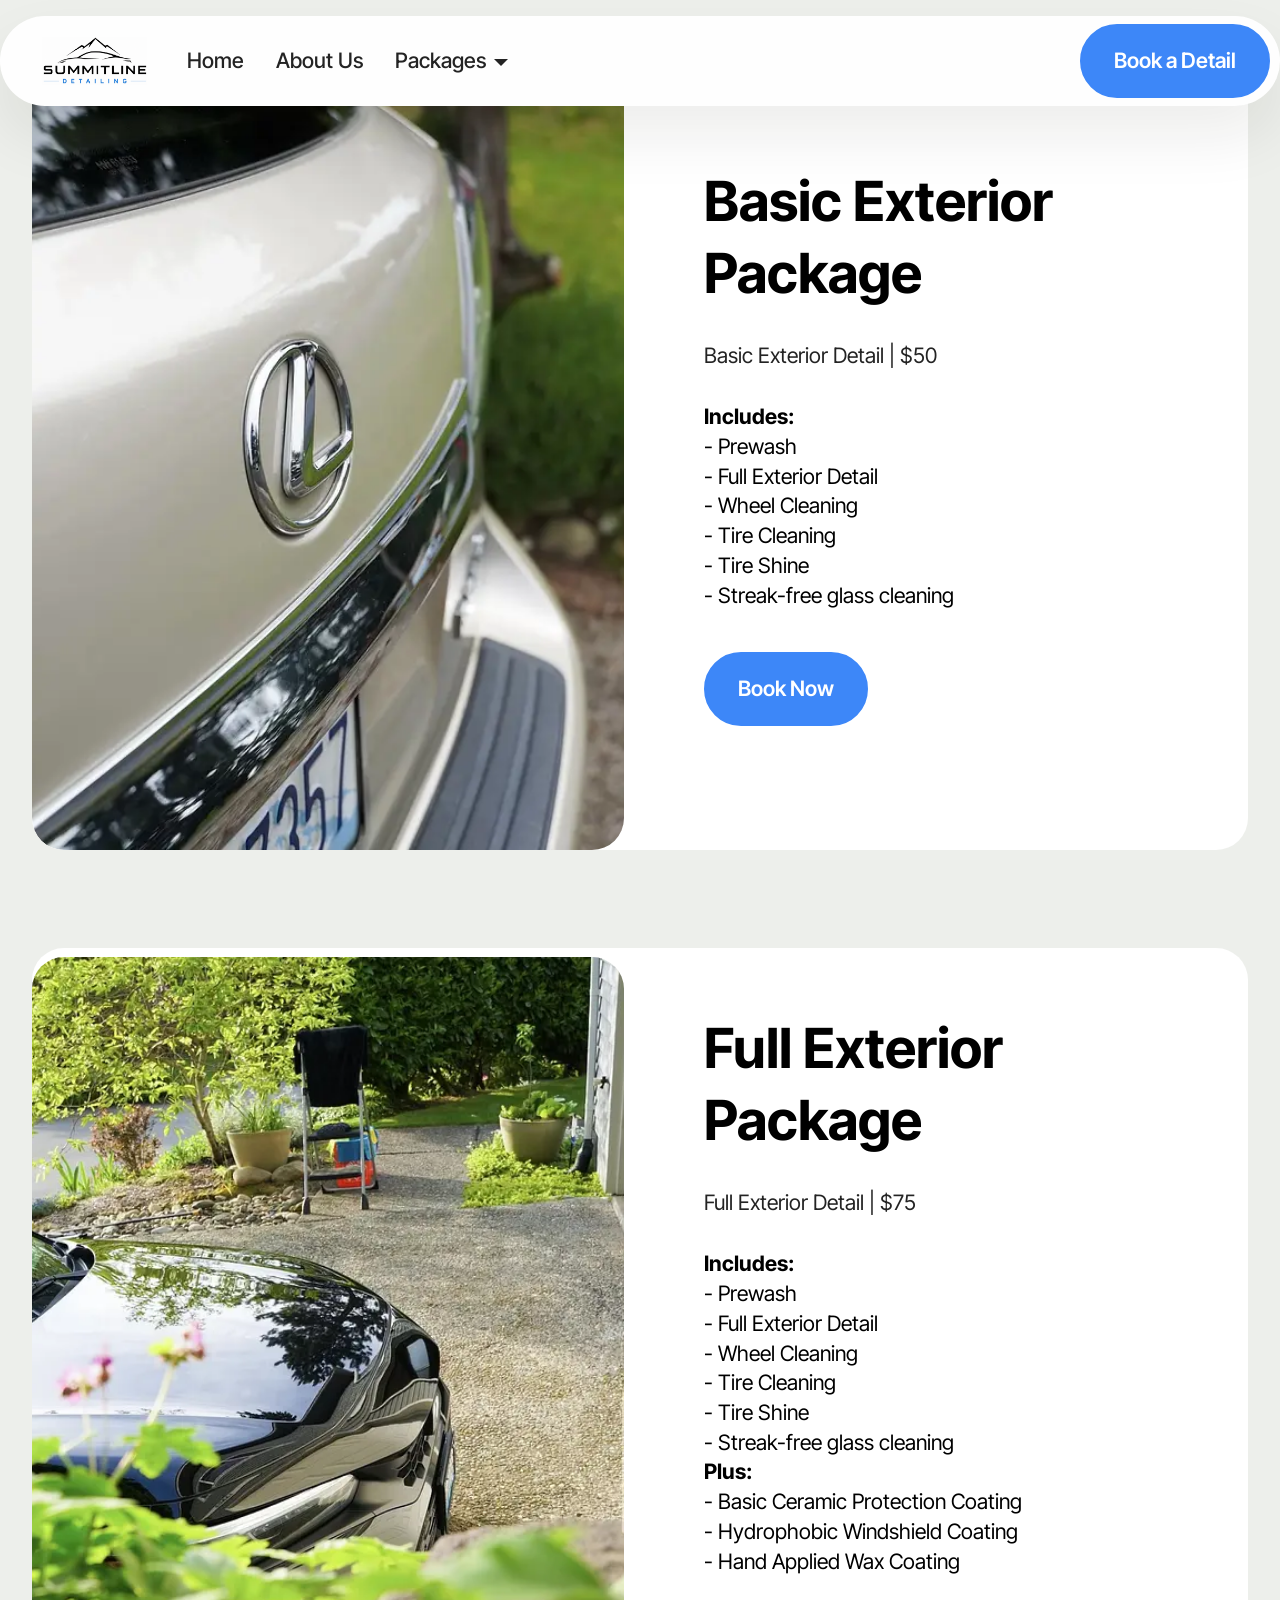
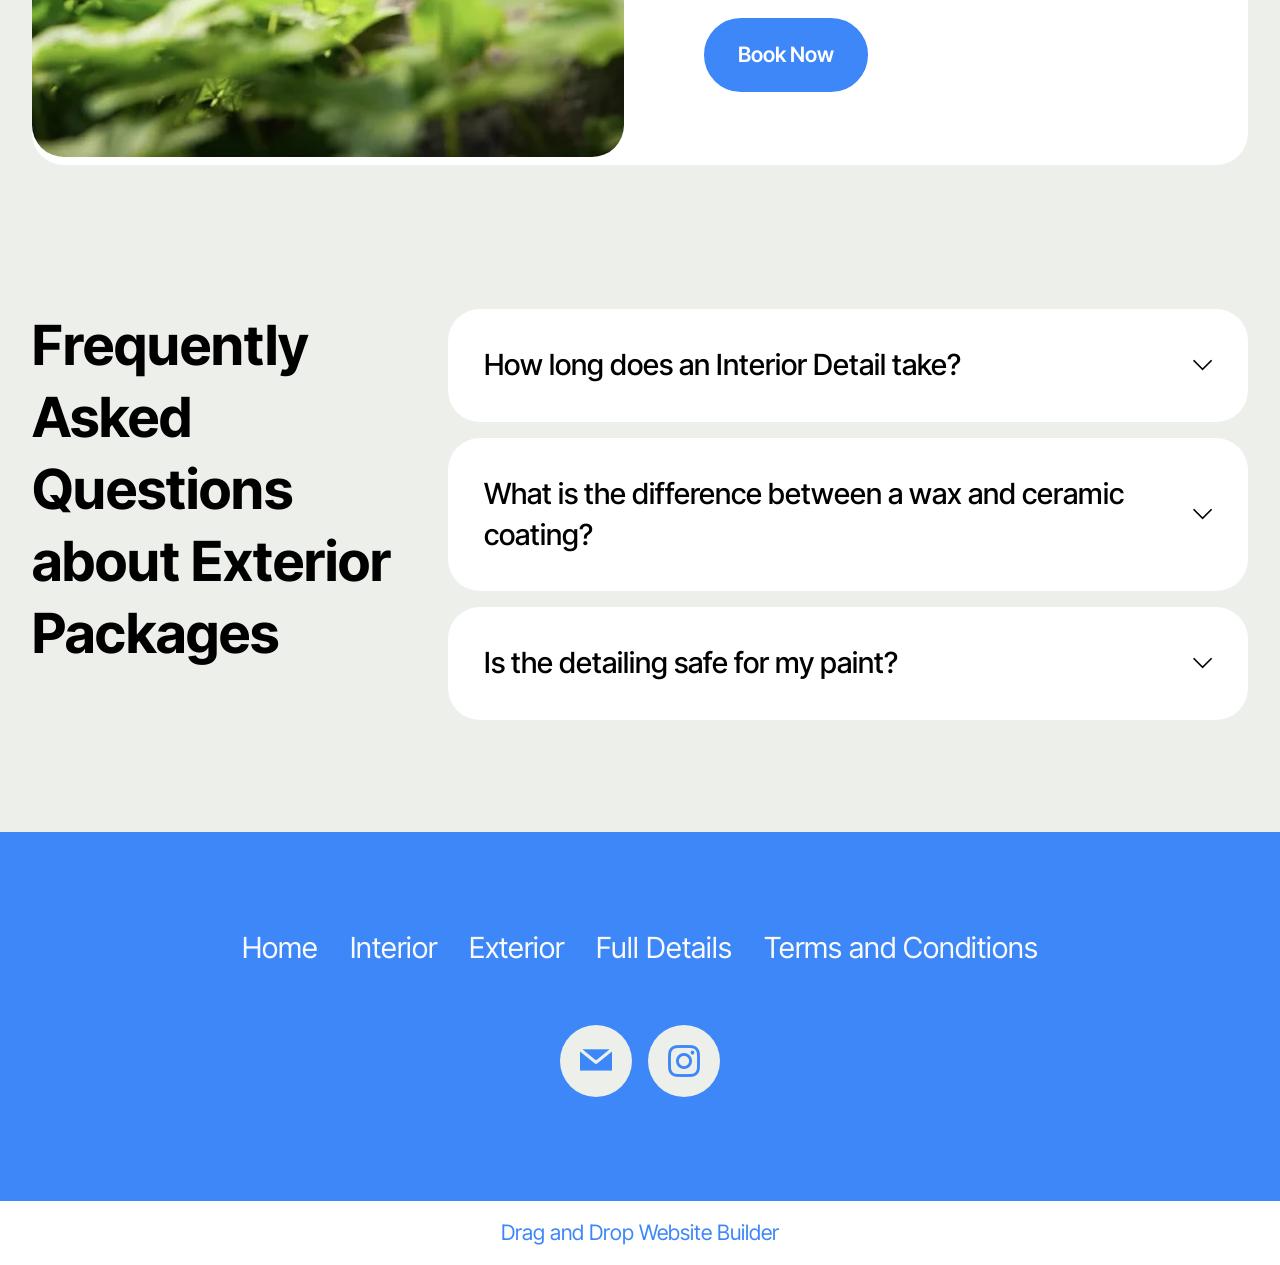
==== Exterior-Packages.html @ 4641a960 "Add files via upload" ====
<!DOCTYPE html>
<html  >
<head>
  <!-- Site made with Mobirise Website Builder v6.1.12, https://mobirise.com -->
  <meta charset="UTF-8">
  <meta http-equiv="X-UA-Compatible" content="IE=edge">
  <meta name="generator" content="Mobirise v6.1.12, mobirise.com">
  <meta name="twitter:card" content="summary_large_image"/>
  <meta name="twitter:image:src" content="assets/images/Exterior-Packages-meta.png">
  <meta property="og:image" content="assets/images/Exterior-Packages-meta.png">
  <meta name="twitter:title" content="Exterior Packages">
  <meta name="viewport" content="width=device-width, initial-scale=1, minimum-scale=1">
  <link rel="shortcut icon" href="assets/images/img-3205.png" type="image/x-icon">
  <meta name="description" content="Summitline Detailing offers local mobile auto interior, exterior, or full detail packages for Bellevue and the greater area. Explore our packages today!">
  
  
  <title>Exterior Packages</title>
  <link rel="stylesheet" href="assets/web/assets/mobirise-icons2/mobirise2.css">
  <link rel="stylesheet" href="assets/bootstrap/css/bootstrap.min.css">
  <link rel="stylesheet" href="assets/dropdown/css/style.css">
  <link rel="stylesheet" href="assets/socicon/css/styles.css">
  <link rel="stylesheet" href="assets/theme/css/style.css">
  <link rel="preload" href="https://fonts.googleapis.com/css2?family=Inter+Tight:wght@400;700&display=swap&display=swap" as="style" onload="this.onload=null;this.rel='stylesheet'">
  <noscript><link rel="stylesheet" href="https://fonts.googleapis.com/css2?family=Inter+Tight:wght@400;700&display=swap&display=swap"></noscript>
  <link rel="preload" as="style" href="assets/mobirise/css/mbr-additional.css?v=vYomJ1"><link rel="stylesheet" href="assets/mobirise/css/mbr-additional.css?v=vYomJ1" type="text/css">

  
  
  
</head>
<body>
  
  <section data-bs-version="5.1" class="menu menu1 cid-vp73B6WXZl" once="menu" id="menu01-p">
	

	<nav class="navbar navbar-dropdown navbar-fixed-top navbar-expand-lg">
		<div class="container">
			<div class="navbar-brand">
				<span class="navbar-logo">
					<a href="index.html#top">
						<img src="assets/images/img-3205.png" alt="Mobirise Website Builder" style="height: 3rem;">
					</a>
				</span>
				
			</div>
			<button class="navbar-toggler" type="button" data-toggle="collapse" data-bs-toggle="collapse" data-target="#navbarSupportedContent" data-bs-target="#navbarSupportedContent" aria-controls="navbarNavAltMarkup" aria-expanded="false" aria-label="Toggle navigation">
				<div class="hamburger">
					<span></span>
					<span></span>
					<span></span>
					<span></span>
				</div>
			</button>
			<div class="collapse navbar-collapse" id="navbarSupportedContent">
				<ul class="navbar-nav nav-dropdown" data-app-modern-menu="true"><li class="nav-item">
						<a class="nav-link link text-black text-primary display-4" href="index.html#header17-k">Home</a>
					</li>
					<li class="nav-item">
						<a class="nav-link link text-black text-primary display-4" href="index.html#article12-a">About Us</a>
					</li><li class="nav-item dropdown">
						<a class="nav-link link text-black dropdown-toggle display-4" href="https://mobiri.se" aria-expanded="false" data-toggle="dropdown-submenu" data-bs-toggle="dropdown" data-bs-auto-close="outside">Packages</a><div class="dropdown-menu" aria-labelledby="dropdown-750"><a class="text-black dropdown-item text-primary display-4" href="Interior-Packages.html#features024-t">Interior Packages</a><a class="text-black dropdown-item text-primary display-4" href="Exterior-Packages.html#features024-x">Exterior Packages</a><a class="text-black dropdown-item text-primary display-4" href="Full-Packages.html#features024-10">Full Detail Packages</a></div>
					</li></ul>
				
				<div class="navbar-buttons mbr-section-btn"><a class="btn btn-primary display-4" href="https://clienthub.getjobber.com/hubs/0df51bb6-85b5-400c-8c29-85e81df763e1/public/requests/4937842/new">Book a Detail</a></div>
			</div>
		</div>
	</nav>
</section>

<section data-bs-version="5.1" class="features024 cid-vp7y2C4eEo mbr-fullscreen" id="features024-x">
  

  
  

  <div class="container-fluid">
    <div class="row justify-content-center align-items-center">
      <div class="col-12">
        <div class="card-wrapper">
          <div class="row">
            <div class="col-12 col-md-12 col-lg-6 image-wrapper">
              <img class="w-100" src="assets/images/akyyej1vt6gfcha4sm4mvao1cpv3.webp" alt="Mobirise Website Builder">
            </div>
            <div class="col-12 col-lg col-md-12">
              <div class="text-wrapper align-left">
                <h5 class="mbr-section-title mbr-fonts-style mb-4 display-2">
                  <strong>Basic Exterior Package</strong></h5>
                <p class="price mbr-fonts-style mb-4 display-7">
                  Basic Exterior Detail | $50</p>
                <p class="mbr-text mbr-fonts-style mb-4 display-7"><strong>Includes:</strong><br>- Prewash
<br>- Full Exterior Detail<br>- Wheel Cleaning
<br>- Tire Cleaning
<br>- Tire Shine
<br>- Streak-free glass cleaning</p>
                <div class="mbr-section-btn mt-3"><a class="btn btn-lg btn-primary display-7" href="https://clienthub.getjobber.com/hubs/0df51bb6-85b5-400c-8c29-85e81df763e1/public/requests/4937842/new">Book Now</a></div>
              </div>
            </div>
          </div>
        </div>
      </div>
    </div>
  </div>
</section>

<section data-bs-version="5.1" class="features024 cid-vp7yt60pp1 mbr-fullscreen" id="features024-z">
  

  
  

  <div class="container-fluid">
    <div class="row justify-content-center align-items-center">
      <div class="col-12">
        <div class="card-wrapper">
          <div class="row">
            <div class="col-12 col-md-12 col-lg-6 image-wrapper">
              <img class="w-100" src="assets/images/3uki23avvihjmtzeo11vtrdgwvgl.webp" alt="Mobirise Website Builder">
            </div>
            <div class="col-12 col-lg col-md-12">
              <div class="text-wrapper align-left">
                <h5 class="mbr-section-title mbr-fonts-style mb-4 display-2">
                  <strong>Full Exterior Package</strong></h5>
                <p class="price mbr-fonts-style mb-4 display-7">
                  Full Exterior Detail | $75</p>
                <p class="mbr-text mbr-fonts-style mb-4 display-7"><strong>Includes:
<br></strong>- Prewash
<br>- Full Exterior Detail
<br>- Wheel Cleaning
<br>- Tire Cleaning
<br>- Tire Shine
<br>- Streak-free glass cleaning<br><strong>Plus:</strong><br>- Basic Ceramic Protection Coating<br>-&nbsp;Hydrophobic Windshield Coating<br>-&nbsp;Hand Applied Wax Coating</p>
                <div class="mbr-section-btn mt-3"><a class="btn btn-lg btn-primary display-7" href="https://clienthub.getjobber.com/hubs/0df51bb6-85b5-400c-8c29-85e81df763e1/public/requests/4937842/new">Book Now</a></div>
              </div>
            </div>
          </div>
        </div>
      </div>
    </div>
  </div>
</section>

<section data-bs-version="5.1" class="list07 cid-vp7y6aOcrg" id="list07-y">
    
    
    <div class="container">
        <div class="row justify-content-center">
            <div class="col-lg-4">
                <div class="col-12 col-md-12">
                    <h5 class="mbr-section-title mbr-fonts-style mt-0 mb-4 display-2"><strong>Frequently Asked Questions about Exterior Packages</strong></h5>
                    
                    
                </div>
            </div>

            <div class="col-lg-8">
                <div id="bootstrap-accordion_34" class="panel-group accordionStyles accordion" role="tablist" aria-multiselectable="true">
                    <div class="card">
                        <div class="card-header" role="tab" id="headingOne">
                            <a role="button" class="panel-title collapsed" data-toggle="collapse" data-bs-toggle="collapse" data-core="" href="#collapse1_34" aria-expanded="false" aria-controls="collapse1">
                                <h6 class="panel-title-edit mbr-semibold mbr-fonts-style mb-0 display-5">How long does an Interior Detail take?&nbsp;</h6>
                                <span class="sign mbr-iconfont mobi-mbri-arrow-down"></span>
                            </a>
                        </div>
                        <div id="collapse1_34" class="panel-collapse noScroll collapse" role="tabpanel" aria-labelledby="headingOne" data-parent="#accordion" data-bs-parent="#bootstrap-accordion_34">
                            <div class="panel-body">
                                <p class="mbr-fonts-style panel-text display-7">
                                    The duration varies depending on vehicle size and package but generally ranges from one to three hours
                                </p>
                            </div>
                        </div>

                    </div>
                    <div class="card">
                        <div class="card-header" role="tab" id="headingOne">
                            <a role="button" class="panel-title collapsed" data-toggle="collapse" data-bs-toggle="collapse" data-core="" href="#collapse2_34" aria-expanded="false" aria-controls="collapse2">
                                <h6 class="panel-title-edit mbr-semibold mbr-fonts-style mb-0 display-5">What is the difference between a wax and ceramic coating?</h6>
                                <span class="sign mbr-iconfont mobi-mbri-arrow-down"></span>
                            </a>
                        </div>
                        <div id="collapse2_34" class="panel-collapse noScroll collapse" role="tabpanel" aria-labelledby="headingOne" data-parent="#accordion" data-bs-parent="#bootstrap-accordion_34">
                            <div class="panel-body">
                                <p class="mbr-fonts-style panel-text display-7">
                                    Wax provides a smooth, glossy finish with short-term protection, while ceramic coating bonds to the paint for longer-lasting durability and water resistance. When used together, the ceramic adds strong protection, and the wax enhances the shine and depth for the best overall finish.&nbsp;Our ceramic protection is a spray-applied coating that boosts shine and hydrophobic properties. It offers months of protection but is not a permanent ceramic coating.</p>
                            </div>
                        </div>
                    </div>
                    <div class="card">
                        <div class="card-header" role="tab" id="headingOne">
                            <a role="button" class="panel-title collapsed" data-toggle="collapse" data-bs-toggle="collapse" data-core="" href="#collapse3_34" aria-expanded="false" aria-controls="collapse3">
                                <h6 class="panel-title-edit mbr-semibold mbr-fonts-style mb-0 display-5">Is the detailing safe for my paint?</h6>
                                <span class="sign mbr-iconfont mobi-mbri-arrow-down"></span>
                            </a>
                        </div>
                        <div id="collapse3_34" class="panel-collapse noScroll collapse" role="tabpanel" aria-labelledby="headingOne" data-parent="#accordion" data-bs-parent="#bootstrap-accordion_34">
                            <div class="panel-body">
                                <p class="mbr-fonts-style panel-text display-7">
                                    Absolutely. We use professional-grade products and safe hand-washing techniques designed to protect your vehicle's finish. Even so, please let us know if your car already has a ceramic coating applied so we can be extra careful.</p>
                            </div>
                        </div>
                    </div>
                    
                    
                    
                </div>
            </div>
        </div>
    </div>
</section>

<section data-bs-version="5.1" class="footer3 cid-vp754q2Ap7" once="footers" id="footer03-q">

        

    

    <div class="container">
        <div class="row">
            <div class="row-links">
                <ul class="header-menu">
                  
                  
                  
                  
                <li class="header-menu-item mbr-fonts-style display-5"><a href="index.html#header17-k" class="text-white text-primary">Home</a></li><li class="header-menu-item mbr-fonts-style display-5"><a href="Interior-Packages.html#features024-t" class="text-white text-primary">Interior</a></li><li class="header-menu-item mbr-fonts-style display-5"><a href="Exterior-Packages.html#features024-x" class="text-white text-primary">Exterior</a></li><li class="header-menu-item mbr-fonts-style display-5"><a href="Full-Packages.html#features024-10" class="text-white text-primary">Full Details</a></li><li class="header-menu-item mbr-fonts-style display-5"><a href="Terms-&-Conditions.html#article12-18" class="text-white">Terms and Conditions</a></li></ul>
              </div>

            <div class="col-12 mt-4">
                <div class="social-row">
                    <div class="soc-item">
                        <a href="mailto:summitlinedetailing@gmail.com">
                            <span class="mbr-iconfont display-7 socicon-mail socicon"></span>
                        </a>
                    </div>
                    <div class="soc-item">
                        <a href="https://www.instagram.com/summitline.detailing?igsh=MXhjcmc3dmJzc2l4eQ%3D%3D&utm_source=qr" target="_blank">
                            <span class="mbr-iconfont socicon-instagram socicon"></span>
                        </a>
                    </div>
                    
                    
                    
                </div>
            </div>
            
        </div>
    </div>
</section><section class="display-7" style="padding: 0;align-items: center;justify-content: center;flex-wrap: wrap;    align-content: center;display: flex;position: relative;height: 4rem;"><a href="https://mobiri.se/" style="flex: 1 1;height: 4rem;position: absolute;width: 100%;z-index: 1;"><img alt="" style="height: 4rem;" src="[data-uri]"></a><p style="margin: 0;text-align: center;" class="display-7">&#8204;</p><a style="z-index:1" href="https://mobirise.com/drag-drop-website-builder.html">Drag and Drop Website Builder</a></section><script src="assets/bootstrap/js/bootstrap.bundle.min.js"></script>  <script src="assets/smoothscroll/smooth-scroll.js"></script>  <script src="assets/ytplayer/index.js"></script>  <script src="assets/dropdown/js/navbar-dropdown.js"></script>  <script src="assets/theme/js/script.js"></script>  
  
  
</body>
</html>
---- assets/web/assets/mobirise-icons2/mobirise2.css ----
@font-face {
  font-family: 'Moririse2';
  font-display: swap;
  src:  url('mobirise2.eot?f2bix4');
  src:  url('mobirise2.eot?f2bix4#iefix') format('embedded-opentype'),
    url('mobirise2.woff2?f2bix4') format('woff2'),
    url('mobirise2.woff?f2bix4') format('woff'),
    url('mobirise2.ttf?f2bix4') format('truetype'),
    url('mobirise2.svg?f2bix4#mobirise2') format('svg');
  font-weight: normal;
  font-style: normal;
}

[class^="mobi-"], [class*=" mobi-"] {
  /* use !important to prevent issues with browser extensions that change fonts */
  font-family: 'Moririse2' !important;
  speak: none;
  font-style: normal;
  font-weight: normal;
  font-variant: normal;
  text-transform: none;
  line-height: 1;

  /* Better Font Rendering =========== */
  -webkit-font-smoothing: antialiased;
  -moz-osx-font-smoothing: grayscale;
}

.mobi-mbri-add-submenu:before {
  content: "\e900";
}
.mobi-mbri-alert:before {
  content: "\e901";
}
.mobi-mbri-align-center:before {
  content: "\e902";
}
.mobi-mbri-align-justify:before {
  content: "\e903";
}
.mobi-mbri-align-left:before {
  content: "\e904";
}
.mobi-mbri-align-right:before {
  content: "\e905";
}
.mobi-mbri-android:before {
  content: "\e906";
}
.mobi-mbri-apple:before {
  content: "\e907";
}
.mobi-mbri-arrow-down:before {
  content: "\e908";
}
.mobi-mbri-arrow-next:before {
  content: "\e909";
}
.mobi-mbri-arrow-prev:before {
  content: "\e90a";
}
.mobi-mbri-arrow-up:before {
  content: "\e90b";
}
.mobi-mbri-bold:before {
  content: "\e90c";
}
.mobi-mbri-bookmark:before {
  content: "\e90d";
}
.mobi-mbri-bootstrap:before {
  content: "\e90e";
}
.mobi-mbri-briefcase:before {
  content: "\e90f";
}
.mobi-mbri-browse:before {
  content: "\e910";
}
.mobi-mbri-bulleted-list:before {
  content: "\e911";
}
.mobi-mbri-calendar:before {
  content: "\e912";
}
.mobi-mbri-camera:before {
  content: "\e913";
}
.mobi-mbri-cart-add:before {
  content: "\e914";
}
.mobi-mbri-cart-full:before {
  content: "\e915";
}
.mobi-mbri-cash:before {
  content: "\e916";
}
.mobi-mbri-change-style:before {
  content: "\e917";
}
.mobi-mbri-chat:before {
  content: "\e918";
}
.mobi-mbri-clock:before {
  content: "\e919";
}
.mobi-mbri-close:before {
  content: "\e91a";
}
.mobi-mbri-cloud:before {
  content: "\e91b";
}
.mobi-mbri-code:before {
  content: "\e91c";
}
.mobi-mbri-contact-form:before {
  content: "\e91d";
}
.mobi-mbri-credit-card:before {
  content: "\e91e";
}
.mobi-mbri-cursor-click:before {
  content: "\e91f";
}
.mobi-mbri-cust-feedback:before {
  content: "\e920";
}
.mobi-mbri-database:before {
  content: "\e921";
}
.mobi-mbri-delivery:before {
  content: "\e922";
}
.mobi-mbri-desktop:before {
  content: "\e923";
}
.mobi-mbri-devices:before {
  content: "\e924";
}
.mobi-mbri-down:before {
  content: "\e925";
}
.mobi-mbri-download-2:before {
  content: "\e926";
}
.mobi-mbri-download:before {
  content: "\e927";
}
.mobi-mbri-drag-n-drop-2:before {
  content: "\e928";
}
.mobi-mbri-drag-n-drop:before {
  content: "\e929";
}
.mobi-mbri-edit-2:before {
  content: "\e92a";
}
.mobi-mbri-edit:before {
  content: "\e92b";
}
.mobi-mbri-error:before {
  content: "\e92c";
}
.mobi-mbri-extension:before {
  content: "\e92d";
}
.mobi-mbri-features:before {
  content: "\e92e";
}
.mobi-mbri-file:before {
  content: "\e92f";
}
.mobi-mbri-flag:before {
  content: "\e930";
}
.mobi-mbri-folder:before {
  content: "\e931";
}
.mobi-mbri-gift:before {
  content: "\e932";
}
.mobi-mbri-github:before {
  content: "\e933";
}
.mobi-mbri-globe-2:before {
  content: "\e934";
}
.mobi-mbri-globe:before {
  content: "\e935";
}
.mobi-mbri-growing-chart:before {
  content: "\e936";
}
.mobi-mbri-hearth:before {
  content: "\e937";
}
.mobi-mbri-help:before {
  content: "\e938";
}
.mobi-mbri-home:before {
  content: "\e939";
}
.mobi-mbri-hot-cup:before {
  content: "\e93a";
}
.mobi-mbri-idea:before {
  content: "\e93b";
}
.mobi-mbri-image-gallery:before {
  content: "\e93c";
}
.mobi-mbri-image-slider:before {
  content: "\e93d";
}
.mobi-mbri-info:before {
  content: "\e93e";
}
.mobi-mbri-italic:before {
  content: "\e93f";
}
.mobi-mbri-key:before {
  content: "\e940";
}
.mobi-mbri-laptop:before {
  content: "\e941";
}
.mobi-mbri-layers:before {
  content: "\e942";
}
.mobi-mbri-left-right:before {
  content: "\e943";
}
.mobi-mbri-left:before {
  content: "\e944";
}
.mobi-mbri-letter:before {
  content: "\e945";
}
.mobi-mbri-like:before {
  content: "\e946";
}
.mobi-mbri-link:before {
  content: "\e947";
}
.mobi-mbri-lock:before {
  content: "\e948";
}
.mobi-mbri-login:before {
  content: "\e949";
}
.mobi-mbri-logout:before {
  content: "\e94a";
}
.mobi-mbri-magic-stick:before {
  content: "\e94b";
}
.mobi-mbri-map-pin:before {
  content: "\e94c";
}
.mobi-mbri-menu:before {
  content: "\e94d";
}
.mobi-mbri-mobile-2:before {
  content: "\e94e";
}
.mobi-mbri-mobile-horizontal:before {
  content: "\e94f";
}
.mobi-mbri-mobile:before {
  content: "\e950";
}
.mobi-mbri-mobirise:before {
  content: "\e951";
}
.mobi-mbri-more-horizontal:before {
  content: "\e952";
}
.mobi-mbri-more-vertical:before {
  content: "\e953";
}
.mobi-mbri-music:before {
  content: "\e954";
}
.mobi-mbri-new-file:before {
  content: "\e955";
}
.mobi-mbri-numbered-list:before {
  content: "\e956";
}
.mobi-mbri-opened-folder:before {
  content: "\e957";
}
.mobi-mbri-pages:before {
  content: "\e958";
}
.mobi-mbri-paper-plane:before {
  content: "\e959";
}
.mobi-mbri-paperclip:before {
  content: "\e95a";
}
.mobi-mbri-phone:before {
  content: "\e95b";
}
.mobi-mbri-photo:before {
  content: "\e95c";
}
.mobi-mbri-photos:before {
  content: "\e95d";
}
.mobi-mbri-pin:before {
  content: "\e95e";
}
.mobi-mbri-play:before {
  content: "\e95f";
}
.mobi-mbri-plus:before {
  content: "\e960";
}
.mobi-mbri-preview:before {
  content: "\e961";
}
.mobi-mbri-print:before {
  content: "\e962";
}
.mobi-mbri-protect:before {
  content: "\e963";
}
.mobi-mbri-question:before {
  content: "\e964";
}
.mobi-mbri-quote-left:before {
  content: "\e965";
}
.mobi-mbri-quote-right:before {
  content: "\e966";
}
.mobi-mbri-redo:before {
  content: "\e967";
}
.mobi-mbri-refresh:before {
  content: "\e968";
}
.mobi-mbri-responsive-2:before {
  content: "\e969";
}
.mobi-mbri-responsive:before {
  content: "\e96a";
}
.mobi-mbri-right:before {
  content: "\e96b";
}
.mobi-mbri-rocket:before {
  content: "\e96c";
}
.mobi-mbri-sad-face:before {
  content: "\e96d";
}
.mobi-mbri-sale:before {
  content: "\e96e";
}
.mobi-mbri-save:before {
  content: "\e96f";
}
.mobi-mbri-search:before {
  content: "\e970";
}
.mobi-mbri-setting-2:before {
  content: "\e971";
}
.mobi-mbri-setting-3:before {
  content: "\e972";
}
.mobi-mbri-setting:before {
  content: "\e973";
}
.mobi-mbri-share:before {
  content: "\e974";
}
.mobi-mbri-shopping-bag:before {
  content: "\e975";
}
.mobi-mbri-shopping-basket:before {
  content: "\e976";
}
.mobi-mbri-shopping-cart:before {
  content: "\e977";
}
.mobi-mbri-sites:before {
  content: "\e978";
}
.mobi-mbri-smile-face:before {
  content: "\e979";
}
.mobi-mbri-speed:before {
  content: "\e97a";
}
.mobi-mbri-star:before {
  content: "\e97b";
}
.mobi-mbri-success:before {
  content: "\e97c";
}
.mobi-mbri-sun:before {
  content: "\e97d";
}
.mobi-mbri-sun2:before {
  content: "\e97e";
}
.mobi-mbri-tablet-vertical:before {
  content: "\e97f";
}
.mobi-mbri-tablet:before {
  content: "\e980";
}
.mobi-mbri-target:before {
  content: "\e981";
}
.mobi-mbri-timer:before {
  content: "\e982";
}
.mobi-mbri-to-ftp:before {
  content: "\e983";
}
.mobi-mbri-to-local-drive:before {
  content: "\e984";
}
.mobi-mbri-touch-swipe:before {
  content: "\e985";
}
.mobi-mbri-touch:before {
  content: "\e986";
}
.mobi-mbri-trash:before {
  content: "\e987";
}
.mobi-mbri-underline:before {
  content: "\e988";
}
.mobi-mbri-undo:before {
  content: "\e989";
}
.mobi-mbri-unlink:before {
  content: "\e98a";
}
.mobi-mbri-unlock:before {
  content: "\e98b";
}
.mobi-mbri-up-down:before {
  content: "\e98c";
}
.mobi-mbri-up:before {
  content: "\e98d";
}
.mobi-mbri-update:before {
  content: "\e98e";
}
.mobi-mbri-upload-2:before {
  content: "\e98f";
}
.mobi-mbri-upload:before {
  content: "\e990";
}
.mobi-mbri-user-2:before {
  content: "\e991";
}
.mobi-mbri-user:before {
  content: "\e992";
}
.mobi-mbri-users:before {
  content: "\e993";
}
.mobi-mbri-video-play:before {
  content: "\e994";
}
.mobi-mbri-video:before {
  content: "\e995";
}
.mobi-mbri-watch:before {
  content: "\e996";
}
.mobi-mbri-website-theme-2:before {
  content: "\e997";
}
.mobi-mbri-website-theme:before {
  content: "\e998";
}
.mobi-mbri-wifi:before {
  content: "\e999";
}
.mobi-mbri-windows:before {
  content: "\e99a";
}
.mobi-mbri-zoom-in:before {
  content: "\e99b";
}
.mobi-mbri-zoom-out:before {
  content: "\e99c";
}
---- assets/dropdown/css/style.css ----
.navbar-dropdown {
  left: 0;
  padding: 0;
  position: absolute;
  right: 0;
  top: 0;
  transition: all 0.45s ease;
  z-index: 1030;
  background: #282828; }
  .navbar-dropdown .navbar-logo {
    margin-right: 0.8rem;
    transition: margin 0.3s ease-in-out;
    vertical-align: middle; }
    .navbar-dropdown .navbar-logo img {
      height: 3.125rem;
      transition: all 0.3s ease-in-out; }
    .navbar-dropdown .navbar-logo.mbr-iconfont {
      font-size: 3.125rem;
      line-height: 3.125rem; }
  .navbar-dropdown .navbar-caption {
    font-weight: 700;
    white-space: normal;
    vertical-align: -4px;
    line-height: 3.125rem !important; }
    .navbar-dropdown .navbar-caption, .navbar-dropdown .navbar-caption:hover {
      color: inherit;
      text-decoration: none; }
  .navbar-dropdown .mbr-iconfont + .navbar-caption {
    vertical-align: -1px; }
  .navbar-dropdown.navbar-fixed-top {
    position: fixed; }
  .navbar-dropdown .navbar-brand span {
    vertical-align: -4px; }
  .navbar-dropdown.bg-color.transparent {
    background: none; }
  .navbar-dropdown.navbar-short .navbar-brand {
    padding: 0.625rem 0; }
    .navbar-dropdown.navbar-short .navbar-brand span {
      vertical-align: -1px; }
  .navbar-dropdown.navbar-short .navbar-caption {
    line-height: 2.375rem !important;
    vertical-align: -2px; }
  .navbar-dropdown.navbar-short .navbar-logo {
    margin-right: 0.5rem; }
    .navbar-dropdown.navbar-short .navbar-logo img {
      height: 2.375rem; }
    .navbar-dropdown.navbar-short .navbar-logo.mbr-iconfont {
      font-size: 2.375rem;
      line-height: 2.375rem; }
  .navbar-dropdown.navbar-short .mbr-table-cell {
    height: 3.625rem; }
  .navbar-dropdown .navbar-close {
    left: 0.6875rem;
    position: fixed;
    top: 0.75rem;
    z-index: 1000; }
  .navbar-dropdown .hamburger-icon {
    content: "";
    display: inline-block;
    vertical-align: middle;
    width: 16px;
    -webkit-box-shadow: 0 -6px 0 1px #282828,0 0 0 1px #282828,0 6px 0 1px #282828;
    -moz-box-shadow: 0 -6px 0 1px #282828,0 0 0 1px #282828,0 6px 0 1px #282828;
    box-shadow: 0 -6px 0 1px #282828,0 0 0 1px #282828,0 6px 0 1px #282828; }

.dropdown-menu .dropdown-toggle[data-toggle="dropdown-submenu"]::after {
  border-bottom: 0.35em solid transparent;
  border-left: 0.35em solid;
  border-right: 0;
  border-top: 0.35em solid transparent;
  margin-left: 0.3rem; }

.dropdown-menu .dropdown-item:focus {
  outline: 0; }

.nav-dropdown {
  font-size: 0.75rem;
  font-weight: 500;
  height: auto !important; }
  .nav-dropdown .nav-btn {
    padding-left: 1rem; }
  .nav-dropdown .link {
    margin: .667em 1.667em;
    font-weight: 500;
    padding: 0;
    transition: color .2s ease-in-out; }
    .nav-dropdown .link.dropdown-toggle {
      margin-right: 2.583em; }
      .nav-dropdown .link.dropdown-toggle::after {
        margin-left: .25rem;
        border-top: 0.35em solid;
        border-right: 0.35em solid transparent;
        border-left: 0.35em solid transparent;
        border-bottom: 0; }
      .nav-dropdown .link.dropdown-toggle[aria-expanded="true"] {
        margin: 0;
        padding: 0.667em 3.263em  0.667em 1.667em; }
  .nav-dropdown .link::after,
  .nav-dropdown .dropdown-item::after {
    color: inherit; }
  .nav-dropdown .btn {
    font-size: 0.75rem;
    font-weight: 700;
    letter-spacing: 0;
    margin-bottom: 0;
    padding-left: 1.25rem;
    padding-right: 1.25rem; }
  .nav-dropdown .dropdown-menu {
    border-radius: 0;
    border: 0;
    left: 0;
    margin: 0;
    padding-bottom: 1.25rem;
    padding-top: 1.25rem;
    position: relative; }
  .nav-dropdown .dropdown-submenu {
    margin-left: 0.125rem;
    top: 0; }
  .nav-dropdown .dropdown-item {
    font-weight: 500;
    line-height: 2;
    padding: 0.3846em 4.615em 0.3846em 1.5385em;
    position: relative;
    transition: color .2s ease-in-out, background-color .2s ease-in-out; }
    .nav-dropdown .dropdown-item::after {
      margin-top: -0.3077em;
      position: absolute;
      right: 1.1538em;
      top: 50%; }
    .nav-dropdown .dropdown-item:focus, .nav-dropdown .dropdown-item:hover {
      background: none; }

@media (max-width: 767px) {
  .nav-dropdown.navbar-toggleable-sm {
    bottom: 0;
    display: none;
    left: 0;
    overflow-x: hidden;
    position: fixed;
    top: 0;
    transform: translateX(-100%);
    -ms-transform: translateX(-100%);
    -webkit-transform: translateX(-100%);
    width: 18.75rem;
    z-index: 999; } }
.nav-dropdown.navbar-toggleable-xl {
  bottom: 0;
  display: none;
  left: 0;
  overflow-x: hidden;
  position: fixed;
  top: 0;
  transform: translateX(-100%);
  -ms-transform: translateX(-100%);
  -webkit-transform: translateX(-100%);
  width: 18.75rem;
  z-index: 999; }

.nav-dropdown-sm {
  display: block !important;
  overflow-x: hidden;
  overflow: auto;
  padding-top: 3.875rem; }
  .nav-dropdown-sm::after {
    content: "";
    display: block;
    height: 3rem;
    width: 100%; }
  .nav-dropdown-sm.collapse.in ~ .navbar-close {
    display: block !important; }
  .nav-dropdown-sm.collapsing, .nav-dropdown-sm.collapse.in {
    transform: translateX(0);
    -ms-transform: translateX(0);
    -webkit-transform: translateX(0);
    transition: all 0.25s ease-out;
    -webkit-transition: all 0.25s ease-out;
    background: #282828; }
  .nav-dropdown-sm.collapsing[aria-expanded="false"] {
    transform: translateX(-100%);
    -ms-transform: translateX(-100%);
    -webkit-transform: translateX(-100%); }
  .nav-dropdown-sm .nav-item {
    display: block;
    margin-left: 0 !important;
    padding-left: 0; }
  .nav-dropdown-sm .link,
  .nav-dropdown-sm .dropdown-item {
    border-top: 1px dotted rgba(255, 255, 255, 0.1);
    font-size: 0.8125rem;
    line-height: 1.6;
    margin: 0 !important;
    padding: 0.875rem 2.4rem 0.875rem 1.5625rem !important;
    position: relative;
    white-space: normal; }
    .nav-dropdown-sm .link:focus, .nav-dropdown-sm .link:hover,
    .nav-dropdown-sm .dropdown-item:focus,
    .nav-dropdown-sm .dropdown-item:hover {
      background: rgba(0, 0, 0, 0.2) !important;
      color: #c0a375; }
  .nav-dropdown-sm .nav-btn {
    position: relative;
    padding: 1.5625rem 1.5625rem 0 1.5625rem; }
    .nav-dropdown-sm .nav-btn::before {
      border-top: 1px dotted rgba(255, 255, 255, 0.1);
      content: "";
      left: 0;
      position: absolute;
      top: 0;
      width: 100%; }
    .nav-dropdown-sm .nav-btn + .nav-btn {
      padding-top: 0.625rem; }
      .nav-dropdown-sm .nav-btn + .nav-btn::before {
        display: none; }
  .nav-dropdown-sm .btn {
    padding: 0.625rem 0; }
  .nav-dropdown-sm .dropdown-toggle[data-toggle="dropdown-submenu"]::after {
    margin-left: .25rem;
    border-top: 0.35em solid;
    border-right: 0.35em solid transparent;
    border-left: 0.35em solid transparent;
    border-bottom: 0; }
  .nav-dropdown-sm .dropdown-toggle[data-toggle="dropdown-submenu"][aria-expanded="true"]::after {
    border-top: 0;
    border-right: 0.35em solid transparent;
    border-left: 0.35em solid transparent;
    border-bottom: 0.35em solid; }
  .nav-dropdown-sm .dropdown-menu {
    margin: 0;
    padding: 0;
    position: relative;
    top: 0;
    left: 0;
    width: 100%;
    border: 0;
    float: none;
    border-radius: 0;
    background: none; }
  .nav-dropdown-sm .dropdown-submenu {
    left: 100%;
    margin-left: 0.125rem;
    margin-top: -1.25rem;
    top: 0; }

.navbar-toggleable-sm .nav-dropdown .dropdown-menu {
  position: absolute; }

.navbar-toggleable-sm .nav-dropdown .dropdown-submenu {
  left: 100%;
  margin-left: 0.125rem;
  margin-top: -1.25rem;
  top: 0; }

.navbar-toggleable-sm.opened .nav-dropdown .dropdown-menu {
  position: relative; }

.navbar-toggleable-sm.opened .nav-dropdown .dropdown-submenu {
  left: 0;
  margin-left: 00rem;
  margin-top: 0rem;
  top: 0; }

.is-builder .nav-dropdown.collapsing {
  transition: none !important; }
---- assets/socicon/css/styles.css ----
@charset "UTF-8";

@font-face {
  font-family: 'Socicon';
  src:  url('../fonts/socicon.eot');
  src:  url('../fonts/socicon.eot?#iefix') format('embedded-opentype'),
    url('../fonts/socicon.woff2') format('woff2'),
    url('../fonts/socicon.ttf') format('truetype'),
    url('../fonts/socicon.woff') format('woff'),
    url('../fonts/socicon.svg#socicon') format('svg');
  font-weight: normal;
  font-style: normal;
  font-display: swap;
}

[data-icon]:before {
  font-family: "socicon" !important;
  content: attr(data-icon);
  font-style: normal !important;
  font-weight: normal !important;
  font-variant: normal !important;
  text-transform: none !important;
  speak: none;
  line-height: 1;
  -webkit-font-smoothing: antialiased;
  -moz-osx-font-smoothing: grayscale;
}

[class^="socicon-"], [class*=" socicon-"] {
  /* use !important to prevent issues with browser extensions that change fonts */
  font-family: 'Socicon' !important;
  speak: none;
  font-style: normal;
  font-weight: normal;
  font-variant: normal;
  text-transform: none;
  line-height: 1;

  /* Better Font Rendering =========== */
  -webkit-font-smoothing: antialiased;
  -moz-osx-font-smoothing: grayscale;
}

.socicon-500px:before {
  content: "\e000";
}
.socicon-8tracks:before {
  content: "\e001";
}
.socicon-airbnb:before {
  content: "\e002";
}
.socicon-alliance:before {
  content: "\e003";
}
.socicon-amazon:before {
  content: "\e004";
}
.socicon-amplement:before {
  content: "\e005";
}
.socicon-android:before {
  content: "\e006";
}
.socicon-angellist:before {
  content: "\e007";
}
.socicon-apple:before {
  content: "\e008";
}
.socicon-appnet:before {
  content: "\e009";
}
.socicon-baidu:before {
  content: "\e00a";
}
.socicon-bandcamp:before {
  content: "\e00b";
}
.socicon-battlenet:before {
  content: "\e00c";
}
.socicon-mixer:before {
  content: "\e00d";
}
.socicon-bebee:before {
  content: "\e00e";
}
.socicon-bebo:before {
  content: "\e00f";
}
.socicon-behance:before {
  content: "\e010";
}
.socicon-blizzard:before {
  content: "\e011";
}
.socicon-blogger:before {
  content: "\e012";
}
.socicon-buffer:before {
  content: "\e013";
}
.socicon-chrome:before {
  content: "\e014";
}
.socicon-coderwall:before {
  content: "\e015";
}
.socicon-curse:before {
  content: "\e016";
}
.socicon-dailymotion:before {
  content: "\e017";
}
.socicon-deezer:before {
  content: "\e018";
}
.socicon-delicious:before {
  content: "\e019";
}
.socicon-deviantart:before {
  content: "\e01a";
}
.socicon-diablo:before {
  content: "\e01b";
}
.socicon-digg:before {
  content: "\e01c";
}
.socicon-discord:before {
  content: "\e01d";
}
.socicon-disqus:before {
  content: "\e01e";
}
.socicon-douban:before {
  content: "\e01f";
}
.socicon-draugiem:before {
  content: "\e020";
}
.socicon-dribbble:before {
  content: "\e021";
}
.socicon-drupal:before {
  content: "\e022";
}
.socicon-ebay:before {
  content: "\e023";
}
.socicon-ello:before {
  content: "\e024";
}
.socicon-endomodo:before {
  content: "\e025";
}
.socicon-envato:before {
  content: "\e026";
}
.socicon-etsy:before {
  content: "\e027";
}
.socicon-facebook:before {
  content: "\e028";
}
.socicon-feedburner:before {
  content: "\e029";
}
.socicon-filmweb:before {
  content: "\e02a";
}
.socicon-firefox:before {
  content: "\e02b";
}
.socicon-flattr:before {
  content: "\e02c";
}
.socicon-flickr:before {
  content: "\e02d";
}
.socicon-formulr:before {
  content: "\e02e";
}
.socicon-forrst:before {
  content: "\e02f";
}
.socicon-foursquare:before {
  content: "\e030";
}
.socicon-friendfeed:before {
  content: "\e031";
}
.socicon-github:before {
  content: "\e032";
}
.socicon-goodreads:before {
  content: "\e033";
}
.socicon-google:before {
  content: "\e034";
}
.socicon-googlescholar:before {
  content: "\e035";
}
.socicon-googlegroups:before {
  content: "\e036";
}
.socicon-googlephotos:before {
  content: "\e037";
}
.socicon-googleplus:before {
  content: "\e038";
}
.socicon-grooveshark:before {
  content: "\e039";
}
.socicon-hackerrank:before {
  content: "\e03a";
}
.socicon-hearthstone:before {
  content: "\e03b";
}
.socicon-hellocoton:before {
  content: "\e03c";
}
.socicon-heroes:before {
  content: "\e03d";
}
.socicon-smashcast:before {
  content: "\e03e";
}
.socicon-horde:before {
  content: "\e03f";
}
.socicon-houzz:before {
  content: "\e040";
}
.socicon-icq:before {
  content: "\e041";
}
.socicon-identica:before {
  content: "\e042";
}
.socicon-imdb:before {
  content: "\e043";
}
.socicon-instagram:before {
  content: "\e044";
}
.socicon-issuu:before {
  content: "\e045";
}
.socicon-istock:before {
  content: "\e046";
}
.socicon-itunes:before {
  content: "\e047";
}
.socicon-keybase:before {
  content: "\e048";
}
.socicon-lanyrd:before {
  content: "\e049";
}
.socicon-lastfm:before {
  content: "\e04a";
}
.socicon-line:before {
  content: "\e04b";
}
.socicon-linkedin:before {
  content: "\e04c";
}
.socicon-livejournal:before {
  content: "\e04d";
}
.socicon-lyft:before {
  content: "\e04e";
}
.socicon-macos:before {
  content: "\e04f";
}
.socicon-mail:before {
  content: "\e050";
}
.socicon-medium:before {
  content: "\e051";
}
.socicon-meetup:before {
  content: "\e052";
}
.socicon-mixcloud:before {
  content: "\e053";
}
.socicon-modelmayhem:before {
  content: "\e054";
}
.socicon-mumble:before {
  content: "\e055";
}
.socicon-myspace:before {
  content: "\e056";
}
.socicon-newsvine:before {
  content: "\e057";
}
.socicon-nintendo:before {
  content: "\e058";
}
.socicon-npm:before {
  content: "\e059";
}
.socicon-odnoklassniki:before {
  content: "\e05a";
}
.socicon-openid:before {
  content: "\e05b";
}
.socicon-opera:before {
  content: "\e05c";
}
.socicon-outlook:before {
  content: "\e05d";
}
.socicon-overwatch:before {
  content: "\e05e";
}
.socicon-patreon:before {
  content: "\e05f";
}
.socicon-paypal:before {
  content: "\e060";
}
.socicon-periscope:before {
  content: "\e061";
}
.socicon-persona:before {
  content: "\e062";
}
.socicon-pinterest:before {
  content: "\e063";
}
.socicon-play:before {
  content: "\e064";
}
.socicon-player:before {
  content: "\e065";
}
.socicon-playstation:before {
  content: "\e066";
}
.socicon-pocket:before {
  content: "\e067";
}
.socicon-qq:before {
  content: "\e068";
}
.socicon-quora:before {
  content: "\e069";
}
.socicon-raidcall:before {
  content: "\e06a";
}
.socicon-ravelry:before {
  content: "\e06b";
}
.socicon-reddit:before {
  content: "\e06c";
}
.socicon-renren:before {
  content: "\e06d";
}
.socicon-researchgate:before {
  content: "\e06e";
}
.socicon-residentadvisor:before {
  content: "\e06f";
}
.socicon-reverbnation:before {
  content: "\e070";
}
.socicon-rss:before {
  content: "\e071";
}
.socicon-sharethis:before {
  content: "\e072";
}
.socicon-skype:before {
  content: "\e073";
}
.socicon-slideshare:before {
  content: "\e074";
}
.socicon-smugmug:before {
  content: "\e075";
}
.socicon-snapchat:before {
  content: "\e076";
}
.socicon-songkick:before {
  content: "\e077";
}
.socicon-soundcloud:before {
  content: "\e078";
}
.socicon-spotify:before {
  content: "\e079";
}
.socicon-stackexchange:before {
  content: "\e07a";
}
.socicon-stackoverflow:before {
  content: "\e07b";
}
.socicon-starcraft:before {
  content: "\e07c";
}
.socicon-stayfriends:before {
  content: "\e07d";
}
.socicon-steam:before {
  content: "\e07e";
}
.socicon-storehouse:before {
  content: "\e07f";
}
.socicon-strava:before {
  content: "\e080";
}
.socicon-streamjar:before {
  content: "\e081";
}
.socicon-stumbleupon:before {
  content: "\e082";
}
.socicon-swarm:before {
  content: "\e083";
}
.socicon-teamspeak:before {
  content: "\e084";
}
.socicon-teamviewer:before {
  content: "\e085";
}
.socicon-technorati:before {
  content: "\e086";
}
.socicon-telegram:before {
  content: "\e087";
}
.socicon-tripadvisor:before {
  content: "\e088";
}
.socicon-tripit:before {
  content: "\e089";
}
.socicon-triplej:before {
  content: "\e08a";
}
.socicon-tumblr:before {
  content: "\e08b";
}
.socicon-twitch:before {
  content: "\e08c";
}
.socicon-twitter:before {
  content: "\e08d";
}
.socicon-uber:before {
  content: "\e08e";
}
.socicon-ventrilo:before {
  content: "\e08f";
}
.socicon-viadeo:before {
  content: "\e090";
}
.socicon-viber:before {
  content: "\e091";
}
.socicon-viewbug:before {
  content: "\e092";
}
.socicon-vimeo:before {
  content: "\e093";
}
.socicon-vine:before {
  content: "\e094";
}
.socicon-vkontakte:before {
  content: "\e095";
}
.socicon-warcraft:before {
  content: "\e096";
}
.socicon-wechat:before {
  content: "\e097";
}
.socicon-weibo:before {
  content: "\e098";
}
.socicon-whatsapp:before {
  content: "\e099";
}
.socicon-wikipedia:before {
  content: "\e09a";
}
.socicon-windows:before {
  content: "\e09b";
}
.socicon-wordpress:before {
  content: "\e09c";
}
.socicon-wykop:before {
  content: "\e09d";
}
.socicon-xbox:before {
  content: "\e09e";
}
.socicon-xing:before {
  content: "\e09f";
}
.socicon-yahoo:before {
  content: "\e0a0";
}
.socicon-yammer:before {
  content: "\e0a1";
}
.socicon-yandex:before {
  content: "\e0a2";
}
.socicon-yelp:before {
  content: "\e0a3";
}
.socicon-younow:before {
  content: "\e0a4";
}
.socicon-youtube:before {
  content: "\e0a5";
}
.socicon-zapier:before {
  content: "\e0a6";
}
.socicon-zerply:before {
  content: "\e0a7";
}
.socicon-zomato:before {
  content: "\e0a8";
}
.socicon-zynga:before {
  content: "\e0a9";
}
.socicon-bluesky:before {
  content: "\e0aa";
}
.socicon-threads:before {
  content: "\e0ab";
}
.socicon-spreadshirt:before {
  content: "\e901";
}
.socicon-gamejolt:before {
  content: "\e902";
}
.socicon-trello:before {
  content: "\e903";
}
.socicon-tunein:before {
  content: "\e904";
}
.socicon-bloglovin:before {
  content: "\e905";
}
.socicon-gamewisp:before {
  content: "\e906";
}
.socicon-messenger:before {
  content: "\e907";
}
.socicon-pandora:before {
  content: "\e908";
}
.socicon-augment:before {
  content: "\e909";
}
.socicon-bitbucket:before {
  content: "\e90a";
}
.socicon-fyuse:before {
  content: "\e90b";
}
.socicon-yt-gaming:before {
  content: "\e90c";
}
.socicon-sketchfab:before {
  content: "\e90d";
}
.socicon-mobcrush:before {
  content: "\e90e";
}
.socicon-microsoft:before {
  content: "\e90f";
}
.socicon-realtor:before {
  content: "\e910";
}
.socicon-tidal:before {
  content: "\e911";
}
.socicon-qobuz:before {
  content: "\e912";
}
.socicon-natgeo:before {
  content: "\e913";
}
.socicon-mastodon:before {
  content: "\e914";
}
.socicon-unsplash:before {
  content: "\e915";
}
.socicon-homeadvisor:before {
  content: "\e916";
}
.socicon-angieslist:before {
  content: "\e917";
}
.socicon-codepen:before {
  content: "\e918";
}
.socicon-slack:before {
  content: "\e919";
}
.socicon-openaigym:before {
  content: "\e91a";
}
.socicon-logmein:before {
  content: "\e91b";
}
.socicon-fiverr:before {
  content: "\e91c";
}
.socicon-gotomeeting:before {
  content: "\e91d";
}
.socicon-aliexpress:before {
  content: "\e91e";
}
.socicon-guru:before {
  content: "\e91f";
}
.socicon-appstore:before {
  content: "\e920";
}
.socicon-homes:before {
  content: "\e921";
}
.socicon-zoom:before {
  content: "\e922";
}
.socicon-alibaba:before {
  content: "\e923";
}
.socicon-craigslist:before {
  content: "\e924";
}
.socicon-wix:before {
  content: "\e925";
}
.socicon-redfin:before {
  content: "\e926";
}
.socicon-googlecalendar:before {
  content: "\e927";
}
.socicon-shopify:before {
  content: "\e928";
}
.socicon-freelancer:before {
  content: "\e929";
}
.socicon-seedrs:before {
  content: "\e92a";
}
.socicon-bing:before {
  content: "\e92b";
}
.socicon-doodle:before {
  content: "\e92c";
}
.socicon-bonanza:before {
  content: "\e92d";
}
.socicon-squarespace:before {
  content: "\e92e";
}
.socicon-toptal:before {
  content: "\e92f";
}
.socicon-gust:before {
  content: "\e930";
}
.socicon-ask:before {
  content: "\e931";
}
.socicon-trulia:before {
  content: "\e932";
}
.socicon-loomly:before {
  content: "\e933";
}
.socicon-ghost:before {
  content: "\e934";
}
.socicon-upwork:before {
  content: "\e935";
}
.socicon-fundable:before {
  content: "\e936";
}
.socicon-booking:before {
  content: "\e937";
}
.socicon-googlemaps:before {
  content: "\e938";
}
.socicon-zillow:before {
  content: "\e939";
}
.socicon-niconico:before {
  content: "\e93a";
}
.socicon-toneden:before {
  content: "\e93b";
}
.socicon-crunchbase:before {
  content: "\e93c";
}
.socicon-homefy:before {
  content: "\e93d";
}
.socicon-calendly:before {
  content: "\e93e";
}
.socicon-livemaster:before {
  content: "\e93f";
}
.socicon-udemy:before {
  content: "\e940";
}
.socicon-codered:before {
  content: "\e941";
}
.socicon-origin:before {
  content: "\e942";
}
.socicon-nextdoor:before {
  content: "\e943";
}
.socicon-portfolio:before {
  content: "\e944";
}
.socicon-instructables:before {
  content: "\e945";
}
.socicon-gitlab:before {
  content: "\e946";
}
.socicon-hackernews:before {
  content: "\e947";
}
.socicon-smashwords:before {
  content: "\e948";
}
.socicon-kobo:before {
  content: "\e949";
}
.socicon-bookbub:before {
  content: "\e94a";
}
.socicon-mailru:before {
  content: "\e94b";
}
.socicon-moddb:before {
  content: "\e94c";
}
.socicon-indiedb:before {
  content: "\e94d";
}
.socicon-traxsource:before {
  content: "\e94e";
}
.socicon-gamefor:before {
  content: "\e94f";
}
.socicon-pixiv:before {
  content: "\e950";
}
.socicon-myanimelist:before {
  content: "\e951";
}
.socicon-blackberry:before {
  content: "\e952";
}
.socicon-wickr:before {
  content: "\e953";
}
.socicon-spip:before {
  content: "\e954";
}
.socicon-napster:before {
  content: "\e955";
}
.socicon-beatport:before {
  content: "\e956";
}
.socicon-hackerone:before {
  content: "\e957";
}
.socicon-internet:before {
  content: "\e958";
}
.socicon-ubuntu:before {
  content: "\e959";
}
.socicon-artstation:before {
  content: "\e95a";
}
.socicon-invision:before {
  content: "\e95b";
}
.socicon-torial:before {
  content: "\e95c";
}
.socicon-collectorz:before {
  content: "\e95d";
}
.socicon-seenthis:before {
  content: "\e95e";
}
.socicon-googleplaymusic:before {
  content: "\e95f";
}
.socicon-debian:before {
  content: "\e960";
}
.socicon-filmfreeway:before {
  content: "\e961";
}
.socicon-gnome:before {
  content: "\e962";
}
.socicon-itchio:before {
  content: "\e963";
}
.socicon-jamendo:before {
  content: "\e964";
}
.socicon-mix:before {
  content: "\e965";
}
.socicon-sharepoint:before {
  content: "\e966";
}
.socicon-tinder:before {
  content: "\e967";
}
.socicon-windguru:before {
  content: "\e968";
}
.socicon-cdbaby:before {
  content: "\e969";
}
.socicon-elementaryos:before {
  content: "\e96a";
}
.socicon-stage32:before {
  content: "\e96b";
}
.socicon-tiktok:before {
  content: "\e96c";
}
.socicon-gitter:before {
  content: "\e96d";
}
.socicon-letterboxd:before {
  content: "\e96e";
}
.socicon-threema:before {
  content: "\e96f";
}
.socicon-splice:before {
  content: "\e970";
}
.socicon-metapop:before {
  content: "\e971";
}
.socicon-naver:before {
  content: "\e972";
}
.socicon-remote:before {
  content: "\e973";
}
.socicon-flipboard:before {
  content: "\e974";
}
.socicon-googlehangouts:before {
  content: "\e975";
}
.socicon-dlive:before {
  content: "\e976";
}
.socicon-vsco:before {
  content: "\e977";
}
.socicon-stitcher:before {
  content: "\e978";
}
.socicon-avvo:before {
  content: "\e979";
}
.socicon-redbubble:before {
  content: "\e97a";
}
.socicon-society6:before {
  content: "\e97b";
}
.socicon-zazzle:before {
  content: "\e97c";
}
.socicon-eitaa:before {
  content: "\e97d";
}
.socicon-soroush:before {
  content: "\e97e";
}
.socicon-bale:before {
  content: "\e97f";
}
---- assets/theme/css/style.css ----
@charset "UTF-8";
section {
  background-color: #ffffff;
}

body {
  font-style: normal;
  line-height: 1.5;
  font-weight: 400;
  color: #232323;
  position: relative;
}

button {
  background-color: transparent;
  border-color: transparent;
}

.embla__button,
.carousel-control {
  background-color: #edefea !important;
  opacity: 0.8 !important;
  color: #464845 !important;
  border-color: #edefea !important;
}

.carousel .close,
.modalWindow .close {
  background-color: #edefea !important;
  color: #464845 !important;
  border-color: #edefea !important;
  opacity: 0.8 !important;
}

.carousel .close:hover,
.modalWindow .close:hover {
  opacity: 1 !important;
}

.carousel-indicators li {
  background-color: #edefea !important;
  border: 2px solid #464845 !important;
}

.carousel-indicators li:hover,
.carousel-indicators li:active {
  opacity: 0.8 !important;
}

.embla__button:hover,
.carousel-control:hover {
  background-color: #edefea !important;
  opacity: 1 !important;
}

.modalWindow-video-container {
  height: 80%;
}

section,
.container,
.container-fluid {
  position: relative;
  word-wrap: break-word;
}

a.mbr-iconfont:hover {
  text-decoration: none;
}

.article .lead p,
.article .lead ul,
.article .lead ol,
.article .lead pre,
.article .lead blockquote {
  margin-bottom: 0;
}

a {
  font-style: normal;
  font-weight: 400;
  cursor: pointer;
}
a, a:hover {
  text-decoration: none;
}

.mbr-section-title {
  font-style: normal;
  line-height: 1.3;
}

.mbr-section-subtitle {
  line-height: 1.3;
}

.mbr-text {
  font-style: normal;
  line-height: 1.7;
}

h1,
h2,
h3,
h4,
h5,
h6,
.display-1,
.display-2,
.display-4,
.display-5,
.display-7,
span,
p,
a {
  line-height: 1;
  word-break: break-word;
  word-wrap: break-word;
  font-weight: 400;
}

b,
strong {
  font-weight: bold;
}

input:-webkit-autofill, input:-webkit-autofill:hover, input:-webkit-autofill:focus, input:-webkit-autofill:active {
  transition-delay: 9999s;
  -webkit-transition-property: background-color, color;
  transition-property: background-color, color;
}

textarea[type=hidden] {
  display: none;
}

section {
  background-position: 50% 50%;
  background-repeat: no-repeat;
  background-size: cover;
}
section .mbr-background-video,
section .mbr-background-video-preview {
  position: absolute;
  bottom: 0;
  left: 0;
  right: 0;
  top: 0;
}

.hidden {
  visibility: hidden;
}

.mbr-z-index20 {
  z-index: 20;
}

/*! Base colors */
.mbr-white {
  color: #ffffff;
}

.mbr-black {
  color: #111111;
}

.mbr-bg-white {
  background-color: #ffffff;
}

.mbr-bg-black {
  background-color: #000000;
}

/*! Text-aligns */
.align-left {
  text-align: left;
}

.align-center {
  text-align: center;
}

.align-right {
  text-align: right;
}

/*! Font-weight  */
.mbr-light {
  font-weight: 300;
}

.mbr-regular {
  font-weight: 400;
}

.mbr-semibold {
  font-weight: 500;
}

.mbr-bold {
  font-weight: 700;
}

/*! Media  */
.media-content {
  flex-basis: 100%;
}

.media-container-row {
  display: flex;
  flex-direction: row;
  flex-wrap: wrap;
  justify-content: center;
  align-content: center;
  align-items: start;
}
.media-container-row .media-size-item {
  width: 400px;
}

.media-container-column {
  display: flex;
  flex-direction: column;
  flex-wrap: wrap;
  justify-content: center;
  align-content: center;
  align-items: stretch;
}
.media-container-column > * {
  width: 100%;
}

@media (min-width: 992px) {
  .media-container-row {
    flex-wrap: nowrap;
  }
}
figure {
  margin-bottom: 0;
  overflow: hidden;
}

figure[mbr-media-size] {
  transition: width 0.1s;
}

img,
iframe {
  display: block;
  width: 100%;
}

.card {
  background-color: transparent;
  border: none;
}

.card-box {
  width: 100%;
}

.card-img {
  text-align: center;
  flex-shrink: 0;
  -webkit-flex-shrink: 0;
}

.media {
  max-width: 100%;
  margin: 0 auto;
}

.mbr-figure {
  align-self: center;
}

.media-container > div {
  max-width: 100%;
}

.mbr-figure img,
.card-img img {
  width: 100%;
}

@media (max-width: 991px) {
  .media-size-item {
    width: auto !important;
  }
  .media {
    width: auto;
  }
  .mbr-figure {
    width: 100% !important;
  }
}
/*! Buttons */
.mbr-section-btn {
  margin-left: -0.6rem;
  margin-right: -0.6rem;
  font-size: 0;
}

.btn {
  font-weight: 600;
  border-width: 1px;
  font-style: normal;
  margin: 0.6rem 0.6rem;
  white-space: normal;
  transition: all 0.2s ease-in-out;
  display: inline-flex;
  align-items: center;
  justify-content: center;
  word-break: break-word;
}

.btn-sm {
  font-weight: 600;
  letter-spacing: 0px;
  transition: all 0.3s ease-in-out;
}

.btn-md {
  font-weight: 600;
  letter-spacing: 0px;
  transition: all 0.3s ease-in-out;
}

.btn-lg {
  font-weight: 600;
  letter-spacing: 0px;
  transition: all 0.3s ease-in-out;
}

.btn-form {
  margin: 0;
}
.btn-form:hover {
  cursor: pointer;
}

nav .mbr-section-btn {
  margin-left: 0rem;
  margin-right: 0rem;
}

/*! Btn icon margin */
.btn .mbr-iconfont,
.btn.btn-sm .mbr-iconfont {
  order: 1;
  cursor: pointer;
  margin-left: 0.5rem;
  vertical-align: sub;
}

.btn.btn-md .mbr-iconfont,
.btn.btn-md .mbr-iconfont {
  margin-left: 0.8rem;
}

.mbr-regular {
  font-weight: 400;
}

.mbr-semibold {
  font-weight: 500;
}

.mbr-bold {
  font-weight: 700;
}

[type=submit] {
  -webkit-appearance: none;
}

/*! Full-screen */
.mbr-fullscreen .mbr-overlay {
  min-height: 100vh;
}

.mbr-fullscreen {
  display: flex;
  display: -moz-flex;
  display: -ms-flex;
  display: -o-flex;
  align-items: center;
  min-height: 100vh;
  padding-top: 3rem;
  padding-bottom: 3rem;
}

/*! Map */
.map {
  height: 25rem;
  position: relative;
}
.map iframe {
  width: 100%;
  height: 100%;
}

/*! Scroll to top arrow */
.mbr-arrow-up {
  bottom: 25px;
  right: 90px;
  position: fixed;
  text-align: right;
  z-index: 5000;
  color: #ffffff;
  font-size: 22px;
}

.mbr-arrow-up a {
  background: rgba(0, 0, 0, 0.2);
  border-radius: 50%;
  color: #fff;
  display: inline-block;
  height: 60px;
  width: 60px;
  border: 2px solid #fff;
  outline-style: none !important;
  position: relative;
  text-decoration: none;
  transition: all 0.3s ease-in-out;
  cursor: pointer;
  text-align: center;
}
.mbr-arrow-up a:hover {
  background-color: rgba(0, 0, 0, 0.4);
}
.mbr-arrow-up a i {
  line-height: 60px;
}

.mbr-arrow-up-icon {
  display: block;
  color: #fff;
}

.mbr-arrow-up-icon::before {
  content: "›";
  display: inline-block;
  font-family: serif;
  font-size: 22px;
  line-height: 1;
  font-style: normal;
  position: relative;
  top: 6px;
  left: -4px;
  transform: rotate(-90deg);
}

/*! Arrow Down */
.mbr-arrow {
  position: absolute;
  bottom: 45px;
  left: 50%;
  width: 60px;
  height: 60px;
  cursor: pointer;
  background-color: rgba(80, 80, 80, 0.5);
  border-radius: 50%;
  transform: translateX(-50%);
}
@media (max-width: 767px) {
  .mbr-arrow {
    display: none;
  }
}
.mbr-arrow > a {
  display: inline-block;
  text-decoration: none;
  outline-style: none;
  animation: arrowdown 1.7s ease-in-out infinite;
  color: #ffffff;
}
.mbr-arrow > a > i {
  position: absolute;
  top: -2px;
  left: 15px;
  font-size: 2rem;
}

#scrollToTop a i::before {
  content: "";
  position: absolute;
  display: block;
  border-bottom: 2.5px solid #fff;
  border-left: 2.5px solid #fff;
  width: 27.8%;
  height: 27.8%;
  left: 50%;
  top: 51%;
  transform: translateY(-30%) translateX(-50%) rotate(135deg);
}

@keyframes arrowdown {
  0% {
    transform: translateY(0px);
  }
  50% {
    transform: translateY(-5px);
  }
  100% {
    transform: translateY(0px);
  }
}
@media (max-width: 500px) {
  .mbr-arrow-up {
    left: 0;
    right: 0;
    text-align: center;
  }
}
/*Gradients animation*/
@keyframes gradient-animation {
  from {
    background-position: 0% 100%;
    animation-timing-function: ease-in-out;
  }
  to {
    background-position: 100% 0%;
    animation-timing-function: ease-in-out;
  }
}
.bg-gradient {
  background-size: 200% 200%;
  animation: gradient-animation 5s infinite alternate;
  -webkit-animation: gradient-animation 5s infinite alternate;
}

.menu .navbar-brand {
  display: -webkit-flex;
}
.menu .navbar-brand span {
  display: flex;
  display: -webkit-flex;
}
.menu .navbar-brand .navbar-caption-wrap {
  display: -webkit-flex;
}
.menu .navbar-brand .navbar-logo img {
  display: -webkit-flex;
  width: auto;
}
@media (min-width: 768px) and (max-width: 991px) {
  .menu .navbar-toggleable-sm .navbar-nav {
    display: -ms-flexbox;
  }
}
@media (max-width: 991px) {
  .menu .navbar-collapse {
    max-height: 93.5vh;
  }
  .menu .navbar-collapse.show {
    overflow: auto;
  }
}
@media (min-width: 992px) {
  .menu .navbar-nav.nav-dropdown {
    display: -webkit-flex;
  }
  .menu .navbar-toggleable-sm .navbar-collapse {
    display: -webkit-flex !important;
  }
  .menu .collapsed .navbar-collapse {
    max-height: 93.5vh;
  }
  .menu .collapsed .navbar-collapse.show {
    overflow: auto;
  }
}
@media (max-width: 767px) {
  .menu .navbar-collapse {
    max-height: 80vh;
  }
}

.nav-link .mbr-iconfont {
  margin-right: 0.5rem;
}

.navbar {
  display: -webkit-flex;
  -webkit-flex-wrap: wrap;
  -webkit-align-items: center;
  -webkit-justify-content: space-between;
}

.navbar-collapse {
  -webkit-flex-basis: 100%;
  -webkit-flex-grow: 1;
  -webkit-align-items: center;
}

.nav-dropdown .link {
  padding: 0.667em 1.667em !important;
  margin: 0 !important;
}

.nav {
  display: -webkit-flex;
  -webkit-flex-wrap: wrap;
}

.row {
  display: -webkit-flex;
  -webkit-flex-wrap: wrap;
}

.justify-content-center {
  -webkit-justify-content: center;
}

.form-inline {
  display: -webkit-flex;
}

.card-wrapper {
  -webkit-flex: 1;
}

.carousel-control {
  z-index: 10;
  display: -webkit-flex;
}

.carousel-controls {
  display: -webkit-flex;
}

.media {
  display: -webkit-flex;
}

.form-group:focus {
  outline: none;
}

.jq-selectbox__select {
  padding: 7px 0;
  position: relative;
}

.jq-selectbox__dropdown {
  overflow: hidden;
  border-radius: 10px;
  position: absolute;
  top: 100%;
  left: 0 !important;
  width: 100% !important;
}

.jq-selectbox__trigger-arrow {
  right: 0;
  transform: translateY(-50%);
}

.jq-selectbox li {
  padding: 1.07em 0.5em;
}

input[type=range] {
  padding-left: 0 !important;
  padding-right: 0 !important;
}

.modal-dialog,
.modal-content {
  height: 100%;
}

.modal-dialog .carousel-inner {
  height: calc(100vh - 1.75rem);
}
@media (max-width: 575px) {
  .modal-dialog .carousel-inner {
    height: calc(100vh - 1rem);
  }
}

.carousel-item {
  text-align: center;
}

.carousel-item img {
  margin: auto;
}

.navbar-toggler {
  align-self: flex-start;
  padding: 0.25rem 0.75rem;
  font-size: 1.25rem;
  line-height: 1;
  background: transparent;
  border: 1px solid transparent;
  border-radius: 0.25rem;
}

.navbar-toggler:focus,
.navbar-toggler:hover {
  text-decoration: none;
  box-shadow: none;
}

.navbar-toggler-icon {
  display: inline-block;
  width: 1.5em;
  height: 1.5em;
  vertical-align: middle;
  content: "";
  background: no-repeat center center;
  background-size: 100% 100%;
}

.navbar-toggler-left {
  position: absolute;
  left: 1rem;
}

.navbar-toggler-right {
  position: absolute;
  right: 1rem;
}

.card-img {
  width: auto;
}

.menu .navbar.collapsed:not(.beta-menu) {
  flex-direction: column;
}

.carousel-item.active,
.carousel-item-next,
.carousel-item-prev {
  display: flex;
}

.note-air-layout .dropup .dropdown-menu,
.note-air-layout .navbar-fixed-bottom .dropdown .dropdown-menu {
  bottom: initial !important;
}

html,
body {
  height: auto;
  min-height: 100vh;
}

.dropup .dropdown-toggle::after {
  display: none;
}

.form-asterisk {
  font-family: initial;
  position: absolute;
  top: -2px;
  font-weight: normal;
}

.form-control-label {
  position: relative;
  cursor: pointer;
  margin-bottom: 0.357em;
  padding: 0;
}

.alert {
  color: #ffffff;
  border-radius: 0;
  border: 0;
  font-size: 1.1rem;
  line-height: 1.5;
  margin-bottom: 1.875rem;
  padding: 1.25rem;
  position: relative;
  text-align: center;
}
.alert.alert-form::after {
  background-color: inherit;
  bottom: -7px;
  content: "";
  display: block;
  height: 14px;
  left: 50%;
  margin-left: -7px;
  position: absolute;
  transform: rotate(45deg);
  width: 14px;
}

.form-control {
  background-color: #ffffff;
  background-clip: border-box;
  color: #232323;
  line-height: 1rem !important;
  height: auto;
  padding: 1.2rem 2rem;
  transition: border-color 0.25s ease 0s;
  border: 1px solid transparent !important;
  border-radius: 4px;
  box-shadow: rgba(0, 0, 0, 0.07) 0px 1px 1px 0px, rgba(0, 0, 0, 0.07) 0px 1px 3px 0px, rgba(0, 0, 0, 0.03) 0px 0px 0px 1px;
}
.form-active .form-control:invalid {
  border-color: red;
}

.row > * {
  padding-right: 1rem;
  padding-left: 1rem;
}

form .row {
  margin-left: -0.6rem;
  margin-right: -0.6rem;
}
form .row [class*=col] {
  padding-left: 0.6rem;
  padding-right: 0.6rem;
}

form .mbr-section-btn {
  padding-left: 0.6rem;
  padding-right: 0.6rem;
}

form .form-check-input {
  margin-top: 0.5;
}

textarea.form-control {
  line-height: 1.5rem !important;
}

.form-group {
  margin-bottom: 1.2rem;
}

.form-control,
form .btn {
  min-height: 48px;
}

.gdpr-block label span.textGDPR input[name=gdpr] {
  top: 7px;
}

.form-control:focus {
  box-shadow: none;
}

:focus {
  outline: none;
}

.mbr-overlay {
  background-color: #000;
  bottom: 0;
  left: 0;
  opacity: 0.5;
  position: absolute;
  right: 0;
  top: 0;
  z-index: 0;
  pointer-events: none;
}

blockquote {
  font-style: italic;
  padding: 3rem;
  font-size: 1.09rem;
  position: relative;
  border-left: 3px solid;
}

ul,
ol,
pre,
blockquote {
  margin-bottom: 2.3125rem;
}

.mt-4 {
  margin-top: 2rem !important;
}

.mb-4 {
  margin-bottom: 2rem !important;
}

.container,
.container-fluid {
  padding-left: 16px;
  padding-right: 16px;
}

.row {
  margin-left: -16px;
  margin-right: -16px;
}
.row > [class*=col] {
  padding-left: 16px;
  padding-right: 16px;
}

@media (min-width: 992px) {
  .container-fluid {
    padding-left: 32px;
    padding-right: 32px;
  }
}
@media (max-width: 991px) {
  .mbr-container {
    padding-left: 16px;
    padding-right: 16px;
  }
}
.app-video-wrapper > img {
  opacity: 1;
}

.app-video-wrapper {
  background: transparent;
}

.item {
  position: relative;
}

.dropdown-menu .dropdown-menu {
  left: 100%;
}

.dropdown-item + .dropdown-menu {
  display: none;
}

.dropdown-item:hover + .dropdown-menu,
.dropdown-menu:hover {
  display: block;
}

@media (min-aspect-ratio: 16/9) {
  .mbr-video-foreground {
    height: 300% !important;
    top: -100% !important;
  }
}
@media (max-aspect-ratio: 16/9) {
  .mbr-video-foreground {
    width: 300% !important;
    left: -100% !important;
  }
}.engine {
	position: absolute;
	text-indent: -2400px;
	text-align: center;
	padding: 0;
	top: 0;
	left: -2400px;
}
---- assets/mobirise/css/mbr-additional.css ----
.btn {
  border-width: 2px;
}
img,
.card-wrap,
.card-wrapper,
.video-wrapper,
.mbr-figure iframe,
.google-map iframe,
.slide-content,
.plan,
.card,
.item-wrapper,
.item-wrapper .mbr-overlay {
  border-radius: 2rem !important;
}
.video-wrapper {
  overflow: hidden;
}
body {
  font-family: Inter Tight;
}
.display-1 {
  font-family: 'Inter Tight', sans-serif;
  font-size: 5rem;
  line-height: 1;
}
.display-1 > .mbr-iconfont {
  font-size: 6.25rem;
}
.display-2 {
  font-family: 'Inter Tight', sans-serif;
  font-size: 4rem;
  line-height: 1;
}
.display-2 > .mbr-iconfont {
  font-size: 5rem;
}
.display-4 {
  font-family: 'Inter Tight', sans-serif;
  font-size: 1.4rem;
  line-height: 1.5;
}
.display-4 > .mbr-iconfont {
  font-size: 1.75rem;
}
.display-5 {
  font-family: 'Inter Tight', sans-serif;
  font-size: 2rem;
  line-height: 1.5;
}
.display-5 > .mbr-iconfont {
  font-size: 2.5rem;
}
.display-7 {
  font-family: 'Inter Tight', sans-serif;
  font-size: 1.4rem;
  line-height: 1.3;
}
.display-7 > .mbr-iconfont {
  font-size: 1.75rem;
}
/* ---- Fluid typography for mobile devices ---- */
/* 1.4 - font scale ratio ( bootstrap == 1.42857 ) */
/* 100vw - current viewport width */
/* (48 - 20)  48 == 48rem == 768px, 20 == 20rem == 320px(minimal supported viewport) */
/* 0.65 - min scale variable, may vary */
@media (max-width: 992px) {
  .display-1 {
    font-size: 4rem;
  }
}
@media (max-width: 768px) {
  .display-1 {
    font-size: 3.5rem;
    font-size: calc( 2.4rem + (5 - 2.4) * ((100vw - 20rem) / (48 - 20)));
    line-height: calc( 1.1 * (2.4rem + (5 - 2.4) * ((100vw - 20rem) / (48 - 20))));
  }
  .display-2 {
    font-size: 3.2rem;
    font-size: calc( 2.05rem + (4 - 2.05) * ((100vw - 20rem) / (48 - 20)));
    line-height: calc( 1.3 * (2.05rem + (4 - 2.05) * ((100vw - 20rem) / (48 - 20))));
  }
  .display-4 {
    font-size: 1.12rem;
    font-size: calc( 1.14rem + (1.4 - 1.14) * ((100vw - 20rem) / (48 - 20)));
    line-height: calc( 1.4 * (1.14rem + (1.4 - 1.14) * ((100vw - 20rem) / (48 - 20))));
  }
  .display-5 {
    font-size: 1.6rem;
    font-size: calc( 1.35rem + (2 - 1.35) * ((100vw - 20rem) / (48 - 20)));
    line-height: calc( 1.4 * (1.35rem + (2 - 1.35) * ((100vw - 20rem) / (48 - 20))));
  }
  .display-7 {
    font-size: 1.12rem;
    font-size: calc( 1.14rem + (1.4 - 1.14) * ((100vw - 20rem) / (48 - 20)));
    line-height: calc( 1.4 * (1.14rem + (1.4 - 1.14) * ((100vw - 20rem) / (48 - 20))));
  }
}
@media (min-width: 992px) and (max-width: 1400px) {
  .display-1 {
    font-size: 3.5rem;
    font-size: calc( 2.4rem + (5 - 2.4) * ((100vw - 62rem) / (87 - 62)));
    line-height: calc( 1.1 * (2.4rem + (5 - 2.4) * ((100vw - 62rem) / (87 - 62))));
  }
  .display-2 {
    font-size: 3.2rem;
    font-size: calc( 2.05rem + (4 - 2.05) * ((100vw - 62rem) / (87 - 62)));
    line-height: calc( 1.3 * (2.05rem + (4 - 2.05) * ((100vw - 62rem) / (87 - 62))));
  }
  .display-4 {
    font-size: 1.12rem;
    font-size: calc( 1.14rem + (1.4 - 1.14) * ((100vw - 62rem) / (87 - 62)));
    line-height: calc( 1.4 * (1.14rem + (1.4 - 1.14) * ((100vw - 62rem) / (87 - 62))));
  }
  .display-5 {
    font-size: 1.6rem;
    font-size: calc( 1.35rem + (2 - 1.35) * ((100vw - 62rem) / (87 - 62)));
    line-height: calc( 1.4 * (1.35rem + (2 - 1.35) * ((100vw - 62rem) / (87 - 62))));
  }
  .display-7 {
    font-size: 1.12rem;
    font-size: calc( 1.14rem + (1.4 - 1.14) * ((100vw - 62rem) / (87 - 62)));
    line-height: calc( 1.4 * (1.14rem + (1.4 - 1.14) * ((100vw - 62rem) / (87 - 62))));
  }
}
/* Buttons */
.btn {
  padding: 1.25rem 2rem;
  border-radius: 4px;
}
@media (max-width: 767px) {
  .btn {
    padding: 0.75rem 1.5rem;
  }
}
.btn-sm {
  padding: 0.6rem 1.2rem;
  border-radius: 4px;
}
.btn-md {
  padding: 0.6rem 1.2rem;
  border-radius: 4px;
}
.btn-lg {
  padding: 1.25rem 2rem;
  border-radius: 4px;
}
.bg-primary {
  background-color: #3d87f8 !important;
}
.bg-success {
  background-color: #3a341c !important;
}
.bg-info {
  background-color: #320707 !important;
}
.bg-warning {
  background-color: #a0e2e1 !important;
}
.bg-danger {
  background-color: #ffea64 !important;
}
.btn-primary,
.btn-primary:active {
  background-color: #3d87f8 !important;
  border-color: #3d87f8 !important;
  color: #ffffff !important;
  box-shadow: none;
}
.btn-primary:hover,
.btn-primary:focus,
.btn-primary.focus,
.btn-primary.active {
  color: inherit;
  background-color: #6ea5fa !important;
  border-color: #6ea5fa !important;
  box-shadow: none;
}
.btn-primary.disabled,
.btn-primary:disabled {
  color: #ffffff !important;
  background-color: #6ea5fa !important;
  border-color: #6ea5fa !important;
}
.btn-secondary,
.btn-secondary:active {
  background-color: #ffd7ef !important;
  border-color: #ffd7ef !important;
  color: #d70081 !important;
  box-shadow: none;
}
.btn-secondary:hover,
.btn-secondary:focus,
.btn-secondary.focus,
.btn-secondary.active {
  color: inherit;
  background-color: #ffffff !important;
  border-color: #ffffff !important;
  box-shadow: none;
}
.btn-secondary.disabled,
.btn-secondary:disabled {
  color: #d70081 !important;
  background-color: #ffffff !important;
  border-color: #ffffff !important;
}
.btn-info,
.btn-info:active {
  background-color: #320707 !important;
  border-color: #320707 !important;
  color: #ffffff !important;
  box-shadow: none;
}
.btn-info:hover,
.btn-info:focus,
.btn-info.focus,
.btn-info.active {
  color: inherit;
  background-color: #5f0d0d !important;
  border-color: #5f0d0d !important;
  box-shadow: none;
}
.btn-info.disabled,
.btn-info:disabled {
  color: #ffffff !important;
  background-color: #5f0d0d !important;
  border-color: #5f0d0d !important;
}
.btn-success,
.btn-success:active {
  background-color: #3a341c !important;
  border-color: #3a341c !important;
  color: #ffffff !important;
  box-shadow: none;
}
.btn-success:hover,
.btn-success:focus,
.btn-success.focus,
.btn-success.active {
  color: inherit;
  background-color: #5c532d !important;
  border-color: #5c532d !important;
  box-shadow: none;
}
.btn-success.disabled,
.btn-success:disabled {
  color: #ffffff !important;
  background-color: #5c532d !important;
  border-color: #5c532d !important;
}
.btn-warning,
.btn-warning:active {
  background-color: #a0e2e1 !important;
  border-color: #a0e2e1 !important;
  color: #1f6463 !important;
  box-shadow: none;
}
.btn-warning:hover,
.btn-warning:focus,
.btn-warning.focus,
.btn-warning.active {
  color: inherit;
  background-color: #c7eeed !important;
  border-color: #c7eeed !important;
  box-shadow: none;
}
.btn-warning.disabled,
.btn-warning:disabled {
  color: #1f6463 !important;
  background-color: #c7eeed !important;
  border-color: #c7eeed !important;
}
.btn-danger,
.btn-danger:active {
  background-color: #ffea64 !important;
  border-color: #ffea64 !important;
  color: #645600 !important;
  box-shadow: none;
}
.btn-danger:hover,
.btn-danger:focus,
.btn-danger.focus,
.btn-danger.active {
  color: inherit;
  background-color: #fff197 !important;
  border-color: #fff197 !important;
  box-shadow: none;
}
.btn-danger.disabled,
.btn-danger:disabled {
  color: #645600 !important;
  background-color: #fff197 !important;
  border-color: #fff197 !important;
}
.btn-white,
.btn-white:active {
  background-color: #eff0ec !important;
  border-color: #eff0ec !important;
  color: #757b62 !important;
  box-shadow: none;
}
.btn-white:hover,
.btn-white:focus,
.btn-white.focus,
.btn-white.active {
  color: inherit;
  background-color: #ffffff !important;
  border-color: #ffffff !important;
  box-shadow: none;
}
.btn-white.disabled,
.btn-white:disabled {
  color: #757b62 !important;
  background-color: #ffffff !important;
  border-color: #ffffff !important;
}
.btn-black,
.btn-black:active {
  background-color: #232323 !important;
  border-color: #232323 !important;
  color: #ffffff !important;
  box-shadow: none;
}
.btn-black:hover,
.btn-black:focus,
.btn-black.focus,
.btn-black.active {
  color: inherit;
  background-color: #3d3d3d !important;
  border-color: #3d3d3d !important;
  box-shadow: none;
}
.btn-black.disabled,
.btn-black:disabled {
  color: #ffffff !important;
  background-color: #3d3d3d !important;
  border-color: #3d3d3d !important;
}
.btn-primary-outline,
.btn-primary-outline:active {
  background-color: transparent !important;
  border-color: #3d87f8;
  color: #3d87f8;
}
.btn-primary-outline:hover,
.btn-primary-outline:focus,
.btn-primary-outline.focus,
.btn-primary-outline.active {
  color: #085ad7 !important;
  background-color: transparent !important;
  border-color: #085ad7 !important;
  box-shadow: none !important;
}
.btn-primary-outline.disabled,
.btn-primary-outline:disabled {
  color: #ffffff !important;
  background-color: #3d87f8 !important;
  border-color: #3d87f8 !important;
}
.btn-secondary-outline,
.btn-secondary-outline:active {
  background-color: transparent !important;
  border-color: #ffd7ef;
  color: #ffd7ef;
}
.btn-secondary-outline:hover,
.btn-secondary-outline:focus,
.btn-secondary-outline.focus,
.btn-secondary-outline.active {
  color: #ff80cc !important;
  background-color: transparent !important;
  border-color: #ff80cc !important;
  box-shadow: none !important;
}
.btn-secondary-outline.disabled,
.btn-secondary-outline:disabled {
  color: #d70081 !important;
  background-color: #ffd7ef !important;
  border-color: #ffd7ef !important;
}
.btn-info-outline,
.btn-info-outline:active {
  background-color: transparent !important;
  border-color: #320707;
  color: #320707;
}
.btn-info-outline:hover,
.btn-info-outline:focus,
.btn-info-outline.focus,
.btn-info-outline.active {
  color: #000000 !important;
  background-color: transparent !important;
  border-color: #000000 !important;
  box-shadow: none !important;
}
.btn-info-outline.disabled,
.btn-info-outline:disabled {
  color: #ffffff !important;
  background-color: #320707 !important;
  border-color: #320707 !important;
}
.btn-success-outline,
.btn-success-outline:active {
  background-color: transparent !important;
  border-color: #3a341c;
  color: #3a341c;
}
.btn-success-outline:hover,
.btn-success-outline:focus,
.btn-success-outline.focus,
.btn-success-outline.active {
  color: #000000 !important;
  background-color: transparent !important;
  border-color: #000000 !important;
  box-shadow: none !important;
}
.btn-success-outline.disabled,
.btn-success-outline:disabled {
  color: #ffffff !important;
  background-color: #3a341c !important;
  border-color: #3a341c !important;
}
.btn-warning-outline,
.btn-warning-outline:active {
  background-color: transparent !important;
  border-color: #a0e2e1;
  color: #a0e2e1;
}
.btn-warning-outline:hover,
.btn-warning-outline:focus,
.btn-warning-outline.focus,
.btn-warning-outline.active {
  color: #5ececc !important;
  background-color: transparent !important;
  border-color: #5ececc !important;
  box-shadow: none !important;
}
.btn-warning-outline.disabled,
.btn-warning-outline:disabled {
  color: #1f6463 !important;
  background-color: #a0e2e1 !important;
  border-color: #a0e2e1 !important;
}
.btn-danger-outline,
.btn-danger-outline:active {
  background-color: transparent !important;
  border-color: #ffea64;
  color: #ffea64;
}
.btn-danger-outline:hover,
.btn-danger-outline:focus,
.btn-danger-outline.focus,
.btn-danger-outline.active {
  color: #ffde0d !important;
  background-color: transparent !important;
  border-color: #ffde0d !important;
  box-shadow: none !important;
}
.btn-danger-outline.disabled,
.btn-danger-outline:disabled {
  color: #645600 !important;
  background-color: #ffea64 !important;
  border-color: #ffea64 !important;
}
.btn-black-outline,
.btn-black-outline:active {
  background-color: transparent !important;
  border-color: #232323;
  color: #232323;
}
.btn-black-outline:hover,
.btn-black-outline:focus,
.btn-black-outline.focus,
.btn-black-outline.active {
  color: #000000 !important;
  background-color: transparent !important;
  border-color: #000000 !important;
  box-shadow: none !important;
}
.btn-black-outline.disabled,
.btn-black-outline:disabled {
  color: #ffffff !important;
  background-color: #232323 !important;
  border-color: #232323 !important;
}
.btn-white-outline,
.btn-white-outline:active {
  background-color: transparent !important;
  border-color: #fafafa;
  color: #fafafa;
}
.btn-white-outline:hover,
.btn-white-outline:focus,
.btn-white-outline.focus,
.btn-white-outline.active {
  color: #cfcfcf !important;
  background-color: transparent !important;
  border-color: #cfcfcf !important;
  box-shadow: none !important;
}
.btn-white-outline.disabled,
.btn-white-outline:disabled {
  color: #7a7a7a !important;
  background-color: #fafafa !important;
  border-color: #fafafa !important;
}
.text-primary {
  color: #3d87f8 !important;
}
.text-secondary {
  color: #ffd7ef !important;
}
.text-success {
  color: #3a341c !important;
}
.text-info {
  color: #320707 !important;
}
.text-warning {
  color: #a0e2e1 !important;
}
.text-danger {
  color: #ffea64 !important;
}
.text-white {
  color: #fafafa !important;
}
.text-black {
  color: #232323 !important;
}
a.text-primary:hover,
a.text-primary:focus,
a.text-primary.active {
  color: #0753c8 !important;
}
a.text-secondary:hover,
a.text-secondary:focus,
a.text-secondary.active {
  color: #ff71c6 !important;
}
a.text-success:hover,
a.text-success:focus,
a.text-success.active {
  color: #000000 !important;
}
a.text-info:hover,
a.text-info:focus,
a.text-info.active {
  color: #000000 !important;
}
a.text-warning:hover,
a.text-warning:focus,
a.text-warning.active {
  color: #52cac8 !important;
}
a.text-danger:hover,
a.text-danger:focus,
a.text-danger.active {
  color: #fddb00 !important;
}
a.text-white:hover,
a.text-white:focus,
a.text-white.active {
  color: #c7c7c7 !important;
}
a.text-black:hover,
a.text-black:focus,
a.text-black.active {
  color: #000000 !important;
}
a[class*="text-"]:not(.nav-link):not(.dropdown-item):not([role]):not(.navbar-caption) {
  position: relative;
  background-image: transparent;
  background-size: 10000px 2px;
  background-repeat: no-repeat;
  background-position: 0px 1.2em;
  background-position: -10000px 1.2em;
}
a[class*="text-"]:not(.nav-link):not(.dropdown-item):not([role]):not(.navbar-caption):hover {
  transition: background-position 2s ease-in-out;
  background-image: linear-gradient(currentColor 50%, currentColor 50%);
  background-position: 0px 1.2em;
}
.nav-tabs .nav-link.active {
  color: #3d87f8;
}
.nav-tabs .nav-link:not(.active) {
  color: #232323;
}
.alert-success {
  background-color: #70c770;
}
.alert-info {
  background-color: #320707;
}
.alert-warning {
  background-color: #a0e2e1;
}
.alert-danger {
  background-color: #ffea64;
}
.mbr-section-btn .btn:not(.btn-form) {
  border-radius: 100px;
}
.mbr-gallery-filter li a {
  border-radius: 100px !important;
}
.mbr-gallery-filter li.active .btn {
  background-color: #3d87f8;
  border-color: #3d87f8;
  color: #ffffff;
}
.mbr-gallery-filter li.active .btn:focus {
  box-shadow: none;
}
.nav-tabs .nav-link {
  border-radius: 100px !important;
}
a,
a:hover {
  color: #3d87f8;
}
.mbr-plan-header.bg-primary .mbr-plan-subtitle,
.mbr-plan-header.bg-primary .mbr-plan-price-desc {
  color: #ffffff;
}
.mbr-plan-header.bg-success .mbr-plan-subtitle,
.mbr-plan-header.bg-success .mbr-plan-price-desc {
  color: #c0b27c;
}
.mbr-plan-header.bg-info .mbr-plan-subtitle,
.mbr-plan-header.bg-info .mbr-plan-price-desc {
  color: #f3abab;
}
.mbr-plan-header.bg-warning .mbr-plan-subtitle,
.mbr-plan-header.bg-warning .mbr-plan-price-desc {
  color: #ffffff;
}
.mbr-plan-header.bg-danger .mbr-plan-subtitle,
.mbr-plan-header.bg-danger .mbr-plan-price-desc {
  color: #ffffff;
}
/* Scroll to top button*/
.scrollToTop_wraper {
  display: none;
}
.form-control {
  font-family: 'Inter Tight', sans-serif;
  font-size: 1.4rem;
  line-height: 1.3;
  font-weight: 400;
  border-radius: 40px !important;
}
.form-control > .mbr-iconfont {
  font-size: 1.75rem;
}
.form-control:hover,
.form-control:focus {
  box-shadow: rgba(0, 0, 0, 0.07) 0px 1px 1px 0px, rgba(0, 0, 0, 0.07) 0px 1px 3px 0px, rgba(0, 0, 0, 0.03) 0px 0px 0px 1px;
  border-color: #3d87f8 !important;
}
.form-control:-webkit-input-placeholder {
  font-family: 'Inter Tight', sans-serif;
  font-size: 1.4rem;
  line-height: 1.3;
  font-weight: 400;
}
.form-control:-webkit-input-placeholder > .mbr-iconfont {
  font-size: 1.75rem;
}
blockquote {
  border-color: #3d87f8;
}
/* Forms */
.mbr-form .input-group-btn .btn {
  border-radius: 100px !important;
}
.mbr-form .input-group-btn .btn:hover {
  box-shadow: 0 10px 40px 0 rgba(0, 0, 0, 0.2);
}
.mbr-form .input-group-btn button[type="submit"] {
  border-radius: 100px !important;
  padding: 1rem 3rem;
}
.mbr-form .input-group-btn button[type="submit"]:hover {
  box-shadow: 0 10px 40px 0 rgba(0, 0, 0, 0.2);
}
.jq-selectbox li:hover,
.jq-selectbox li.selected {
  background-color: #3d87f8;
  color: #ffffff;
}
.jq-number__spin {
  transition: 0.25s ease;
}
.jq-number__spin:hover {
  border-color: #3d87f8;
}
.jq-selectbox .jq-selectbox__trigger-arrow,
.jq-number__spin.minus:after,
.jq-number__spin.plus:after {
  transition: 0.4s;
  border-top-color: #232323;
  border-bottom-color: #232323;
}
.jq-selectbox:hover .jq-selectbox__trigger-arrow,
.jq-number__spin.minus:hover:after,
.jq-number__spin.plus:hover:after {
  border-top-color: #3d87f8;
  border-bottom-color: #3d87f8;
}
.xdsoft_datetimepicker .xdsoft_calendar td.xdsoft_default,
.xdsoft_datetimepicker .xdsoft_calendar td.xdsoft_current,
.xdsoft_datetimepicker .xdsoft_timepicker .xdsoft_time_box > div > div.xdsoft_current {
  color: #ffffff !important;
  background-color: #3d87f8 !important;
  box-shadow: none !important;
}
.xdsoft_datetimepicker .xdsoft_calendar td:hover,
.xdsoft_datetimepicker .xdsoft_timepicker .xdsoft_time_box > div > div:hover {
  color: #000000 !important;
  background: #ffd7ef !important;
  box-shadow: none !important;
}
.lazy-bg {
  background-image: none !important;
}
.lazy-placeholder:not(section),
.lazy-none {
  display: block;
  position: relative;
  padding-bottom: 56.25%;
  width: 100%;
  height: auto;
}
iframe.lazy-placeholder,
.lazy-placeholder:after {
  content: '';
  position: absolute;
  width: 200px;
  height: 200px;
  background: transparent no-repeat center;
  background-size: contain;
  top: 50%;
  left: 50%;
  transform: translateX(-50%) translateY(-50%);
  background-image: url("data:image/svg+xml;charset=UTF-8,%3csvg width='32' height='32' viewBox='0 0 64 64' xmlns='http://www.w3.org/2000/svg' stroke='%233d87f8' %3e%3cg fill='none' fill-rule='evenodd'%3e%3cg transform='translate(16 16)' stroke-width='2'%3e%3ccircle stroke-opacity='.5' cx='16' cy='16' r='16'/%3e%3cpath d='M32 16c0-9.94-8.06-16-16-16'%3e%3canimateTransform attributeName='transform' type='rotate' from='0 16 16' to='360 16 16' dur='1s' repeatCount='indefinite'/%3e%3c/path%3e%3c/g%3e%3c/g%3e%3c/svg%3e");
}
section.lazy-placeholder:after {
  opacity: 0.5;
}
body {
  overflow-x: hidden;
}
a {
  transition: color 0.6s;
}
@media (max-width: 1400px) {
  .container {
    max-width: 100%;
  }
}
@media (max-width: 1400px) and (min-width: 768px) {
  .container {
    padding-left: 32px;
    padding-right: 32px;
  }
}
@media (max-width: 1400px) and (min-width: 768px) {
  .container-fluid {
    padding-left: 32px;
    padding-right: 32px;
  }
}
@media (max-width: 767px) {
  .container-fluid {
    padding-left: 16px;
    padding-right: 16px;
  }
}
*:focus-visible {
  outline: red solid 2px !important;
  outline-offset: 2px !important;
  transition: outline 0.2s ease-in-out;
}
.cid-vp73B6WXZl {
  z-index: 1000;
  width: 100%;
  position: relative;
}
.cid-vp73B6WXZl .dropdown-item:before {
  font-family: Moririse2 !important;
  content: "\e966";
  display: inline-block;
  width: 0;
  position: absolute;
  left: 1rem;
  top: 0.5rem;
  margin-right: 0.5rem;
  line-height: 1;
  font-size: inherit;
  vertical-align: middle;
  text-align: center;
  overflow: hidden;
  transform: scale(0, 1);
  transition: all 0.25s ease-in-out;
}
@media (max-width: 767px) {
  .cid-vp73B6WXZl .navbar-toggler {
    transform: scale(0.8);
  }
}
.cid-vp73B6WXZl .navbar-brand {
  flex-shrink: 0;
  align-items: center;
  margin-right: 0;
  padding: 10px 0;
  transition: all 0.3s;
  word-break: break-word;
  z-index: 1;
}
.cid-vp73B6WXZl .navbar-brand img {
  max-width: 100%;
  max-height: 100%;
  border-radius: 0px !important;
}
.cid-vp73B6WXZl .navbar-brand .navbar-caption {
  line-height: inherit !important;
}
.cid-vp73B6WXZl .navbar-brand .navbar-logo a {
  outline: none;
}
.cid-vp73B6WXZl .navbar-nav {
  margin: auto;
  margin-left: 0;
}
.cid-vp73B6WXZl .navbar-nav .nav-item {
  padding: 0 !important;
  transition: .3s all !important;
}
.cid-vp73B6WXZl .navbar-nav .nav-item .nav-link {
  padding: 16px !important;
  margin: 0 !important;
  border-radius: 1rem !important;
  transition: .3s all !important;
}
.cid-vp73B6WXZl .navbar-nav .nav-item .nav-link:hover {
  background-color: rgba(27, 31, 10, 0.06);
}
.cid-vp73B6WXZl .navbar-nav .open .nav-link::after {
  transform: rotate(180deg);
}
@media (min-width: 992px) {
  .cid-vp73B6WXZl .navbar-nav .open .nav-link::before {
    content: "";
    width: 100%;
    height: 20px;
    top: 100%;
    background: transparent;
    position: absolute;
  }
}
.cid-vp73B6WXZl .navbar-nav .dropdown-item {
  padding: 12px !important;
  border-radius: 0.5rem !important;
  margin: 0 8px !important;
  transition: .3s all !important;
}
.cid-vp73B6WXZl .navbar-nav .dropdown-item:hover {
  background-color: rgba(27, 31, 10, 0.06);
}
@media (min-width: 992px) {
  .cid-vp73B6WXZl .navbar-nav {
    padding-left: 1.5rem;
  }
}
.cid-vp73B6WXZl .nav-link {
  width: fit-content;
  position: relative;
}
.cid-vp73B6WXZl .navbar-logo {
  padding-left: 2rem;
  margin: 0 !important;
}
@media (max-width: 767px) {
  .cid-vp73B6WXZl .navbar-logo {
    padding-left: 1rem;
  }
}
.cid-vp73B6WXZl .navbar-caption {
  padding-left: 1rem;
  padding-right: .5rem;
}
@media (max-width: 767px) {
  .cid-vp73B6WXZl .nav-dropdown {
    padding-bottom: 0.5rem;
  }
}
.cid-vp73B6WXZl .nav-dropdown .link.dropdown-toggle::after {
  margin-left: 0.5rem;
  margin-top: 0.2rem;
  transition: .3s all;
}
.cid-vp73B6WXZl .container {
  display: flex;
  height: 90px;
  padding: 0.5rem 0.6rem;
  flex-wrap: nowrap;
  left: 0;
  right: 0;
  -webkit-box-pack: justify;
  -ms-flex-pack: justify;
  justify-content: flex-end;
  -webkit-box-align: center;
  -webkit-align-items: center;
  -ms-flex-align: center;
  align-items: center;
  border-radius: 100vw;
  margin-top: 1rem;
  background-color: #fefefe;
  box-shadow: 0 30px 60px 0 rgba(27, 31, 10, 0.08);
}
@media (max-width: 992px) {
  .cid-vp73B6WXZl .container {
    padding-right: 2rem;
  }
}
@media (max-width: 767px) {
  .cid-vp73B6WXZl .container {
    width: 95%;
    height: 56px !important;
    padding-right: 1rem;
    margin-top: 0rem;
  }
}
.cid-vp73B6WXZl .iconfont-wrapper {
  color: #000000 !important;
  font-size: 1.5rem;
  padding-right: 0.5rem;
}
.cid-vp73B6WXZl .dropdown-menu {
  flex-wrap: wrap;
  flex-direction: column;
  max-width: 100%;
  padding: 12px 4px !important;
  border-radius: 1.5rem;
  transition: .3s all !important;
  min-width: auto;
  background: #fefefe;
}
.cid-vp73B6WXZl .nav-item:focus,
.cid-vp73B6WXZl .nav-link:focus {
  outline: none;
}
.cid-vp73B6WXZl .dropdown .dropdown-menu .dropdown-item {
  width: auto;
  transition: all 0.25s ease-in-out;
}
.cid-vp73B6WXZl .dropdown .dropdown-menu .dropdown-item::after {
  right: 0.5rem;
}
.cid-vp73B6WXZl .dropdown .dropdown-menu .dropdown-item .mbr-iconfont {
  margin-right: 0.5rem;
  vertical-align: sub;
}
.cid-vp73B6WXZl .dropdown .dropdown-menu .dropdown-item .mbr-iconfont:before {
  display: inline-block;
  transform: scale(1, 1);
  transition: all 0.25s ease-in-out;
}
.cid-vp73B6WXZl .collapsed .dropdown-menu .dropdown-item:before {
  display: none;
}
.cid-vp73B6WXZl .collapsed .dropdown .dropdown-menu .dropdown-item {
  padding: 0.235em 1.5em 0.235em 1.5em !important;
  transition: none;
  margin: 0 !important;
}
.cid-vp73B6WXZl .navbar {
  min-height: 90px;
  transition: all 0.3s;
  border-bottom: 1px solid transparent;
  background: transparent !important;
  padding: 0 !important;
  border: none !important;
  box-shadow: none !important;
  border-radius: 0 !important;
}
.cid-vp73B6WXZl .navbar.opened {
  transition: all 0.3s;
}
.cid-vp73B6WXZl .navbar .dropdown-item {
  padding: 0.5rem 1.8rem;
}
.cid-vp73B6WXZl .navbar .navbar-logo img {
  width: auto;
}
.cid-vp73B6WXZl .navbar .navbar-collapse {
  z-index: 1;
  justify-content: flex-end;
}
.cid-vp73B6WXZl .navbar.collapsed {
  justify-content: center;
}
.cid-vp73B6WXZl .navbar.collapsed .nav-item .nav-link::before {
  display: none;
}
.cid-vp73B6WXZl .navbar.collapsed.opened .dropdown-menu {
  top: 0;
}
@media (min-width: 992px) {
  .cid-vp73B6WXZl .navbar.collapsed.opened:not(.navbar-short) .navbar-collapse {
    max-height: calc(98.5vh - 3rem);
  }
}
.cid-vp73B6WXZl .navbar.collapsed .dropdown-menu .dropdown-submenu {
  left: 0 !important;
}
.cid-vp73B6WXZl .navbar.collapsed .dropdown-menu .dropdown-item:after {
  right: auto;
}
.cid-vp73B6WXZl .navbar.collapsed .dropdown-menu .dropdown-toggle[data-toggle="dropdown-submenu"]:after {
  margin-left: 0.5rem;
  margin-top: 0.2rem;
  border-top: 0.35em solid;
  border-right: 0.35em solid transparent;
  border-left: 0.35em solid transparent;
  border-bottom: 0;
  top: 41%;
}
.cid-vp73B6WXZl .navbar.collapsed ul.navbar-nav li {
  margin: auto;
}
.cid-vp73B6WXZl .navbar.collapsed .dropdown-menu .dropdown-item {
  padding: 0.25rem 1.5rem;
  text-align: center;
}
.cid-vp73B6WXZl .navbar.collapsed .icons-menu {
  padding-left: 0;
  padding-right: 0;
  padding-top: 0.5rem;
  padding-bottom: 0.5rem;
}
@media (max-width: 767px) {
  .cid-vp73B6WXZl .navbar {
    min-height: 72px;
  }
  .cid-vp73B6WXZl .navbar .navbar-logo img {
    height: 2rem !important;
  }
}
@media (max-width: 991px) {
  .cid-vp73B6WXZl .navbar .nav-item .nav-link::before {
    display: none;
  }
  .cid-vp73B6WXZl .navbar.opened .dropdown-menu {
    top: 0;
  }
  .cid-vp73B6WXZl .navbar .dropdown-menu .dropdown-submenu {
    left: 0 !important;
  }
  .cid-vp73B6WXZl .navbar .dropdown-menu .dropdown-item:after {
    right: auto;
  }
  .cid-vp73B6WXZl .navbar .dropdown-menu .dropdown-toggle[data-toggle="dropdown-submenu"]:after {
    margin-left: 0.5rem;
    margin-top: 0.2rem;
    border-top: 0.35em solid;
    border-right: 0.35em solid transparent;
    border-left: 0.35em solid transparent;
    border-bottom: 0;
    top: 40%;
  }
  .cid-vp73B6WXZl .navbar .dropdown-menu .dropdown-item {
    padding: 0.25rem 1.5rem !important;
    text-align: center;
  }
  .cid-vp73B6WXZl .navbar .navbar-brand {
    flex-shrink: initial;
    flex-basis: auto;
    word-break: break-word;
    padding-right: 10px;
  }
  .cid-vp73B6WXZl .navbar .navbar-toggler {
    flex-basis: auto;
  }
  .cid-vp73B6WXZl .navbar .icons-menu {
    padding-left: 0;
    padding-top: 0.5rem;
    padding-bottom: 0.5rem;
  }
}
.cid-vp73B6WXZl .navbar.navbar-short .navbar-logo img {
  height: 2rem;
}
.cid-vp73B6WXZl .dropdown-item.active,
.cid-vp73B6WXZl .dropdown-item:active {
  background-color: transparent;
}
.cid-vp73B6WXZl .navbar-expand-lg .navbar-nav .nav-link {
  padding: 0;
}
.cid-vp73B6WXZl .nav-dropdown .link.dropdown-toggle {
  margin-right: 1.667em;
}
.cid-vp73B6WXZl .nav-dropdown .link.dropdown-toggle[aria-expanded="true"] {
  margin-right: 0;
  padding: 0.667em 1.667em;
}
.cid-vp73B6WXZl .navbar.navbar-expand-lg .dropdown .dropdown-menu {
  background: #fefefe;
}
.cid-vp73B6WXZl .navbar.navbar-expand-lg .dropdown .dropdown-menu .dropdown-submenu {
  margin: 0;
  left: 105%;
  transform: none;
  top: -12px;
}
.cid-vp73B6WXZl .navbar .dropdown.open > .dropdown-menu {
  display: flex;
}
.cid-vp73B6WXZl ul.navbar-nav {
  flex-wrap: wrap;
}
.cid-vp73B6WXZl .navbar-buttons {
  text-align: center;
  min-width: 140px;
}
@media (max-width: 992px) {
  .cid-vp73B6WXZl .navbar-buttons {
    text-align: left;
  }
}
.cid-vp73B6WXZl button.navbar-toggler {
  outline: none;
  width: 31px;
  height: 20px;
  cursor: pointer;
  transition: all 0.2s;
  position: relative;
  align-self: center;
}
.cid-vp73B6WXZl button.navbar-toggler .hamburger span {
  position: absolute;
  right: 0;
  width: 30px;
  height: 2px;
  border-right: 5px;
  background-color: #000000;
}
.cid-vp73B6WXZl button.navbar-toggler .hamburger span:nth-child(1) {
  top: 0;
  transition: all 0.2s;
}
.cid-vp73B6WXZl button.navbar-toggler .hamburger span:nth-child(2) {
  top: 8px;
  transition: all 0.15s;
}
.cid-vp73B6WXZl button.navbar-toggler .hamburger span:nth-child(3) {
  top: 8px;
  transition: all 0.15s;
}
.cid-vp73B6WXZl button.navbar-toggler .hamburger span:nth-child(4) {
  top: 16px;
  transition: all 0.2s;
}
.cid-vp73B6WXZl nav.opened .hamburger span:nth-child(1) {
  top: 8px;
  width: 0;
  opacity: 0;
  right: 50%;
  transition: all 0.2s;
}
.cid-vp73B6WXZl nav.opened .hamburger span:nth-child(2) {
  transform: rotate(45deg);
  transition: all 0.25s;
}
.cid-vp73B6WXZl nav.opened .hamburger span:nth-child(3) {
  transform: rotate(-45deg);
  transition: all 0.25s;
}
.cid-vp73B6WXZl nav.opened .hamburger span:nth-child(4) {
  top: 8px;
  width: 0;
  opacity: 0;
  right: 50%;
  transition: all 0.2s;
}
.cid-vp73B6WXZl .navbar-dropdown {
  padding: 0 1rem;
}
.cid-vp73B6WXZl a.nav-link {
  display: flex;
  align-items: center;
  justify-content: center;
}
.cid-vp73B6WXZl .icons-menu {
  flex-wrap: nowrap;
  display: flex;
  justify-content: center;
  padding-left: 1rem;
  padding-right: 1rem;
  padding-top: 0.3rem;
  text-align: center;
}
@media (max-width: 992px) {
  .cid-vp73B6WXZl .icons-menu {
    justify-content: flex-start;
    margin-bottom: .5rem;
  }
}
@media screen and (-ms-high-contrast: active), (-ms-high-contrast: none) {
  .cid-vp73B6WXZl .navbar {
    height: 70px;
  }
  .cid-vp73B6WXZl .navbar.opened {
    height: auto;
  }
  .cid-vp73B6WXZl .nav-item .nav-link:hover::before {
    width: 175%;
    max-width: calc(100% + 2rem);
    left: -1rem;
  }
}
.cid-vp73B6WXZl .navbar .dropdown > .dropdown-menu {
  display: none;
  width: max-content;
  max-width: 500px !important;
  transform: translateX(-50%);
  top: calc(100% + 20px);
  left: 50%;
}
.cid-vp73B6WXZl .navbar .dropdown > .dropdown-menu .dropdown-item {
  line-height: 1 !important;
}
.cid-vp73B6WXZl .navbar .dropdown > .dropdown-menu .dropdown .dropdown-item {
  align-items: center;
  display: flex;
  height: max-content !important;
  min-height: max-content !important;
}
.cid-vp73B6WXZl .navbar .dropdown > .dropdown-menu .dropdown .dropdown-item::after {
  display: inline-block;
  position: static;
  margin-left: 0.5rem;
  margin-top: 0;
  margin-right: 0;
  margin-bottom: 0;
  transition: .3s all;
  transform: rotate(-90deg);
}
.cid-vp73B6WXZl .navbar .dropdown > .dropdown-menu .dropdown.open .dropdown-item::after {
  transform: rotate(0deg);
}
.cid-vp73B6WXZl .mbr-section-btn {
  margin: -0.6rem -0.6rem;
}
.cid-vp73B6WXZl .navbar-toggler {
  margin-left: 12px;
  margin-right: 8px;
  order: 1000;
}
@media (max-width: 991px) {
  .cid-vp73B6WXZl .navbar-brand {
    margin-right: auto;
  }
  .cid-vp73B6WXZl .navbar-collapse {
    z-index: -1 !important;
    position: absolute;
    top: 110%;
    left: 0;
    width: 100%;
    padding: 1rem;
    border-radius: 1.5rem;
    background: #fefefe;
    backdrop-filter: blur(8px);
  }
  .cid-vp73B6WXZl .navbar-nav .nav-item .nav-link::after {
    margin-left: 10px;
  }
  .cid-vp73B6WXZl .navbar-nav .dropdown-item:hover {
    background-color: rgba(27, 31, 10, 0.06);
  }
  .cid-vp73B6WXZl .navbar .dropdown > .dropdown-menu {
    max-width: 100% !important;
    transform: translateX(0);
    top: 10px;
    left: 0;
    padding: 8px !important;
    border-radius: 1rem;
    background-color: rgba(27, 31, 10, 0.04) !important;
  }
  .cid-vp73B6WXZl .navbar .dropdown > .dropdown-menu .dropdown-item {
    padding: 8px !important;
    line-height: 1 !important;
    margin-bottom: 4px !important;
  }
  .cid-vp73B6WXZl .navbar .dropdown > .dropdown-menu .dropdown .dropdown-item {
    align-items: center;
    display: flex;
    height: max-content !important;
    min-height: max-content !important;
  }
  .cid-vp73B6WXZl .navbar .dropdown > .dropdown-menu .dropdown .dropdown-item::after {
    display: inline-block;
    position: static;
    margin-left: 0.5rem;
    margin-top: 0;
    margin-right: 0;
    margin-bottom: 0;
    transition: .3s all;
    transform: rotate(0deg);
  }
  .cid-vp73B6WXZl .navbar .dropdown > .dropdown-menu .dropdown.open .dropdown-item::after {
    transform: rotate(180deg);
  }
  .cid-vp73B6WXZl .navbar .dropdown > .dropdown-menu .dropdown-submenu {
    position: static;
    width: 100%;
    max-width: 100% !important;
    transform: translateX(0) !important;
    top: 0;
    left: 0;
    padding: 8px !important;
    border-radius: 1rem;
    background-color: rgba(27, 31, 10, 0.04) !important;
  }
  .cid-vp73B6WXZl .navbar .dropdown.open > .dropdown-menu {
    display: flex !important;
    flex-direction: column;
    align-items: flex-start;
  }
}
@media (max-width: 575px) {
  .cid-vp73B6WXZl .navbar-collapse {
    padding: 1rem;
  }
}
.cid-vp76h93gXA {
  display: flex;
  background-image: url("../../../assets/images/cachedimage.png");
}
.cid-vp76h93gXA .mbr-overlay {
  background-color: #3d87f8;
  opacity: 0.2;
}
@media (min-width: 768px) {
  .cid-vp76h93gXA {
    align-items: center;
  }
  .cid-vp76h93gXA .row {
    justify-content: center;
  }
  .cid-vp76h93gXA .content-wrap {
    padding: 1rem 3rem;
  }
}
@media (max-width: 991px) and (min-width: 768px) {
  .cid-vp76h93gXA .content-wrap {
    min-width: 50%;
  }
}
@media (max-width: 767px) {
  .cid-vp76h93gXA {
    -webkit-align-items: center;
    align-items: center;
  }
  .cid-vp76h93gXA .mbr-row {
    -webkit-justify-content: center;
    justify-content: center;
  }
  .cid-vp76h93gXA .content-wrap {
    width: 100%;
  }
}
.cid-vp76h93gXA .mbr-section-title,
.cid-vp76h93gXA .mbr-section-subtitle {
  text-align: center;
}
.cid-vp76h93gXA .mbr-text,
.cid-vp76h93gXA .mbr-section-btn {
  text-align: center;
}
.cid-vp74555g7g {
  padding-top: 6rem;
  padding-bottom: 6rem;
  background-color: #edefeb;
}
.cid-vp74555g7g img,
.cid-vp74555g7g .item-img {
  width: 100%;
  height: 100%;
  height: 500px;
  object-fit: cover;
}
.cid-vp74555g7g .item:focus,
.cid-vp74555g7g span:focus {
  outline: none;
}
.cid-vp74555g7g .item {
  margin-bottom: 2rem;
}
@media (max-width: 767px) {
  .cid-vp74555g7g .item {
    margin-bottom: 1rem;
  }
}
.cid-vp74555g7g .item-content {
  margin-top: 2rem;
  padding: 0 2.25rem 2.25rem;
  display: flex;
  flex-direction: column;
  height: 100%;
}
@media (min-width: 992px) and (max-width: 1200px) {
  .cid-vp74555g7g .item-content {
    padding: 0 1.5rem 1.5rem;
    padding-top: 1rem;
    margin-top: 1rem;
  }
}
@media (max-width: 767px) {
  .cid-vp74555g7g .item-content {
    padding: 2rem 1.5rem;
    padding-top: 1rem;
    margin-top: 1rem;
  }
}
.cid-vp74555g7g .item-wrapper {
  position: relative;
  background: #ffffff;
  height: 100%;
  display: flex;
  flex-flow: column nowrap;
}
.cid-vp74555g7g .item-wrapper .item-footer {
  margin-top: auto;
}
.cid-vp74555g7g .mbr-section-title {
  color: #232323;
  text-align: center;
}
.cid-vp74555g7g .item-title {
  text-align: left;
}
.cid-vp74555g7g .item-subtitle {
  text-align: left;
}
.cid-vp74555g7g .mbr-text,
.cid-vp74555g7g .item .mbr-section-btn {
  text-align: left;
}
.cid-vp74555g7g .content-head {
  max-width: 800px;
}
.cid-vp7hlwUx57 {
  padding-top: 6rem;
  padding-bottom: 6rem;
  background-color: #edefeb;
}
.cid-vp7hlwUx57 .item {
  margin-bottom: 2rem;
}
@media (max-width: 767px) {
  .cid-vp7hlwUx57 .item {
    margin-bottom: 1rem;
  }
}
.cid-vp7hlwUx57 .item-wrapper {
  position: relative;
}
.cid-vp7hlwUx57 .item-wrapper .icon-wrapper {
  pointer-events: none;
  position: absolute;
  width: 60px;
  height: 60px;
  font-size: 22px;
  left: 50%;
  top: 50%;
  display: flex;
  align-items: center;
  justify-content: center;
  border: 2px solid transparent;
  border-radius: 50%;
  opacity: 0;
  color: #464845 !important;
  transform: translateX(-50%) translateY(-50%);
  background-color: #edefea !important;
  transition: 0.2s;
}
.cid-vp7hlwUx57 .item-wrapper:hover .icon-wrapper {
  opacity: 1;
}
.cid-vp7hlwUx57 .carousel-control,
.cid-vp7hlwUx57 .close {
  background: #1b1b1b;
}
.cid-vp7hlwUx57 .carousel-control-prev {
  margin-left: 2.5rem;
}
.cid-vp7hlwUx57 .carousel-control-prev span {
  margin-right: 5px;
}
.cid-vp7hlwUx57 .carousel-control-next {
  margin-right: 2.5rem;
}
.cid-vp7hlwUx57 .carousel-control-next span {
  margin-left: 5px;
}
.cid-vp7hlwUx57 .close {
  position: fixed;
  opacity: 0.5;
  font-size: 22px;
  font-weight: 300;
  width: 60px;
  height: 60px;
  border-radius: 50%;
  color: #fff;
  top: 2.5rem;
  right: 2.5rem;
  border: 2px solid #fff;
  text-shadow: none;
  z-index: 5;
  transition: opacity 0.3s ease;
  font-family: 'Moririse2';
  align-items: center;
  justify-content: center;
  display: flex;
}
.cid-vp7hlwUx57 .close::before {
  content: '\e91a';
}
.cid-vp7hlwUx57 .close:hover {
  opacity: 1;
  background: #000;
  color: #fff;
}
.cid-vp7hlwUx57 .carousel-control {
  display: flex;
  top: 50%;
  width: 60px;
  height: 60px;
  margin-top: -1.5rem;
  font-size: 22px;
  background-color: rgba(0, 0, 0, 0.5);
  border: 2px solid #fff;
  border-radius: 50%;
  transition: all 0.3s;
}
.cid-vp7hlwUx57 .carousel-control.carousel-control-prev {
  left: 0;
  margin-left: 2.5rem;
}
.cid-vp7hlwUx57 .carousel-control.carousel-control-next {
  right: 0;
  margin-right: 2.5rem;
}
@media (max-width: 767px) {
  .cid-vp7hlwUx57 .carousel-control {
    top: auto;
    bottom: 1rem;
  }
}
.cid-vp7hlwUx57 .carousel-indicators {
  position: absolute;
  bottom: 0;
  margin-bottom: 3px;
}
.cid-vp7hlwUx57 .carousel-indicators li {
  max-width: 15px;
  height: 15px;
  width: 15px;
  max-height: 15px;
  margin: 3px;
  background-color: rgba(0, 0, 0, 0.5);
  border: 2px solid #fff;
  border-radius: 50%;
  opacity: 0.5;
  transition: all 0.3s;
}
.cid-vp7hlwUx57 .carousel-indicators li.active,
.cid-vp7hlwUx57 .carousel-indicators li:hover {
  opacity: 0.9;
}
.cid-vp7hlwUx57 .carousel-indicators li::after,
.cid-vp7hlwUx57 .carousel-indicators li::before {
  content: none;
}
.cid-vp7hlwUx57 .carousel-indicators.ie-fix {
  left: 50%;
  display: block;
  width: 60%;
  margin-left: -30%;
  text-align: center;
}
@media (max-width: 768px) {
  .cid-vp7hlwUx57 .carousel-indicators {
    display: none !important;
  }
}
@media (max-width: 991px) {
  .cid-vp7hlwUx57 .carousel-indicators {
    margin-bottom: 3.625rem !important;
    padding-left: 2.5rem;
    padding-right: 2.5rem;
  }
}
@media (max-width: 767px) {
  .cid-vp7hlwUx57 .carousel-indicators {
    display: none;
  }
}
.cid-vp7hlwUx57 .carousel-inner {
  display: flex;
  align-items: center;
}
.cid-vp7hlwUx57 .carousel-inner > .active {
  display: block;
}
.cid-vp7hlwUx57 .carousel-control.left {
  left: 0;
  margin-left: 2.5rem;
}
.cid-vp7hlwUx57 .carousel-control.right {
  right: 0;
  margin-right: 2.5rem;
}
.cid-vp7hlwUx57 .carousel-control:hover {
  background: #1b1b1b;
  color: #fff;
  opacity: 1;
}
@media (max-width: 768px) {
  .cid-vp7hlwUx57 .carousel-control,
  .cid-vp7hlwUx57 .carousel-indicators,
  .cid-vp7hlwUx57 .modal .close {
    position: fixed;
  }
}
@media (max-width: 767px) {
  .cid-vp7hlwUx57 .mbr-slider .carousel-control {
    top: auto;
    bottom: 20px;
  }
  .cid-vp7hlwUx57 .mbr-slider > .container .carousel-control {
    margin-bottom: 0;
  }
}
.cid-vp7hlwUx57 .carousel-indicators .active,
.cid-vp7hlwUx57 .carousel-indicators li {
  width: 7px;
  height: 7px;
  margin: 3px;
  background: #000000;
  opacity: 0.5;
  border: 4px solid #000000;
}
.cid-vp7hlwUx57 .carousel-indicators .active {
  background: #fff;
}
.cid-vp7hlwUx57 .carousel-indicators li {
  max-width: 15px;
  max-height: 15px;
  border-radius: 50%;
}
.cid-vp7hlwUx57 .modal {
  padding-left: 0 !important;
  position: fixed;
  overflow: hidden;
  padding-right: 0 !important;
}
.cid-vp7hlwUx57 .modal-dialog {
  margin: 0 auto;
  max-width: 100%;
  padding-left: 1rem;
  padding-right: 1rem;
}
.cid-vp7hlwUx57 .modal-content {
  border-radius: 0;
  border: none;
  background: transparent;
}
.cid-vp7hlwUx57 .modal-body {
  padding: 0;
  display: flex;
  align-items: center;
}
.cid-vp7hlwUx57 .modal-body img {
  width: 100%;
  object-fit: contain;
  max-height: calc(100vh - 1.75rem);
}
.cid-vp7hlwUx57 .carousel {
  width: 100%;
}
.cid-vp7hlwUx57 .modal-backdrop.in {
  opacity: 0.8;
}
.cid-vp7hlwUx57 .modal.fade .modal-dialog {
  transition: margin-top 0.3s ease-out;
}
.cid-vp7hlwUx57 .modal.fade .modal-dialog,
.cid-vp7hlwUx57 .modal.in .modal-dialog {
  transform: none;
}
.cid-vp7hlwUx57 .mbr-gallery .item-wrapper {
  cursor: pointer;
}
.cid-vp7hlwUx57 .content-head {
  max-width: 800px;
}
.cid-vp74L33bdZ {
  padding-top: 5rem;
  padding-bottom: 5rem;
  background-color: #ffffff;
}
.cid-vp74L33bdZ .mbr-text {
  color: #232323;
}
.cid-vp74L33bdZ .mbr-section-subtitle {
  color: #000000;
}
.cid-vp74L33bdZ .mbr-section-title {
  color: #232323;
  text-align: center;
}
.cid-vp757HP5xD {
  padding-top: 6rem;
  padding-bottom: 6rem;
  background-color: #edefeb;
}
.cid-vp757HP5xD .mbr-text {
  color: #000000;
}
.cid-vp757HP5xD .mbr-section-subtitle {
  color: #000000;
  text-align: center;
}
.cid-vp757HP5xD .mbr-section-title {
  color: #232323;
  text-align: left;
}
.cid-vp757HP5xD .mbr-section-subtitle,
.cid-vp757HP5xD .main-button {
  text-align: left;
  color: #000000;
}
.cid-vp757HP5xD .main-button {
  margin-bottom: 2rem;
}
@media (max-width: 767px) {
  .cid-vp757HP5xD .main-button {
    margin-bottom: 2rem;
  }
}
.cid-vp757HP5xD .mbr-iconfont {
  font-size: 1.2rem !important;
  font-family: 'Moririse2' !important;
  color: white;
  transition: all 0.3s;
  transform: rotate(180deg);
  padding-left: 0.5rem;
}
.cid-vp757HP5xD .panel-group {
  border: none;
}
.cid-vp757HP5xD .card-header {
  padding: 0rem;
}
@media (max-width: 767px) {
  .cid-vp757HP5xD .card-header {
    padding: 0rem;
  }
}
.cid-vp757HP5xD .panel-body {
  padding: 0rem;
  padding-bottom: 0.5rem;
  margin-top: 1rem;
}
.cid-vp757HP5xD .collapsed span {
  transform: rotate(0deg);
}
.cid-vp757HP5xD .panel-title {
  display: flex;
  align-items: center;
  justify-content: space-between;
}
.cid-vp757HP5xD p {
  margin-bottom: 0.3rem;
}
.cid-vp757HP5xD .panel-title-edit {
  color: #000000;
}
.cid-vp757HP5xD .card .card-header {
  background-color: transparent;
  margin-bottom: 0;
  border: 0;
  border-radius: 2rem;
}
.cid-vp757HP5xD .card {
  background: #ffffff;
  padding: 2.25rem;
  margin-bottom: 1rem;
}
@media (max-width: 767px) {
  .cid-vp757HP5xD .card {
    padding: 2rem 1.5rem;
    margin-bottom: 1rem;
  }
}
@media (min-width: 992px) and (max-width: 1200px) {
  .cid-vp757HP5xD .card {
    margin-bottom: 1rem;
    padding: 2rem 1.5rem;
  }
}
.cid-vp757HP5xD .panel-text {
  color: #000000;
}
.cid-vp757HP5xD .panel-title-edit,
.cid-vp757HP5xD .mbr-iconfont {
  color: #000000;
}
.cid-vp754q2Ap7 {
  padding-top: 6rem;
  padding-bottom: 6rem;
  background-color: #3d87f8;
}
.cid-vp754q2Ap7 .social-row {
  display: flex;
  justify-content: center;
  align-items: center;
  flex-wrap: wrap;
}
.cid-vp754q2Ap7 .social-row .soc-item {
  margin: 8px;
}
.cid-vp754q2Ap7 .social-row .soc-item a:hover .mbr-iconfont,
.cid-vp754q2Ap7 .social-row .soc-item a:focus .mbr-iconfont {
  background-color: #ffffff;
}
.cid-vp754q2Ap7 .social-row .soc-item a .mbr-iconfont {
  width: 72px;
  height: 72px;
  display: flex;
  align-items: center;
  justify-content: center;
  border-radius: 100%;
  font-size: 32px;
  background-color: #edefeb;
  color: #3d87f8;
  transition: all 0.3s ease-in-out;
}
.cid-vp754q2Ap7 .row-links {
  width: 100%;
  justify-content: center;
}
.cid-vp754q2Ap7 .header-menu {
  list-style: none;
  display: flex;
  justify-content: center;
  flex-wrap: wrap;
  padding: 0;
  margin-bottom: 0;
}
.cid-vp754q2Ap7 .header-menu li {
  padding: 0 1rem 1rem 1rem;
}
.cid-vp754q2Ap7 .header-menu li p {
  margin: 0;
}
.cid-vp754q2Ap7 .copyright {
  margin-bottom: 0;
  color: #ffffff;
  text-align: center;
}
.cid-vp754q2Ap7 .mbr-section-title {
  color: #ffffff;
}
.cid-vp73B6WXZl {
  z-index: 1000;
  width: 100%;
  position: relative;
}
.cid-vp73B6WXZl .dropdown-item:before {
  font-family: Moririse2 !important;
  content: "\e966";
  display: inline-block;
  width: 0;
  position: absolute;
  left: 1rem;
  top: 0.5rem;
  margin-right: 0.5rem;
  line-height: 1;
  font-size: inherit;
  vertical-align: middle;
  text-align: center;
  overflow: hidden;
  transform: scale(0, 1);
  transition: all 0.25s ease-in-out;
}
@media (max-width: 767px) {
  .cid-vp73B6WXZl .navbar-toggler {
    transform: scale(0.8);
  }
}
.cid-vp73B6WXZl .navbar-brand {
  flex-shrink: 0;
  align-items: center;
  margin-right: 0;
  padding: 10px 0;
  transition: all 0.3s;
  word-break: break-word;
  z-index: 1;
}
.cid-vp73B6WXZl .navbar-brand img {
  max-width: 100%;
  max-height: 100%;
  border-radius: 0px !important;
}
.cid-vp73B6WXZl .navbar-brand .navbar-caption {
  line-height: inherit !important;
}
.cid-vp73B6WXZl .navbar-brand .navbar-logo a {
  outline: none;
}
.cid-vp73B6WXZl .navbar-nav {
  margin: auto;
  margin-left: 0;
}
.cid-vp73B6WXZl .navbar-nav .nav-item {
  padding: 0 !important;
  transition: .3s all !important;
}
.cid-vp73B6WXZl .navbar-nav .nav-item .nav-link {
  padding: 16px !important;
  margin: 0 !important;
  border-radius: 1rem !important;
  transition: .3s all !important;
}
.cid-vp73B6WXZl .navbar-nav .nav-item .nav-link:hover {
  background-color: rgba(27, 31, 10, 0.06);
}
.cid-vp73B6WXZl .navbar-nav .open .nav-link::after {
  transform: rotate(180deg);
}
@media (min-width: 992px) {
  .cid-vp73B6WXZl .navbar-nav .open .nav-link::before {
    content: "";
    width: 100%;
    height: 20px;
    top: 100%;
    background: transparent;
    position: absolute;
  }
}
.cid-vp73B6WXZl .navbar-nav .dropdown-item {
  padding: 12px !important;
  border-radius: 0.5rem !important;
  margin: 0 8px !important;
  transition: .3s all !important;
}
.cid-vp73B6WXZl .navbar-nav .dropdown-item:hover {
  background-color: rgba(27, 31, 10, 0.06);
}
@media (min-width: 992px) {
  .cid-vp73B6WXZl .navbar-nav {
    padding-left: 1.5rem;
  }
}
.cid-vp73B6WXZl .nav-link {
  width: fit-content;
  position: relative;
}
.cid-vp73B6WXZl .navbar-logo {
  padding-left: 2rem;
  margin: 0 !important;
}
@media (max-width: 767px) {
  .cid-vp73B6WXZl .navbar-logo {
    padding-left: 1rem;
  }
}
.cid-vp73B6WXZl .navbar-caption {
  padding-left: 1rem;
  padding-right: .5rem;
}
@media (max-width: 767px) {
  .cid-vp73B6WXZl .nav-dropdown {
    padding-bottom: 0.5rem;
  }
}
.cid-vp73B6WXZl .nav-dropdown .link.dropdown-toggle::after {
  margin-left: 0.5rem;
  margin-top: 0.2rem;
  transition: .3s all;
}
.cid-vp73B6WXZl .container {
  display: flex;
  height: 90px;
  padding: 0.5rem 0.6rem;
  flex-wrap: nowrap;
  left: 0;
  right: 0;
  -webkit-box-pack: justify;
  -ms-flex-pack: justify;
  justify-content: flex-end;
  -webkit-box-align: center;
  -webkit-align-items: center;
  -ms-flex-align: center;
  align-items: center;
  border-radius: 100vw;
  margin-top: 1rem;
  background-color: #fefefe;
  box-shadow: 0 30px 60px 0 rgba(27, 31, 10, 0.08);
}
@media (max-width: 992px) {
  .cid-vp73B6WXZl .container {
    padding-right: 2rem;
  }
}
@media (max-width: 767px) {
  .cid-vp73B6WXZl .container {
    width: 95%;
    height: 56px !important;
    padding-right: 1rem;
    margin-top: 0rem;
  }
}
.cid-vp73B6WXZl .iconfont-wrapper {
  color: #000000 !important;
  font-size: 1.5rem;
  padding-right: 0.5rem;
}
.cid-vp73B6WXZl .dropdown-menu {
  flex-wrap: wrap;
  flex-direction: column;
  max-width: 100%;
  padding: 12px 4px !important;
  border-radius: 1.5rem;
  transition: .3s all !important;
  min-width: auto;
  background: #fefefe;
}
.cid-vp73B6WXZl .nav-item:focus,
.cid-vp73B6WXZl .nav-link:focus {
  outline: none;
}
.cid-vp73B6WXZl .dropdown .dropdown-menu .dropdown-item {
  width: auto;
  transition: all 0.25s ease-in-out;
}
.cid-vp73B6WXZl .dropdown .dropdown-menu .dropdown-item::after {
  right: 0.5rem;
}
.cid-vp73B6WXZl .dropdown .dropdown-menu .dropdown-item .mbr-iconfont {
  margin-right: 0.5rem;
  vertical-align: sub;
}
.cid-vp73B6WXZl .dropdown .dropdown-menu .dropdown-item .mbr-iconfont:before {
  display: inline-block;
  transform: scale(1, 1);
  transition: all 0.25s ease-in-out;
}
.cid-vp73B6WXZl .collapsed .dropdown-menu .dropdown-item:before {
  display: none;
}
.cid-vp73B6WXZl .collapsed .dropdown .dropdown-menu .dropdown-item {
  padding: 0.235em 1.5em 0.235em 1.5em !important;
  transition: none;
  margin: 0 !important;
}
.cid-vp73B6WXZl .navbar {
  min-height: 90px;
  transition: all 0.3s;
  border-bottom: 1px solid transparent;
  background: transparent !important;
  padding: 0 !important;
  border: none !important;
  box-shadow: none !important;
  border-radius: 0 !important;
}
.cid-vp73B6WXZl .navbar.opened {
  transition: all 0.3s;
}
.cid-vp73B6WXZl .navbar .dropdown-item {
  padding: 0.5rem 1.8rem;
}
.cid-vp73B6WXZl .navbar .navbar-logo img {
  width: auto;
}
.cid-vp73B6WXZl .navbar .navbar-collapse {
  z-index: 1;
  justify-content: flex-end;
}
.cid-vp73B6WXZl .navbar.collapsed {
  justify-content: center;
}
.cid-vp73B6WXZl .navbar.collapsed .nav-item .nav-link::before {
  display: none;
}
.cid-vp73B6WXZl .navbar.collapsed.opened .dropdown-menu {
  top: 0;
}
@media (min-width: 992px) {
  .cid-vp73B6WXZl .navbar.collapsed.opened:not(.navbar-short) .navbar-collapse {
    max-height: calc(98.5vh - 3rem);
  }
}
.cid-vp73B6WXZl .navbar.collapsed .dropdown-menu .dropdown-submenu {
  left: 0 !important;
}
.cid-vp73B6WXZl .navbar.collapsed .dropdown-menu .dropdown-item:after {
  right: auto;
}
.cid-vp73B6WXZl .navbar.collapsed .dropdown-menu .dropdown-toggle[data-toggle="dropdown-submenu"]:after {
  margin-left: 0.5rem;
  margin-top: 0.2rem;
  border-top: 0.35em solid;
  border-right: 0.35em solid transparent;
  border-left: 0.35em solid transparent;
  border-bottom: 0;
  top: 41%;
}
.cid-vp73B6WXZl .navbar.collapsed ul.navbar-nav li {
  margin: auto;
}
.cid-vp73B6WXZl .navbar.collapsed .dropdown-menu .dropdown-item {
  padding: 0.25rem 1.5rem;
  text-align: center;
}
.cid-vp73B6WXZl .navbar.collapsed .icons-menu {
  padding-left: 0;
  padding-right: 0;
  padding-top: 0.5rem;
  padding-bottom: 0.5rem;
}
@media (max-width: 767px) {
  .cid-vp73B6WXZl .navbar {
    min-height: 72px;
  }
  .cid-vp73B6WXZl .navbar .navbar-logo img {
    height: 2rem !important;
  }
}
@media (max-width: 991px) {
  .cid-vp73B6WXZl .navbar .nav-item .nav-link::before {
    display: none;
  }
  .cid-vp73B6WXZl .navbar.opened .dropdown-menu {
    top: 0;
  }
  .cid-vp73B6WXZl .navbar .dropdown-menu .dropdown-submenu {
    left: 0 !important;
  }
  .cid-vp73B6WXZl .navbar .dropdown-menu .dropdown-item:after {
    right: auto;
  }
  .cid-vp73B6WXZl .navbar .dropdown-menu .dropdown-toggle[data-toggle="dropdown-submenu"]:after {
    margin-left: 0.5rem;
    margin-top: 0.2rem;
    border-top: 0.35em solid;
    border-right: 0.35em solid transparent;
    border-left: 0.35em solid transparent;
    border-bottom: 0;
    top: 40%;
  }
  .cid-vp73B6WXZl .navbar .dropdown-menu .dropdown-item {
    padding: 0.25rem 1.5rem !important;
    text-align: center;
  }
  .cid-vp73B6WXZl .navbar .navbar-brand {
    flex-shrink: initial;
    flex-basis: auto;
    word-break: break-word;
    padding-right: 10px;
  }
  .cid-vp73B6WXZl .navbar .navbar-toggler {
    flex-basis: auto;
  }
  .cid-vp73B6WXZl .navbar .icons-menu {
    padding-left: 0;
    padding-top: 0.5rem;
    padding-bottom: 0.5rem;
  }
}
.cid-vp73B6WXZl .navbar.navbar-short .navbar-logo img {
  height: 2rem;
}
.cid-vp73B6WXZl .dropdown-item.active,
.cid-vp73B6WXZl .dropdown-item:active {
  background-color: transparent;
}
.cid-vp73B6WXZl .navbar-expand-lg .navbar-nav .nav-link {
  padding: 0;
}
.cid-vp73B6WXZl .nav-dropdown .link.dropdown-toggle {
  margin-right: 1.667em;
}
.cid-vp73B6WXZl .nav-dropdown .link.dropdown-toggle[aria-expanded="true"] {
  margin-right: 0;
  padding: 0.667em 1.667em;
}
.cid-vp73B6WXZl .navbar.navbar-expand-lg .dropdown .dropdown-menu {
  background: #fefefe;
}
.cid-vp73B6WXZl .navbar.navbar-expand-lg .dropdown .dropdown-menu .dropdown-submenu {
  margin: 0;
  left: 105%;
  transform: none;
  top: -12px;
}
.cid-vp73B6WXZl .navbar .dropdown.open > .dropdown-menu {
  display: flex;
}
.cid-vp73B6WXZl ul.navbar-nav {
  flex-wrap: wrap;
}
.cid-vp73B6WXZl .navbar-buttons {
  text-align: center;
  min-width: 140px;
}
@media (max-width: 992px) {
  .cid-vp73B6WXZl .navbar-buttons {
    text-align: left;
  }
}
.cid-vp73B6WXZl button.navbar-toggler {
  outline: none;
  width: 31px;
  height: 20px;
  cursor: pointer;
  transition: all 0.2s;
  position: relative;
  align-self: center;
}
.cid-vp73B6WXZl button.navbar-toggler .hamburger span {
  position: absolute;
  right: 0;
  width: 30px;
  height: 2px;
  border-right: 5px;
  background-color: #000000;
}
.cid-vp73B6WXZl button.navbar-toggler .hamburger span:nth-child(1) {
  top: 0;
  transition: all 0.2s;
}
.cid-vp73B6WXZl button.navbar-toggler .hamburger span:nth-child(2) {
  top: 8px;
  transition: all 0.15s;
}
.cid-vp73B6WXZl button.navbar-toggler .hamburger span:nth-child(3) {
  top: 8px;
  transition: all 0.15s;
}
.cid-vp73B6WXZl button.navbar-toggler .hamburger span:nth-child(4) {
  top: 16px;
  transition: all 0.2s;
}
.cid-vp73B6WXZl nav.opened .hamburger span:nth-child(1) {
  top: 8px;
  width: 0;
  opacity: 0;
  right: 50%;
  transition: all 0.2s;
}
.cid-vp73B6WXZl nav.opened .hamburger span:nth-child(2) {
  transform: rotate(45deg);
  transition: all 0.25s;
}
.cid-vp73B6WXZl nav.opened .hamburger span:nth-child(3) {
  transform: rotate(-45deg);
  transition: all 0.25s;
}
.cid-vp73B6WXZl nav.opened .hamburger span:nth-child(4) {
  top: 8px;
  width: 0;
  opacity: 0;
  right: 50%;
  transition: all 0.2s;
}
.cid-vp73B6WXZl .navbar-dropdown {
  padding: 0 1rem;
}
.cid-vp73B6WXZl a.nav-link {
  display: flex;
  align-items: center;
  justify-content: center;
}
.cid-vp73B6WXZl .icons-menu {
  flex-wrap: nowrap;
  display: flex;
  justify-content: center;
  padding-left: 1rem;
  padding-right: 1rem;
  padding-top: 0.3rem;
  text-align: center;
}
@media (max-width: 992px) {
  .cid-vp73B6WXZl .icons-menu {
    justify-content: flex-start;
    margin-bottom: .5rem;
  }
}
@media screen and (-ms-high-contrast: active), (-ms-high-contrast: none) {
  .cid-vp73B6WXZl .navbar {
    height: 70px;
  }
  .cid-vp73B6WXZl .navbar.opened {
    height: auto;
  }
  .cid-vp73B6WXZl .nav-item .nav-link:hover::before {
    width: 175%;
    max-width: calc(100% + 2rem);
    left: -1rem;
  }
}
.cid-vp73B6WXZl .navbar .dropdown > .dropdown-menu {
  display: none;
  width: max-content;
  max-width: 500px !important;
  transform: translateX(-50%);
  top: calc(100% + 20px);
  left: 50%;
}
.cid-vp73B6WXZl .navbar .dropdown > .dropdown-menu .dropdown-item {
  line-height: 1 !important;
}
.cid-vp73B6WXZl .navbar .dropdown > .dropdown-menu .dropdown .dropdown-item {
  align-items: center;
  display: flex;
  height: max-content !important;
  min-height: max-content !important;
}
.cid-vp73B6WXZl .navbar .dropdown > .dropdown-menu .dropdown .dropdown-item::after {
  display: inline-block;
  position: static;
  margin-left: 0.5rem;
  margin-top: 0;
  margin-right: 0;
  margin-bottom: 0;
  transition: .3s all;
  transform: rotate(-90deg);
}
.cid-vp73B6WXZl .navbar .dropdown > .dropdown-menu .dropdown.open .dropdown-item::after {
  transform: rotate(0deg);
}
.cid-vp73B6WXZl .mbr-section-btn {
  margin: -0.6rem -0.6rem;
}
.cid-vp73B6WXZl .navbar-toggler {
  margin-left: 12px;
  margin-right: 8px;
  order: 1000;
}
@media (max-width: 991px) {
  .cid-vp73B6WXZl .navbar-brand {
    margin-right: auto;
  }
  .cid-vp73B6WXZl .navbar-collapse {
    z-index: -1 !important;
    position: absolute;
    top: 110%;
    left: 0;
    width: 100%;
    padding: 1rem;
    border-radius: 1.5rem;
    background: #fefefe;
    backdrop-filter: blur(8px);
  }
  .cid-vp73B6WXZl .navbar-nav .nav-item .nav-link::after {
    margin-left: 10px;
  }
  .cid-vp73B6WXZl .navbar-nav .dropdown-item:hover {
    background-color: rgba(27, 31, 10, 0.06);
  }
  .cid-vp73B6WXZl .navbar .dropdown > .dropdown-menu {
    max-width: 100% !important;
    transform: translateX(0);
    top: 10px;
    left: 0;
    padding: 8px !important;
    border-radius: 1rem;
    background-color: rgba(27, 31, 10, 0.04) !important;
  }
  .cid-vp73B6WXZl .navbar .dropdown > .dropdown-menu .dropdown-item {
    padding: 8px !important;
    line-height: 1 !important;
    margin-bottom: 4px !important;
  }
  .cid-vp73B6WXZl .navbar .dropdown > .dropdown-menu .dropdown .dropdown-item {
    align-items: center;
    display: flex;
    height: max-content !important;
    min-height: max-content !important;
  }
  .cid-vp73B6WXZl .navbar .dropdown > .dropdown-menu .dropdown .dropdown-item::after {
    display: inline-block;
    position: static;
    margin-left: 0.5rem;
    margin-top: 0;
    margin-right: 0;
    margin-bottom: 0;
    transition: .3s all;
    transform: rotate(0deg);
  }
  .cid-vp73B6WXZl .navbar .dropdown > .dropdown-menu .dropdown.open .dropdown-item::after {
    transform: rotate(180deg);
  }
  .cid-vp73B6WXZl .navbar .dropdown > .dropdown-menu .dropdown-submenu {
    position: static;
    width: 100%;
    max-width: 100% !important;
    transform: translateX(0) !important;
    top: 0;
    left: 0;
    padding: 8px !important;
    border-radius: 1rem;
    background-color: rgba(27, 31, 10, 0.04) !important;
  }
  .cid-vp73B6WXZl .navbar .dropdown.open > .dropdown-menu {
    display: flex !important;
    flex-direction: column;
    align-items: flex-start;
  }
}
@media (max-width: 575px) {
  .cid-vp73B6WXZl .navbar-collapse {
    padding: 1rem;
  }
}
.cid-vp7y2C4eEo {
  background-color: #edefeb;
}
.cid-vp7y2C4eEo .mbr-fallback-image.disabled {
  display: none;
}
.cid-vp7y2C4eEo .mbr-fallback-image {
  display: block;
  background-size: cover;
  background-position: center center;
  width: 100%;
  height: 100%;
  position: absolute;
  top: 0;
}
.cid-vp7y2C4eEo .card-wrapper {
  overflow: hidden;
  background: #ffffff;
}
.cid-vp7y2C4eEo .text-wrapper {
  padding: 4rem 3rem;
}
@media (min-width: 768px) and (max-width: 991px) {
  .cid-vp7y2C4eEo .text-wrapper {
    padding: 2.25rem;
  }
}
@media (max-width: 767px) {
  .cid-vp7y2C4eEo .text-wrapper {
    padding: 1.5rem;
  }
}
.cid-vp7y2C4eEo .row {
  align-items: center;
  margin-right: -1rem;
  margin-left: -1rem;
}
.cid-vp7y2C4eEo .image-wrapper {
  padding: 0 1rem;
}
.cid-vp7y2C4eEo img,
.cid-vp7y2C4eEo .image-wrapper {
  height: 800px;
  object-fit: cover;
}
@media (max-width: 767px) {
  .cid-vp7y2C4eEo img,
  .cid-vp7y2C4eEo .image-wrapper {
    max-height: 350px;
  }
}
.cid-vp7y2C4eEo .mbr-section-title {
  color: #000000;
}
.cid-vp7y2C4eEo .mbr-text {
  color: #000000;
}
.cid-vp7y2C4eEo .mbr-text,
.cid-vp7y2C4eEo .mbr-section-btn {
  text-align: left;
}
.cid-vp7yt60pp1 {
  background-color: #edefeb;
}
.cid-vp7yt60pp1 .mbr-fallback-image.disabled {
  display: none;
}
.cid-vp7yt60pp1 .mbr-fallback-image {
  display: block;
  background-size: cover;
  background-position: center center;
  width: 100%;
  height: 100%;
  position: absolute;
  top: 0;
}
.cid-vp7yt60pp1 .card-wrapper {
  overflow: hidden;
  background: #ffffff;
}
.cid-vp7yt60pp1 .text-wrapper {
  padding: 4rem 3rem;
}
@media (min-width: 768px) and (max-width: 991px) {
  .cid-vp7yt60pp1 .text-wrapper {
    padding: 2.25rem;
  }
}
@media (max-width: 767px) {
  .cid-vp7yt60pp1 .text-wrapper {
    padding: 1.5rem;
  }
}
.cid-vp7yt60pp1 .row {
  align-items: center;
  margin-right: -1rem;
  margin-left: -1rem;
}
.cid-vp7yt60pp1 .image-wrapper {
  padding: 0 1rem;
}
.cid-vp7yt60pp1 img,
.cid-vp7yt60pp1 .image-wrapper {
  height: 800px;
  object-fit: cover;
}
@media (max-width: 767px) {
  .cid-vp7yt60pp1 img,
  .cid-vp7yt60pp1 .image-wrapper {
    max-height: 350px;
  }
}
.cid-vp7yt60pp1 .mbr-section-title {
  color: #000000;
}
.cid-vp7yt60pp1 .mbr-text {
  color: #000000;
}
.cid-vp7yt60pp1 .mbr-text,
.cid-vp7yt60pp1 .mbr-section-btn {
  text-align: left;
}
.cid-vp7y6aOcrg {
  padding-top: 6rem;
  padding-bottom: 6rem;
  background-color: #edefeb;
}
.cid-vp7y6aOcrg .mbr-text {
  color: #000000;
}
.cid-vp7y6aOcrg .mbr-section-subtitle {
  color: #000000;
  text-align: center;
}
.cid-vp7y6aOcrg .mbr-section-title {
  color: #000000;
  text-align: left;
}
.cid-vp7y6aOcrg .mbr-section-subtitle,
.cid-vp7y6aOcrg .main-button {
  text-align: left;
  color: #000000;
}
.cid-vp7y6aOcrg .main-button {
  margin-bottom: 2rem;
}
@media (max-width: 767px) {
  .cid-vp7y6aOcrg .main-button {
    margin-bottom: 2rem;
  }
}
.cid-vp7y6aOcrg .mbr-iconfont {
  font-size: 1.2rem !important;
  font-family: 'Moririse2' !important;
  color: white;
  transition: all 0.3s;
  transform: rotate(180deg);
  padding-left: 0.5rem;
}
.cid-vp7y6aOcrg .panel-group {
  border: none;
}
.cid-vp7y6aOcrg .card-header {
  padding: 0rem;
}
@media (max-width: 767px) {
  .cid-vp7y6aOcrg .card-header {
    padding: 0rem;
  }
}
.cid-vp7y6aOcrg .panel-body {
  padding: 0rem;
  padding-bottom: 0.5rem;
  margin-top: 1rem;
}
.cid-vp7y6aOcrg .collapsed span {
  transform: rotate(0deg);
}
.cid-vp7y6aOcrg .panel-title {
  display: flex;
  align-items: center;
  justify-content: space-between;
}
.cid-vp7y6aOcrg p {
  margin-bottom: 0.3rem;
}
.cid-vp7y6aOcrg .panel-title-edit {
  color: #000000;
}
.cid-vp7y6aOcrg .card .card-header {
  background-color: transparent;
  margin-bottom: 0;
  border: 0;
  border-radius: 2rem;
}
.cid-vp7y6aOcrg .card {
  background: #ffffff;
  padding: 2.25rem;
  margin-bottom: 1rem;
}
@media (max-width: 767px) {
  .cid-vp7y6aOcrg .card {
    padding: 2rem 1.5rem;
    margin-bottom: 1rem;
  }
}
@media (min-width: 992px) and (max-width: 1200px) {
  .cid-vp7y6aOcrg .card {
    margin-bottom: 1rem;
    padding: 2rem 1.5rem;
  }
}
.cid-vp7y6aOcrg .panel-text {
  color: #000000;
}
.cid-vp7y6aOcrg .panel-title-edit,
.cid-vp7y6aOcrg .mbr-iconfont {
  color: #000000;
}
.cid-vp754q2Ap7 {
  padding-top: 6rem;
  padding-bottom: 6rem;
  background-color: #3d87f8;
}
.cid-vp754q2Ap7 .social-row {
  display: flex;
  justify-content: center;
  align-items: center;
  flex-wrap: wrap;
}
.cid-vp754q2Ap7 .social-row .soc-item {
  margin: 8px;
}
.cid-vp754q2Ap7 .social-row .soc-item a:hover .mbr-iconfont,
.cid-vp754q2Ap7 .social-row .soc-item a:focus .mbr-iconfont {
  background-color: #ffffff;
}
.cid-vp754q2Ap7 .social-row .soc-item a .mbr-iconfont {
  width: 72px;
  height: 72px;
  display: flex;
  align-items: center;
  justify-content: center;
  border-radius: 100%;
  font-size: 32px;
  background-color: #edefeb;
  color: #3d87f8;
  transition: all 0.3s ease-in-out;
}
.cid-vp754q2Ap7 .row-links {
  width: 100%;
  justify-content: center;
}
.cid-vp754q2Ap7 .header-menu {
  list-style: none;
  display: flex;
  justify-content: center;
  flex-wrap: wrap;
  padding: 0;
  margin-bottom: 0;
}
.cid-vp754q2Ap7 .header-menu li {
  padding: 0 1rem 1rem 1rem;
}
.cid-vp754q2Ap7 .header-menu li p {
  margin: 0;
}
.cid-vp754q2Ap7 .copyright {
  margin-bottom: 0;
  color: #ffffff;
  text-align: center;
}
.cid-vp754q2Ap7 .mbr-section-title {
  color: #ffffff;
}
.cid-vp73B6WXZl {
  z-index: 1000;
  width: 100%;
  position: relative;
}
.cid-vp73B6WXZl .dropdown-item:before {
  font-family: Moririse2 !important;
  content: "\e966";
  display: inline-block;
  width: 0;
  position: absolute;
  left: 1rem;
  top: 0.5rem;
  margin-right: 0.5rem;
  line-height: 1;
  font-size: inherit;
  vertical-align: middle;
  text-align: center;
  overflow: hidden;
  transform: scale(0, 1);
  transition: all 0.25s ease-in-out;
}
@media (max-width: 767px) {
  .cid-vp73B6WXZl .navbar-toggler {
    transform: scale(0.8);
  }
}
.cid-vp73B6WXZl .navbar-brand {
  flex-shrink: 0;
  align-items: center;
  margin-right: 0;
  padding: 10px 0;
  transition: all 0.3s;
  word-break: break-word;
  z-index: 1;
}
.cid-vp73B6WXZl .navbar-brand img {
  max-width: 100%;
  max-height: 100%;
  border-radius: 0px !important;
}
.cid-vp73B6WXZl .navbar-brand .navbar-caption {
  line-height: inherit !important;
}
.cid-vp73B6WXZl .navbar-brand .navbar-logo a {
  outline: none;
}
.cid-vp73B6WXZl .navbar-nav {
  margin: auto;
  margin-left: 0;
}
.cid-vp73B6WXZl .navbar-nav .nav-item {
  padding: 0 !important;
  transition: .3s all !important;
}
.cid-vp73B6WXZl .navbar-nav .nav-item .nav-link {
  padding: 16px !important;
  margin: 0 !important;
  border-radius: 1rem !important;
  transition: .3s all !important;
}
.cid-vp73B6WXZl .navbar-nav .nav-item .nav-link:hover {
  background-color: rgba(27, 31, 10, 0.06);
}
.cid-vp73B6WXZl .navbar-nav .open .nav-link::after {
  transform: rotate(180deg);
}
@media (min-width: 992px) {
  .cid-vp73B6WXZl .navbar-nav .open .nav-link::before {
    content: "";
    width: 100%;
    height: 20px;
    top: 100%;
    background: transparent;
    position: absolute;
  }
}
.cid-vp73B6WXZl .navbar-nav .dropdown-item {
  padding: 12px !important;
  border-radius: 0.5rem !important;
  margin: 0 8px !important;
  transition: .3s all !important;
}
.cid-vp73B6WXZl .navbar-nav .dropdown-item:hover {
  background-color: rgba(27, 31, 10, 0.06);
}
@media (min-width: 992px) {
  .cid-vp73B6WXZl .navbar-nav {
    padding-left: 1.5rem;
  }
}
.cid-vp73B6WXZl .nav-link {
  width: fit-content;
  position: relative;
}
.cid-vp73B6WXZl .navbar-logo {
  padding-left: 2rem;
  margin: 0 !important;
}
@media (max-width: 767px) {
  .cid-vp73B6WXZl .navbar-logo {
    padding-left: 1rem;
  }
}
.cid-vp73B6WXZl .navbar-caption {
  padding-left: 1rem;
  padding-right: .5rem;
}
@media (max-width: 767px) {
  .cid-vp73B6WXZl .nav-dropdown {
    padding-bottom: 0.5rem;
  }
}
.cid-vp73B6WXZl .nav-dropdown .link.dropdown-toggle::after {
  margin-left: 0.5rem;
  margin-top: 0.2rem;
  transition: .3s all;
}
.cid-vp73B6WXZl .container {
  display: flex;
  height: 90px;
  padding: 0.5rem 0.6rem;
  flex-wrap: nowrap;
  left: 0;
  right: 0;
  -webkit-box-pack: justify;
  -ms-flex-pack: justify;
  justify-content: flex-end;
  -webkit-box-align: center;
  -webkit-align-items: center;
  -ms-flex-align: center;
  align-items: center;
  border-radius: 100vw;
  margin-top: 1rem;
  background-color: #fefefe;
  box-shadow: 0 30px 60px 0 rgba(27, 31, 10, 0.08);
}
@media (max-width: 992px) {
  .cid-vp73B6WXZl .container {
    padding-right: 2rem;
  }
}
@media (max-width: 767px) {
  .cid-vp73B6WXZl .container {
    width: 95%;
    height: 56px !important;
    padding-right: 1rem;
    margin-top: 0rem;
  }
}
.cid-vp73B6WXZl .iconfont-wrapper {
  color: #000000 !important;
  font-size: 1.5rem;
  padding-right: 0.5rem;
}
.cid-vp73B6WXZl .dropdown-menu {
  flex-wrap: wrap;
  flex-direction: column;
  max-width: 100%;
  padding: 12px 4px !important;
  border-radius: 1.5rem;
  transition: .3s all !important;
  min-width: auto;
  background: #fefefe;
}
.cid-vp73B6WXZl .nav-item:focus,
.cid-vp73B6WXZl .nav-link:focus {
  outline: none;
}
.cid-vp73B6WXZl .dropdown .dropdown-menu .dropdown-item {
  width: auto;
  transition: all 0.25s ease-in-out;
}
.cid-vp73B6WXZl .dropdown .dropdown-menu .dropdown-item::after {
  right: 0.5rem;
}
.cid-vp73B6WXZl .dropdown .dropdown-menu .dropdown-item .mbr-iconfont {
  margin-right: 0.5rem;
  vertical-align: sub;
}
.cid-vp73B6WXZl .dropdown .dropdown-menu .dropdown-item .mbr-iconfont:before {
  display: inline-block;
  transform: scale(1, 1);
  transition: all 0.25s ease-in-out;
}
.cid-vp73B6WXZl .collapsed .dropdown-menu .dropdown-item:before {
  display: none;
}
.cid-vp73B6WXZl .collapsed .dropdown .dropdown-menu .dropdown-item {
  padding: 0.235em 1.5em 0.235em 1.5em !important;
  transition: none;
  margin: 0 !important;
}
.cid-vp73B6WXZl .navbar {
  min-height: 90px;
  transition: all 0.3s;
  border-bottom: 1px solid transparent;
  background: transparent !important;
  padding: 0 !important;
  border: none !important;
  box-shadow: none !important;
  border-radius: 0 !important;
}
.cid-vp73B6WXZl .navbar.opened {
  transition: all 0.3s;
}
.cid-vp73B6WXZl .navbar .dropdown-item {
  padding: 0.5rem 1.8rem;
}
.cid-vp73B6WXZl .navbar .navbar-logo img {
  width: auto;
}
.cid-vp73B6WXZl .navbar .navbar-collapse {
  z-index: 1;
  justify-content: flex-end;
}
.cid-vp73B6WXZl .navbar.collapsed {
  justify-content: center;
}
.cid-vp73B6WXZl .navbar.collapsed .nav-item .nav-link::before {
  display: none;
}
.cid-vp73B6WXZl .navbar.collapsed.opened .dropdown-menu {
  top: 0;
}
@media (min-width: 992px) {
  .cid-vp73B6WXZl .navbar.collapsed.opened:not(.navbar-short) .navbar-collapse {
    max-height: calc(98.5vh - 3rem);
  }
}
.cid-vp73B6WXZl .navbar.collapsed .dropdown-menu .dropdown-submenu {
  left: 0 !important;
}
.cid-vp73B6WXZl .navbar.collapsed .dropdown-menu .dropdown-item:after {
  right: auto;
}
.cid-vp73B6WXZl .navbar.collapsed .dropdown-menu .dropdown-toggle[data-toggle="dropdown-submenu"]:after {
  margin-left: 0.5rem;
  margin-top: 0.2rem;
  border-top: 0.35em solid;
  border-right: 0.35em solid transparent;
  border-left: 0.35em solid transparent;
  border-bottom: 0;
  top: 41%;
}
.cid-vp73B6WXZl .navbar.collapsed ul.navbar-nav li {
  margin: auto;
}
.cid-vp73B6WXZl .navbar.collapsed .dropdown-menu .dropdown-item {
  padding: 0.25rem 1.5rem;
  text-align: center;
}
.cid-vp73B6WXZl .navbar.collapsed .icons-menu {
  padding-left: 0;
  padding-right: 0;
  padding-top: 0.5rem;
  padding-bottom: 0.5rem;
}
@media (max-width: 767px) {
  .cid-vp73B6WXZl .navbar {
    min-height: 72px;
  }
  .cid-vp73B6WXZl .navbar .navbar-logo img {
    height: 2rem !important;
  }
}
@media (max-width: 991px) {
  .cid-vp73B6WXZl .navbar .nav-item .nav-link::before {
    display: none;
  }
  .cid-vp73B6WXZl .navbar.opened .dropdown-menu {
    top: 0;
  }
  .cid-vp73B6WXZl .navbar .dropdown-menu .dropdown-submenu {
    left: 0 !important;
  }
  .cid-vp73B6WXZl .navbar .dropdown-menu .dropdown-item:after {
    right: auto;
  }
  .cid-vp73B6WXZl .navbar .dropdown-menu .dropdown-toggle[data-toggle="dropdown-submenu"]:after {
    margin-left: 0.5rem;
    margin-top: 0.2rem;
    border-top: 0.35em solid;
    border-right: 0.35em solid transparent;
    border-left: 0.35em solid transparent;
    border-bottom: 0;
    top: 40%;
  }
  .cid-vp73B6WXZl .navbar .dropdown-menu .dropdown-item {
    padding: 0.25rem 1.5rem !important;
    text-align: center;
  }
  .cid-vp73B6WXZl .navbar .navbar-brand {
    flex-shrink: initial;
    flex-basis: auto;
    word-break: break-word;
    padding-right: 10px;
  }
  .cid-vp73B6WXZl .navbar .navbar-toggler {
    flex-basis: auto;
  }
  .cid-vp73B6WXZl .navbar .icons-menu {
    padding-left: 0;
    padding-top: 0.5rem;
    padding-bottom: 0.5rem;
  }
}
.cid-vp73B6WXZl .navbar.navbar-short .navbar-logo img {
  height: 2rem;
}
.cid-vp73B6WXZl .dropdown-item.active,
.cid-vp73B6WXZl .dropdown-item:active {
  background-color: transparent;
}
.cid-vp73B6WXZl .navbar-expand-lg .navbar-nav .nav-link {
  padding: 0;
}
.cid-vp73B6WXZl .nav-dropdown .link.dropdown-toggle {
  margin-right: 1.667em;
}
.cid-vp73B6WXZl .nav-dropdown .link.dropdown-toggle[aria-expanded="true"] {
  margin-right: 0;
  padding: 0.667em 1.667em;
}
.cid-vp73B6WXZl .navbar.navbar-expand-lg .dropdown .dropdown-menu {
  background: #fefefe;
}
.cid-vp73B6WXZl .navbar.navbar-expand-lg .dropdown .dropdown-menu .dropdown-submenu {
  margin: 0;
  left: 105%;
  transform: none;
  top: -12px;
}
.cid-vp73B6WXZl .navbar .dropdown.open > .dropdown-menu {
  display: flex;
}
.cid-vp73B6WXZl ul.navbar-nav {
  flex-wrap: wrap;
}
.cid-vp73B6WXZl .navbar-buttons {
  text-align: center;
  min-width: 140px;
}
@media (max-width: 992px) {
  .cid-vp73B6WXZl .navbar-buttons {
    text-align: left;
  }
}
.cid-vp73B6WXZl button.navbar-toggler {
  outline: none;
  width: 31px;
  height: 20px;
  cursor: pointer;
  transition: all 0.2s;
  position: relative;
  align-self: center;
}
.cid-vp73B6WXZl button.navbar-toggler .hamburger span {
  position: absolute;
  right: 0;
  width: 30px;
  height: 2px;
  border-right: 5px;
  background-color: #000000;
}
.cid-vp73B6WXZl button.navbar-toggler .hamburger span:nth-child(1) {
  top: 0;
  transition: all 0.2s;
}
.cid-vp73B6WXZl button.navbar-toggler .hamburger span:nth-child(2) {
  top: 8px;
  transition: all 0.15s;
}
.cid-vp73B6WXZl button.navbar-toggler .hamburger span:nth-child(3) {
  top: 8px;
  transition: all 0.15s;
}
.cid-vp73B6WXZl button.navbar-toggler .hamburger span:nth-child(4) {
  top: 16px;
  transition: all 0.2s;
}
.cid-vp73B6WXZl nav.opened .hamburger span:nth-child(1) {
  top: 8px;
  width: 0;
  opacity: 0;
  right: 50%;
  transition: all 0.2s;
}
.cid-vp73B6WXZl nav.opened .hamburger span:nth-child(2) {
  transform: rotate(45deg);
  transition: all 0.25s;
}
.cid-vp73B6WXZl nav.opened .hamburger span:nth-child(3) {
  transform: rotate(-45deg);
  transition: all 0.25s;
}
.cid-vp73B6WXZl nav.opened .hamburger span:nth-child(4) {
  top: 8px;
  width: 0;
  opacity: 0;
  right: 50%;
  transition: all 0.2s;
}
.cid-vp73B6WXZl .navbar-dropdown {
  padding: 0 1rem;
}
.cid-vp73B6WXZl a.nav-link {
  display: flex;
  align-items: center;
  justify-content: center;
}
.cid-vp73B6WXZl .icons-menu {
  flex-wrap: nowrap;
  display: flex;
  justify-content: center;
  padding-left: 1rem;
  padding-right: 1rem;
  padding-top: 0.3rem;
  text-align: center;
}
@media (max-width: 992px) {
  .cid-vp73B6WXZl .icons-menu {
    justify-content: flex-start;
    margin-bottom: .5rem;
  }
}
@media screen and (-ms-high-contrast: active), (-ms-high-contrast: none) {
  .cid-vp73B6WXZl .navbar {
    height: 70px;
  }
  .cid-vp73B6WXZl .navbar.opened {
    height: auto;
  }
  .cid-vp73B6WXZl .nav-item .nav-link:hover::before {
    width: 175%;
    max-width: calc(100% + 2rem);
    left: -1rem;
  }
}
.cid-vp73B6WXZl .navbar .dropdown > .dropdown-menu {
  display: none;
  width: max-content;
  max-width: 500px !important;
  transform: translateX(-50%);
  top: calc(100% + 20px);
  left: 50%;
}
.cid-vp73B6WXZl .navbar .dropdown > .dropdown-menu .dropdown-item {
  line-height: 1 !important;
}
.cid-vp73B6WXZl .navbar .dropdown > .dropdown-menu .dropdown .dropdown-item {
  align-items: center;
  display: flex;
  height: max-content !important;
  min-height: max-content !important;
}
.cid-vp73B6WXZl .navbar .dropdown > .dropdown-menu .dropdown .dropdown-item::after {
  display: inline-block;
  position: static;
  margin-left: 0.5rem;
  margin-top: 0;
  margin-right: 0;
  margin-bottom: 0;
  transition: .3s all;
  transform: rotate(-90deg);
}
.cid-vp73B6WXZl .navbar .dropdown > .dropdown-menu .dropdown.open .dropdown-item::after {
  transform: rotate(0deg);
}
.cid-vp73B6WXZl .mbr-section-btn {
  margin: -0.6rem -0.6rem;
}
.cid-vp73B6WXZl .navbar-toggler {
  margin-left: 12px;
  margin-right: 8px;
  order: 1000;
}
@media (max-width: 991px) {
  .cid-vp73B6WXZl .navbar-brand {
    margin-right: auto;
  }
  .cid-vp73B6WXZl .navbar-collapse {
    z-index: -1 !important;
    position: absolute;
    top: 110%;
    left: 0;
    width: 100%;
    padding: 1rem;
    border-radius: 1.5rem;
    background: #fefefe;
    backdrop-filter: blur(8px);
  }
  .cid-vp73B6WXZl .navbar-nav .nav-item .nav-link::after {
    margin-left: 10px;
  }
  .cid-vp73B6WXZl .navbar-nav .dropdown-item:hover {
    background-color: rgba(27, 31, 10, 0.06);
  }
  .cid-vp73B6WXZl .navbar .dropdown > .dropdown-menu {
    max-width: 100% !important;
    transform: translateX(0);
    top: 10px;
    left: 0;
    padding: 8px !important;
    border-radius: 1rem;
    background-color: rgba(27, 31, 10, 0.04) !important;
  }
  .cid-vp73B6WXZl .navbar .dropdown > .dropdown-menu .dropdown-item {
    padding: 8px !important;
    line-height: 1 !important;
    margin-bottom: 4px !important;
  }
  .cid-vp73B6WXZl .navbar .dropdown > .dropdown-menu .dropdown .dropdown-item {
    align-items: center;
    display: flex;
    height: max-content !important;
    min-height: max-content !important;
  }
  .cid-vp73B6WXZl .navbar .dropdown > .dropdown-menu .dropdown .dropdown-item::after {
    display: inline-block;
    position: static;
    margin-left: 0.5rem;
    margin-top: 0;
    margin-right: 0;
    margin-bottom: 0;
    transition: .3s all;
    transform: rotate(0deg);
  }
  .cid-vp73B6WXZl .navbar .dropdown > .dropdown-menu .dropdown.open .dropdown-item::after {
    transform: rotate(180deg);
  }
  .cid-vp73B6WXZl .navbar .dropdown > .dropdown-menu .dropdown-submenu {
    position: static;
    width: 100%;
    max-width: 100% !important;
    transform: translateX(0) !important;
    top: 0;
    left: 0;
    padding: 8px !important;
    border-radius: 1rem;
    background-color: rgba(27, 31, 10, 0.04) !important;
  }
  .cid-vp73B6WXZl .navbar .dropdown.open > .dropdown-menu {
    display: flex !important;
    flex-direction: column;
    align-items: flex-start;
  }
}
@media (max-width: 575px) {
  .cid-vp73B6WXZl .navbar-collapse {
    padding: 1rem;
  }
}
.cid-vp7rpvg5v2 {
  background-color: #edefeb;
}
.cid-vp7rpvg5v2 .mbr-fallback-image.disabled {
  display: none;
}
.cid-vp7rpvg5v2 .mbr-fallback-image {
  display: block;
  background-size: cover;
  background-position: center center;
  width: 100%;
  height: 100%;
  position: absolute;
  top: 0;
}
.cid-vp7rpvg5v2 .card-wrapper {
  overflow: hidden;
  background: #ffffff;
}
.cid-vp7rpvg5v2 .text-wrapper {
  padding: 4rem 3rem;
}
@media (min-width: 768px) and (max-width: 991px) {
  .cid-vp7rpvg5v2 .text-wrapper {
    padding: 2.25rem;
  }
}
@media (max-width: 767px) {
  .cid-vp7rpvg5v2 .text-wrapper {
    padding: 1.5rem;
  }
}
.cid-vp7rpvg5v2 .row {
  align-items: center;
  margin-right: -1rem;
  margin-left: -1rem;
}
.cid-vp7rpvg5v2 .image-wrapper {
  padding: 0 1rem;
}
.cid-vp7rpvg5v2 img,
.cid-vp7rpvg5v2 .image-wrapper {
  height: 800px;
  object-fit: cover;
}
@media (max-width: 767px) {
  .cid-vp7rpvg5v2 img,
  .cid-vp7rpvg5v2 .image-wrapper {
    max-height: 350px;
  }
}
.cid-vp7rpvg5v2 .mbr-section-title {
  color: #000000;
}
.cid-vp7rpvg5v2 .mbr-text {
  color: #000000;
}
.cid-vp7rpvg5v2 .mbr-text,
.cid-vp7rpvg5v2 .mbr-section-btn {
  text-align: left;
}
.cid-vp7tlhDWT2 {
  background-color: #edefeb;
}
.cid-vp7tlhDWT2 .mbr-fallback-image.disabled {
  display: none;
}
.cid-vp7tlhDWT2 .mbr-fallback-image {
  display: block;
  background-size: cover;
  background-position: center center;
  width: 100%;
  height: 100%;
  position: absolute;
  top: 0;
}
.cid-vp7tlhDWT2 .card-wrapper {
  overflow: hidden;
  background: #ffffff;
}
.cid-vp7tlhDWT2 .text-wrapper {
  padding: 4rem 3rem;
}
@media (min-width: 768px) and (max-width: 991px) {
  .cid-vp7tlhDWT2 .text-wrapper {
    padding: 2.25rem;
  }
}
@media (max-width: 767px) {
  .cid-vp7tlhDWT2 .text-wrapper {
    padding: 1.5rem;
  }
}
.cid-vp7tlhDWT2 .row {
  align-items: center;
  margin-right: -1rem;
  margin-left: -1rem;
}
.cid-vp7tlhDWT2 .image-wrapper {
  padding: 0 1rem;
}
.cid-vp7tlhDWT2 img,
.cid-vp7tlhDWT2 .image-wrapper {
  height: 800px;
  object-fit: cover;
}
@media (max-width: 767px) {
  .cid-vp7tlhDWT2 img,
  .cid-vp7tlhDWT2 .image-wrapper {
    max-height: 350px;
  }
}
.cid-vp7tlhDWT2 .mbr-section-title {
  color: #000000;
}
.cid-vp7tlhDWT2 .mbr-text {
  color: #000000;
}
.cid-vp7tlhDWT2 .mbr-text,
.cid-vp7tlhDWT2 .mbr-section-btn {
  text-align: left;
}
.cid-vp7s2u5Xux {
  padding-top: 6rem;
  padding-bottom: 6rem;
  background-color: #edefeb;
}
.cid-vp7s2u5Xux .mbr-text {
  color: #000000;
}
.cid-vp7s2u5Xux .mbr-section-subtitle {
  color: #000000;
  text-align: center;
}
.cid-vp7s2u5Xux .mbr-section-title {
  color: #000000;
  text-align: left;
}
.cid-vp7s2u5Xux .mbr-section-subtitle,
.cid-vp7s2u5Xux .main-button {
  text-align: left;
  color: #000000;
}
.cid-vp7s2u5Xux .main-button {
  margin-bottom: 2rem;
}
@media (max-width: 767px) {
  .cid-vp7s2u5Xux .main-button {
    margin-bottom: 2rem;
  }
}
.cid-vp7s2u5Xux .mbr-iconfont {
  font-size: 1.2rem !important;
  font-family: 'Moririse2' !important;
  color: white;
  transition: all 0.3s;
  transform: rotate(180deg);
  padding-left: 0.5rem;
}
.cid-vp7s2u5Xux .panel-group {
  border: none;
}
.cid-vp7s2u5Xux .card-header {
  padding: 0rem;
}
@media (max-width: 767px) {
  .cid-vp7s2u5Xux .card-header {
    padding: 0rem;
  }
}
.cid-vp7s2u5Xux .panel-body {
  padding: 0rem;
  padding-bottom: 0.5rem;
  margin-top: 1rem;
}
.cid-vp7s2u5Xux .collapsed span {
  transform: rotate(0deg);
}
.cid-vp7s2u5Xux .panel-title {
  display: flex;
  align-items: center;
  justify-content: space-between;
}
.cid-vp7s2u5Xux p {
  margin-bottom: 0.3rem;
}
.cid-vp7s2u5Xux .panel-title-edit {
  color: #000000;
}
.cid-vp7s2u5Xux .card .card-header {
  background-color: transparent;
  margin-bottom: 0;
  border: 0;
  border-radius: 2rem;
}
.cid-vp7s2u5Xux .card {
  background: #ffffff;
  padding: 2.25rem;
  margin-bottom: 1rem;
}
@media (max-width: 767px) {
  .cid-vp7s2u5Xux .card {
    padding: 2rem 1.5rem;
    margin-bottom: 1rem;
  }
}
@media (min-width: 992px) and (max-width: 1200px) {
  .cid-vp7s2u5Xux .card {
    margin-bottom: 1rem;
    padding: 2rem 1.5rem;
  }
}
.cid-vp7s2u5Xux .panel-text {
  color: #000000;
}
.cid-vp7s2u5Xux .panel-title-edit,
.cid-vp7s2u5Xux .mbr-iconfont {
  color: #000000;
}
.cid-vp754q2Ap7 {
  padding-top: 6rem;
  padding-bottom: 6rem;
  background-color: #3d87f8;
}
.cid-vp754q2Ap7 .social-row {
  display: flex;
  justify-content: center;
  align-items: center;
  flex-wrap: wrap;
}
.cid-vp754q2Ap7 .social-row .soc-item {
  margin: 8px;
}
.cid-vp754q2Ap7 .social-row .soc-item a:hover .mbr-iconfont,
.cid-vp754q2Ap7 .social-row .soc-item a:focus .mbr-iconfont {
  background-color: #ffffff;
}
.cid-vp754q2Ap7 .social-row .soc-item a .mbr-iconfont {
  width: 72px;
  height: 72px;
  display: flex;
  align-items: center;
  justify-content: center;
  border-radius: 100%;
  font-size: 32px;
  background-color: #edefeb;
  color: #3d87f8;
  transition: all 0.3s ease-in-out;
}
.cid-vp754q2Ap7 .row-links {
  width: 100%;
  justify-content: center;
}
.cid-vp754q2Ap7 .header-menu {
  list-style: none;
  display: flex;
  justify-content: center;
  flex-wrap: wrap;
  padding: 0;
  margin-bottom: 0;
}
.cid-vp754q2Ap7 .header-menu li {
  padding: 0 1rem 1rem 1rem;
}
.cid-vp754q2Ap7 .header-menu li p {
  margin: 0;
}
.cid-vp754q2Ap7 .copyright {
  margin-bottom: 0;
  color: #ffffff;
  text-align: center;
}
.cid-vp754q2Ap7 .mbr-section-title {
  color: #ffffff;
}
.cid-vp73B6WXZl {
  z-index: 1000;
  width: 100%;
  position: relative;
}
.cid-vp73B6WXZl .dropdown-item:before {
  font-family: Moririse2 !important;
  content: "\e966";
  display: inline-block;
  width: 0;
  position: absolute;
  left: 1rem;
  top: 0.5rem;
  margin-right: 0.5rem;
  line-height: 1;
  font-size: inherit;
  vertical-align: middle;
  text-align: center;
  overflow: hidden;
  transform: scale(0, 1);
  transition: all 0.25s ease-in-out;
}
@media (max-width: 767px) {
  .cid-vp73B6WXZl .navbar-toggler {
    transform: scale(0.8);
  }
}
.cid-vp73B6WXZl .navbar-brand {
  flex-shrink: 0;
  align-items: center;
  margin-right: 0;
  padding: 10px 0;
  transition: all 0.3s;
  word-break: break-word;
  z-index: 1;
}
.cid-vp73B6WXZl .navbar-brand img {
  max-width: 100%;
  max-height: 100%;
  border-radius: 0px !important;
}
.cid-vp73B6WXZl .navbar-brand .navbar-caption {
  line-height: inherit !important;
}
.cid-vp73B6WXZl .navbar-brand .navbar-logo a {
  outline: none;
}
.cid-vp73B6WXZl .navbar-nav {
  margin: auto;
  margin-left: 0;
}
.cid-vp73B6WXZl .navbar-nav .nav-item {
  padding: 0 !important;
  transition: .3s all !important;
}
.cid-vp73B6WXZl .navbar-nav .nav-item .nav-link {
  padding: 16px !important;
  margin: 0 !important;
  border-radius: 1rem !important;
  transition: .3s all !important;
}
.cid-vp73B6WXZl .navbar-nav .nav-item .nav-link:hover {
  background-color: rgba(27, 31, 10, 0.06);
}
.cid-vp73B6WXZl .navbar-nav .open .nav-link::after {
  transform: rotate(180deg);
}
@media (min-width: 992px) {
  .cid-vp73B6WXZl .navbar-nav .open .nav-link::before {
    content: "";
    width: 100%;
    height: 20px;
    top: 100%;
    background: transparent;
    position: absolute;
  }
}
.cid-vp73B6WXZl .navbar-nav .dropdown-item {
  padding: 12px !important;
  border-radius: 0.5rem !important;
  margin: 0 8px !important;
  transition: .3s all !important;
}
.cid-vp73B6WXZl .navbar-nav .dropdown-item:hover {
  background-color: rgba(27, 31, 10, 0.06);
}
@media (min-width: 992px) {
  .cid-vp73B6WXZl .navbar-nav {
    padding-left: 1.5rem;
  }
}
.cid-vp73B6WXZl .nav-link {
  width: fit-content;
  position: relative;
}
.cid-vp73B6WXZl .navbar-logo {
  padding-left: 2rem;
  margin: 0 !important;
}
@media (max-width: 767px) {
  .cid-vp73B6WXZl .navbar-logo {
    padding-left: 1rem;
  }
}
.cid-vp73B6WXZl .navbar-caption {
  padding-left: 1rem;
  padding-right: .5rem;
}
@media (max-width: 767px) {
  .cid-vp73B6WXZl .nav-dropdown {
    padding-bottom: 0.5rem;
  }
}
.cid-vp73B6WXZl .nav-dropdown .link.dropdown-toggle::after {
  margin-left: 0.5rem;
  margin-top: 0.2rem;
  transition: .3s all;
}
.cid-vp73B6WXZl .container {
  display: flex;
  height: 90px;
  padding: 0.5rem 0.6rem;
  flex-wrap: nowrap;
  left: 0;
  right: 0;
  -webkit-box-pack: justify;
  -ms-flex-pack: justify;
  justify-content: flex-end;
  -webkit-box-align: center;
  -webkit-align-items: center;
  -ms-flex-align: center;
  align-items: center;
  border-radius: 100vw;
  margin-top: 1rem;
  background-color: #fefefe;
  box-shadow: 0 30px 60px 0 rgba(27, 31, 10, 0.08);
}
@media (max-width: 992px) {
  .cid-vp73B6WXZl .container {
    padding-right: 2rem;
  }
}
@media (max-width: 767px) {
  .cid-vp73B6WXZl .container {
    width: 95%;
    height: 56px !important;
    padding-right: 1rem;
    margin-top: 0rem;
  }
}
.cid-vp73B6WXZl .iconfont-wrapper {
  color: #000000 !important;
  font-size: 1.5rem;
  padding-right: 0.5rem;
}
.cid-vp73B6WXZl .dropdown-menu {
  flex-wrap: wrap;
  flex-direction: column;
  max-width: 100%;
  padding: 12px 4px !important;
  border-radius: 1.5rem;
  transition: .3s all !important;
  min-width: auto;
  background: #fefefe;
}
.cid-vp73B6WXZl .nav-item:focus,
.cid-vp73B6WXZl .nav-link:focus {
  outline: none;
}
.cid-vp73B6WXZl .dropdown .dropdown-menu .dropdown-item {
  width: auto;
  transition: all 0.25s ease-in-out;
}
.cid-vp73B6WXZl .dropdown .dropdown-menu .dropdown-item::after {
  right: 0.5rem;
}
.cid-vp73B6WXZl .dropdown .dropdown-menu .dropdown-item .mbr-iconfont {
  margin-right: 0.5rem;
  vertical-align: sub;
}
.cid-vp73B6WXZl .dropdown .dropdown-menu .dropdown-item .mbr-iconfont:before {
  display: inline-block;
  transform: scale(1, 1);
  transition: all 0.25s ease-in-out;
}
.cid-vp73B6WXZl .collapsed .dropdown-menu .dropdown-item:before {
  display: none;
}
.cid-vp73B6WXZl .collapsed .dropdown .dropdown-menu .dropdown-item {
  padding: 0.235em 1.5em 0.235em 1.5em !important;
  transition: none;
  margin: 0 !important;
}
.cid-vp73B6WXZl .navbar {
  min-height: 90px;
  transition: all 0.3s;
  border-bottom: 1px solid transparent;
  background: transparent !important;
  padding: 0 !important;
  border: none !important;
  box-shadow: none !important;
  border-radius: 0 !important;
}
.cid-vp73B6WXZl .navbar.opened {
  transition: all 0.3s;
}
.cid-vp73B6WXZl .navbar .dropdown-item {
  padding: 0.5rem 1.8rem;
}
.cid-vp73B6WXZl .navbar .navbar-logo img {
  width: auto;
}
.cid-vp73B6WXZl .navbar .navbar-collapse {
  z-index: 1;
  justify-content: flex-end;
}
.cid-vp73B6WXZl .navbar.collapsed {
  justify-content: center;
}
.cid-vp73B6WXZl .navbar.collapsed .nav-item .nav-link::before {
  display: none;
}
.cid-vp73B6WXZl .navbar.collapsed.opened .dropdown-menu {
  top: 0;
}
@media (min-width: 992px) {
  .cid-vp73B6WXZl .navbar.collapsed.opened:not(.navbar-short) .navbar-collapse {
    max-height: calc(98.5vh - 3rem);
  }
}
.cid-vp73B6WXZl .navbar.collapsed .dropdown-menu .dropdown-submenu {
  left: 0 !important;
}
.cid-vp73B6WXZl .navbar.collapsed .dropdown-menu .dropdown-item:after {
  right: auto;
}
.cid-vp73B6WXZl .navbar.collapsed .dropdown-menu .dropdown-toggle[data-toggle="dropdown-submenu"]:after {
  margin-left: 0.5rem;
  margin-top: 0.2rem;
  border-top: 0.35em solid;
  border-right: 0.35em solid transparent;
  border-left: 0.35em solid transparent;
  border-bottom: 0;
  top: 41%;
}
.cid-vp73B6WXZl .navbar.collapsed ul.navbar-nav li {
  margin: auto;
}
.cid-vp73B6WXZl .navbar.collapsed .dropdown-menu .dropdown-item {
  padding: 0.25rem 1.5rem;
  text-align: center;
}
.cid-vp73B6WXZl .navbar.collapsed .icons-menu {
  padding-left: 0;
  padding-right: 0;
  padding-top: 0.5rem;
  padding-bottom: 0.5rem;
}
@media (max-width: 767px) {
  .cid-vp73B6WXZl .navbar {
    min-height: 72px;
  }
  .cid-vp73B6WXZl .navbar .navbar-logo img {
    height: 2rem !important;
  }
}
@media (max-width: 991px) {
  .cid-vp73B6WXZl .navbar .nav-item .nav-link::before {
    display: none;
  }
  .cid-vp73B6WXZl .navbar.opened .dropdown-menu {
    top: 0;
  }
  .cid-vp73B6WXZl .navbar .dropdown-menu .dropdown-submenu {
    left: 0 !important;
  }
  .cid-vp73B6WXZl .navbar .dropdown-menu .dropdown-item:after {
    right: auto;
  }
  .cid-vp73B6WXZl .navbar .dropdown-menu .dropdown-toggle[data-toggle="dropdown-submenu"]:after {
    margin-left: 0.5rem;
    margin-top: 0.2rem;
    border-top: 0.35em solid;
    border-right: 0.35em solid transparent;
    border-left: 0.35em solid transparent;
    border-bottom: 0;
    top: 40%;
  }
  .cid-vp73B6WXZl .navbar .dropdown-menu .dropdown-item {
    padding: 0.25rem 1.5rem !important;
    text-align: center;
  }
  .cid-vp73B6WXZl .navbar .navbar-brand {
    flex-shrink: initial;
    flex-basis: auto;
    word-break: break-word;
    padding-right: 10px;
  }
  .cid-vp73B6WXZl .navbar .navbar-toggler {
    flex-basis: auto;
  }
  .cid-vp73B6WXZl .navbar .icons-menu {
    padding-left: 0;
    padding-top: 0.5rem;
    padding-bottom: 0.5rem;
  }
}
.cid-vp73B6WXZl .navbar.navbar-short .navbar-logo img {
  height: 2rem;
}
.cid-vp73B6WXZl .dropdown-item.active,
.cid-vp73B6WXZl .dropdown-item:active {
  background-color: transparent;
}
.cid-vp73B6WXZl .navbar-expand-lg .navbar-nav .nav-link {
  padding: 0;
}
.cid-vp73B6WXZl .nav-dropdown .link.dropdown-toggle {
  margin-right: 1.667em;
}
.cid-vp73B6WXZl .nav-dropdown .link.dropdown-toggle[aria-expanded="true"] {
  margin-right: 0;
  padding: 0.667em 1.667em;
}
.cid-vp73B6WXZl .navbar.navbar-expand-lg .dropdown .dropdown-menu {
  background: #fefefe;
}
.cid-vp73B6WXZl .navbar.navbar-expand-lg .dropdown .dropdown-menu .dropdown-submenu {
  margin: 0;
  left: 105%;
  transform: none;
  top: -12px;
}
.cid-vp73B6WXZl .navbar .dropdown.open > .dropdown-menu {
  display: flex;
}
.cid-vp73B6WXZl ul.navbar-nav {
  flex-wrap: wrap;
}
.cid-vp73B6WXZl .navbar-buttons {
  text-align: center;
  min-width: 140px;
}
@media (max-width: 992px) {
  .cid-vp73B6WXZl .navbar-buttons {
    text-align: left;
  }
}
.cid-vp73B6WXZl button.navbar-toggler {
  outline: none;
  width: 31px;
  height: 20px;
  cursor: pointer;
  transition: all 0.2s;
  position: relative;
  align-self: center;
}
.cid-vp73B6WXZl button.navbar-toggler .hamburger span {
  position: absolute;
  right: 0;
  width: 30px;
  height: 2px;
  border-right: 5px;
  background-color: #000000;
}
.cid-vp73B6WXZl button.navbar-toggler .hamburger span:nth-child(1) {
  top: 0;
  transition: all 0.2s;
}
.cid-vp73B6WXZl button.navbar-toggler .hamburger span:nth-child(2) {
  top: 8px;
  transition: all 0.15s;
}
.cid-vp73B6WXZl button.navbar-toggler .hamburger span:nth-child(3) {
  top: 8px;
  transition: all 0.15s;
}
.cid-vp73B6WXZl button.navbar-toggler .hamburger span:nth-child(4) {
  top: 16px;
  transition: all 0.2s;
}
.cid-vp73B6WXZl nav.opened .hamburger span:nth-child(1) {
  top: 8px;
  width: 0;
  opacity: 0;
  right: 50%;
  transition: all 0.2s;
}
.cid-vp73B6WXZl nav.opened .hamburger span:nth-child(2) {
  transform: rotate(45deg);
  transition: all 0.25s;
}
.cid-vp73B6WXZl nav.opened .hamburger span:nth-child(3) {
  transform: rotate(-45deg);
  transition: all 0.25s;
}
.cid-vp73B6WXZl nav.opened .hamburger span:nth-child(4) {
  top: 8px;
  width: 0;
  opacity: 0;
  right: 50%;
  transition: all 0.2s;
}
.cid-vp73B6WXZl .navbar-dropdown {
  padding: 0 1rem;
}
.cid-vp73B6WXZl a.nav-link {
  display: flex;
  align-items: center;
  justify-content: center;
}
.cid-vp73B6WXZl .icons-menu {
  flex-wrap: nowrap;
  display: flex;
  justify-content: center;
  padding-left: 1rem;
  padding-right: 1rem;
  padding-top: 0.3rem;
  text-align: center;
}
@media (max-width: 992px) {
  .cid-vp73B6WXZl .icons-menu {
    justify-content: flex-start;
    margin-bottom: .5rem;
  }
}
@media screen and (-ms-high-contrast: active), (-ms-high-contrast: none) {
  .cid-vp73B6WXZl .navbar {
    height: 70px;
  }
  .cid-vp73B6WXZl .navbar.opened {
    height: auto;
  }
  .cid-vp73B6WXZl .nav-item .nav-link:hover::before {
    width: 175%;
    max-width: calc(100% + 2rem);
    left: -1rem;
  }
}
.cid-vp73B6WXZl .navbar .dropdown > .dropdown-menu {
  display: none;
  width: max-content;
  max-width: 500px !important;
  transform: translateX(-50%);
  top: calc(100% + 20px);
  left: 50%;
}
.cid-vp73B6WXZl .navbar .dropdown > .dropdown-menu .dropdown-item {
  line-height: 1 !important;
}
.cid-vp73B6WXZl .navbar .dropdown > .dropdown-menu .dropdown .dropdown-item {
  align-items: center;
  display: flex;
  height: max-content !important;
  min-height: max-content !important;
}
.cid-vp73B6WXZl .navbar .dropdown > .dropdown-menu .dropdown .dropdown-item::after {
  display: inline-block;
  position: static;
  margin-left: 0.5rem;
  margin-top: 0;
  margin-right: 0;
  margin-bottom: 0;
  transition: .3s all;
  transform: rotate(-90deg);
}
.cid-vp73B6WXZl .navbar .dropdown > .dropdown-menu .dropdown.open .dropdown-item::after {
  transform: rotate(0deg);
}
.cid-vp73B6WXZl .mbr-section-btn {
  margin: -0.6rem -0.6rem;
}
.cid-vp73B6WXZl .navbar-toggler {
  margin-left: 12px;
  margin-right: 8px;
  order: 1000;
}
@media (max-width: 991px) {
  .cid-vp73B6WXZl .navbar-brand {
    margin-right: auto;
  }
  .cid-vp73B6WXZl .navbar-collapse {
    z-index: -1 !important;
    position: absolute;
    top: 110%;
    left: 0;
    width: 100%;
    padding: 1rem;
    border-radius: 1.5rem;
    background: #fefefe;
    backdrop-filter: blur(8px);
  }
  .cid-vp73B6WXZl .navbar-nav .nav-item .nav-link::after {
    margin-left: 10px;
  }
  .cid-vp73B6WXZl .navbar-nav .dropdown-item:hover {
    background-color: rgba(27, 31, 10, 0.06);
  }
  .cid-vp73B6WXZl .navbar .dropdown > .dropdown-menu {
    max-width: 100% !important;
    transform: translateX(0);
    top: 10px;
    left: 0;
    padding: 8px !important;
    border-radius: 1rem;
    background-color: rgba(27, 31, 10, 0.04) !important;
  }
  .cid-vp73B6WXZl .navbar .dropdown > .dropdown-menu .dropdown-item {
    padding: 8px !important;
    line-height: 1 !important;
    margin-bottom: 4px !important;
  }
  .cid-vp73B6WXZl .navbar .dropdown > .dropdown-menu .dropdown .dropdown-item {
    align-items: center;
    display: flex;
    height: max-content !important;
    min-height: max-content !important;
  }
  .cid-vp73B6WXZl .navbar .dropdown > .dropdown-menu .dropdown .dropdown-item::after {
    display: inline-block;
    position: static;
    margin-left: 0.5rem;
    margin-top: 0;
    margin-right: 0;
    margin-bottom: 0;
    transition: .3s all;
    transform: rotate(0deg);
  }
  .cid-vp73B6WXZl .navbar .dropdown > .dropdown-menu .dropdown.open .dropdown-item::after {
    transform: rotate(180deg);
  }
  .cid-vp73B6WXZl .navbar .dropdown > .dropdown-menu .dropdown-submenu {
    position: static;
    width: 100%;
    max-width: 100% !important;
    transform: translateX(0) !important;
    top: 0;
    left: 0;
    padding: 8px !important;
    border-radius: 1rem;
    background-color: rgba(27, 31, 10, 0.04) !important;
  }
  .cid-vp73B6WXZl .navbar .dropdown.open > .dropdown-menu {
    display: flex !important;
    flex-direction: column;
    align-items: flex-start;
  }
}
@media (max-width: 575px) {
  .cid-vp73B6WXZl .navbar-collapse {
    padding: 1rem;
  }
}
.cid-vp7C0Tghn2 {
  background-color: #edefeb;
}
.cid-vp7C0Tghn2 .mbr-fallback-image.disabled {
  display: none;
}
.cid-vp7C0Tghn2 .mbr-fallback-image {
  display: block;
  background-size: cover;
  background-position: center center;
  width: 100%;
  height: 100%;
  position: absolute;
  top: 0;
}
.cid-vp7C0Tghn2 .card-wrapper {
  overflow: hidden;
  background: #ffffff;
}
.cid-vp7C0Tghn2 .text-wrapper {
  padding: 4rem 3rem;
}
@media (min-width: 768px) and (max-width: 991px) {
  .cid-vp7C0Tghn2 .text-wrapper {
    padding: 2.25rem;
  }
}
@media (max-width: 767px) {
  .cid-vp7C0Tghn2 .text-wrapper {
    padding: 1.5rem;
  }
}
.cid-vp7C0Tghn2 .row {
  align-items: center;
  margin-right: -1rem;
  margin-left: -1rem;
}
.cid-vp7C0Tghn2 .image-wrapper {
  padding: 0 1rem;
}
.cid-vp7C0Tghn2 img,
.cid-vp7C0Tghn2 .image-wrapper {
  height: 800px;
  object-fit: cover;
}
@media (max-width: 767px) {
  .cid-vp7C0Tghn2 img,
  .cid-vp7C0Tghn2 .image-wrapper {
    max-height: 350px;
  }
}
.cid-vp7C0Tghn2 .mbr-section-title {
  color: #000000;
}
.cid-vp7C0Tghn2 .mbr-text {
  color: #000000;
}
.cid-vp7C0Tghn2 .mbr-text,
.cid-vp7C0Tghn2 .mbr-section-btn {
  text-align: left;
}
.cid-vp7Cp3WUx9 {
  background-color: #edefeb;
}
.cid-vp7Cp3WUx9 .mbr-fallback-image.disabled {
  display: none;
}
.cid-vp7Cp3WUx9 .mbr-fallback-image {
  display: block;
  background-size: cover;
  background-position: center center;
  width: 100%;
  height: 100%;
  position: absolute;
  top: 0;
}
.cid-vp7Cp3WUx9 .card-wrapper {
  overflow: hidden;
  background: #ffffff;
}
.cid-vp7Cp3WUx9 .text-wrapper {
  padding: 4rem 3rem;
}
@media (min-width: 768px) and (max-width: 991px) {
  .cid-vp7Cp3WUx9 .text-wrapper {
    padding: 2.25rem;
  }
}
@media (max-width: 767px) {
  .cid-vp7Cp3WUx9 .text-wrapper {
    padding: 1.5rem;
  }
}
.cid-vp7Cp3WUx9 .row {
  align-items: center;
  margin-right: -1rem;
  margin-left: -1rem;
}
.cid-vp7Cp3WUx9 .image-wrapper {
  padding: 0 1rem;
}
.cid-vp7Cp3WUx9 img,
.cid-vp7Cp3WUx9 .image-wrapper {
  height: 800px;
  object-fit: cover;
}
@media (max-width: 767px) {
  .cid-vp7Cp3WUx9 img,
  .cid-vp7Cp3WUx9 .image-wrapper {
    max-height: 350px;
  }
}
.cid-vp7Cp3WUx9 .mbr-section-title {
  color: #000000;
}
.cid-vp7Cp3WUx9 .mbr-text {
  color: #000000;
}
.cid-vp7Cp3WUx9 .mbr-text,
.cid-vp7Cp3WUx9 .mbr-section-btn {
  text-align: left;
}
.cid-vp7C2O2GYf {
  padding-top: 6rem;
  padding-bottom: 6rem;
  background-color: #edefeb;
}
.cid-vp7C2O2GYf .mbr-text {
  color: #000000;
}
.cid-vp7C2O2GYf .mbr-section-subtitle {
  color: #000000;
  text-align: center;
}
.cid-vp7C2O2GYf .mbr-section-title {
  color: #000000;
  text-align: left;
}
.cid-vp7C2O2GYf .mbr-section-subtitle,
.cid-vp7C2O2GYf .main-button {
  text-align: left;
  color: #000000;
}
.cid-vp7C2O2GYf .main-button {
  margin-bottom: 2rem;
}
@media (max-width: 767px) {
  .cid-vp7C2O2GYf .main-button {
    margin-bottom: 2rem;
  }
}
.cid-vp7C2O2GYf .mbr-iconfont {
  font-size: 1.2rem !important;
  font-family: 'Moririse2' !important;
  color: white;
  transition: all 0.3s;
  transform: rotate(180deg);
  padding-left: 0.5rem;
}
.cid-vp7C2O2GYf .panel-group {
  border: none;
}
.cid-vp7C2O2GYf .card-header {
  padding: 0rem;
}
@media (max-width: 767px) {
  .cid-vp7C2O2GYf .card-header {
    padding: 0rem;
  }
}
.cid-vp7C2O2GYf .panel-body {
  padding: 0rem;
  padding-bottom: 0.5rem;
  margin-top: 1rem;
}
.cid-vp7C2O2GYf .collapsed span {
  transform: rotate(0deg);
}
.cid-vp7C2O2GYf .panel-title {
  display: flex;
  align-items: center;
  justify-content: space-between;
}
.cid-vp7C2O2GYf p {
  margin-bottom: 0.3rem;
}
.cid-vp7C2O2GYf .panel-title-edit {
  color: #000000;
}
.cid-vp7C2O2GYf .card .card-header {
  background-color: transparent;
  margin-bottom: 0;
  border: 0;
  border-radius: 2rem;
}
.cid-vp7C2O2GYf .card {
  background: #ffffff;
  padding: 2.25rem;
  margin-bottom: 1rem;
}
@media (max-width: 767px) {
  .cid-vp7C2O2GYf .card {
    padding: 2rem 1.5rem;
    margin-bottom: 1rem;
  }
}
@media (min-width: 992px) and (max-width: 1200px) {
  .cid-vp7C2O2GYf .card {
    margin-bottom: 1rem;
    padding: 2rem 1.5rem;
  }
}
.cid-vp7C2O2GYf .panel-text {
  color: #000000;
}
.cid-vp7C2O2GYf .panel-title-edit,
.cid-vp7C2O2GYf .mbr-iconfont {
  color: #000000;
}
.cid-vp754q2Ap7 {
  padding-top: 6rem;
  padding-bottom: 6rem;
  background-color: #3d87f8;
}
.cid-vp754q2Ap7 .social-row {
  display: flex;
  justify-content: center;
  align-items: center;
  flex-wrap: wrap;
}
.cid-vp754q2Ap7 .social-row .soc-item {
  margin: 8px;
}
.cid-vp754q2Ap7 .social-row .soc-item a:hover .mbr-iconfont,
.cid-vp754q2Ap7 .social-row .soc-item a:focus .mbr-iconfont {
  background-color: #ffffff;
}
.cid-vp754q2Ap7 .social-row .soc-item a .mbr-iconfont {
  width: 72px;
  height: 72px;
  display: flex;
  align-items: center;
  justify-content: center;
  border-radius: 100%;
  font-size: 32px;
  background-color: #edefeb;
  color: #3d87f8;
  transition: all 0.3s ease-in-out;
}
.cid-vp754q2Ap7 .row-links {
  width: 100%;
  justify-content: center;
}
.cid-vp754q2Ap7 .header-menu {
  list-style: none;
  display: flex;
  justify-content: center;
  flex-wrap: wrap;
  padding: 0;
  margin-bottom: 0;
}
.cid-vp754q2Ap7 .header-menu li {
  padding: 0 1rem 1rem 1rem;
}
.cid-vp754q2Ap7 .header-menu li p {
  margin: 0;
}
.cid-vp754q2Ap7 .copyright {
  margin-bottom: 0;
  color: #ffffff;
  text-align: center;
}
.cid-vp754q2Ap7 .mbr-section-title {
  color: #ffffff;
}
.cid-vp73B6WXZl {
  z-index: 1000;
  width: 100%;
  position: relative;
}
.cid-vp73B6WXZl .dropdown-item:before {
  font-family: Moririse2 !important;
  content: "\e966";
  display: inline-block;
  width: 0;
  position: absolute;
  left: 1rem;
  top: 0.5rem;
  margin-right: 0.5rem;
  line-height: 1;
  font-size: inherit;
  vertical-align: middle;
  text-align: center;
  overflow: hidden;
  transform: scale(0, 1);
  transition: all 0.25s ease-in-out;
}
@media (max-width: 767px) {
  .cid-vp73B6WXZl .navbar-toggler {
    transform: scale(0.8);
  }
}
.cid-vp73B6WXZl .navbar-brand {
  flex-shrink: 0;
  align-items: center;
  margin-right: 0;
  padding: 10px 0;
  transition: all 0.3s;
  word-break: break-word;
  z-index: 1;
}
.cid-vp73B6WXZl .navbar-brand img {
  max-width: 100%;
  max-height: 100%;
  border-radius: 0px !important;
}
.cid-vp73B6WXZl .navbar-brand .navbar-caption {
  line-height: inherit !important;
}
.cid-vp73B6WXZl .navbar-brand .navbar-logo a {
  outline: none;
}
.cid-vp73B6WXZl .navbar-nav {
  margin: auto;
  margin-left: 0;
}
.cid-vp73B6WXZl .navbar-nav .nav-item {
  padding: 0 !important;
  transition: .3s all !important;
}
.cid-vp73B6WXZl .navbar-nav .nav-item .nav-link {
  padding: 16px !important;
  margin: 0 !important;
  border-radius: 1rem !important;
  transition: .3s all !important;
}
.cid-vp73B6WXZl .navbar-nav .nav-item .nav-link:hover {
  background-color: rgba(27, 31, 10, 0.06);
}
.cid-vp73B6WXZl .navbar-nav .open .nav-link::after {
  transform: rotate(180deg);
}
@media (min-width: 992px) {
  .cid-vp73B6WXZl .navbar-nav .open .nav-link::before {
    content: "";
    width: 100%;
    height: 20px;
    top: 100%;
    background: transparent;
    position: absolute;
  }
}
.cid-vp73B6WXZl .navbar-nav .dropdown-item {
  padding: 12px !important;
  border-radius: 0.5rem !important;
  margin: 0 8px !important;
  transition: .3s all !important;
}
.cid-vp73B6WXZl .navbar-nav .dropdown-item:hover {
  background-color: rgba(27, 31, 10, 0.06);
}
@media (min-width: 992px) {
  .cid-vp73B6WXZl .navbar-nav {
    padding-left: 1.5rem;
  }
}
.cid-vp73B6WXZl .nav-link {
  width: fit-content;
  position: relative;
}
.cid-vp73B6WXZl .navbar-logo {
  padding-left: 2rem;
  margin: 0 !important;
}
@media (max-width: 767px) {
  .cid-vp73B6WXZl .navbar-logo {
    padding-left: 1rem;
  }
}
.cid-vp73B6WXZl .navbar-caption {
  padding-left: 1rem;
  padding-right: .5rem;
}
@media (max-width: 767px) {
  .cid-vp73B6WXZl .nav-dropdown {
    padding-bottom: 0.5rem;
  }
}
.cid-vp73B6WXZl .nav-dropdown .link.dropdown-toggle::after {
  margin-left: 0.5rem;
  margin-top: 0.2rem;
  transition: .3s all;
}
.cid-vp73B6WXZl .container {
  display: flex;
  height: 90px;
  padding: 0.5rem 0.6rem;
  flex-wrap: nowrap;
  left: 0;
  right: 0;
  -webkit-box-pack: justify;
  -ms-flex-pack: justify;
  justify-content: flex-end;
  -webkit-box-align: center;
  -webkit-align-items: center;
  -ms-flex-align: center;
  align-items: center;
  border-radius: 100vw;
  margin-top: 1rem;
  background-color: #fefefe;
  box-shadow: 0 30px 60px 0 rgba(27, 31, 10, 0.08);
}
@media (max-width: 992px) {
  .cid-vp73B6WXZl .container {
    padding-right: 2rem;
  }
}
@media (max-width: 767px) {
  .cid-vp73B6WXZl .container {
    width: 95%;
    height: 56px !important;
    padding-right: 1rem;
    margin-top: 0rem;
  }
}
.cid-vp73B6WXZl .iconfont-wrapper {
  color: #000000 !important;
  font-size: 1.5rem;
  padding-right: 0.5rem;
}
.cid-vp73B6WXZl .dropdown-menu {
  flex-wrap: wrap;
  flex-direction: column;
  max-width: 100%;
  padding: 12px 4px !important;
  border-radius: 1.5rem;
  transition: .3s all !important;
  min-width: auto;
  background: #fefefe;
}
.cid-vp73B6WXZl .nav-item:focus,
.cid-vp73B6WXZl .nav-link:focus {
  outline: none;
}
.cid-vp73B6WXZl .dropdown .dropdown-menu .dropdown-item {
  width: auto;
  transition: all 0.25s ease-in-out;
}
.cid-vp73B6WXZl .dropdown .dropdown-menu .dropdown-item::after {
  right: 0.5rem;
}
.cid-vp73B6WXZl .dropdown .dropdown-menu .dropdown-item .mbr-iconfont {
  margin-right: 0.5rem;
  vertical-align: sub;
}
.cid-vp73B6WXZl .dropdown .dropdown-menu .dropdown-item .mbr-iconfont:before {
  display: inline-block;
  transform: scale(1, 1);
  transition: all 0.25s ease-in-out;
}
.cid-vp73B6WXZl .collapsed .dropdown-menu .dropdown-item:before {
  display: none;
}
.cid-vp73B6WXZl .collapsed .dropdown .dropdown-menu .dropdown-item {
  padding: 0.235em 1.5em 0.235em 1.5em !important;
  transition: none;
  margin: 0 !important;
}
.cid-vp73B6WXZl .navbar {
  min-height: 90px;
  transition: all 0.3s;
  border-bottom: 1px solid transparent;
  background: transparent !important;
  padding: 0 !important;
  border: none !important;
  box-shadow: none !important;
  border-radius: 0 !important;
}
.cid-vp73B6WXZl .navbar.opened {
  transition: all 0.3s;
}
.cid-vp73B6WXZl .navbar .dropdown-item {
  padding: 0.5rem 1.8rem;
}
.cid-vp73B6WXZl .navbar .navbar-logo img {
  width: auto;
}
.cid-vp73B6WXZl .navbar .navbar-collapse {
  z-index: 1;
  justify-content: flex-end;
}
.cid-vp73B6WXZl .navbar.collapsed {
  justify-content: center;
}
.cid-vp73B6WXZl .navbar.collapsed .nav-item .nav-link::before {
  display: none;
}
.cid-vp73B6WXZl .navbar.collapsed.opened .dropdown-menu {
  top: 0;
}
@media (min-width: 992px) {
  .cid-vp73B6WXZl .navbar.collapsed.opened:not(.navbar-short) .navbar-collapse {
    max-height: calc(98.5vh - 3rem);
  }
}
.cid-vp73B6WXZl .navbar.collapsed .dropdown-menu .dropdown-submenu {
  left: 0 !important;
}
.cid-vp73B6WXZl .navbar.collapsed .dropdown-menu .dropdown-item:after {
  right: auto;
}
.cid-vp73B6WXZl .navbar.collapsed .dropdown-menu .dropdown-toggle[data-toggle="dropdown-submenu"]:after {
  margin-left: 0.5rem;
  margin-top: 0.2rem;
  border-top: 0.35em solid;
  border-right: 0.35em solid transparent;
  border-left: 0.35em solid transparent;
  border-bottom: 0;
  top: 41%;
}
.cid-vp73B6WXZl .navbar.collapsed ul.navbar-nav li {
  margin: auto;
}
.cid-vp73B6WXZl .navbar.collapsed .dropdown-menu .dropdown-item {
  padding: 0.25rem 1.5rem;
  text-align: center;
}
.cid-vp73B6WXZl .navbar.collapsed .icons-menu {
  padding-left: 0;
  padding-right: 0;
  padding-top: 0.5rem;
  padding-bottom: 0.5rem;
}
@media (max-width: 767px) {
  .cid-vp73B6WXZl .navbar {
    min-height: 72px;
  }
  .cid-vp73B6WXZl .navbar .navbar-logo img {
    height: 2rem !important;
  }
}
@media (max-width: 991px) {
  .cid-vp73B6WXZl .navbar .nav-item .nav-link::before {
    display: none;
  }
  .cid-vp73B6WXZl .navbar.opened .dropdown-menu {
    top: 0;
  }
  .cid-vp73B6WXZl .navbar .dropdown-menu .dropdown-submenu {
    left: 0 !important;
  }
  .cid-vp73B6WXZl .navbar .dropdown-menu .dropdown-item:after {
    right: auto;
  }
  .cid-vp73B6WXZl .navbar .dropdown-menu .dropdown-toggle[data-toggle="dropdown-submenu"]:after {
    margin-left: 0.5rem;
    margin-top: 0.2rem;
    border-top: 0.35em solid;
    border-right: 0.35em solid transparent;
    border-left: 0.35em solid transparent;
    border-bottom: 0;
    top: 40%;
  }
  .cid-vp73B6WXZl .navbar .dropdown-menu .dropdown-item {
    padding: 0.25rem 1.5rem !important;
    text-align: center;
  }
  .cid-vp73B6WXZl .navbar .navbar-brand {
    flex-shrink: initial;
    flex-basis: auto;
    word-break: break-word;
    padding-right: 10px;
  }
  .cid-vp73B6WXZl .navbar .navbar-toggler {
    flex-basis: auto;
  }
  .cid-vp73B6WXZl .navbar .icons-menu {
    padding-left: 0;
    padding-top: 0.5rem;
    padding-bottom: 0.5rem;
  }
}
.cid-vp73B6WXZl .navbar.navbar-short .navbar-logo img {
  height: 2rem;
}
.cid-vp73B6WXZl .dropdown-item.active,
.cid-vp73B6WXZl .dropdown-item:active {
  background-color: transparent;
}
.cid-vp73B6WXZl .navbar-expand-lg .navbar-nav .nav-link {
  padding: 0;
}
.cid-vp73B6WXZl .nav-dropdown .link.dropdown-toggle {
  margin-right: 1.667em;
}
.cid-vp73B6WXZl .nav-dropdown .link.dropdown-toggle[aria-expanded="true"] {
  margin-right: 0;
  padding: 0.667em 1.667em;
}
.cid-vp73B6WXZl .navbar.navbar-expand-lg .dropdown .dropdown-menu {
  background: #fefefe;
}
.cid-vp73B6WXZl .navbar.navbar-expand-lg .dropdown .dropdown-menu .dropdown-submenu {
  margin: 0;
  left: 105%;
  transform: none;
  top: -12px;
}
.cid-vp73B6WXZl .navbar .dropdown.open > .dropdown-menu {
  display: flex;
}
.cid-vp73B6WXZl ul.navbar-nav {
  flex-wrap: wrap;
}
.cid-vp73B6WXZl .navbar-buttons {
  text-align: center;
  min-width: 140px;
}
@media (max-width: 992px) {
  .cid-vp73B6WXZl .navbar-buttons {
    text-align: left;
  }
}
.cid-vp73B6WXZl button.navbar-toggler {
  outline: none;
  width: 31px;
  height: 20px;
  cursor: pointer;
  transition: all 0.2s;
  position: relative;
  align-self: center;
}
.cid-vp73B6WXZl button.navbar-toggler .hamburger span {
  position: absolute;
  right: 0;
  width: 30px;
  height: 2px;
  border-right: 5px;
  background-color: #000000;
}
.cid-vp73B6WXZl button.navbar-toggler .hamburger span:nth-child(1) {
  top: 0;
  transition: all 0.2s;
}
.cid-vp73B6WXZl button.navbar-toggler .hamburger span:nth-child(2) {
  top: 8px;
  transition: all 0.15s;
}
.cid-vp73B6WXZl button.navbar-toggler .hamburger span:nth-child(3) {
  top: 8px;
  transition: all 0.15s;
}
.cid-vp73B6WXZl button.navbar-toggler .hamburger span:nth-child(4) {
  top: 16px;
  transition: all 0.2s;
}
.cid-vp73B6WXZl nav.opened .hamburger span:nth-child(1) {
  top: 8px;
  width: 0;
  opacity: 0;
  right: 50%;
  transition: all 0.2s;
}
.cid-vp73B6WXZl nav.opened .hamburger span:nth-child(2) {
  transform: rotate(45deg);
  transition: all 0.25s;
}
.cid-vp73B6WXZl nav.opened .hamburger span:nth-child(3) {
  transform: rotate(-45deg);
  transition: all 0.25s;
}
.cid-vp73B6WXZl nav.opened .hamburger span:nth-child(4) {
  top: 8px;
  width: 0;
  opacity: 0;
  right: 50%;
  transition: all 0.2s;
}
.cid-vp73B6WXZl .navbar-dropdown {
  padding: 0 1rem;
}
.cid-vp73B6WXZl a.nav-link {
  display: flex;
  align-items: center;
  justify-content: center;
}
.cid-vp73B6WXZl .icons-menu {
  flex-wrap: nowrap;
  display: flex;
  justify-content: center;
  padding-left: 1rem;
  padding-right: 1rem;
  padding-top: 0.3rem;
  text-align: center;
}
@media (max-width: 992px) {
  .cid-vp73B6WXZl .icons-menu {
    justify-content: flex-start;
    margin-bottom: .5rem;
  }
}
@media screen and (-ms-high-contrast: active), (-ms-high-contrast: none) {
  .cid-vp73B6WXZl .navbar {
    height: 70px;
  }
  .cid-vp73B6WXZl .navbar.opened {
    height: auto;
  }
  .cid-vp73B6WXZl .nav-item .nav-link:hover::before {
    width: 175%;
    max-width: calc(100% + 2rem);
    left: -1rem;
  }
}
.cid-vp73B6WXZl .navbar .dropdown > .dropdown-menu {
  display: none;
  width: max-content;
  max-width: 500px !important;
  transform: translateX(-50%);
  top: calc(100% + 20px);
  left: 50%;
}
.cid-vp73B6WXZl .navbar .dropdown > .dropdown-menu .dropdown-item {
  line-height: 1 !important;
}
.cid-vp73B6WXZl .navbar .dropdown > .dropdown-menu .dropdown .dropdown-item {
  align-items: center;
  display: flex;
  height: max-content !important;
  min-height: max-content !important;
}
.cid-vp73B6WXZl .navbar .dropdown > .dropdown-menu .dropdown .dropdown-item::after {
  display: inline-block;
  position: static;
  margin-left: 0.5rem;
  margin-top: 0;
  margin-right: 0;
  margin-bottom: 0;
  transition: .3s all;
  transform: rotate(-90deg);
}
.cid-vp73B6WXZl .navbar .dropdown > .dropdown-menu .dropdown.open .dropdown-item::after {
  transform: rotate(0deg);
}
.cid-vp73B6WXZl .mbr-section-btn {
  margin: -0.6rem -0.6rem;
}
.cid-vp73B6WXZl .navbar-toggler {
  margin-left: 12px;
  margin-right: 8px;
  order: 1000;
}
@media (max-width: 991px) {
  .cid-vp73B6WXZl .navbar-brand {
    margin-right: auto;
  }
  .cid-vp73B6WXZl .navbar-collapse {
    z-index: -1 !important;
    position: absolute;
    top: 110%;
    left: 0;
    width: 100%;
    padding: 1rem;
    border-radius: 1.5rem;
    background: #fefefe;
    backdrop-filter: blur(8px);
  }
  .cid-vp73B6WXZl .navbar-nav .nav-item .nav-link::after {
    margin-left: 10px;
  }
  .cid-vp73B6WXZl .navbar-nav .dropdown-item:hover {
    background-color: rgba(27, 31, 10, 0.06);
  }
  .cid-vp73B6WXZl .navbar .dropdown > .dropdown-menu {
    max-width: 100% !important;
    transform: translateX(0);
    top: 10px;
    left: 0;
    padding: 8px !important;
    border-radius: 1rem;
    background-color: rgba(27, 31, 10, 0.04) !important;
  }
  .cid-vp73B6WXZl .navbar .dropdown > .dropdown-menu .dropdown-item {
    padding: 8px !important;
    line-height: 1 !important;
    margin-bottom: 4px !important;
  }
  .cid-vp73B6WXZl .navbar .dropdown > .dropdown-menu .dropdown .dropdown-item {
    align-items: center;
    display: flex;
    height: max-content !important;
    min-height: max-content !important;
  }
  .cid-vp73B6WXZl .navbar .dropdown > .dropdown-menu .dropdown .dropdown-item::after {
    display: inline-block;
    position: static;
    margin-left: 0.5rem;
    margin-top: 0;
    margin-right: 0;
    margin-bottom: 0;
    transition: .3s all;
    transform: rotate(0deg);
  }
  .cid-vp73B6WXZl .navbar .dropdown > .dropdown-menu .dropdown.open .dropdown-item::after {
    transform: rotate(180deg);
  }
  .cid-vp73B6WXZl .navbar .dropdown > .dropdown-menu .dropdown-submenu {
    position: static;
    width: 100%;
    max-width: 100% !important;
    transform: translateX(0) !important;
    top: 0;
    left: 0;
    padding: 8px !important;
    border-radius: 1rem;
    background-color: rgba(27, 31, 10, 0.04) !important;
  }
  .cid-vp73B6WXZl .navbar .dropdown.open > .dropdown-menu {
    display: flex !important;
    flex-direction: column;
    align-items: flex-start;
  }
}
@media (max-width: 575px) {
  .cid-vp73B6WXZl .navbar-collapse {
    padding: 1rem;
  }
}
.cid-vp7JmJ0mJ6 {
  padding-top: 10rem;
  padding-bottom: 7rem;
  background-color: #ffffff;
}
.cid-vp7JmJ0mJ6 .mbr-text {
  color: #000000;
}
.cid-vp7JmJ0mJ6 .mbr-section-subtitle {
  color: #000000;
}
.cid-vp7JmJ0mJ6 .mbr-section-title {
  color: #000000;
}
.cid-vp754q2Ap7 {
  padding-top: 6rem;
  padding-bottom: 6rem;
  background-color: #3d87f8;
}
.cid-vp754q2Ap7 .social-row {
  display: flex;
  justify-content: center;
  align-items: center;
  flex-wrap: wrap;
}
.cid-vp754q2Ap7 .social-row .soc-item {
  margin: 8px;
}
.cid-vp754q2Ap7 .social-row .soc-item a:hover .mbr-iconfont,
.cid-vp754q2Ap7 .social-row .soc-item a:focus .mbr-iconfont {
  background-color: #ffffff;
}
.cid-vp754q2Ap7 .social-row .soc-item a .mbr-iconfont {
  width: 72px;
  height: 72px;
  display: flex;
  align-items: center;
  justify-content: center;
  border-radius: 100%;
  font-size: 32px;
  background-color: #edefeb;
  color: #3d87f8;
  transition: all 0.3s ease-in-out;
}
.cid-vp754q2Ap7 .row-links {
  width: 100%;
  justify-content: center;
}
.cid-vp754q2Ap7 .header-menu {
  list-style: none;
  display: flex;
  justify-content: center;
  flex-wrap: wrap;
  padding: 0;
  margin-bottom: 0;
}
.cid-vp754q2Ap7 .header-menu li {
  padding: 0 1rem 1rem 1rem;
}
.cid-vp754q2Ap7 .header-menu li p {
  margin: 0;
}
.cid-vp754q2Ap7 .copyright {
  margin-bottom: 0;
  color: #ffffff;
  text-align: center;
}
.cid-vp754q2Ap7 .mbr-section-title {
  color: #ffffff;
}
---- assets/mobirise/css/mbr-additional.css ----
.btn {
  border-width: 2px;
}
img,
.card-wrap,
.card-wrapper,
.video-wrapper,
.mbr-figure iframe,
.google-map iframe,
.slide-content,
.plan,
.card,
.item-wrapper,
.item-wrapper .mbr-overlay {
  border-radius: 2rem !important;
}
.video-wrapper {
  overflow: hidden;
}
body {
  font-family: Inter Tight;
}
.display-1 {
  font-family: 'Inter Tight', sans-serif;
  font-size: 5rem;
  line-height: 1;
}
.display-1 > .mbr-iconfont {
  font-size: 6.25rem;
}
.display-2 {
  font-family: 'Inter Tight', sans-serif;
  font-size: 4rem;
  line-height: 1;
}
.display-2 > .mbr-iconfont {
  font-size: 5rem;
}
.display-4 {
  font-family: 'Inter Tight', sans-serif;
  font-size: 1.4rem;
  line-height: 1.5;
}
.display-4 > .mbr-iconfont {
  font-size: 1.75rem;
}
.display-5 {
  font-family: 'Inter Tight', sans-serif;
  font-size: 2rem;
  line-height: 1.5;
}
.display-5 > .mbr-iconfont {
  font-size: 2.5rem;
}
.display-7 {
  font-family: 'Inter Tight', sans-serif;
  font-size: 1.4rem;
  line-height: 1.3;
}
.display-7 > .mbr-iconfont {
  font-size: 1.75rem;
}
/* ---- Fluid typography for mobile devices ---- */
/* 1.4 - font scale ratio ( bootstrap == 1.42857 ) */
/* 100vw - current viewport width */
/* (48 - 20)  48 == 48rem == 768px, 20 == 20rem == 320px(minimal supported viewport) */
/* 0.65 - min scale variable, may vary */
@media (max-width: 992px) {
  .display-1 {
    font-size: 4rem;
  }
}
@media (max-width: 768px) {
  .display-1 {
    font-size: 3.5rem;
    font-size: calc( 2.4rem + (5 - 2.4) * ((100vw - 20rem) / (48 - 20)));
    line-height: calc( 1.1 * (2.4rem + (5 - 2.4) * ((100vw - 20rem) / (48 - 20))));
  }
  .display-2 {
    font-size: 3.2rem;
    font-size: calc( 2.05rem + (4 - 2.05) * ((100vw - 20rem) / (48 - 20)));
    line-height: calc( 1.3 * (2.05rem + (4 - 2.05) * ((100vw - 20rem) / (48 - 20))));
  }
  .display-4 {
    font-size: 1.12rem;
    font-size: calc( 1.14rem + (1.4 - 1.14) * ((100vw - 20rem) / (48 - 20)));
    line-height: calc( 1.4 * (1.14rem + (1.4 - 1.14) * ((100vw - 20rem) / (48 - 20))));
  }
  .display-5 {
    font-size: 1.6rem;
    font-size: calc( 1.35rem + (2 - 1.35) * ((100vw - 20rem) / (48 - 20)));
    line-height: calc( 1.4 * (1.35rem + (2 - 1.35) * ((100vw - 20rem) / (48 - 20))));
  }
  .display-7 {
    font-size: 1.12rem;
    font-size: calc( 1.14rem + (1.4 - 1.14) * ((100vw - 20rem) / (48 - 20)));
    line-height: calc( 1.4 * (1.14rem + (1.4 - 1.14) * ((100vw - 20rem) / (48 - 20))));
  }
}
@media (min-width: 992px) and (max-width: 1400px) {
  .display-1 {
    font-size: 3.5rem;
    font-size: calc( 2.4rem + (5 - 2.4) * ((100vw - 62rem) / (87 - 62)));
    line-height: calc( 1.1 * (2.4rem + (5 - 2.4) * ((100vw - 62rem) / (87 - 62))));
  }
  .display-2 {
    font-size: 3.2rem;
    font-size: calc( 2.05rem + (4 - 2.05) * ((100vw - 62rem) / (87 - 62)));
    line-height: calc( 1.3 * (2.05rem + (4 - 2.05) * ((100vw - 62rem) / (87 - 62))));
  }
  .display-4 {
    font-size: 1.12rem;
    font-size: calc( 1.14rem + (1.4 - 1.14) * ((100vw - 62rem) / (87 - 62)));
    line-height: calc( 1.4 * (1.14rem + (1.4 - 1.14) * ((100vw - 62rem) / (87 - 62))));
  }
  .display-5 {
    font-size: 1.6rem;
    font-size: calc( 1.35rem + (2 - 1.35) * ((100vw - 62rem) / (87 - 62)));
    line-height: calc( 1.4 * (1.35rem + (2 - 1.35) * ((100vw - 62rem) / (87 - 62))));
  }
  .display-7 {
    font-size: 1.12rem;
    font-size: calc( 1.14rem + (1.4 - 1.14) * ((100vw - 62rem) / (87 - 62)));
    line-height: calc( 1.4 * (1.14rem + (1.4 - 1.14) * ((100vw - 62rem) / (87 - 62))));
  }
}
/* Buttons */
.btn {
  padding: 1.25rem 2rem;
  border-radius: 4px;
}
@media (max-width: 767px) {
  .btn {
    padding: 0.75rem 1.5rem;
  }
}
.btn-sm {
  padding: 0.6rem 1.2rem;
  border-radius: 4px;
}
.btn-md {
  padding: 0.6rem 1.2rem;
  border-radius: 4px;
}
.btn-lg {
  padding: 1.25rem 2rem;
  border-radius: 4px;
}
.bg-primary {
  background-color: #3d87f8 !important;
}
.bg-success {
  background-color: #3a341c !important;
}
.bg-info {
  background-color: #320707 !important;
}
.bg-warning {
  background-color: #a0e2e1 !important;
}
.bg-danger {
  background-color: #ffea64 !important;
}
.btn-primary,
.btn-primary:active {
  background-color: #3d87f8 !important;
  border-color: #3d87f8 !important;
  color: #ffffff !important;
  box-shadow: none;
}
.btn-primary:hover,
.btn-primary:focus,
.btn-primary.focus,
.btn-primary.active {
  color: inherit;
  background-color: #6ea5fa !important;
  border-color: #6ea5fa !important;
  box-shadow: none;
}
.btn-primary.disabled,
.btn-primary:disabled {
  color: #ffffff !important;
  background-color: #6ea5fa !important;
  border-color: #6ea5fa !important;
}
.btn-secondary,
.btn-secondary:active {
  background-color: #ffd7ef !important;
  border-color: #ffd7ef !important;
  color: #d70081 !important;
  box-shadow: none;
}
.btn-secondary:hover,
.btn-secondary:focus,
.btn-secondary.focus,
.btn-secondary.active {
  color: inherit;
  background-color: #ffffff !important;
  border-color: #ffffff !important;
  box-shadow: none;
}
.btn-secondary.disabled,
.btn-secondary:disabled {
  color: #d70081 !important;
  background-color: #ffffff !important;
  border-color: #ffffff !important;
}
.btn-info,
.btn-info:active {
  background-color: #320707 !important;
  border-color: #320707 !important;
  color: #ffffff !important;
  box-shadow: none;
}
.btn-info:hover,
.btn-info:focus,
.btn-info.focus,
.btn-info.active {
  color: inherit;
  background-color: #5f0d0d !important;
  border-color: #5f0d0d !important;
  box-shadow: none;
}
.btn-info.disabled,
.btn-info:disabled {
  color: #ffffff !important;
  background-color: #5f0d0d !important;
  border-color: #5f0d0d !important;
}
.btn-success,
.btn-success:active {
  background-color: #3a341c !important;
  border-color: #3a341c !important;
  color: #ffffff !important;
  box-shadow: none;
}
.btn-success:hover,
.btn-success:focus,
.btn-success.focus,
.btn-success.active {
  color: inherit;
  background-color: #5c532d !important;
  border-color: #5c532d !important;
  box-shadow: none;
}
.btn-success.disabled,
.btn-success:disabled {
  color: #ffffff !important;
  background-color: #5c532d !important;
  border-color: #5c532d !important;
}
.btn-warning,
.btn-warning:active {
  background-color: #a0e2e1 !important;
  border-color: #a0e2e1 !important;
  color: #1f6463 !important;
  box-shadow: none;
}
.btn-warning:hover,
.btn-warning:focus,
.btn-warning.focus,
.btn-warning.active {
  color: inherit;
  background-color: #c7eeed !important;
  border-color: #c7eeed !important;
  box-shadow: none;
}
.btn-warning.disabled,
.btn-warning:disabled {
  color: #1f6463 !important;
  background-color: #c7eeed !important;
  border-color: #c7eeed !important;
}
.btn-danger,
.btn-danger:active {
  background-color: #ffea64 !important;
  border-color: #ffea64 !important;
  color: #645600 !important;
  box-shadow: none;
}
.btn-danger:hover,
.btn-danger:focus,
.btn-danger.focus,
.btn-danger.active {
  color: inherit;
  background-color: #fff197 !important;
  border-color: #fff197 !important;
  box-shadow: none;
}
.btn-danger.disabled,
.btn-danger:disabled {
  color: #645600 !important;
  background-color: #fff197 !important;
  border-color: #fff197 !important;
}
.btn-white,
.btn-white:active {
  background-color: #eff0ec !important;
  border-color: #eff0ec !important;
  color: #757b62 !important;
  box-shadow: none;
}
.btn-white:hover,
.btn-white:focus,
.btn-white.focus,
.btn-white.active {
  color: inherit;
  background-color: #ffffff !important;
  border-color: #ffffff !important;
  box-shadow: none;
}
.btn-white.disabled,
.btn-white:disabled {
  color: #757b62 !important;
  background-color: #ffffff !important;
  border-color: #ffffff !important;
}
.btn-black,
.btn-black:active {
  background-color: #232323 !important;
  border-color: #232323 !important;
  color: #ffffff !important;
  box-shadow: none;
}
.btn-black:hover,
.btn-black:focus,
.btn-black.focus,
.btn-black.active {
  color: inherit;
  background-color: #3d3d3d !important;
  border-color: #3d3d3d !important;
  box-shadow: none;
}
.btn-black.disabled,
.btn-black:disabled {
  color: #ffffff !important;
  background-color: #3d3d3d !important;
  border-color: #3d3d3d !important;
}
.btn-primary-outline,
.btn-primary-outline:active {
  background-color: transparent !important;
  border-color: #3d87f8;
  color: #3d87f8;
}
.btn-primary-outline:hover,
.btn-primary-outline:focus,
.btn-primary-outline.focus,
.btn-primary-outline.active {
  color: #085ad7 !important;
  background-color: transparent !important;
  border-color: #085ad7 !important;
  box-shadow: none !important;
}
.btn-primary-outline.disabled,
.btn-primary-outline:disabled {
  color: #ffffff !important;
  background-color: #3d87f8 !important;
  border-color: #3d87f8 !important;
}
.btn-secondary-outline,
.btn-secondary-outline:active {
  background-color: transparent !important;
  border-color: #ffd7ef;
  color: #ffd7ef;
}
.btn-secondary-outline:hover,
.btn-secondary-outline:focus,
.btn-secondary-outline.focus,
.btn-secondary-outline.active {
  color: #ff80cc !important;
  background-color: transparent !important;
  border-color: #ff80cc !important;
  box-shadow: none !important;
}
.btn-secondary-outline.disabled,
.btn-secondary-outline:disabled {
  color: #d70081 !important;
  background-color: #ffd7ef !important;
  border-color: #ffd7ef !important;
}
.btn-info-outline,
.btn-info-outline:active {
  background-color: transparent !important;
  border-color: #320707;
  color: #320707;
}
.btn-info-outline:hover,
.btn-info-outline:focus,
.btn-info-outline.focus,
.btn-info-outline.active {
  color: #000000 !important;
  background-color: transparent !important;
  border-color: #000000 !important;
  box-shadow: none !important;
}
.btn-info-outline.disabled,
.btn-info-outline:disabled {
  color: #ffffff !important;
  background-color: #320707 !important;
  border-color: #320707 !important;
}
.btn-success-outline,
.btn-success-outline:active {
  background-color: transparent !important;
  border-color: #3a341c;
  color: #3a341c;
}
.btn-success-outline:hover,
.btn-success-outline:focus,
.btn-success-outline.focus,
.btn-success-outline.active {
  color: #000000 !important;
  background-color: transparent !important;
  border-color: #000000 !important;
  box-shadow: none !important;
}
.btn-success-outline.disabled,
.btn-success-outline:disabled {
  color: #ffffff !important;
  background-color: #3a341c !important;
  border-color: #3a341c !important;
}
.btn-warning-outline,
.btn-warning-outline:active {
  background-color: transparent !important;
  border-color: #a0e2e1;
  color: #a0e2e1;
}
.btn-warning-outline:hover,
.btn-warning-outline:focus,
.btn-warning-outline.focus,
.btn-warning-outline.active {
  color: #5ececc !important;
  background-color: transparent !important;
  border-color: #5ececc !important;
  box-shadow: none !important;
}
.btn-warning-outline.disabled,
.btn-warning-outline:disabled {
  color: #1f6463 !important;
  background-color: #a0e2e1 !important;
  border-color: #a0e2e1 !important;
}
.btn-danger-outline,
.btn-danger-outline:active {
  background-color: transparent !important;
  border-color: #ffea64;
  color: #ffea64;
}
.btn-danger-outline:hover,
.btn-danger-outline:focus,
.btn-danger-outline.focus,
.btn-danger-outline.active {
  color: #ffde0d !important;
  background-color: transparent !important;
  border-color: #ffde0d !important;
  box-shadow: none !important;
}
.btn-danger-outline.disabled,
.btn-danger-outline:disabled {
  color: #645600 !important;
  background-color: #ffea64 !important;
  border-color: #ffea64 !important;
}
.btn-black-outline,
.btn-black-outline:active {
  background-color: transparent !important;
  border-color: #232323;
  color: #232323;
}
.btn-black-outline:hover,
.btn-black-outline:focus,
.btn-black-outline.focus,
.btn-black-outline.active {
  color: #000000 !important;
  background-color: transparent !important;
  border-color: #000000 !important;
  box-shadow: none !important;
}
.btn-black-outline.disabled,
.btn-black-outline:disabled {
  color: #ffffff !important;
  background-color: #232323 !important;
  border-color: #232323 !important;
}
.btn-white-outline,
.btn-white-outline:active {
  background-color: transparent !important;
  border-color: #fafafa;
  color: #fafafa;
}
.btn-white-outline:hover,
.btn-white-outline:focus,
.btn-white-outline.focus,
.btn-white-outline.active {
  color: #cfcfcf !important;
  background-color: transparent !important;
  border-color: #cfcfcf !important;
  box-shadow: none !important;
}
.btn-white-outline.disabled,
.btn-white-outline:disabled {
  color: #7a7a7a !important;
  background-color: #fafafa !important;
  border-color: #fafafa !important;
}
.text-primary {
  color: #3d87f8 !important;
}
.text-secondary {
  color: #ffd7ef !important;
}
.text-success {
  color: #3a341c !important;
}
.text-info {
  color: #320707 !important;
}
.text-warning {
  color: #a0e2e1 !important;
}
.text-danger {
  color: #ffea64 !important;
}
.text-white {
  color: #fafafa !important;
}
.text-black {
  color: #232323 !important;
}
a.text-primary:hover,
a.text-primary:focus,
a.text-primary.active {
  color: #0753c8 !important;
}
a.text-secondary:hover,
a.text-secondary:focus,
a.text-secondary.active {
  color: #ff71c6 !important;
}
a.text-success:hover,
a.text-success:focus,
a.text-success.active {
  color: #000000 !important;
}
a.text-info:hover,
a.text-info:focus,
a.text-info.active {
  color: #000000 !important;
}
a.text-warning:hover,
a.text-warning:focus,
a.text-warning.active {
  color: #52cac8 !important;
}
a.text-danger:hover,
a.text-danger:focus,
a.text-danger.active {
  color: #fddb00 !important;
}
a.text-white:hover,
a.text-white:focus,
a.text-white.active {
  color: #c7c7c7 !important;
}
a.text-black:hover,
a.text-black:focus,
a.text-black.active {
  color: #000000 !important;
}
a[class*="text-"]:not(.nav-link):not(.dropdown-item):not([role]):not(.navbar-caption) {
  position: relative;
  background-image: transparent;
  background-size: 10000px 2px;
  background-repeat: no-repeat;
  background-position: 0px 1.2em;
  background-position: -10000px 1.2em;
}
a[class*="text-"]:not(.nav-link):not(.dropdown-item):not([role]):not(.navbar-caption):hover {
  transition: background-position 2s ease-in-out;
  background-image: linear-gradient(currentColor 50%, currentColor 50%);
  background-position: 0px 1.2em;
}
.nav-tabs .nav-link.active {
  color: #3d87f8;
}
.nav-tabs .nav-link:not(.active) {
  color: #232323;
}
.alert-success {
  background-color: #70c770;
}
.alert-info {
  background-color: #320707;
}
.alert-warning {
  background-color: #a0e2e1;
}
.alert-danger {
  background-color: #ffea64;
}
.mbr-section-btn .btn:not(.btn-form) {
  border-radius: 100px;
}
.mbr-gallery-filter li a {
  border-radius: 100px !important;
}
.mbr-gallery-filter li.active .btn {
  background-color: #3d87f8;
  border-color: #3d87f8;
  color: #ffffff;
}
.mbr-gallery-filter li.active .btn:focus {
  box-shadow: none;
}
.nav-tabs .nav-link {
  border-radius: 100px !important;
}
a,
a:hover {
  color: #3d87f8;
}
.mbr-plan-header.bg-primary .mbr-plan-subtitle,
.mbr-plan-header.bg-primary .mbr-plan-price-desc {
  color: #ffffff;
}
.mbr-plan-header.bg-success .mbr-plan-subtitle,
.mbr-plan-header.bg-success .mbr-plan-price-desc {
  color: #c0b27c;
}
.mbr-plan-header.bg-info .mbr-plan-subtitle,
.mbr-plan-header.bg-info .mbr-plan-price-desc {
  color: #f3abab;
}
.mbr-plan-header.bg-warning .mbr-plan-subtitle,
.mbr-plan-header.bg-warning .mbr-plan-price-desc {
  color: #ffffff;
}
.mbr-plan-header.bg-danger .mbr-plan-subtitle,
.mbr-plan-header.bg-danger .mbr-plan-price-desc {
  color: #ffffff;
}
/* Scroll to top button*/
.scrollToTop_wraper {
  display: none;
}
.form-control {
  font-family: 'Inter Tight', sans-serif;
  font-size: 1.4rem;
  line-height: 1.3;
  font-weight: 400;
  border-radius: 40px !important;
}
.form-control > .mbr-iconfont {
  font-size: 1.75rem;
}
.form-control:hover,
.form-control:focus {
  box-shadow: rgba(0, 0, 0, 0.07) 0px 1px 1px 0px, rgba(0, 0, 0, 0.07) 0px 1px 3px 0px, rgba(0, 0, 0, 0.03) 0px 0px 0px 1px;
  border-color: #3d87f8 !important;
}
.form-control:-webkit-input-placeholder {
  font-family: 'Inter Tight', sans-serif;
  font-size: 1.4rem;
  line-height: 1.3;
  font-weight: 400;
}
.form-control:-webkit-input-placeholder > .mbr-iconfont {
  font-size: 1.75rem;
}
blockquote {
  border-color: #3d87f8;
}
/* Forms */
.mbr-form .input-group-btn .btn {
  border-radius: 100px !important;
}
.mbr-form .input-group-btn .btn:hover {
  box-shadow: 0 10px 40px 0 rgba(0, 0, 0, 0.2);
}
.mbr-form .input-group-btn button[type="submit"] {
  border-radius: 100px !important;
  padding: 1rem 3rem;
}
.mbr-form .input-group-btn button[type="submit"]:hover {
  box-shadow: 0 10px 40px 0 rgba(0, 0, 0, 0.2);
}
.jq-selectbox li:hover,
.jq-selectbox li.selected {
  background-color: #3d87f8;
  color: #ffffff;
}
.jq-number__spin {
  transition: 0.25s ease;
}
.jq-number__spin:hover {
  border-color: #3d87f8;
}
.jq-selectbox .jq-selectbox__trigger-arrow,
.jq-number__spin.minus:after,
.jq-number__spin.plus:after {
  transition: 0.4s;
  border-top-color: #232323;
  border-bottom-color: #232323;
}
.jq-selectbox:hover .jq-selectbox__trigger-arrow,
.jq-number__spin.minus:hover:after,
.jq-number__spin.plus:hover:after {
  border-top-color: #3d87f8;
  border-bottom-color: #3d87f8;
}
.xdsoft_datetimepicker .xdsoft_calendar td.xdsoft_default,
.xdsoft_datetimepicker .xdsoft_calendar td.xdsoft_current,
.xdsoft_datetimepicker .xdsoft_timepicker .xdsoft_time_box > div > div.xdsoft_current {
  color: #ffffff !important;
  background-color: #3d87f8 !important;
  box-shadow: none !important;
}
.xdsoft_datetimepicker .xdsoft_calendar td:hover,
.xdsoft_datetimepicker .xdsoft_timepicker .xdsoft_time_box > div > div:hover {
  color: #000000 !important;
  background: #ffd7ef !important;
  box-shadow: none !important;
}
.lazy-bg {
  background-image: none !important;
}
.lazy-placeholder:not(section),
.lazy-none {
  display: block;
  position: relative;
  padding-bottom: 56.25%;
  width: 100%;
  height: auto;
}
iframe.lazy-placeholder,
.lazy-placeholder:after {
  content: '';
  position: absolute;
  width: 200px;
  height: 200px;
  background: transparent no-repeat center;
  background-size: contain;
  top: 50%;
  left: 50%;
  transform: translateX(-50%) translateY(-50%);
  background-image: url("data:image/svg+xml;charset=UTF-8,%3csvg width='32' height='32' viewBox='0 0 64 64' xmlns='http://www.w3.org/2000/svg' stroke='%233d87f8' %3e%3cg fill='none' fill-rule='evenodd'%3e%3cg transform='translate(16 16)' stroke-width='2'%3e%3ccircle stroke-opacity='.5' cx='16' cy='16' r='16'/%3e%3cpath d='M32 16c0-9.94-8.06-16-16-16'%3e%3canimateTransform attributeName='transform' type='rotate' from='0 16 16' to='360 16 16' dur='1s' repeatCount='indefinite'/%3e%3c/path%3e%3c/g%3e%3c/g%3e%3c/svg%3e");
}
section.lazy-placeholder:after {
  opacity: 0.5;
}
body {
  overflow-x: hidden;
}
a {
  transition: color 0.6s;
}
@media (max-width: 1400px) {
  .container {
    max-width: 100%;
  }
}
@media (max-width: 1400px) and (min-width: 768px) {
  .container {
    padding-left: 32px;
    padding-right: 32px;
  }
}
@media (max-width: 1400px) and (min-width: 768px) {
  .container-fluid {
    padding-left: 32px;
    padding-right: 32px;
  }
}
@media (max-width: 767px) {
  .container-fluid {
    padding-left: 16px;
    padding-right: 16px;
  }
}
*:focus-visible {
  outline: red solid 2px !important;
  outline-offset: 2px !important;
  transition: outline 0.2s ease-in-out;
}
.cid-vp73B6WXZl {
  z-index: 1000;
  width: 100%;
  position: relative;
}
.cid-vp73B6WXZl .dropdown-item:before {
  font-family: Moririse2 !important;
  content: "\e966";
  display: inline-block;
  width: 0;
  position: absolute;
  left: 1rem;
  top: 0.5rem;
  margin-right: 0.5rem;
  line-height: 1;
  font-size: inherit;
  vertical-align: middle;
  text-align: center;
  overflow: hidden;
  transform: scale(0, 1);
  transition: all 0.25s ease-in-out;
}
@media (max-width: 767px) {
  .cid-vp73B6WXZl .navbar-toggler {
    transform: scale(0.8);
  }
}
.cid-vp73B6WXZl .navbar-brand {
  flex-shrink: 0;
  align-items: center;
  margin-right: 0;
  padding: 10px 0;
  transition: all 0.3s;
  word-break: break-word;
  z-index: 1;
}
.cid-vp73B6WXZl .navbar-brand img {
  max-width: 100%;
  max-height: 100%;
  border-radius: 0px !important;
}
.cid-vp73B6WXZl .navbar-brand .navbar-caption {
  line-height: inherit !important;
}
.cid-vp73B6WXZl .navbar-brand .navbar-logo a {
  outline: none;
}
.cid-vp73B6WXZl .navbar-nav {
  margin: auto;
  margin-left: 0;
}
.cid-vp73B6WXZl .navbar-nav .nav-item {
  padding: 0 !important;
  transition: .3s all !important;
}
.cid-vp73B6WXZl .navbar-nav .nav-item .nav-link {
  padding: 16px !important;
  margin: 0 !important;
  border-radius: 1rem !important;
  transition: .3s all !important;
}
.cid-vp73B6WXZl .navbar-nav .nav-item .nav-link:hover {
  background-color: rgba(27, 31, 10, 0.06);
}
.cid-vp73B6WXZl .navbar-nav .open .nav-link::after {
  transform: rotate(180deg);
}
@media (min-width: 992px) {
  .cid-vp73B6WXZl .navbar-nav .open .nav-link::before {
    content: "";
    width: 100%;
    height: 20px;
    top: 100%;
    background: transparent;
    position: absolute;
  }
}
.cid-vp73B6WXZl .navbar-nav .dropdown-item {
  padding: 12px !important;
  border-radius: 0.5rem !important;
  margin: 0 8px !important;
  transition: .3s all !important;
}
.cid-vp73B6WXZl .navbar-nav .dropdown-item:hover {
  background-color: rgba(27, 31, 10, 0.06);
}
@media (min-width: 992px) {
  .cid-vp73B6WXZl .navbar-nav {
    padding-left: 1.5rem;
  }
}
.cid-vp73B6WXZl .nav-link {
  width: fit-content;
  position: relative;
}
.cid-vp73B6WXZl .navbar-logo {
  padding-left: 2rem;
  margin: 0 !important;
}
@media (max-width: 767px) {
  .cid-vp73B6WXZl .navbar-logo {
    padding-left: 1rem;
  }
}
.cid-vp73B6WXZl .navbar-caption {
  padding-left: 1rem;
  padding-right: .5rem;
}
@media (max-width: 767px) {
  .cid-vp73B6WXZl .nav-dropdown {
    padding-bottom: 0.5rem;
  }
}
.cid-vp73B6WXZl .nav-dropdown .link.dropdown-toggle::after {
  margin-left: 0.5rem;
  margin-top: 0.2rem;
  transition: .3s all;
}
.cid-vp73B6WXZl .container {
  display: flex;
  height: 90px;
  padding: 0.5rem 0.6rem;
  flex-wrap: nowrap;
  left: 0;
  right: 0;
  -webkit-box-pack: justify;
  -ms-flex-pack: justify;
  justify-content: flex-end;
  -webkit-box-align: center;
  -webkit-align-items: center;
  -ms-flex-align: center;
  align-items: center;
  border-radius: 100vw;
  margin-top: 1rem;
  background-color: #fefefe;
  box-shadow: 0 30px 60px 0 rgba(27, 31, 10, 0.08);
}
@media (max-width: 992px) {
  .cid-vp73B6WXZl .container {
    padding-right: 2rem;
  }
}
@media (max-width: 767px) {
  .cid-vp73B6WXZl .container {
    width: 95%;
    height: 56px !important;
    padding-right: 1rem;
    margin-top: 0rem;
  }
}
.cid-vp73B6WXZl .iconfont-wrapper {
  color: #000000 !important;
  font-size: 1.5rem;
  padding-right: 0.5rem;
}
.cid-vp73B6WXZl .dropdown-menu {
  flex-wrap: wrap;
  flex-direction: column;
  max-width: 100%;
  padding: 12px 4px !important;
  border-radius: 1.5rem;
  transition: .3s all !important;
  min-width: auto;
  background: #fefefe;
}
.cid-vp73B6WXZl .nav-item:focus,
.cid-vp73B6WXZl .nav-link:focus {
  outline: none;
}
.cid-vp73B6WXZl .dropdown .dropdown-menu .dropdown-item {
  width: auto;
  transition: all 0.25s ease-in-out;
}
.cid-vp73B6WXZl .dropdown .dropdown-menu .dropdown-item::after {
  right: 0.5rem;
}
.cid-vp73B6WXZl .dropdown .dropdown-menu .dropdown-item .mbr-iconfont {
  margin-right: 0.5rem;
  vertical-align: sub;
}
.cid-vp73B6WXZl .dropdown .dropdown-menu .dropdown-item .mbr-iconfont:before {
  display: inline-block;
  transform: scale(1, 1);
  transition: all 0.25s ease-in-out;
}
.cid-vp73B6WXZl .collapsed .dropdown-menu .dropdown-item:before {
  display: none;
}
.cid-vp73B6WXZl .collapsed .dropdown .dropdown-menu .dropdown-item {
  padding: 0.235em 1.5em 0.235em 1.5em !important;
  transition: none;
  margin: 0 !important;
}
.cid-vp73B6WXZl .navbar {
  min-height: 90px;
  transition: all 0.3s;
  border-bottom: 1px solid transparent;
  background: transparent !important;
  padding: 0 !important;
  border: none !important;
  box-shadow: none !important;
  border-radius: 0 !important;
}
.cid-vp73B6WXZl .navbar.opened {
  transition: all 0.3s;
}
.cid-vp73B6WXZl .navbar .dropdown-item {
  padding: 0.5rem 1.8rem;
}
.cid-vp73B6WXZl .navbar .navbar-logo img {
  width: auto;
}
.cid-vp73B6WXZl .navbar .navbar-collapse {
  z-index: 1;
  justify-content: flex-end;
}
.cid-vp73B6WXZl .navbar.collapsed {
  justify-content: center;
}
.cid-vp73B6WXZl .navbar.collapsed .nav-item .nav-link::before {
  display: none;
}
.cid-vp73B6WXZl .navbar.collapsed.opened .dropdown-menu {
  top: 0;
}
@media (min-width: 992px) {
  .cid-vp73B6WXZl .navbar.collapsed.opened:not(.navbar-short) .navbar-collapse {
    max-height: calc(98.5vh - 3rem);
  }
}
.cid-vp73B6WXZl .navbar.collapsed .dropdown-menu .dropdown-submenu {
  left: 0 !important;
}
.cid-vp73B6WXZl .navbar.collapsed .dropdown-menu .dropdown-item:after {
  right: auto;
}
.cid-vp73B6WXZl .navbar.collapsed .dropdown-menu .dropdown-toggle[data-toggle="dropdown-submenu"]:after {
  margin-left: 0.5rem;
  margin-top: 0.2rem;
  border-top: 0.35em solid;
  border-right: 0.35em solid transparent;
  border-left: 0.35em solid transparent;
  border-bottom: 0;
  top: 41%;
}
.cid-vp73B6WXZl .navbar.collapsed ul.navbar-nav li {
  margin: auto;
}
.cid-vp73B6WXZl .navbar.collapsed .dropdown-menu .dropdown-item {
  padding: 0.25rem 1.5rem;
  text-align: center;
}
.cid-vp73B6WXZl .navbar.collapsed .icons-menu {
  padding-left: 0;
  padding-right: 0;
  padding-top: 0.5rem;
  padding-bottom: 0.5rem;
}
@media (max-width: 767px) {
  .cid-vp73B6WXZl .navbar {
    min-height: 72px;
  }
  .cid-vp73B6WXZl .navbar .navbar-logo img {
    height: 2rem !important;
  }
}
@media (max-width: 991px) {
  .cid-vp73B6WXZl .navbar .nav-item .nav-link::before {
    display: none;
  }
  .cid-vp73B6WXZl .navbar.opened .dropdown-menu {
    top: 0;
  }
  .cid-vp73B6WXZl .navbar .dropdown-menu .dropdown-submenu {
    left: 0 !important;
  }
  .cid-vp73B6WXZl .navbar .dropdown-menu .dropdown-item:after {
    right: auto;
  }
  .cid-vp73B6WXZl .navbar .dropdown-menu .dropdown-toggle[data-toggle="dropdown-submenu"]:after {
    margin-left: 0.5rem;
    margin-top: 0.2rem;
    border-top: 0.35em solid;
    border-right: 0.35em solid transparent;
    border-left: 0.35em solid transparent;
    border-bottom: 0;
    top: 40%;
  }
  .cid-vp73B6WXZl .navbar .dropdown-menu .dropdown-item {
    padding: 0.25rem 1.5rem !important;
    text-align: center;
  }
  .cid-vp73B6WXZl .navbar .navbar-brand {
    flex-shrink: initial;
    flex-basis: auto;
    word-break: break-word;
    padding-right: 10px;
  }
  .cid-vp73B6WXZl .navbar .navbar-toggler {
    flex-basis: auto;
  }
  .cid-vp73B6WXZl .navbar .icons-menu {
    padding-left: 0;
    padding-top: 0.5rem;
    padding-bottom: 0.5rem;
  }
}
.cid-vp73B6WXZl .navbar.navbar-short .navbar-logo img {
  height: 2rem;
}
.cid-vp73B6WXZl .dropdown-item.active,
.cid-vp73B6WXZl .dropdown-item:active {
  background-color: transparent;
}
.cid-vp73B6WXZl .navbar-expand-lg .navbar-nav .nav-link {
  padding: 0;
}
.cid-vp73B6WXZl .nav-dropdown .link.dropdown-toggle {
  margin-right: 1.667em;
}
.cid-vp73B6WXZl .nav-dropdown .link.dropdown-toggle[aria-expanded="true"] {
  margin-right: 0;
  padding: 0.667em 1.667em;
}
.cid-vp73B6WXZl .navbar.navbar-expand-lg .dropdown .dropdown-menu {
  background: #fefefe;
}
.cid-vp73B6WXZl .navbar.navbar-expand-lg .dropdown .dropdown-menu .dropdown-submenu {
  margin: 0;
  left: 105%;
  transform: none;
  top: -12px;
}
.cid-vp73B6WXZl .navbar .dropdown.open > .dropdown-menu {
  display: flex;
}
.cid-vp73B6WXZl ul.navbar-nav {
  flex-wrap: wrap;
}
.cid-vp73B6WXZl .navbar-buttons {
  text-align: center;
  min-width: 140px;
}
@media (max-width: 992px) {
  .cid-vp73B6WXZl .navbar-buttons {
    text-align: left;
  }
}
.cid-vp73B6WXZl button.navbar-toggler {
  outline: none;
  width: 31px;
  height: 20px;
  cursor: pointer;
  transition: all 0.2s;
  position: relative;
  align-self: center;
}
.cid-vp73B6WXZl button.navbar-toggler .hamburger span {
  position: absolute;
  right: 0;
  width: 30px;
  height: 2px;
  border-right: 5px;
  background-color: #000000;
}
.cid-vp73B6WXZl button.navbar-toggler .hamburger span:nth-child(1) {
  top: 0;
  transition: all 0.2s;
}
.cid-vp73B6WXZl button.navbar-toggler .hamburger span:nth-child(2) {
  top: 8px;
  transition: all 0.15s;
}
.cid-vp73B6WXZl button.navbar-toggler .hamburger span:nth-child(3) {
  top: 8px;
  transition: all 0.15s;
}
.cid-vp73B6WXZl button.navbar-toggler .hamburger span:nth-child(4) {
  top: 16px;
  transition: all 0.2s;
}
.cid-vp73B6WXZl nav.opened .hamburger span:nth-child(1) {
  top: 8px;
  width: 0;
  opacity: 0;
  right: 50%;
  transition: all 0.2s;
}
.cid-vp73B6WXZl nav.opened .hamburger span:nth-child(2) {
  transform: rotate(45deg);
  transition: all 0.25s;
}
.cid-vp73B6WXZl nav.opened .hamburger span:nth-child(3) {
  transform: rotate(-45deg);
  transition: all 0.25s;
}
.cid-vp73B6WXZl nav.opened .hamburger span:nth-child(4) {
  top: 8px;
  width: 0;
  opacity: 0;
  right: 50%;
  transition: all 0.2s;
}
.cid-vp73B6WXZl .navbar-dropdown {
  padding: 0 1rem;
}
.cid-vp73B6WXZl a.nav-link {
  display: flex;
  align-items: center;
  justify-content: center;
}
.cid-vp73B6WXZl .icons-menu {
  flex-wrap: nowrap;
  display: flex;
  justify-content: center;
  padding-left: 1rem;
  padding-right: 1rem;
  padding-top: 0.3rem;
  text-align: center;
}
@media (max-width: 992px) {
  .cid-vp73B6WXZl .icons-menu {
    justify-content: flex-start;
    margin-bottom: .5rem;
  }
}
@media screen and (-ms-high-contrast: active), (-ms-high-contrast: none) {
  .cid-vp73B6WXZl .navbar {
    height: 70px;
  }
  .cid-vp73B6WXZl .navbar.opened {
    height: auto;
  }
  .cid-vp73B6WXZl .nav-item .nav-link:hover::before {
    width: 175%;
    max-width: calc(100% + 2rem);
    left: -1rem;
  }
}
.cid-vp73B6WXZl .navbar .dropdown > .dropdown-menu {
  display: none;
  width: max-content;
  max-width: 500px !important;
  transform: translateX(-50%);
  top: calc(100% + 20px);
  left: 50%;
}
.cid-vp73B6WXZl .navbar .dropdown > .dropdown-menu .dropdown-item {
  line-height: 1 !important;
}
.cid-vp73B6WXZl .navbar .dropdown > .dropdown-menu .dropdown .dropdown-item {
  align-items: center;
  display: flex;
  height: max-content !important;
  min-height: max-content !important;
}
.cid-vp73B6WXZl .navbar .dropdown > .dropdown-menu .dropdown .dropdown-item::after {
  display: inline-block;
  position: static;
  margin-left: 0.5rem;
  margin-top: 0;
  margin-right: 0;
  margin-bottom: 0;
  transition: .3s all;
  transform: rotate(-90deg);
}
.cid-vp73B6WXZl .navbar .dropdown > .dropdown-menu .dropdown.open .dropdown-item::after {
  transform: rotate(0deg);
}
.cid-vp73B6WXZl .mbr-section-btn {
  margin: -0.6rem -0.6rem;
}
.cid-vp73B6WXZl .navbar-toggler {
  margin-left: 12px;
  margin-right: 8px;
  order: 1000;
}
@media (max-width: 991px) {
  .cid-vp73B6WXZl .navbar-brand {
    margin-right: auto;
  }
  .cid-vp73B6WXZl .navbar-collapse {
    z-index: -1 !important;
    position: absolute;
    top: 110%;
    left: 0;
    width: 100%;
    padding: 1rem;
    border-radius: 1.5rem;
    background: #fefefe;
    backdrop-filter: blur(8px);
  }
  .cid-vp73B6WXZl .navbar-nav .nav-item .nav-link::after {
    margin-left: 10px;
  }
  .cid-vp73B6WXZl .navbar-nav .dropdown-item:hover {
    background-color: rgba(27, 31, 10, 0.06);
  }
  .cid-vp73B6WXZl .navbar .dropdown > .dropdown-menu {
    max-width: 100% !important;
    transform: translateX(0);
    top: 10px;
    left: 0;
    padding: 8px !important;
    border-radius: 1rem;
    background-color: rgba(27, 31, 10, 0.04) !important;
  }
  .cid-vp73B6WXZl .navbar .dropdown > .dropdown-menu .dropdown-item {
    padding: 8px !important;
    line-height: 1 !important;
    margin-bottom: 4px !important;
  }
  .cid-vp73B6WXZl .navbar .dropdown > .dropdown-menu .dropdown .dropdown-item {
    align-items: center;
    display: flex;
    height: max-content !important;
    min-height: max-content !important;
  }
  .cid-vp73B6WXZl .navbar .dropdown > .dropdown-menu .dropdown .dropdown-item::after {
    display: inline-block;
    position: static;
    margin-left: 0.5rem;
    margin-top: 0;
    margin-right: 0;
    margin-bottom: 0;
    transition: .3s all;
    transform: rotate(0deg);
  }
  .cid-vp73B6WXZl .navbar .dropdown > .dropdown-menu .dropdown.open .dropdown-item::after {
    transform: rotate(180deg);
  }
  .cid-vp73B6WXZl .navbar .dropdown > .dropdown-menu .dropdown-submenu {
    position: static;
    width: 100%;
    max-width: 100% !important;
    transform: translateX(0) !important;
    top: 0;
    left: 0;
    padding: 8px !important;
    border-radius: 1rem;
    background-color: rgba(27, 31, 10, 0.04) !important;
  }
  .cid-vp73B6WXZl .navbar .dropdown.open > .dropdown-menu {
    display: flex !important;
    flex-direction: column;
    align-items: flex-start;
  }
}
@media (max-width: 575px) {
  .cid-vp73B6WXZl .navbar-collapse {
    padding: 1rem;
  }
}
.cid-vp76h93gXA {
  display: flex;
  background-image: url("../../../assets/images/cachedimage.png");
}
.cid-vp76h93gXA .mbr-overlay {
  background-color: #3d87f8;
  opacity: 0.2;
}
@media (min-width: 768px) {
  .cid-vp76h93gXA {
    align-items: center;
  }
  .cid-vp76h93gXA .row {
    justify-content: center;
  }
  .cid-vp76h93gXA .content-wrap {
    padding: 1rem 3rem;
  }
}
@media (max-width: 991px) and (min-width: 768px) {
  .cid-vp76h93gXA .content-wrap {
    min-width: 50%;
  }
}
@media (max-width: 767px) {
  .cid-vp76h93gXA {
    -webkit-align-items: center;
    align-items: center;
  }
  .cid-vp76h93gXA .mbr-row {
    -webkit-justify-content: center;
    justify-content: center;
  }
  .cid-vp76h93gXA .content-wrap {
    width: 100%;
  }
}
.cid-vp76h93gXA .mbr-section-title,
.cid-vp76h93gXA .mbr-section-subtitle {
  text-align: center;
}
.cid-vp76h93gXA .mbr-text,
.cid-vp76h93gXA .mbr-section-btn {
  text-align: center;
}
.cid-vp74555g7g {
  padding-top: 6rem;
  padding-bottom: 6rem;
  background-color: #edefeb;
}
.cid-vp74555g7g img,
.cid-vp74555g7g .item-img {
  width: 100%;
  height: 100%;
  height: 500px;
  object-fit: cover;
}
.cid-vp74555g7g .item:focus,
.cid-vp74555g7g span:focus {
  outline: none;
}
.cid-vp74555g7g .item {
  margin-bottom: 2rem;
}
@media (max-width: 767px) {
  .cid-vp74555g7g .item {
    margin-bottom: 1rem;
  }
}
.cid-vp74555g7g .item-content {
  margin-top: 2rem;
  padding: 0 2.25rem 2.25rem;
  display: flex;
  flex-direction: column;
  height: 100%;
}
@media (min-width: 992px) and (max-width: 1200px) {
  .cid-vp74555g7g .item-content {
    padding: 0 1.5rem 1.5rem;
    padding-top: 1rem;
    margin-top: 1rem;
  }
}
@media (max-width: 767px) {
  .cid-vp74555g7g .item-content {
    padding: 2rem 1.5rem;
    padding-top: 1rem;
    margin-top: 1rem;
  }
}
.cid-vp74555g7g .item-wrapper {
  position: relative;
  background: #ffffff;
  height: 100%;
  display: flex;
  flex-flow: column nowrap;
}
.cid-vp74555g7g .item-wrapper .item-footer {
  margin-top: auto;
}
.cid-vp74555g7g .mbr-section-title {
  color: #232323;
  text-align: center;
}
.cid-vp74555g7g .item-title {
  text-align: left;
}
.cid-vp74555g7g .item-subtitle {
  text-align: left;
}
.cid-vp74555g7g .mbr-text,
.cid-vp74555g7g .item .mbr-section-btn {
  text-align: left;
}
.cid-vp74555g7g .content-head {
  max-width: 800px;
}
.cid-vp7hlwUx57 {
  padding-top: 6rem;
  padding-bottom: 6rem;
  background-color: #edefeb;
}
.cid-vp7hlwUx57 .item {
  margin-bottom: 2rem;
}
@media (max-width: 767px) {
  .cid-vp7hlwUx57 .item {
    margin-bottom: 1rem;
  }
}
.cid-vp7hlwUx57 .item-wrapper {
  position: relative;
}
.cid-vp7hlwUx57 .item-wrapper .icon-wrapper {
  pointer-events: none;
  position: absolute;
  width: 60px;
  height: 60px;
  font-size: 22px;
  left: 50%;
  top: 50%;
  display: flex;
  align-items: center;
  justify-content: center;
  border: 2px solid transparent;
  border-radius: 50%;
  opacity: 0;
  color: #464845 !important;
  transform: translateX(-50%) translateY(-50%);
  background-color: #edefea !important;
  transition: 0.2s;
}
.cid-vp7hlwUx57 .item-wrapper:hover .icon-wrapper {
  opacity: 1;
}
.cid-vp7hlwUx57 .carousel-control,
.cid-vp7hlwUx57 .close {
  background: #1b1b1b;
}
.cid-vp7hlwUx57 .carousel-control-prev {
  margin-left: 2.5rem;
}
.cid-vp7hlwUx57 .carousel-control-prev span {
  margin-right: 5px;
}
.cid-vp7hlwUx57 .carousel-control-next {
  margin-right: 2.5rem;
}
.cid-vp7hlwUx57 .carousel-control-next span {
  margin-left: 5px;
}
.cid-vp7hlwUx57 .close {
  position: fixed;
  opacity: 0.5;
  font-size: 22px;
  font-weight: 300;
  width: 60px;
  height: 60px;
  border-radius: 50%;
  color: #fff;
  top: 2.5rem;
  right: 2.5rem;
  border: 2px solid #fff;
  text-shadow: none;
  z-index: 5;
  transition: opacity 0.3s ease;
  font-family: 'Moririse2';
  align-items: center;
  justify-content: center;
  display: flex;
}
.cid-vp7hlwUx57 .close::before {
  content: '\e91a';
}
.cid-vp7hlwUx57 .close:hover {
  opacity: 1;
  background: #000;
  color: #fff;
}
.cid-vp7hlwUx57 .carousel-control {
  display: flex;
  top: 50%;
  width: 60px;
  height: 60px;
  margin-top: -1.5rem;
  font-size: 22px;
  background-color: rgba(0, 0, 0, 0.5);
  border: 2px solid #fff;
  border-radius: 50%;
  transition: all 0.3s;
}
.cid-vp7hlwUx57 .carousel-control.carousel-control-prev {
  left: 0;
  margin-left: 2.5rem;
}
.cid-vp7hlwUx57 .carousel-control.carousel-control-next {
  right: 0;
  margin-right: 2.5rem;
}
@media (max-width: 767px) {
  .cid-vp7hlwUx57 .carousel-control {
    top: auto;
    bottom: 1rem;
  }
}
.cid-vp7hlwUx57 .carousel-indicators {
  position: absolute;
  bottom: 0;
  margin-bottom: 3px;
}
.cid-vp7hlwUx57 .carousel-indicators li {
  max-width: 15px;
  height: 15px;
  width: 15px;
  max-height: 15px;
  margin: 3px;
  background-color: rgba(0, 0, 0, 0.5);
  border: 2px solid #fff;
  border-radius: 50%;
  opacity: 0.5;
  transition: all 0.3s;
}
.cid-vp7hlwUx57 .carousel-indicators li.active,
.cid-vp7hlwUx57 .carousel-indicators li:hover {
  opacity: 0.9;
}
.cid-vp7hlwUx57 .carousel-indicators li::after,
.cid-vp7hlwUx57 .carousel-indicators li::before {
  content: none;
}
.cid-vp7hlwUx57 .carousel-indicators.ie-fix {
  left: 50%;
  display: block;
  width: 60%;
  margin-left: -30%;
  text-align: center;
}
@media (max-width: 768px) {
  .cid-vp7hlwUx57 .carousel-indicators {
    display: none !important;
  }
}
@media (max-width: 991px) {
  .cid-vp7hlwUx57 .carousel-indicators {
    margin-bottom: 3.625rem !important;
    padding-left: 2.5rem;
    padding-right: 2.5rem;
  }
}
@media (max-width: 767px) {
  .cid-vp7hlwUx57 .carousel-indicators {
    display: none;
  }
}
.cid-vp7hlwUx57 .carousel-inner {
  display: flex;
  align-items: center;
}
.cid-vp7hlwUx57 .carousel-inner > .active {
  display: block;
}
.cid-vp7hlwUx57 .carousel-control.left {
  left: 0;
  margin-left: 2.5rem;
}
.cid-vp7hlwUx57 .carousel-control.right {
  right: 0;
  margin-right: 2.5rem;
}
.cid-vp7hlwUx57 .carousel-control:hover {
  background: #1b1b1b;
  color: #fff;
  opacity: 1;
}
@media (max-width: 768px) {
  .cid-vp7hlwUx57 .carousel-control,
  .cid-vp7hlwUx57 .carousel-indicators,
  .cid-vp7hlwUx57 .modal .close {
    position: fixed;
  }
}
@media (max-width: 767px) {
  .cid-vp7hlwUx57 .mbr-slider .carousel-control {
    top: auto;
    bottom: 20px;
  }
  .cid-vp7hlwUx57 .mbr-slider > .container .carousel-control {
    margin-bottom: 0;
  }
}
.cid-vp7hlwUx57 .carousel-indicators .active,
.cid-vp7hlwUx57 .carousel-indicators li {
  width: 7px;
  height: 7px;
  margin: 3px;
  background: #000000;
  opacity: 0.5;
  border: 4px solid #000000;
}
.cid-vp7hlwUx57 .carousel-indicators .active {
  background: #fff;
}
.cid-vp7hlwUx57 .carousel-indicators li {
  max-width: 15px;
  max-height: 15px;
  border-radius: 50%;
}
.cid-vp7hlwUx57 .modal {
  padding-left: 0 !important;
  position: fixed;
  overflow: hidden;
  padding-right: 0 !important;
}
.cid-vp7hlwUx57 .modal-dialog {
  margin: 0 auto;
  max-width: 100%;
  padding-left: 1rem;
  padding-right: 1rem;
}
.cid-vp7hlwUx57 .modal-content {
  border-radius: 0;
  border: none;
  background: transparent;
}
.cid-vp7hlwUx57 .modal-body {
  padding: 0;
  display: flex;
  align-items: center;
}
.cid-vp7hlwUx57 .modal-body img {
  width: 100%;
  object-fit: contain;
  max-height: calc(100vh - 1.75rem);
}
.cid-vp7hlwUx57 .carousel {
  width: 100%;
}
.cid-vp7hlwUx57 .modal-backdrop.in {
  opacity: 0.8;
}
.cid-vp7hlwUx57 .modal.fade .modal-dialog {
  transition: margin-top 0.3s ease-out;
}
.cid-vp7hlwUx57 .modal.fade .modal-dialog,
.cid-vp7hlwUx57 .modal.in .modal-dialog {
  transform: none;
}
.cid-vp7hlwUx57 .mbr-gallery .item-wrapper {
  cursor: pointer;
}
.cid-vp7hlwUx57 .content-head {
  max-width: 800px;
}
.cid-vp74L33bdZ {
  padding-top: 5rem;
  padding-bottom: 5rem;
  background-color: #ffffff;
}
.cid-vp74L33bdZ .mbr-text {
  color: #232323;
}
.cid-vp74L33bdZ .mbr-section-subtitle {
  color: #000000;
}
.cid-vp74L33bdZ .mbr-section-title {
  color: #232323;
  text-align: center;
}
.cid-vp757HP5xD {
  padding-top: 6rem;
  padding-bottom: 6rem;
  background-color: #edefeb;
}
.cid-vp757HP5xD .mbr-text {
  color: #000000;
}
.cid-vp757HP5xD .mbr-section-subtitle {
  color: #000000;
  text-align: center;
}
.cid-vp757HP5xD .mbr-section-title {
  color: #232323;
  text-align: left;
}
.cid-vp757HP5xD .mbr-section-subtitle,
.cid-vp757HP5xD .main-button {
  text-align: left;
  color: #000000;
}
.cid-vp757HP5xD .main-button {
  margin-bottom: 2rem;
}
@media (max-width: 767px) {
  .cid-vp757HP5xD .main-button {
    margin-bottom: 2rem;
  }
}
.cid-vp757HP5xD .mbr-iconfont {
  font-size: 1.2rem !important;
  font-family: 'Moririse2' !important;
  color: white;
  transition: all 0.3s;
  transform: rotate(180deg);
  padding-left: 0.5rem;
}
.cid-vp757HP5xD .panel-group {
  border: none;
}
.cid-vp757HP5xD .card-header {
  padding: 0rem;
}
@media (max-width: 767px) {
  .cid-vp757HP5xD .card-header {
    padding: 0rem;
  }
}
.cid-vp757HP5xD .panel-body {
  padding: 0rem;
  padding-bottom: 0.5rem;
  margin-top: 1rem;
}
.cid-vp757HP5xD .collapsed span {
  transform: rotate(0deg);
}
.cid-vp757HP5xD .panel-title {
  display: flex;
  align-items: center;
  justify-content: space-between;
}
.cid-vp757HP5xD p {
  margin-bottom: 0.3rem;
}
.cid-vp757HP5xD .panel-title-edit {
  color: #000000;
}
.cid-vp757HP5xD .card .card-header {
  background-color: transparent;
  margin-bottom: 0;
  border: 0;
  border-radius: 2rem;
}
.cid-vp757HP5xD .card {
  background: #ffffff;
  padding: 2.25rem;
  margin-bottom: 1rem;
}
@media (max-width: 767px) {
  .cid-vp757HP5xD .card {
    padding: 2rem 1.5rem;
    margin-bottom: 1rem;
  }
}
@media (min-width: 992px) and (max-width: 1200px) {
  .cid-vp757HP5xD .card {
    margin-bottom: 1rem;
    padding: 2rem 1.5rem;
  }
}
.cid-vp757HP5xD .panel-text {
  color: #000000;
}
.cid-vp757HP5xD .panel-title-edit,
.cid-vp757HP5xD .mbr-iconfont {
  color: #000000;
}
.cid-vp754q2Ap7 {
  padding-top: 6rem;
  padding-bottom: 6rem;
  background-color: #3d87f8;
}
.cid-vp754q2Ap7 .social-row {
  display: flex;
  justify-content: center;
  align-items: center;
  flex-wrap: wrap;
}
.cid-vp754q2Ap7 .social-row .soc-item {
  margin: 8px;
}
.cid-vp754q2Ap7 .social-row .soc-item a:hover .mbr-iconfont,
.cid-vp754q2Ap7 .social-row .soc-item a:focus .mbr-iconfont {
  background-color: #ffffff;
}
.cid-vp754q2Ap7 .social-row .soc-item a .mbr-iconfont {
  width: 72px;
  height: 72px;
  display: flex;
  align-items: center;
  justify-content: center;
  border-radius: 100%;
  font-size: 32px;
  background-color: #edefeb;
  color: #3d87f8;
  transition: all 0.3s ease-in-out;
}
.cid-vp754q2Ap7 .row-links {
  width: 100%;
  justify-content: center;
}
.cid-vp754q2Ap7 .header-menu {
  list-style: none;
  display: flex;
  justify-content: center;
  flex-wrap: wrap;
  padding: 0;
  margin-bottom: 0;
}
.cid-vp754q2Ap7 .header-menu li {
  padding: 0 1rem 1rem 1rem;
}
.cid-vp754q2Ap7 .header-menu li p {
  margin: 0;
}
.cid-vp754q2Ap7 .copyright {
  margin-bottom: 0;
  color: #ffffff;
  text-align: center;
}
.cid-vp754q2Ap7 .mbr-section-title {
  color: #ffffff;
}
.cid-vp73B6WXZl {
  z-index: 1000;
  width: 100%;
  position: relative;
}
.cid-vp73B6WXZl .dropdown-item:before {
  font-family: Moririse2 !important;
  content: "\e966";
  display: inline-block;
  width: 0;
  position: absolute;
  left: 1rem;
  top: 0.5rem;
  margin-right: 0.5rem;
  line-height: 1;
  font-size: inherit;
  vertical-align: middle;
  text-align: center;
  overflow: hidden;
  transform: scale(0, 1);
  transition: all 0.25s ease-in-out;
}
@media (max-width: 767px) {
  .cid-vp73B6WXZl .navbar-toggler {
    transform: scale(0.8);
  }
}
.cid-vp73B6WXZl .navbar-brand {
  flex-shrink: 0;
  align-items: center;
  margin-right: 0;
  padding: 10px 0;
  transition: all 0.3s;
  word-break: break-word;
  z-index: 1;
}
.cid-vp73B6WXZl .navbar-brand img {
  max-width: 100%;
  max-height: 100%;
  border-radius: 0px !important;
}
.cid-vp73B6WXZl .navbar-brand .navbar-caption {
  line-height: inherit !important;
}
.cid-vp73B6WXZl .navbar-brand .navbar-logo a {
  outline: none;
}
.cid-vp73B6WXZl .navbar-nav {
  margin: auto;
  margin-left: 0;
}
.cid-vp73B6WXZl .navbar-nav .nav-item {
  padding: 0 !important;
  transition: .3s all !important;
}
.cid-vp73B6WXZl .navbar-nav .nav-item .nav-link {
  padding: 16px !important;
  margin: 0 !important;
  border-radius: 1rem !important;
  transition: .3s all !important;
}
.cid-vp73B6WXZl .navbar-nav .nav-item .nav-link:hover {
  background-color: rgba(27, 31, 10, 0.06);
}
.cid-vp73B6WXZl .navbar-nav .open .nav-link::after {
  transform: rotate(180deg);
}
@media (min-width: 992px) {
  .cid-vp73B6WXZl .navbar-nav .open .nav-link::before {
    content: "";
    width: 100%;
    height: 20px;
    top: 100%;
    background: transparent;
    position: absolute;
  }
}
.cid-vp73B6WXZl .navbar-nav .dropdown-item {
  padding: 12px !important;
  border-radius: 0.5rem !important;
  margin: 0 8px !important;
  transition: .3s all !important;
}
.cid-vp73B6WXZl .navbar-nav .dropdown-item:hover {
  background-color: rgba(27, 31, 10, 0.06);
}
@media (min-width: 992px) {
  .cid-vp73B6WXZl .navbar-nav {
    padding-left: 1.5rem;
  }
}
.cid-vp73B6WXZl .nav-link {
  width: fit-content;
  position: relative;
}
.cid-vp73B6WXZl .navbar-logo {
  padding-left: 2rem;
  margin: 0 !important;
}
@media (max-width: 767px) {
  .cid-vp73B6WXZl .navbar-logo {
    padding-left: 1rem;
  }
}
.cid-vp73B6WXZl .navbar-caption {
  padding-left: 1rem;
  padding-right: .5rem;
}
@media (max-width: 767px) {
  .cid-vp73B6WXZl .nav-dropdown {
    padding-bottom: 0.5rem;
  }
}
.cid-vp73B6WXZl .nav-dropdown .link.dropdown-toggle::after {
  margin-left: 0.5rem;
  margin-top: 0.2rem;
  transition: .3s all;
}
.cid-vp73B6WXZl .container {
  display: flex;
  height: 90px;
  padding: 0.5rem 0.6rem;
  flex-wrap: nowrap;
  left: 0;
  right: 0;
  -webkit-box-pack: justify;
  -ms-flex-pack: justify;
  justify-content: flex-end;
  -webkit-box-align: center;
  -webkit-align-items: center;
  -ms-flex-align: center;
  align-items: center;
  border-radius: 100vw;
  margin-top: 1rem;
  background-color: #fefefe;
  box-shadow: 0 30px 60px 0 rgba(27, 31, 10, 0.08);
}
@media (max-width: 992px) {
  .cid-vp73B6WXZl .container {
    padding-right: 2rem;
  }
}
@media (max-width: 767px) {
  .cid-vp73B6WXZl .container {
    width: 95%;
    height: 56px !important;
    padding-right: 1rem;
    margin-top: 0rem;
  }
}
.cid-vp73B6WXZl .iconfont-wrapper {
  color: #000000 !important;
  font-size: 1.5rem;
  padding-right: 0.5rem;
}
.cid-vp73B6WXZl .dropdown-menu {
  flex-wrap: wrap;
  flex-direction: column;
  max-width: 100%;
  padding: 12px 4px !important;
  border-radius: 1.5rem;
  transition: .3s all !important;
  min-width: auto;
  background: #fefefe;
}
.cid-vp73B6WXZl .nav-item:focus,
.cid-vp73B6WXZl .nav-link:focus {
  outline: none;
}
.cid-vp73B6WXZl .dropdown .dropdown-menu .dropdown-item {
  width: auto;
  transition: all 0.25s ease-in-out;
}
.cid-vp73B6WXZl .dropdown .dropdown-menu .dropdown-item::after {
  right: 0.5rem;
}
.cid-vp73B6WXZl .dropdown .dropdown-menu .dropdown-item .mbr-iconfont {
  margin-right: 0.5rem;
  vertical-align: sub;
}
.cid-vp73B6WXZl .dropdown .dropdown-menu .dropdown-item .mbr-iconfont:before {
  display: inline-block;
  transform: scale(1, 1);
  transition: all 0.25s ease-in-out;
}
.cid-vp73B6WXZl .collapsed .dropdown-menu .dropdown-item:before {
  display: none;
}
.cid-vp73B6WXZl .collapsed .dropdown .dropdown-menu .dropdown-item {
  padding: 0.235em 1.5em 0.235em 1.5em !important;
  transition: none;
  margin: 0 !important;
}
.cid-vp73B6WXZl .navbar {
  min-height: 90px;
  transition: all 0.3s;
  border-bottom: 1px solid transparent;
  background: transparent !important;
  padding: 0 !important;
  border: none !important;
  box-shadow: none !important;
  border-radius: 0 !important;
}
.cid-vp73B6WXZl .navbar.opened {
  transition: all 0.3s;
}
.cid-vp73B6WXZl .navbar .dropdown-item {
  padding: 0.5rem 1.8rem;
}
.cid-vp73B6WXZl .navbar .navbar-logo img {
  width: auto;
}
.cid-vp73B6WXZl .navbar .navbar-collapse {
  z-index: 1;
  justify-content: flex-end;
}
.cid-vp73B6WXZl .navbar.collapsed {
  justify-content: center;
}
.cid-vp73B6WXZl .navbar.collapsed .nav-item .nav-link::before {
  display: none;
}
.cid-vp73B6WXZl .navbar.collapsed.opened .dropdown-menu {
  top: 0;
}
@media (min-width: 992px) {
  .cid-vp73B6WXZl .navbar.collapsed.opened:not(.navbar-short) .navbar-collapse {
    max-height: calc(98.5vh - 3rem);
  }
}
.cid-vp73B6WXZl .navbar.collapsed .dropdown-menu .dropdown-submenu {
  left: 0 !important;
}
.cid-vp73B6WXZl .navbar.collapsed .dropdown-menu .dropdown-item:after {
  right: auto;
}
.cid-vp73B6WXZl .navbar.collapsed .dropdown-menu .dropdown-toggle[data-toggle="dropdown-submenu"]:after {
  margin-left: 0.5rem;
  margin-top: 0.2rem;
  border-top: 0.35em solid;
  border-right: 0.35em solid transparent;
  border-left: 0.35em solid transparent;
  border-bottom: 0;
  top: 41%;
}
.cid-vp73B6WXZl .navbar.collapsed ul.navbar-nav li {
  margin: auto;
}
.cid-vp73B6WXZl .navbar.collapsed .dropdown-menu .dropdown-item {
  padding: 0.25rem 1.5rem;
  text-align: center;
}
.cid-vp73B6WXZl .navbar.collapsed .icons-menu {
  padding-left: 0;
  padding-right: 0;
  padding-top: 0.5rem;
  padding-bottom: 0.5rem;
}
@media (max-width: 767px) {
  .cid-vp73B6WXZl .navbar {
    min-height: 72px;
  }
  .cid-vp73B6WXZl .navbar .navbar-logo img {
    height: 2rem !important;
  }
}
@media (max-width: 991px) {
  .cid-vp73B6WXZl .navbar .nav-item .nav-link::before {
    display: none;
  }
  .cid-vp73B6WXZl .navbar.opened .dropdown-menu {
    top: 0;
  }
  .cid-vp73B6WXZl .navbar .dropdown-menu .dropdown-submenu {
    left: 0 !important;
  }
  .cid-vp73B6WXZl .navbar .dropdown-menu .dropdown-item:after {
    right: auto;
  }
  .cid-vp73B6WXZl .navbar .dropdown-menu .dropdown-toggle[data-toggle="dropdown-submenu"]:after {
    margin-left: 0.5rem;
    margin-top: 0.2rem;
    border-top: 0.35em solid;
    border-right: 0.35em solid transparent;
    border-left: 0.35em solid transparent;
    border-bottom: 0;
    top: 40%;
  }
  .cid-vp73B6WXZl .navbar .dropdown-menu .dropdown-item {
    padding: 0.25rem 1.5rem !important;
    text-align: center;
  }
  .cid-vp73B6WXZl .navbar .navbar-brand {
    flex-shrink: initial;
    flex-basis: auto;
    word-break: break-word;
    padding-right: 10px;
  }
  .cid-vp73B6WXZl .navbar .navbar-toggler {
    flex-basis: auto;
  }
  .cid-vp73B6WXZl .navbar .icons-menu {
    padding-left: 0;
    padding-top: 0.5rem;
    padding-bottom: 0.5rem;
  }
}
.cid-vp73B6WXZl .navbar.navbar-short .navbar-logo img {
  height: 2rem;
}
.cid-vp73B6WXZl .dropdown-item.active,
.cid-vp73B6WXZl .dropdown-item:active {
  background-color: transparent;
}
.cid-vp73B6WXZl .navbar-expand-lg .navbar-nav .nav-link {
  padding: 0;
}
.cid-vp73B6WXZl .nav-dropdown .link.dropdown-toggle {
  margin-right: 1.667em;
}
.cid-vp73B6WXZl .nav-dropdown .link.dropdown-toggle[aria-expanded="true"] {
  margin-right: 0;
  padding: 0.667em 1.667em;
}
.cid-vp73B6WXZl .navbar.navbar-expand-lg .dropdown .dropdown-menu {
  background: #fefefe;
}
.cid-vp73B6WXZl .navbar.navbar-expand-lg .dropdown .dropdown-menu .dropdown-submenu {
  margin: 0;
  left: 105%;
  transform: none;
  top: -12px;
}
.cid-vp73B6WXZl .navbar .dropdown.open > .dropdown-menu {
  display: flex;
}
.cid-vp73B6WXZl ul.navbar-nav {
  flex-wrap: wrap;
}
.cid-vp73B6WXZl .navbar-buttons {
  text-align: center;
  min-width: 140px;
}
@media (max-width: 992px) {
  .cid-vp73B6WXZl .navbar-buttons {
    text-align: left;
  }
}
.cid-vp73B6WXZl button.navbar-toggler {
  outline: none;
  width: 31px;
  height: 20px;
  cursor: pointer;
  transition: all 0.2s;
  position: relative;
  align-self: center;
}
.cid-vp73B6WXZl button.navbar-toggler .hamburger span {
  position: absolute;
  right: 0;
  width: 30px;
  height: 2px;
  border-right: 5px;
  background-color: #000000;
}
.cid-vp73B6WXZl button.navbar-toggler .hamburger span:nth-child(1) {
  top: 0;
  transition: all 0.2s;
}
.cid-vp73B6WXZl button.navbar-toggler .hamburger span:nth-child(2) {
  top: 8px;
  transition: all 0.15s;
}
.cid-vp73B6WXZl button.navbar-toggler .hamburger span:nth-child(3) {
  top: 8px;
  transition: all 0.15s;
}
.cid-vp73B6WXZl button.navbar-toggler .hamburger span:nth-child(4) {
  top: 16px;
  transition: all 0.2s;
}
.cid-vp73B6WXZl nav.opened .hamburger span:nth-child(1) {
  top: 8px;
  width: 0;
  opacity: 0;
  right: 50%;
  transition: all 0.2s;
}
.cid-vp73B6WXZl nav.opened .hamburger span:nth-child(2) {
  transform: rotate(45deg);
  transition: all 0.25s;
}
.cid-vp73B6WXZl nav.opened .hamburger span:nth-child(3) {
  transform: rotate(-45deg);
  transition: all 0.25s;
}
.cid-vp73B6WXZl nav.opened .hamburger span:nth-child(4) {
  top: 8px;
  width: 0;
  opacity: 0;
  right: 50%;
  transition: all 0.2s;
}
.cid-vp73B6WXZl .navbar-dropdown {
  padding: 0 1rem;
}
.cid-vp73B6WXZl a.nav-link {
  display: flex;
  align-items: center;
  justify-content: center;
}
.cid-vp73B6WXZl .icons-menu {
  flex-wrap: nowrap;
  display: flex;
  justify-content: center;
  padding-left: 1rem;
  padding-right: 1rem;
  padding-top: 0.3rem;
  text-align: center;
}
@media (max-width: 992px) {
  .cid-vp73B6WXZl .icons-menu {
    justify-content: flex-start;
    margin-bottom: .5rem;
  }
}
@media screen and (-ms-high-contrast: active), (-ms-high-contrast: none) {
  .cid-vp73B6WXZl .navbar {
    height: 70px;
  }
  .cid-vp73B6WXZl .navbar.opened {
    height: auto;
  }
  .cid-vp73B6WXZl .nav-item .nav-link:hover::before {
    width: 175%;
    max-width: calc(100% + 2rem);
    left: -1rem;
  }
}
.cid-vp73B6WXZl .navbar .dropdown > .dropdown-menu {
  display: none;
  width: max-content;
  max-width: 500px !important;
  transform: translateX(-50%);
  top: calc(100% + 20px);
  left: 50%;
}
.cid-vp73B6WXZl .navbar .dropdown > .dropdown-menu .dropdown-item {
  line-height: 1 !important;
}
.cid-vp73B6WXZl .navbar .dropdown > .dropdown-menu .dropdown .dropdown-item {
  align-items: center;
  display: flex;
  height: max-content !important;
  min-height: max-content !important;
}
.cid-vp73B6WXZl .navbar .dropdown > .dropdown-menu .dropdown .dropdown-item::after {
  display: inline-block;
  position: static;
  margin-left: 0.5rem;
  margin-top: 0;
  margin-right: 0;
  margin-bottom: 0;
  transition: .3s all;
  transform: rotate(-90deg);
}
.cid-vp73B6WXZl .navbar .dropdown > .dropdown-menu .dropdown.open .dropdown-item::after {
  transform: rotate(0deg);
}
.cid-vp73B6WXZl .mbr-section-btn {
  margin: -0.6rem -0.6rem;
}
.cid-vp73B6WXZl .navbar-toggler {
  margin-left: 12px;
  margin-right: 8px;
  order: 1000;
}
@media (max-width: 991px) {
  .cid-vp73B6WXZl .navbar-brand {
    margin-right: auto;
  }
  .cid-vp73B6WXZl .navbar-collapse {
    z-index: -1 !important;
    position: absolute;
    top: 110%;
    left: 0;
    width: 100%;
    padding: 1rem;
    border-radius: 1.5rem;
    background: #fefefe;
    backdrop-filter: blur(8px);
  }
  .cid-vp73B6WXZl .navbar-nav .nav-item .nav-link::after {
    margin-left: 10px;
  }
  .cid-vp73B6WXZl .navbar-nav .dropdown-item:hover {
    background-color: rgba(27, 31, 10, 0.06);
  }
  .cid-vp73B6WXZl .navbar .dropdown > .dropdown-menu {
    max-width: 100% !important;
    transform: translateX(0);
    top: 10px;
    left: 0;
    padding: 8px !important;
    border-radius: 1rem;
    background-color: rgba(27, 31, 10, 0.04) !important;
  }
  .cid-vp73B6WXZl .navbar .dropdown > .dropdown-menu .dropdown-item {
    padding: 8px !important;
    line-height: 1 !important;
    margin-bottom: 4px !important;
  }
  .cid-vp73B6WXZl .navbar .dropdown > .dropdown-menu .dropdown .dropdown-item {
    align-items: center;
    display: flex;
    height: max-content !important;
    min-height: max-content !important;
  }
  .cid-vp73B6WXZl .navbar .dropdown > .dropdown-menu .dropdown .dropdown-item::after {
    display: inline-block;
    position: static;
    margin-left: 0.5rem;
    margin-top: 0;
    margin-right: 0;
    margin-bottom: 0;
    transition: .3s all;
    transform: rotate(0deg);
  }
  .cid-vp73B6WXZl .navbar .dropdown > .dropdown-menu .dropdown.open .dropdown-item::after {
    transform: rotate(180deg);
  }
  .cid-vp73B6WXZl .navbar .dropdown > .dropdown-menu .dropdown-submenu {
    position: static;
    width: 100%;
    max-width: 100% !important;
    transform: translateX(0) !important;
    top: 0;
    left: 0;
    padding: 8px !important;
    border-radius: 1rem;
    background-color: rgba(27, 31, 10, 0.04) !important;
  }
  .cid-vp73B6WXZl .navbar .dropdown.open > .dropdown-menu {
    display: flex !important;
    flex-direction: column;
    align-items: flex-start;
  }
}
@media (max-width: 575px) {
  .cid-vp73B6WXZl .navbar-collapse {
    padding: 1rem;
  }
}
.cid-vp7y2C4eEo {
  background-color: #edefeb;
}
.cid-vp7y2C4eEo .mbr-fallback-image.disabled {
  display: none;
}
.cid-vp7y2C4eEo .mbr-fallback-image {
  display: block;
  background-size: cover;
  background-position: center center;
  width: 100%;
  height: 100%;
  position: absolute;
  top: 0;
}
.cid-vp7y2C4eEo .card-wrapper {
  overflow: hidden;
  background: #ffffff;
}
.cid-vp7y2C4eEo .text-wrapper {
  padding: 4rem 3rem;
}
@media (min-width: 768px) and (max-width: 991px) {
  .cid-vp7y2C4eEo .text-wrapper {
    padding: 2.25rem;
  }
}
@media (max-width: 767px) {
  .cid-vp7y2C4eEo .text-wrapper {
    padding: 1.5rem;
  }
}
.cid-vp7y2C4eEo .row {
  align-items: center;
  margin-right: -1rem;
  margin-left: -1rem;
}
.cid-vp7y2C4eEo .image-wrapper {
  padding: 0 1rem;
}
.cid-vp7y2C4eEo img,
.cid-vp7y2C4eEo .image-wrapper {
  height: 800px;
  object-fit: cover;
}
@media (max-width: 767px) {
  .cid-vp7y2C4eEo img,
  .cid-vp7y2C4eEo .image-wrapper {
    max-height: 350px;
  }
}
.cid-vp7y2C4eEo .mbr-section-title {
  color: #000000;
}
.cid-vp7y2C4eEo .mbr-text {
  color: #000000;
}
.cid-vp7y2C4eEo .mbr-text,
.cid-vp7y2C4eEo .mbr-section-btn {
  text-align: left;
}
.cid-vp7yt60pp1 {
  background-color: #edefeb;
}
.cid-vp7yt60pp1 .mbr-fallback-image.disabled {
  display: none;
}
.cid-vp7yt60pp1 .mbr-fallback-image {
  display: block;
  background-size: cover;
  background-position: center center;
  width: 100%;
  height: 100%;
  position: absolute;
  top: 0;
}
.cid-vp7yt60pp1 .card-wrapper {
  overflow: hidden;
  background: #ffffff;
}
.cid-vp7yt60pp1 .text-wrapper {
  padding: 4rem 3rem;
}
@media (min-width: 768px) and (max-width: 991px) {
  .cid-vp7yt60pp1 .text-wrapper {
    padding: 2.25rem;
  }
}
@media (max-width: 767px) {
  .cid-vp7yt60pp1 .text-wrapper {
    padding: 1.5rem;
  }
}
.cid-vp7yt60pp1 .row {
  align-items: center;
  margin-right: -1rem;
  margin-left: -1rem;
}
.cid-vp7yt60pp1 .image-wrapper {
  padding: 0 1rem;
}
.cid-vp7yt60pp1 img,
.cid-vp7yt60pp1 .image-wrapper {
  height: 800px;
  object-fit: cover;
}
@media (max-width: 767px) {
  .cid-vp7yt60pp1 img,
  .cid-vp7yt60pp1 .image-wrapper {
    max-height: 350px;
  }
}
.cid-vp7yt60pp1 .mbr-section-title {
  color: #000000;
}
.cid-vp7yt60pp1 .mbr-text {
  color: #000000;
}
.cid-vp7yt60pp1 .mbr-text,
.cid-vp7yt60pp1 .mbr-section-btn {
  text-align: left;
}
.cid-vp7y6aOcrg {
  padding-top: 6rem;
  padding-bottom: 6rem;
  background-color: #edefeb;
}
.cid-vp7y6aOcrg .mbr-text {
  color: #000000;
}
.cid-vp7y6aOcrg .mbr-section-subtitle {
  color: #000000;
  text-align: center;
}
.cid-vp7y6aOcrg .mbr-section-title {
  color: #000000;
  text-align: left;
}
.cid-vp7y6aOcrg .mbr-section-subtitle,
.cid-vp7y6aOcrg .main-button {
  text-align: left;
  color: #000000;
}
.cid-vp7y6aOcrg .main-button {
  margin-bottom: 2rem;
}
@media (max-width: 767px) {
  .cid-vp7y6aOcrg .main-button {
    margin-bottom: 2rem;
  }
}
.cid-vp7y6aOcrg .mbr-iconfont {
  font-size: 1.2rem !important;
  font-family: 'Moririse2' !important;
  color: white;
  transition: all 0.3s;
  transform: rotate(180deg);
  padding-left: 0.5rem;
}
.cid-vp7y6aOcrg .panel-group {
  border: none;
}
.cid-vp7y6aOcrg .card-header {
  padding: 0rem;
}
@media (max-width: 767px) {
  .cid-vp7y6aOcrg .card-header {
    padding: 0rem;
  }
}
.cid-vp7y6aOcrg .panel-body {
  padding: 0rem;
  padding-bottom: 0.5rem;
  margin-top: 1rem;
}
.cid-vp7y6aOcrg .collapsed span {
  transform: rotate(0deg);
}
.cid-vp7y6aOcrg .panel-title {
  display: flex;
  align-items: center;
  justify-content: space-between;
}
.cid-vp7y6aOcrg p {
  margin-bottom: 0.3rem;
}
.cid-vp7y6aOcrg .panel-title-edit {
  color: #000000;
}
.cid-vp7y6aOcrg .card .card-header {
  background-color: transparent;
  margin-bottom: 0;
  border: 0;
  border-radius: 2rem;
}
.cid-vp7y6aOcrg .card {
  background: #ffffff;
  padding: 2.25rem;
  margin-bottom: 1rem;
}
@media (max-width: 767px) {
  .cid-vp7y6aOcrg .card {
    padding: 2rem 1.5rem;
    margin-bottom: 1rem;
  }
}
@media (min-width: 992px) and (max-width: 1200px) {
  .cid-vp7y6aOcrg .card {
    margin-bottom: 1rem;
    padding: 2rem 1.5rem;
  }
}
.cid-vp7y6aOcrg .panel-text {
  color: #000000;
}
.cid-vp7y6aOcrg .panel-title-edit,
.cid-vp7y6aOcrg .mbr-iconfont {
  color: #000000;
}
.cid-vp754q2Ap7 {
  padding-top: 6rem;
  padding-bottom: 6rem;
  background-color: #3d87f8;
}
.cid-vp754q2Ap7 .social-row {
  display: flex;
  justify-content: center;
  align-items: center;
  flex-wrap: wrap;
}
.cid-vp754q2Ap7 .social-row .soc-item {
  margin: 8px;
}
.cid-vp754q2Ap7 .social-row .soc-item a:hover .mbr-iconfont,
.cid-vp754q2Ap7 .social-row .soc-item a:focus .mbr-iconfont {
  background-color: #ffffff;
}
.cid-vp754q2Ap7 .social-row .soc-item a .mbr-iconfont {
  width: 72px;
  height: 72px;
  display: flex;
  align-items: center;
  justify-content: center;
  border-radius: 100%;
  font-size: 32px;
  background-color: #edefeb;
  color: #3d87f8;
  transition: all 0.3s ease-in-out;
}
.cid-vp754q2Ap7 .row-links {
  width: 100%;
  justify-content: center;
}
.cid-vp754q2Ap7 .header-menu {
  list-style: none;
  display: flex;
  justify-content: center;
  flex-wrap: wrap;
  padding: 0;
  margin-bottom: 0;
}
.cid-vp754q2Ap7 .header-menu li {
  padding: 0 1rem 1rem 1rem;
}
.cid-vp754q2Ap7 .header-menu li p {
  margin: 0;
}
.cid-vp754q2Ap7 .copyright {
  margin-bottom: 0;
  color: #ffffff;
  text-align: center;
}
.cid-vp754q2Ap7 .mbr-section-title {
  color: #ffffff;
}
.cid-vp73B6WXZl {
  z-index: 1000;
  width: 100%;
  position: relative;
}
.cid-vp73B6WXZl .dropdown-item:before {
  font-family: Moririse2 !important;
  content: "\e966";
  display: inline-block;
  width: 0;
  position: absolute;
  left: 1rem;
  top: 0.5rem;
  margin-right: 0.5rem;
  line-height: 1;
  font-size: inherit;
  vertical-align: middle;
  text-align: center;
  overflow: hidden;
  transform: scale(0, 1);
  transition: all 0.25s ease-in-out;
}
@media (max-width: 767px) {
  .cid-vp73B6WXZl .navbar-toggler {
    transform: scale(0.8);
  }
}
.cid-vp73B6WXZl .navbar-brand {
  flex-shrink: 0;
  align-items: center;
  margin-right: 0;
  padding: 10px 0;
  transition: all 0.3s;
  word-break: break-word;
  z-index: 1;
}
.cid-vp73B6WXZl .navbar-brand img {
  max-width: 100%;
  max-height: 100%;
  border-radius: 0px !important;
}
.cid-vp73B6WXZl .navbar-brand .navbar-caption {
  line-height: inherit !important;
}
.cid-vp73B6WXZl .navbar-brand .navbar-logo a {
  outline: none;
}
.cid-vp73B6WXZl .navbar-nav {
  margin: auto;
  margin-left: 0;
}
.cid-vp73B6WXZl .navbar-nav .nav-item {
  padding: 0 !important;
  transition: .3s all !important;
}
.cid-vp73B6WXZl .navbar-nav .nav-item .nav-link {
  padding: 16px !important;
  margin: 0 !important;
  border-radius: 1rem !important;
  transition: .3s all !important;
}
.cid-vp73B6WXZl .navbar-nav .nav-item .nav-link:hover {
  background-color: rgba(27, 31, 10, 0.06);
}
.cid-vp73B6WXZl .navbar-nav .open .nav-link::after {
  transform: rotate(180deg);
}
@media (min-width: 992px) {
  .cid-vp73B6WXZl .navbar-nav .open .nav-link::before {
    content: "";
    width: 100%;
    height: 20px;
    top: 100%;
    background: transparent;
    position: absolute;
  }
}
.cid-vp73B6WXZl .navbar-nav .dropdown-item {
  padding: 12px !important;
  border-radius: 0.5rem !important;
  margin: 0 8px !important;
  transition: .3s all !important;
}
.cid-vp73B6WXZl .navbar-nav .dropdown-item:hover {
  background-color: rgba(27, 31, 10, 0.06);
}
@media (min-width: 992px) {
  .cid-vp73B6WXZl .navbar-nav {
    padding-left: 1.5rem;
  }
}
.cid-vp73B6WXZl .nav-link {
  width: fit-content;
  position: relative;
}
.cid-vp73B6WXZl .navbar-logo {
  padding-left: 2rem;
  margin: 0 !important;
}
@media (max-width: 767px) {
  .cid-vp73B6WXZl .navbar-logo {
    padding-left: 1rem;
  }
}
.cid-vp73B6WXZl .navbar-caption {
  padding-left: 1rem;
  padding-right: .5rem;
}
@media (max-width: 767px) {
  .cid-vp73B6WXZl .nav-dropdown {
    padding-bottom: 0.5rem;
  }
}
.cid-vp73B6WXZl .nav-dropdown .link.dropdown-toggle::after {
  margin-left: 0.5rem;
  margin-top: 0.2rem;
  transition: .3s all;
}
.cid-vp73B6WXZl .container {
  display: flex;
  height: 90px;
  padding: 0.5rem 0.6rem;
  flex-wrap: nowrap;
  left: 0;
  right: 0;
  -webkit-box-pack: justify;
  -ms-flex-pack: justify;
  justify-content: flex-end;
  -webkit-box-align: center;
  -webkit-align-items: center;
  -ms-flex-align: center;
  align-items: center;
  border-radius: 100vw;
  margin-top: 1rem;
  background-color: #fefefe;
  box-shadow: 0 30px 60px 0 rgba(27, 31, 10, 0.08);
}
@media (max-width: 992px) {
  .cid-vp73B6WXZl .container {
    padding-right: 2rem;
  }
}
@media (max-width: 767px) {
  .cid-vp73B6WXZl .container {
    width: 95%;
    height: 56px !important;
    padding-right: 1rem;
    margin-top: 0rem;
  }
}
.cid-vp73B6WXZl .iconfont-wrapper {
  color: #000000 !important;
  font-size: 1.5rem;
  padding-right: 0.5rem;
}
.cid-vp73B6WXZl .dropdown-menu {
  flex-wrap: wrap;
  flex-direction: column;
  max-width: 100%;
  padding: 12px 4px !important;
  border-radius: 1.5rem;
  transition: .3s all !important;
  min-width: auto;
  background: #fefefe;
}
.cid-vp73B6WXZl .nav-item:focus,
.cid-vp73B6WXZl .nav-link:focus {
  outline: none;
}
.cid-vp73B6WXZl .dropdown .dropdown-menu .dropdown-item {
  width: auto;
  transition: all 0.25s ease-in-out;
}
.cid-vp73B6WXZl .dropdown .dropdown-menu .dropdown-item::after {
  right: 0.5rem;
}
.cid-vp73B6WXZl .dropdown .dropdown-menu .dropdown-item .mbr-iconfont {
  margin-right: 0.5rem;
  vertical-align: sub;
}
.cid-vp73B6WXZl .dropdown .dropdown-menu .dropdown-item .mbr-iconfont:before {
  display: inline-block;
  transform: scale(1, 1);
  transition: all 0.25s ease-in-out;
}
.cid-vp73B6WXZl .collapsed .dropdown-menu .dropdown-item:before {
  display: none;
}
.cid-vp73B6WXZl .collapsed .dropdown .dropdown-menu .dropdown-item {
  padding: 0.235em 1.5em 0.235em 1.5em !important;
  transition: none;
  margin: 0 !important;
}
.cid-vp73B6WXZl .navbar {
  min-height: 90px;
  transition: all 0.3s;
  border-bottom: 1px solid transparent;
  background: transparent !important;
  padding: 0 !important;
  border: none !important;
  box-shadow: none !important;
  border-radius: 0 !important;
}
.cid-vp73B6WXZl .navbar.opened {
  transition: all 0.3s;
}
.cid-vp73B6WXZl .navbar .dropdown-item {
  padding: 0.5rem 1.8rem;
}
.cid-vp73B6WXZl .navbar .navbar-logo img {
  width: auto;
}
.cid-vp73B6WXZl .navbar .navbar-collapse {
  z-index: 1;
  justify-content: flex-end;
}
.cid-vp73B6WXZl .navbar.collapsed {
  justify-content: center;
}
.cid-vp73B6WXZl .navbar.collapsed .nav-item .nav-link::before {
  display: none;
}
.cid-vp73B6WXZl .navbar.collapsed.opened .dropdown-menu {
  top: 0;
}
@media (min-width: 992px) {
  .cid-vp73B6WXZl .navbar.collapsed.opened:not(.navbar-short) .navbar-collapse {
    max-height: calc(98.5vh - 3rem);
  }
}
.cid-vp73B6WXZl .navbar.collapsed .dropdown-menu .dropdown-submenu {
  left: 0 !important;
}
.cid-vp73B6WXZl .navbar.collapsed .dropdown-menu .dropdown-item:after {
  right: auto;
}
.cid-vp73B6WXZl .navbar.collapsed .dropdown-menu .dropdown-toggle[data-toggle="dropdown-submenu"]:after {
  margin-left: 0.5rem;
  margin-top: 0.2rem;
  border-top: 0.35em solid;
  border-right: 0.35em solid transparent;
  border-left: 0.35em solid transparent;
  border-bottom: 0;
  top: 41%;
}
.cid-vp73B6WXZl .navbar.collapsed ul.navbar-nav li {
  margin: auto;
}
.cid-vp73B6WXZl .navbar.collapsed .dropdown-menu .dropdown-item {
  padding: 0.25rem 1.5rem;
  text-align: center;
}
.cid-vp73B6WXZl .navbar.collapsed .icons-menu {
  padding-left: 0;
  padding-right: 0;
  padding-top: 0.5rem;
  padding-bottom: 0.5rem;
}
@media (max-width: 767px) {
  .cid-vp73B6WXZl .navbar {
    min-height: 72px;
  }
  .cid-vp73B6WXZl .navbar .navbar-logo img {
    height: 2rem !important;
  }
}
@media (max-width: 991px) {
  .cid-vp73B6WXZl .navbar .nav-item .nav-link::before {
    display: none;
  }
  .cid-vp73B6WXZl .navbar.opened .dropdown-menu {
    top: 0;
  }
  .cid-vp73B6WXZl .navbar .dropdown-menu .dropdown-submenu {
    left: 0 !important;
  }
  .cid-vp73B6WXZl .navbar .dropdown-menu .dropdown-item:after {
    right: auto;
  }
  .cid-vp73B6WXZl .navbar .dropdown-menu .dropdown-toggle[data-toggle="dropdown-submenu"]:after {
    margin-left: 0.5rem;
    margin-top: 0.2rem;
    border-top: 0.35em solid;
    border-right: 0.35em solid transparent;
    border-left: 0.35em solid transparent;
    border-bottom: 0;
    top: 40%;
  }
  .cid-vp73B6WXZl .navbar .dropdown-menu .dropdown-item {
    padding: 0.25rem 1.5rem !important;
    text-align: center;
  }
  .cid-vp73B6WXZl .navbar .navbar-brand {
    flex-shrink: initial;
    flex-basis: auto;
    word-break: break-word;
    padding-right: 10px;
  }
  .cid-vp73B6WXZl .navbar .navbar-toggler {
    flex-basis: auto;
  }
  .cid-vp73B6WXZl .navbar .icons-menu {
    padding-left: 0;
    padding-top: 0.5rem;
    padding-bottom: 0.5rem;
  }
}
.cid-vp73B6WXZl .navbar.navbar-short .navbar-logo img {
  height: 2rem;
}
.cid-vp73B6WXZl .dropdown-item.active,
.cid-vp73B6WXZl .dropdown-item:active {
  background-color: transparent;
}
.cid-vp73B6WXZl .navbar-expand-lg .navbar-nav .nav-link {
  padding: 0;
}
.cid-vp73B6WXZl .nav-dropdown .link.dropdown-toggle {
  margin-right: 1.667em;
}
.cid-vp73B6WXZl .nav-dropdown .link.dropdown-toggle[aria-expanded="true"] {
  margin-right: 0;
  padding: 0.667em 1.667em;
}
.cid-vp73B6WXZl .navbar.navbar-expand-lg .dropdown .dropdown-menu {
  background: #fefefe;
}
.cid-vp73B6WXZl .navbar.navbar-expand-lg .dropdown .dropdown-menu .dropdown-submenu {
  margin: 0;
  left: 105%;
  transform: none;
  top: -12px;
}
.cid-vp73B6WXZl .navbar .dropdown.open > .dropdown-menu {
  display: flex;
}
.cid-vp73B6WXZl ul.navbar-nav {
  flex-wrap: wrap;
}
.cid-vp73B6WXZl .navbar-buttons {
  text-align: center;
  min-width: 140px;
}
@media (max-width: 992px) {
  .cid-vp73B6WXZl .navbar-buttons {
    text-align: left;
  }
}
.cid-vp73B6WXZl button.navbar-toggler {
  outline: none;
  width: 31px;
  height: 20px;
  cursor: pointer;
  transition: all 0.2s;
  position: relative;
  align-self: center;
}
.cid-vp73B6WXZl button.navbar-toggler .hamburger span {
  position: absolute;
  right: 0;
  width: 30px;
  height: 2px;
  border-right: 5px;
  background-color: #000000;
}
.cid-vp73B6WXZl button.navbar-toggler .hamburger span:nth-child(1) {
  top: 0;
  transition: all 0.2s;
}
.cid-vp73B6WXZl button.navbar-toggler .hamburger span:nth-child(2) {
  top: 8px;
  transition: all 0.15s;
}
.cid-vp73B6WXZl button.navbar-toggler .hamburger span:nth-child(3) {
  top: 8px;
  transition: all 0.15s;
}
.cid-vp73B6WXZl button.navbar-toggler .hamburger span:nth-child(4) {
  top: 16px;
  transition: all 0.2s;
}
.cid-vp73B6WXZl nav.opened .hamburger span:nth-child(1) {
  top: 8px;
  width: 0;
  opacity: 0;
  right: 50%;
  transition: all 0.2s;
}
.cid-vp73B6WXZl nav.opened .hamburger span:nth-child(2) {
  transform: rotate(45deg);
  transition: all 0.25s;
}
.cid-vp73B6WXZl nav.opened .hamburger span:nth-child(3) {
  transform: rotate(-45deg);
  transition: all 0.25s;
}
.cid-vp73B6WXZl nav.opened .hamburger span:nth-child(4) {
  top: 8px;
  width: 0;
  opacity: 0;
  right: 50%;
  transition: all 0.2s;
}
.cid-vp73B6WXZl .navbar-dropdown {
  padding: 0 1rem;
}
.cid-vp73B6WXZl a.nav-link {
  display: flex;
  align-items: center;
  justify-content: center;
}
.cid-vp73B6WXZl .icons-menu {
  flex-wrap: nowrap;
  display: flex;
  justify-content: center;
  padding-left: 1rem;
  padding-right: 1rem;
  padding-top: 0.3rem;
  text-align: center;
}
@media (max-width: 992px) {
  .cid-vp73B6WXZl .icons-menu {
    justify-content: flex-start;
    margin-bottom: .5rem;
  }
}
@media screen and (-ms-high-contrast: active), (-ms-high-contrast: none) {
  .cid-vp73B6WXZl .navbar {
    height: 70px;
  }
  .cid-vp73B6WXZl .navbar.opened {
    height: auto;
  }
  .cid-vp73B6WXZl .nav-item .nav-link:hover::before {
    width: 175%;
    max-width: calc(100% + 2rem);
    left: -1rem;
  }
}
.cid-vp73B6WXZl .navbar .dropdown > .dropdown-menu {
  display: none;
  width: max-content;
  max-width: 500px !important;
  transform: translateX(-50%);
  top: calc(100% + 20px);
  left: 50%;
}
.cid-vp73B6WXZl .navbar .dropdown > .dropdown-menu .dropdown-item {
  line-height: 1 !important;
}
.cid-vp73B6WXZl .navbar .dropdown > .dropdown-menu .dropdown .dropdown-item {
  align-items: center;
  display: flex;
  height: max-content !important;
  min-height: max-content !important;
}
.cid-vp73B6WXZl .navbar .dropdown > .dropdown-menu .dropdown .dropdown-item::after {
  display: inline-block;
  position: static;
  margin-left: 0.5rem;
  margin-top: 0;
  margin-right: 0;
  margin-bottom: 0;
  transition: .3s all;
  transform: rotate(-90deg);
}
.cid-vp73B6WXZl .navbar .dropdown > .dropdown-menu .dropdown.open .dropdown-item::after {
  transform: rotate(0deg);
}
.cid-vp73B6WXZl .mbr-section-btn {
  margin: -0.6rem -0.6rem;
}
.cid-vp73B6WXZl .navbar-toggler {
  margin-left: 12px;
  margin-right: 8px;
  order: 1000;
}
@media (max-width: 991px) {
  .cid-vp73B6WXZl .navbar-brand {
    margin-right: auto;
  }
  .cid-vp73B6WXZl .navbar-collapse {
    z-index: -1 !important;
    position: absolute;
    top: 110%;
    left: 0;
    width: 100%;
    padding: 1rem;
    border-radius: 1.5rem;
    background: #fefefe;
    backdrop-filter: blur(8px);
  }
  .cid-vp73B6WXZl .navbar-nav .nav-item .nav-link::after {
    margin-left: 10px;
  }
  .cid-vp73B6WXZl .navbar-nav .dropdown-item:hover {
    background-color: rgba(27, 31, 10, 0.06);
  }
  .cid-vp73B6WXZl .navbar .dropdown > .dropdown-menu {
    max-width: 100% !important;
    transform: translateX(0);
    top: 10px;
    left: 0;
    padding: 8px !important;
    border-radius: 1rem;
    background-color: rgba(27, 31, 10, 0.04) !important;
  }
  .cid-vp73B6WXZl .navbar .dropdown > .dropdown-menu .dropdown-item {
    padding: 8px !important;
    line-height: 1 !important;
    margin-bottom: 4px !important;
  }
  .cid-vp73B6WXZl .navbar .dropdown > .dropdown-menu .dropdown .dropdown-item {
    align-items: center;
    display: flex;
    height: max-content !important;
    min-height: max-content !important;
  }
  .cid-vp73B6WXZl .navbar .dropdown > .dropdown-menu .dropdown .dropdown-item::after {
    display: inline-block;
    position: static;
    margin-left: 0.5rem;
    margin-top: 0;
    margin-right: 0;
    margin-bottom: 0;
    transition: .3s all;
    transform: rotate(0deg);
  }
  .cid-vp73B6WXZl .navbar .dropdown > .dropdown-menu .dropdown.open .dropdown-item::after {
    transform: rotate(180deg);
  }
  .cid-vp73B6WXZl .navbar .dropdown > .dropdown-menu .dropdown-submenu {
    position: static;
    width: 100%;
    max-width: 100% !important;
    transform: translateX(0) !important;
    top: 0;
    left: 0;
    padding: 8px !important;
    border-radius: 1rem;
    background-color: rgba(27, 31, 10, 0.04) !important;
  }
  .cid-vp73B6WXZl .navbar .dropdown.open > .dropdown-menu {
    display: flex !important;
    flex-direction: column;
    align-items: flex-start;
  }
}
@media (max-width: 575px) {
  .cid-vp73B6WXZl .navbar-collapse {
    padding: 1rem;
  }
}
.cid-vp7rpvg5v2 {
  background-color: #edefeb;
}
.cid-vp7rpvg5v2 .mbr-fallback-image.disabled {
  display: none;
}
.cid-vp7rpvg5v2 .mbr-fallback-image {
  display: block;
  background-size: cover;
  background-position: center center;
  width: 100%;
  height: 100%;
  position: absolute;
  top: 0;
}
.cid-vp7rpvg5v2 .card-wrapper {
  overflow: hidden;
  background: #ffffff;
}
.cid-vp7rpvg5v2 .text-wrapper {
  padding: 4rem 3rem;
}
@media (min-width: 768px) and (max-width: 991px) {
  .cid-vp7rpvg5v2 .text-wrapper {
    padding: 2.25rem;
  }
}
@media (max-width: 767px) {
  .cid-vp7rpvg5v2 .text-wrapper {
    padding: 1.5rem;
  }
}
.cid-vp7rpvg5v2 .row {
  align-items: center;
  margin-right: -1rem;
  margin-left: -1rem;
}
.cid-vp7rpvg5v2 .image-wrapper {
  padding: 0 1rem;
}
.cid-vp7rpvg5v2 img,
.cid-vp7rpvg5v2 .image-wrapper {
  height: 800px;
  object-fit: cover;
}
@media (max-width: 767px) {
  .cid-vp7rpvg5v2 img,
  .cid-vp7rpvg5v2 .image-wrapper {
    max-height: 350px;
  }
}
.cid-vp7rpvg5v2 .mbr-section-title {
  color: #000000;
}
.cid-vp7rpvg5v2 .mbr-text {
  color: #000000;
}
.cid-vp7rpvg5v2 .mbr-text,
.cid-vp7rpvg5v2 .mbr-section-btn {
  text-align: left;
}
.cid-vp7tlhDWT2 {
  background-color: #edefeb;
}
.cid-vp7tlhDWT2 .mbr-fallback-image.disabled {
  display: none;
}
.cid-vp7tlhDWT2 .mbr-fallback-image {
  display: block;
  background-size: cover;
  background-position: center center;
  width: 100%;
  height: 100%;
  position: absolute;
  top: 0;
}
.cid-vp7tlhDWT2 .card-wrapper {
  overflow: hidden;
  background: #ffffff;
}
.cid-vp7tlhDWT2 .text-wrapper {
  padding: 4rem 3rem;
}
@media (min-width: 768px) and (max-width: 991px) {
  .cid-vp7tlhDWT2 .text-wrapper {
    padding: 2.25rem;
  }
}
@media (max-width: 767px) {
  .cid-vp7tlhDWT2 .text-wrapper {
    padding: 1.5rem;
  }
}
.cid-vp7tlhDWT2 .row {
  align-items: center;
  margin-right: -1rem;
  margin-left: -1rem;
}
.cid-vp7tlhDWT2 .image-wrapper {
  padding: 0 1rem;
}
.cid-vp7tlhDWT2 img,
.cid-vp7tlhDWT2 .image-wrapper {
  height: 800px;
  object-fit: cover;
}
@media (max-width: 767px) {
  .cid-vp7tlhDWT2 img,
  .cid-vp7tlhDWT2 .image-wrapper {
    max-height: 350px;
  }
}
.cid-vp7tlhDWT2 .mbr-section-title {
  color: #000000;
}
.cid-vp7tlhDWT2 .mbr-text {
  color: #000000;
}
.cid-vp7tlhDWT2 .mbr-text,
.cid-vp7tlhDWT2 .mbr-section-btn {
  text-align: left;
}
.cid-vp7s2u5Xux {
  padding-top: 6rem;
  padding-bottom: 6rem;
  background-color: #edefeb;
}
.cid-vp7s2u5Xux .mbr-text {
  color: #000000;
}
.cid-vp7s2u5Xux .mbr-section-subtitle {
  color: #000000;
  text-align: center;
}
.cid-vp7s2u5Xux .mbr-section-title {
  color: #000000;
  text-align: left;
}
.cid-vp7s2u5Xux .mbr-section-subtitle,
.cid-vp7s2u5Xux .main-button {
  text-align: left;
  color: #000000;
}
.cid-vp7s2u5Xux .main-button {
  margin-bottom: 2rem;
}
@media (max-width: 767px) {
  .cid-vp7s2u5Xux .main-button {
    margin-bottom: 2rem;
  }
}
.cid-vp7s2u5Xux .mbr-iconfont {
  font-size: 1.2rem !important;
  font-family: 'Moririse2' !important;
  color: white;
  transition: all 0.3s;
  transform: rotate(180deg);
  padding-left: 0.5rem;
}
.cid-vp7s2u5Xux .panel-group {
  border: none;
}
.cid-vp7s2u5Xux .card-header {
  padding: 0rem;
}
@media (max-width: 767px) {
  .cid-vp7s2u5Xux .card-header {
    padding: 0rem;
  }
}
.cid-vp7s2u5Xux .panel-body {
  padding: 0rem;
  padding-bottom: 0.5rem;
  margin-top: 1rem;
}
.cid-vp7s2u5Xux .collapsed span {
  transform: rotate(0deg);
}
.cid-vp7s2u5Xux .panel-title {
  display: flex;
  align-items: center;
  justify-content: space-between;
}
.cid-vp7s2u5Xux p {
  margin-bottom: 0.3rem;
}
.cid-vp7s2u5Xux .panel-title-edit {
  color: #000000;
}
.cid-vp7s2u5Xux .card .card-header {
  background-color: transparent;
  margin-bottom: 0;
  border: 0;
  border-radius: 2rem;
}
.cid-vp7s2u5Xux .card {
  background: #ffffff;
  padding: 2.25rem;
  margin-bottom: 1rem;
}
@media (max-width: 767px) {
  .cid-vp7s2u5Xux .card {
    padding: 2rem 1.5rem;
    margin-bottom: 1rem;
  }
}
@media (min-width: 992px) and (max-width: 1200px) {
  .cid-vp7s2u5Xux .card {
    margin-bottom: 1rem;
    padding: 2rem 1.5rem;
  }
}
.cid-vp7s2u5Xux .panel-text {
  color: #000000;
}
.cid-vp7s2u5Xux .panel-title-edit,
.cid-vp7s2u5Xux .mbr-iconfont {
  color: #000000;
}
.cid-vp754q2Ap7 {
  padding-top: 6rem;
  padding-bottom: 6rem;
  background-color: #3d87f8;
}
.cid-vp754q2Ap7 .social-row {
  display: flex;
  justify-content: center;
  align-items: center;
  flex-wrap: wrap;
}
.cid-vp754q2Ap7 .social-row .soc-item {
  margin: 8px;
}
.cid-vp754q2Ap7 .social-row .soc-item a:hover .mbr-iconfont,
.cid-vp754q2Ap7 .social-row .soc-item a:focus .mbr-iconfont {
  background-color: #ffffff;
}
.cid-vp754q2Ap7 .social-row .soc-item a .mbr-iconfont {
  width: 72px;
  height: 72px;
  display: flex;
  align-items: center;
  justify-content: center;
  border-radius: 100%;
  font-size: 32px;
  background-color: #edefeb;
  color: #3d87f8;
  transition: all 0.3s ease-in-out;
}
.cid-vp754q2Ap7 .row-links {
  width: 100%;
  justify-content: center;
}
.cid-vp754q2Ap7 .header-menu {
  list-style: none;
  display: flex;
  justify-content: center;
  flex-wrap: wrap;
  padding: 0;
  margin-bottom: 0;
}
.cid-vp754q2Ap7 .header-menu li {
  padding: 0 1rem 1rem 1rem;
}
.cid-vp754q2Ap7 .header-menu li p {
  margin: 0;
}
.cid-vp754q2Ap7 .copyright {
  margin-bottom: 0;
  color: #ffffff;
  text-align: center;
}
.cid-vp754q2Ap7 .mbr-section-title {
  color: #ffffff;
}
.cid-vp73B6WXZl {
  z-index: 1000;
  width: 100%;
  position: relative;
}
.cid-vp73B6WXZl .dropdown-item:before {
  font-family: Moririse2 !important;
  content: "\e966";
  display: inline-block;
  width: 0;
  position: absolute;
  left: 1rem;
  top: 0.5rem;
  margin-right: 0.5rem;
  line-height: 1;
  font-size: inherit;
  vertical-align: middle;
  text-align: center;
  overflow: hidden;
  transform: scale(0, 1);
  transition: all 0.25s ease-in-out;
}
@media (max-width: 767px) {
  .cid-vp73B6WXZl .navbar-toggler {
    transform: scale(0.8);
  }
}
.cid-vp73B6WXZl .navbar-brand {
  flex-shrink: 0;
  align-items: center;
  margin-right: 0;
  padding: 10px 0;
  transition: all 0.3s;
  word-break: break-word;
  z-index: 1;
}
.cid-vp73B6WXZl .navbar-brand img {
  max-width: 100%;
  max-height: 100%;
  border-radius: 0px !important;
}
.cid-vp73B6WXZl .navbar-brand .navbar-caption {
  line-height: inherit !important;
}
.cid-vp73B6WXZl .navbar-brand .navbar-logo a {
  outline: none;
}
.cid-vp73B6WXZl .navbar-nav {
  margin: auto;
  margin-left: 0;
}
.cid-vp73B6WXZl .navbar-nav .nav-item {
  padding: 0 !important;
  transition: .3s all !important;
}
.cid-vp73B6WXZl .navbar-nav .nav-item .nav-link {
  padding: 16px !important;
  margin: 0 !important;
  border-radius: 1rem !important;
  transition: .3s all !important;
}
.cid-vp73B6WXZl .navbar-nav .nav-item .nav-link:hover {
  background-color: rgba(27, 31, 10, 0.06);
}
.cid-vp73B6WXZl .navbar-nav .open .nav-link::after {
  transform: rotate(180deg);
}
@media (min-width: 992px) {
  .cid-vp73B6WXZl .navbar-nav .open .nav-link::before {
    content: "";
    width: 100%;
    height: 20px;
    top: 100%;
    background: transparent;
    position: absolute;
  }
}
.cid-vp73B6WXZl .navbar-nav .dropdown-item {
  padding: 12px !important;
  border-radius: 0.5rem !important;
  margin: 0 8px !important;
  transition: .3s all !important;
}
.cid-vp73B6WXZl .navbar-nav .dropdown-item:hover {
  background-color: rgba(27, 31, 10, 0.06);
}
@media (min-width: 992px) {
  .cid-vp73B6WXZl .navbar-nav {
    padding-left: 1.5rem;
  }
}
.cid-vp73B6WXZl .nav-link {
  width: fit-content;
  position: relative;
}
.cid-vp73B6WXZl .navbar-logo {
  padding-left: 2rem;
  margin: 0 !important;
}
@media (max-width: 767px) {
  .cid-vp73B6WXZl .navbar-logo {
    padding-left: 1rem;
  }
}
.cid-vp73B6WXZl .navbar-caption {
  padding-left: 1rem;
  padding-right: .5rem;
}
@media (max-width: 767px) {
  .cid-vp73B6WXZl .nav-dropdown {
    padding-bottom: 0.5rem;
  }
}
.cid-vp73B6WXZl .nav-dropdown .link.dropdown-toggle::after {
  margin-left: 0.5rem;
  margin-top: 0.2rem;
  transition: .3s all;
}
.cid-vp73B6WXZl .container {
  display: flex;
  height: 90px;
  padding: 0.5rem 0.6rem;
  flex-wrap: nowrap;
  left: 0;
  right: 0;
  -webkit-box-pack: justify;
  -ms-flex-pack: justify;
  justify-content: flex-end;
  -webkit-box-align: center;
  -webkit-align-items: center;
  -ms-flex-align: center;
  align-items: center;
  border-radius: 100vw;
  margin-top: 1rem;
  background-color: #fefefe;
  box-shadow: 0 30px 60px 0 rgba(27, 31, 10, 0.08);
}
@media (max-width: 992px) {
  .cid-vp73B6WXZl .container {
    padding-right: 2rem;
  }
}
@media (max-width: 767px) {
  .cid-vp73B6WXZl .container {
    width: 95%;
    height: 56px !important;
    padding-right: 1rem;
    margin-top: 0rem;
  }
}
.cid-vp73B6WXZl .iconfont-wrapper {
  color: #000000 !important;
  font-size: 1.5rem;
  padding-right: 0.5rem;
}
.cid-vp73B6WXZl .dropdown-menu {
  flex-wrap: wrap;
  flex-direction: column;
  max-width: 100%;
  padding: 12px 4px !important;
  border-radius: 1.5rem;
  transition: .3s all !important;
  min-width: auto;
  background: #fefefe;
}
.cid-vp73B6WXZl .nav-item:focus,
.cid-vp73B6WXZl .nav-link:focus {
  outline: none;
}
.cid-vp73B6WXZl .dropdown .dropdown-menu .dropdown-item {
  width: auto;
  transition: all 0.25s ease-in-out;
}
.cid-vp73B6WXZl .dropdown .dropdown-menu .dropdown-item::after {
  right: 0.5rem;
}
.cid-vp73B6WXZl .dropdown .dropdown-menu .dropdown-item .mbr-iconfont {
  margin-right: 0.5rem;
  vertical-align: sub;
}
.cid-vp73B6WXZl .dropdown .dropdown-menu .dropdown-item .mbr-iconfont:before {
  display: inline-block;
  transform: scale(1, 1);
  transition: all 0.25s ease-in-out;
}
.cid-vp73B6WXZl .collapsed .dropdown-menu .dropdown-item:before {
  display: none;
}
.cid-vp73B6WXZl .collapsed .dropdown .dropdown-menu .dropdown-item {
  padding: 0.235em 1.5em 0.235em 1.5em !important;
  transition: none;
  margin: 0 !important;
}
.cid-vp73B6WXZl .navbar {
  min-height: 90px;
  transition: all 0.3s;
  border-bottom: 1px solid transparent;
  background: transparent !important;
  padding: 0 !important;
  border: none !important;
  box-shadow: none !important;
  border-radius: 0 !important;
}
.cid-vp73B6WXZl .navbar.opened {
  transition: all 0.3s;
}
.cid-vp73B6WXZl .navbar .dropdown-item {
  padding: 0.5rem 1.8rem;
}
.cid-vp73B6WXZl .navbar .navbar-logo img {
  width: auto;
}
.cid-vp73B6WXZl .navbar .navbar-collapse {
  z-index: 1;
  justify-content: flex-end;
}
.cid-vp73B6WXZl .navbar.collapsed {
  justify-content: center;
}
.cid-vp73B6WXZl .navbar.collapsed .nav-item .nav-link::before {
  display: none;
}
.cid-vp73B6WXZl .navbar.collapsed.opened .dropdown-menu {
  top: 0;
}
@media (min-width: 992px) {
  .cid-vp73B6WXZl .navbar.collapsed.opened:not(.navbar-short) .navbar-collapse {
    max-height: calc(98.5vh - 3rem);
  }
}
.cid-vp73B6WXZl .navbar.collapsed .dropdown-menu .dropdown-submenu {
  left: 0 !important;
}
.cid-vp73B6WXZl .navbar.collapsed .dropdown-menu .dropdown-item:after {
  right: auto;
}
.cid-vp73B6WXZl .navbar.collapsed .dropdown-menu .dropdown-toggle[data-toggle="dropdown-submenu"]:after {
  margin-left: 0.5rem;
  margin-top: 0.2rem;
  border-top: 0.35em solid;
  border-right: 0.35em solid transparent;
  border-left: 0.35em solid transparent;
  border-bottom: 0;
  top: 41%;
}
.cid-vp73B6WXZl .navbar.collapsed ul.navbar-nav li {
  margin: auto;
}
.cid-vp73B6WXZl .navbar.collapsed .dropdown-menu .dropdown-item {
  padding: 0.25rem 1.5rem;
  text-align: center;
}
.cid-vp73B6WXZl .navbar.collapsed .icons-menu {
  padding-left: 0;
  padding-right: 0;
  padding-top: 0.5rem;
  padding-bottom: 0.5rem;
}
@media (max-width: 767px) {
  .cid-vp73B6WXZl .navbar {
    min-height: 72px;
  }
  .cid-vp73B6WXZl .navbar .navbar-logo img {
    height: 2rem !important;
  }
}
@media (max-width: 991px) {
  .cid-vp73B6WXZl .navbar .nav-item .nav-link::before {
    display: none;
  }
  .cid-vp73B6WXZl .navbar.opened .dropdown-menu {
    top: 0;
  }
  .cid-vp73B6WXZl .navbar .dropdown-menu .dropdown-submenu {
    left: 0 !important;
  }
  .cid-vp73B6WXZl .navbar .dropdown-menu .dropdown-item:after {
    right: auto;
  }
  .cid-vp73B6WXZl .navbar .dropdown-menu .dropdown-toggle[data-toggle="dropdown-submenu"]:after {
    margin-left: 0.5rem;
    margin-top: 0.2rem;
    border-top: 0.35em solid;
    border-right: 0.35em solid transparent;
    border-left: 0.35em solid transparent;
    border-bottom: 0;
    top: 40%;
  }
  .cid-vp73B6WXZl .navbar .dropdown-menu .dropdown-item {
    padding: 0.25rem 1.5rem !important;
    text-align: center;
  }
  .cid-vp73B6WXZl .navbar .navbar-brand {
    flex-shrink: initial;
    flex-basis: auto;
    word-break: break-word;
    padding-right: 10px;
  }
  .cid-vp73B6WXZl .navbar .navbar-toggler {
    flex-basis: auto;
  }
  .cid-vp73B6WXZl .navbar .icons-menu {
    padding-left: 0;
    padding-top: 0.5rem;
    padding-bottom: 0.5rem;
  }
}
.cid-vp73B6WXZl .navbar.navbar-short .navbar-logo img {
  height: 2rem;
}
.cid-vp73B6WXZl .dropdown-item.active,
.cid-vp73B6WXZl .dropdown-item:active {
  background-color: transparent;
}
.cid-vp73B6WXZl .navbar-expand-lg .navbar-nav .nav-link {
  padding: 0;
}
.cid-vp73B6WXZl .nav-dropdown .link.dropdown-toggle {
  margin-right: 1.667em;
}
.cid-vp73B6WXZl .nav-dropdown .link.dropdown-toggle[aria-expanded="true"] {
  margin-right: 0;
  padding: 0.667em 1.667em;
}
.cid-vp73B6WXZl .navbar.navbar-expand-lg .dropdown .dropdown-menu {
  background: #fefefe;
}
.cid-vp73B6WXZl .navbar.navbar-expand-lg .dropdown .dropdown-menu .dropdown-submenu {
  margin: 0;
  left: 105%;
  transform: none;
  top: -12px;
}
.cid-vp73B6WXZl .navbar .dropdown.open > .dropdown-menu {
  display: flex;
}
.cid-vp73B6WXZl ul.navbar-nav {
  flex-wrap: wrap;
}
.cid-vp73B6WXZl .navbar-buttons {
  text-align: center;
  min-width: 140px;
}
@media (max-width: 992px) {
  .cid-vp73B6WXZl .navbar-buttons {
    text-align: left;
  }
}
.cid-vp73B6WXZl button.navbar-toggler {
  outline: none;
  width: 31px;
  height: 20px;
  cursor: pointer;
  transition: all 0.2s;
  position: relative;
  align-self: center;
}
.cid-vp73B6WXZl button.navbar-toggler .hamburger span {
  position: absolute;
  right: 0;
  width: 30px;
  height: 2px;
  border-right: 5px;
  background-color: #000000;
}
.cid-vp73B6WXZl button.navbar-toggler .hamburger span:nth-child(1) {
  top: 0;
  transition: all 0.2s;
}
.cid-vp73B6WXZl button.navbar-toggler .hamburger span:nth-child(2) {
  top: 8px;
  transition: all 0.15s;
}
.cid-vp73B6WXZl button.navbar-toggler .hamburger span:nth-child(3) {
  top: 8px;
  transition: all 0.15s;
}
.cid-vp73B6WXZl button.navbar-toggler .hamburger span:nth-child(4) {
  top: 16px;
  transition: all 0.2s;
}
.cid-vp73B6WXZl nav.opened .hamburger span:nth-child(1) {
  top: 8px;
  width: 0;
  opacity: 0;
  right: 50%;
  transition: all 0.2s;
}
.cid-vp73B6WXZl nav.opened .hamburger span:nth-child(2) {
  transform: rotate(45deg);
  transition: all 0.25s;
}
.cid-vp73B6WXZl nav.opened .hamburger span:nth-child(3) {
  transform: rotate(-45deg);
  transition: all 0.25s;
}
.cid-vp73B6WXZl nav.opened .hamburger span:nth-child(4) {
  top: 8px;
  width: 0;
  opacity: 0;
  right: 50%;
  transition: all 0.2s;
}
.cid-vp73B6WXZl .navbar-dropdown {
  padding: 0 1rem;
}
.cid-vp73B6WXZl a.nav-link {
  display: flex;
  align-items: center;
  justify-content: center;
}
.cid-vp73B6WXZl .icons-menu {
  flex-wrap: nowrap;
  display: flex;
  justify-content: center;
  padding-left: 1rem;
  padding-right: 1rem;
  padding-top: 0.3rem;
  text-align: center;
}
@media (max-width: 992px) {
  .cid-vp73B6WXZl .icons-menu {
    justify-content: flex-start;
    margin-bottom: .5rem;
  }
}
@media screen and (-ms-high-contrast: active), (-ms-high-contrast: none) {
  .cid-vp73B6WXZl .navbar {
    height: 70px;
  }
  .cid-vp73B6WXZl .navbar.opened {
    height: auto;
  }
  .cid-vp73B6WXZl .nav-item .nav-link:hover::before {
    width: 175%;
    max-width: calc(100% + 2rem);
    left: -1rem;
  }
}
.cid-vp73B6WXZl .navbar .dropdown > .dropdown-menu {
  display: none;
  width: max-content;
  max-width: 500px !important;
  transform: translateX(-50%);
  top: calc(100% + 20px);
  left: 50%;
}
.cid-vp73B6WXZl .navbar .dropdown > .dropdown-menu .dropdown-item {
  line-height: 1 !important;
}
.cid-vp73B6WXZl .navbar .dropdown > .dropdown-menu .dropdown .dropdown-item {
  align-items: center;
  display: flex;
  height: max-content !important;
  min-height: max-content !important;
}
.cid-vp73B6WXZl .navbar .dropdown > .dropdown-menu .dropdown .dropdown-item::after {
  display: inline-block;
  position: static;
  margin-left: 0.5rem;
  margin-top: 0;
  margin-right: 0;
  margin-bottom: 0;
  transition: .3s all;
  transform: rotate(-90deg);
}
.cid-vp73B6WXZl .navbar .dropdown > .dropdown-menu .dropdown.open .dropdown-item::after {
  transform: rotate(0deg);
}
.cid-vp73B6WXZl .mbr-section-btn {
  margin: -0.6rem -0.6rem;
}
.cid-vp73B6WXZl .navbar-toggler {
  margin-left: 12px;
  margin-right: 8px;
  order: 1000;
}
@media (max-width: 991px) {
  .cid-vp73B6WXZl .navbar-brand {
    margin-right: auto;
  }
  .cid-vp73B6WXZl .navbar-collapse {
    z-index: -1 !important;
    position: absolute;
    top: 110%;
    left: 0;
    width: 100%;
    padding: 1rem;
    border-radius: 1.5rem;
    background: #fefefe;
    backdrop-filter: blur(8px);
  }
  .cid-vp73B6WXZl .navbar-nav .nav-item .nav-link::after {
    margin-left: 10px;
  }
  .cid-vp73B6WXZl .navbar-nav .dropdown-item:hover {
    background-color: rgba(27, 31, 10, 0.06);
  }
  .cid-vp73B6WXZl .navbar .dropdown > .dropdown-menu {
    max-width: 100% !important;
    transform: translateX(0);
    top: 10px;
    left: 0;
    padding: 8px !important;
    border-radius: 1rem;
    background-color: rgba(27, 31, 10, 0.04) !important;
  }
  .cid-vp73B6WXZl .navbar .dropdown > .dropdown-menu .dropdown-item {
    padding: 8px !important;
    line-height: 1 !important;
    margin-bottom: 4px !important;
  }
  .cid-vp73B6WXZl .navbar .dropdown > .dropdown-menu .dropdown .dropdown-item {
    align-items: center;
    display: flex;
    height: max-content !important;
    min-height: max-content !important;
  }
  .cid-vp73B6WXZl .navbar .dropdown > .dropdown-menu .dropdown .dropdown-item::after {
    display: inline-block;
    position: static;
    margin-left: 0.5rem;
    margin-top: 0;
    margin-right: 0;
    margin-bottom: 0;
    transition: .3s all;
    transform: rotate(0deg);
  }
  .cid-vp73B6WXZl .navbar .dropdown > .dropdown-menu .dropdown.open .dropdown-item::after {
    transform: rotate(180deg);
  }
  .cid-vp73B6WXZl .navbar .dropdown > .dropdown-menu .dropdown-submenu {
    position: static;
    width: 100%;
    max-width: 100% !important;
    transform: translateX(0) !important;
    top: 0;
    left: 0;
    padding: 8px !important;
    border-radius: 1rem;
    background-color: rgba(27, 31, 10, 0.04) !important;
  }
  .cid-vp73B6WXZl .navbar .dropdown.open > .dropdown-menu {
    display: flex !important;
    flex-direction: column;
    align-items: flex-start;
  }
}
@media (max-width: 575px) {
  .cid-vp73B6WXZl .navbar-collapse {
    padding: 1rem;
  }
}
.cid-vp7C0Tghn2 {
  background-color: #edefeb;
}
.cid-vp7C0Tghn2 .mbr-fallback-image.disabled {
  display: none;
}
.cid-vp7C0Tghn2 .mbr-fallback-image {
  display: block;
  background-size: cover;
  background-position: center center;
  width: 100%;
  height: 100%;
  position: absolute;
  top: 0;
}
.cid-vp7C0Tghn2 .card-wrapper {
  overflow: hidden;
  background: #ffffff;
}
.cid-vp7C0Tghn2 .text-wrapper {
  padding: 4rem 3rem;
}
@media (min-width: 768px) and (max-width: 991px) {
  .cid-vp7C0Tghn2 .text-wrapper {
    padding: 2.25rem;
  }
}
@media (max-width: 767px) {
  .cid-vp7C0Tghn2 .text-wrapper {
    padding: 1.5rem;
  }
}
.cid-vp7C0Tghn2 .row {
  align-items: center;
  margin-right: -1rem;
  margin-left: -1rem;
}
.cid-vp7C0Tghn2 .image-wrapper {
  padding: 0 1rem;
}
.cid-vp7C0Tghn2 img,
.cid-vp7C0Tghn2 .image-wrapper {
  height: 800px;
  object-fit: cover;
}
@media (max-width: 767px) {
  .cid-vp7C0Tghn2 img,
  .cid-vp7C0Tghn2 .image-wrapper {
    max-height: 350px;
  }
}
.cid-vp7C0Tghn2 .mbr-section-title {
  color: #000000;
}
.cid-vp7C0Tghn2 .mbr-text {
  color: #000000;
}
.cid-vp7C0Tghn2 .mbr-text,
.cid-vp7C0Tghn2 .mbr-section-btn {
  text-align: left;
}
.cid-vp7Cp3WUx9 {
  background-color: #edefeb;
}
.cid-vp7Cp3WUx9 .mbr-fallback-image.disabled {
  display: none;
}
.cid-vp7Cp3WUx9 .mbr-fallback-image {
  display: block;
  background-size: cover;
  background-position: center center;
  width: 100%;
  height: 100%;
  position: absolute;
  top: 0;
}
.cid-vp7Cp3WUx9 .card-wrapper {
  overflow: hidden;
  background: #ffffff;
}
.cid-vp7Cp3WUx9 .text-wrapper {
  padding: 4rem 3rem;
}
@media (min-width: 768px) and (max-width: 991px) {
  .cid-vp7Cp3WUx9 .text-wrapper {
    padding: 2.25rem;
  }
}
@media (max-width: 767px) {
  .cid-vp7Cp3WUx9 .text-wrapper {
    padding: 1.5rem;
  }
}
.cid-vp7Cp3WUx9 .row {
  align-items: center;
  margin-right: -1rem;
  margin-left: -1rem;
}
.cid-vp7Cp3WUx9 .image-wrapper {
  padding: 0 1rem;
}
.cid-vp7Cp3WUx9 img,
.cid-vp7Cp3WUx9 .image-wrapper {
  height: 800px;
  object-fit: cover;
}
@media (max-width: 767px) {
  .cid-vp7Cp3WUx9 img,
  .cid-vp7Cp3WUx9 .image-wrapper {
    max-height: 350px;
  }
}
.cid-vp7Cp3WUx9 .mbr-section-title {
  color: #000000;
}
.cid-vp7Cp3WUx9 .mbr-text {
  color: #000000;
}
.cid-vp7Cp3WUx9 .mbr-text,
.cid-vp7Cp3WUx9 .mbr-section-btn {
  text-align: left;
}
.cid-vp7C2O2GYf {
  padding-top: 6rem;
  padding-bottom: 6rem;
  background-color: #edefeb;
}
.cid-vp7C2O2GYf .mbr-text {
  color: #000000;
}
.cid-vp7C2O2GYf .mbr-section-subtitle {
  color: #000000;
  text-align: center;
}
.cid-vp7C2O2GYf .mbr-section-title {
  color: #000000;
  text-align: left;
}
.cid-vp7C2O2GYf .mbr-section-subtitle,
.cid-vp7C2O2GYf .main-button {
  text-align: left;
  color: #000000;
}
.cid-vp7C2O2GYf .main-button {
  margin-bottom: 2rem;
}
@media (max-width: 767px) {
  .cid-vp7C2O2GYf .main-button {
    margin-bottom: 2rem;
  }
}
.cid-vp7C2O2GYf .mbr-iconfont {
  font-size: 1.2rem !important;
  font-family: 'Moririse2' !important;
  color: white;
  transition: all 0.3s;
  transform: rotate(180deg);
  padding-left: 0.5rem;
}
.cid-vp7C2O2GYf .panel-group {
  border: none;
}
.cid-vp7C2O2GYf .card-header {
  padding: 0rem;
}
@media (max-width: 767px) {
  .cid-vp7C2O2GYf .card-header {
    padding: 0rem;
  }
}
.cid-vp7C2O2GYf .panel-body {
  padding: 0rem;
  padding-bottom: 0.5rem;
  margin-top: 1rem;
}
.cid-vp7C2O2GYf .collapsed span {
  transform: rotate(0deg);
}
.cid-vp7C2O2GYf .panel-title {
  display: flex;
  align-items: center;
  justify-content: space-between;
}
.cid-vp7C2O2GYf p {
  margin-bottom: 0.3rem;
}
.cid-vp7C2O2GYf .panel-title-edit {
  color: #000000;
}
.cid-vp7C2O2GYf .card .card-header {
  background-color: transparent;
  margin-bottom: 0;
  border: 0;
  border-radius: 2rem;
}
.cid-vp7C2O2GYf .card {
  background: #ffffff;
  padding: 2.25rem;
  margin-bottom: 1rem;
}
@media (max-width: 767px) {
  .cid-vp7C2O2GYf .card {
    padding: 2rem 1.5rem;
    margin-bottom: 1rem;
  }
}
@media (min-width: 992px) and (max-width: 1200px) {
  .cid-vp7C2O2GYf .card {
    margin-bottom: 1rem;
    padding: 2rem 1.5rem;
  }
}
.cid-vp7C2O2GYf .panel-text {
  color: #000000;
}
.cid-vp7C2O2GYf .panel-title-edit,
.cid-vp7C2O2GYf .mbr-iconfont {
  color: #000000;
}
.cid-vp754q2Ap7 {
  padding-top: 6rem;
  padding-bottom: 6rem;
  background-color: #3d87f8;
}
.cid-vp754q2Ap7 .social-row {
  display: flex;
  justify-content: center;
  align-items: center;
  flex-wrap: wrap;
}
.cid-vp754q2Ap7 .social-row .soc-item {
  margin: 8px;
}
.cid-vp754q2Ap7 .social-row .soc-item a:hover .mbr-iconfont,
.cid-vp754q2Ap7 .social-row .soc-item a:focus .mbr-iconfont {
  background-color: #ffffff;
}
.cid-vp754q2Ap7 .social-row .soc-item a .mbr-iconfont {
  width: 72px;
  height: 72px;
  display: flex;
  align-items: center;
  justify-content: center;
  border-radius: 100%;
  font-size: 32px;
  background-color: #edefeb;
  color: #3d87f8;
  transition: all 0.3s ease-in-out;
}
.cid-vp754q2Ap7 .row-links {
  width: 100%;
  justify-content: center;
}
.cid-vp754q2Ap7 .header-menu {
  list-style: none;
  display: flex;
  justify-content: center;
  flex-wrap: wrap;
  padding: 0;
  margin-bottom: 0;
}
.cid-vp754q2Ap7 .header-menu li {
  padding: 0 1rem 1rem 1rem;
}
.cid-vp754q2Ap7 .header-menu li p {
  margin: 0;
}
.cid-vp754q2Ap7 .copyright {
  margin-bottom: 0;
  color: #ffffff;
  text-align: center;
}
.cid-vp754q2Ap7 .mbr-section-title {
  color: #ffffff;
}
.cid-vp73B6WXZl {
  z-index: 1000;
  width: 100%;
  position: relative;
}
.cid-vp73B6WXZl .dropdown-item:before {
  font-family: Moririse2 !important;
  content: "\e966";
  display: inline-block;
  width: 0;
  position: absolute;
  left: 1rem;
  top: 0.5rem;
  margin-right: 0.5rem;
  line-height: 1;
  font-size: inherit;
  vertical-align: middle;
  text-align: center;
  overflow: hidden;
  transform: scale(0, 1);
  transition: all 0.25s ease-in-out;
}
@media (max-width: 767px) {
  .cid-vp73B6WXZl .navbar-toggler {
    transform: scale(0.8);
  }
}
.cid-vp73B6WXZl .navbar-brand {
  flex-shrink: 0;
  align-items: center;
  margin-right: 0;
  padding: 10px 0;
  transition: all 0.3s;
  word-break: break-word;
  z-index: 1;
}
.cid-vp73B6WXZl .navbar-brand img {
  max-width: 100%;
  max-height: 100%;
  border-radius: 0px !important;
}
.cid-vp73B6WXZl .navbar-brand .navbar-caption {
  line-height: inherit !important;
}
.cid-vp73B6WXZl .navbar-brand .navbar-logo a {
  outline: none;
}
.cid-vp73B6WXZl .navbar-nav {
  margin: auto;
  margin-left: 0;
}
.cid-vp73B6WXZl .navbar-nav .nav-item {
  padding: 0 !important;
  transition: .3s all !important;
}
.cid-vp73B6WXZl .navbar-nav .nav-item .nav-link {
  padding: 16px !important;
  margin: 0 !important;
  border-radius: 1rem !important;
  transition: .3s all !important;
}
.cid-vp73B6WXZl .navbar-nav .nav-item .nav-link:hover {
  background-color: rgba(27, 31, 10, 0.06);
}
.cid-vp73B6WXZl .navbar-nav .open .nav-link::after {
  transform: rotate(180deg);
}
@media (min-width: 992px) {
  .cid-vp73B6WXZl .navbar-nav .open .nav-link::before {
    content: "";
    width: 100%;
    height: 20px;
    top: 100%;
    background: transparent;
    position: absolute;
  }
}
.cid-vp73B6WXZl .navbar-nav .dropdown-item {
  padding: 12px !important;
  border-radius: 0.5rem !important;
  margin: 0 8px !important;
  transition: .3s all !important;
}
.cid-vp73B6WXZl .navbar-nav .dropdown-item:hover {
  background-color: rgba(27, 31, 10, 0.06);
}
@media (min-width: 992px) {
  .cid-vp73B6WXZl .navbar-nav {
    padding-left: 1.5rem;
  }
}
.cid-vp73B6WXZl .nav-link {
  width: fit-content;
  position: relative;
}
.cid-vp73B6WXZl .navbar-logo {
  padding-left: 2rem;
  margin: 0 !important;
}
@media (max-width: 767px) {
  .cid-vp73B6WXZl .navbar-logo {
    padding-left: 1rem;
  }
}
.cid-vp73B6WXZl .navbar-caption {
  padding-left: 1rem;
  padding-right: .5rem;
}
@media (max-width: 767px) {
  .cid-vp73B6WXZl .nav-dropdown {
    padding-bottom: 0.5rem;
  }
}
.cid-vp73B6WXZl .nav-dropdown .link.dropdown-toggle::after {
  margin-left: 0.5rem;
  margin-top: 0.2rem;
  transition: .3s all;
}
.cid-vp73B6WXZl .container {
  display: flex;
  height: 90px;
  padding: 0.5rem 0.6rem;
  flex-wrap: nowrap;
  left: 0;
  right: 0;
  -webkit-box-pack: justify;
  -ms-flex-pack: justify;
  justify-content: flex-end;
  -webkit-box-align: center;
  -webkit-align-items: center;
  -ms-flex-align: center;
  align-items: center;
  border-radius: 100vw;
  margin-top: 1rem;
  background-color: #fefefe;
  box-shadow: 0 30px 60px 0 rgba(27, 31, 10, 0.08);
}
@media (max-width: 992px) {
  .cid-vp73B6WXZl .container {
    padding-right: 2rem;
  }
}
@media (max-width: 767px) {
  .cid-vp73B6WXZl .container {
    width: 95%;
    height: 56px !important;
    padding-right: 1rem;
    margin-top: 0rem;
  }
}
.cid-vp73B6WXZl .iconfont-wrapper {
  color: #000000 !important;
  font-size: 1.5rem;
  padding-right: 0.5rem;
}
.cid-vp73B6WXZl .dropdown-menu {
  flex-wrap: wrap;
  flex-direction: column;
  max-width: 100%;
  padding: 12px 4px !important;
  border-radius: 1.5rem;
  transition: .3s all !important;
  min-width: auto;
  background: #fefefe;
}
.cid-vp73B6WXZl .nav-item:focus,
.cid-vp73B6WXZl .nav-link:focus {
  outline: none;
}
.cid-vp73B6WXZl .dropdown .dropdown-menu .dropdown-item {
  width: auto;
  transition: all 0.25s ease-in-out;
}
.cid-vp73B6WXZl .dropdown .dropdown-menu .dropdown-item::after {
  right: 0.5rem;
}
.cid-vp73B6WXZl .dropdown .dropdown-menu .dropdown-item .mbr-iconfont {
  margin-right: 0.5rem;
  vertical-align: sub;
}
.cid-vp73B6WXZl .dropdown .dropdown-menu .dropdown-item .mbr-iconfont:before {
  display: inline-block;
  transform: scale(1, 1);
  transition: all 0.25s ease-in-out;
}
.cid-vp73B6WXZl .collapsed .dropdown-menu .dropdown-item:before {
  display: none;
}
.cid-vp73B6WXZl .collapsed .dropdown .dropdown-menu .dropdown-item {
  padding: 0.235em 1.5em 0.235em 1.5em !important;
  transition: none;
  margin: 0 !important;
}
.cid-vp73B6WXZl .navbar {
  min-height: 90px;
  transition: all 0.3s;
  border-bottom: 1px solid transparent;
  background: transparent !important;
  padding: 0 !important;
  border: none !important;
  box-shadow: none !important;
  border-radius: 0 !important;
}
.cid-vp73B6WXZl .navbar.opened {
  transition: all 0.3s;
}
.cid-vp73B6WXZl .navbar .dropdown-item {
  padding: 0.5rem 1.8rem;
}
.cid-vp73B6WXZl .navbar .navbar-logo img {
  width: auto;
}
.cid-vp73B6WXZl .navbar .navbar-collapse {
  z-index: 1;
  justify-content: flex-end;
}
.cid-vp73B6WXZl .navbar.collapsed {
  justify-content: center;
}
.cid-vp73B6WXZl .navbar.collapsed .nav-item .nav-link::before {
  display: none;
}
.cid-vp73B6WXZl .navbar.collapsed.opened .dropdown-menu {
  top: 0;
}
@media (min-width: 992px) {
  .cid-vp73B6WXZl .navbar.collapsed.opened:not(.navbar-short) .navbar-collapse {
    max-height: calc(98.5vh - 3rem);
  }
}
.cid-vp73B6WXZl .navbar.collapsed .dropdown-menu .dropdown-submenu {
  left: 0 !important;
}
.cid-vp73B6WXZl .navbar.collapsed .dropdown-menu .dropdown-item:after {
  right: auto;
}
.cid-vp73B6WXZl .navbar.collapsed .dropdown-menu .dropdown-toggle[data-toggle="dropdown-submenu"]:after {
  margin-left: 0.5rem;
  margin-top: 0.2rem;
  border-top: 0.35em solid;
  border-right: 0.35em solid transparent;
  border-left: 0.35em solid transparent;
  border-bottom: 0;
  top: 41%;
}
.cid-vp73B6WXZl .navbar.collapsed ul.navbar-nav li {
  margin: auto;
}
.cid-vp73B6WXZl .navbar.collapsed .dropdown-menu .dropdown-item {
  padding: 0.25rem 1.5rem;
  text-align: center;
}
.cid-vp73B6WXZl .navbar.collapsed .icons-menu {
  padding-left: 0;
  padding-right: 0;
  padding-top: 0.5rem;
  padding-bottom: 0.5rem;
}
@media (max-width: 767px) {
  .cid-vp73B6WXZl .navbar {
    min-height: 72px;
  }
  .cid-vp73B6WXZl .navbar .navbar-logo img {
    height: 2rem !important;
  }
}
@media (max-width: 991px) {
  .cid-vp73B6WXZl .navbar .nav-item .nav-link::before {
    display: none;
  }
  .cid-vp73B6WXZl .navbar.opened .dropdown-menu {
    top: 0;
  }
  .cid-vp73B6WXZl .navbar .dropdown-menu .dropdown-submenu {
    left: 0 !important;
  }
  .cid-vp73B6WXZl .navbar .dropdown-menu .dropdown-item:after {
    right: auto;
  }
  .cid-vp73B6WXZl .navbar .dropdown-menu .dropdown-toggle[data-toggle="dropdown-submenu"]:after {
    margin-left: 0.5rem;
    margin-top: 0.2rem;
    border-top: 0.35em solid;
    border-right: 0.35em solid transparent;
    border-left: 0.35em solid transparent;
    border-bottom: 0;
    top: 40%;
  }
  .cid-vp73B6WXZl .navbar .dropdown-menu .dropdown-item {
    padding: 0.25rem 1.5rem !important;
    text-align: center;
  }
  .cid-vp73B6WXZl .navbar .navbar-brand {
    flex-shrink: initial;
    flex-basis: auto;
    word-break: break-word;
    padding-right: 10px;
  }
  .cid-vp73B6WXZl .navbar .navbar-toggler {
    flex-basis: auto;
  }
  .cid-vp73B6WXZl .navbar .icons-menu {
    padding-left: 0;
    padding-top: 0.5rem;
    padding-bottom: 0.5rem;
  }
}
.cid-vp73B6WXZl .navbar.navbar-short .navbar-logo img {
  height: 2rem;
}
.cid-vp73B6WXZl .dropdown-item.active,
.cid-vp73B6WXZl .dropdown-item:active {
  background-color: transparent;
}
.cid-vp73B6WXZl .navbar-expand-lg .navbar-nav .nav-link {
  padding: 0;
}
.cid-vp73B6WXZl .nav-dropdown .link.dropdown-toggle {
  margin-right: 1.667em;
}
.cid-vp73B6WXZl .nav-dropdown .link.dropdown-toggle[aria-expanded="true"] {
  margin-right: 0;
  padding: 0.667em 1.667em;
}
.cid-vp73B6WXZl .navbar.navbar-expand-lg .dropdown .dropdown-menu {
  background: #fefefe;
}
.cid-vp73B6WXZl .navbar.navbar-expand-lg .dropdown .dropdown-menu .dropdown-submenu {
  margin: 0;
  left: 105%;
  transform: none;
  top: -12px;
}
.cid-vp73B6WXZl .navbar .dropdown.open > .dropdown-menu {
  display: flex;
}
.cid-vp73B6WXZl ul.navbar-nav {
  flex-wrap: wrap;
}
.cid-vp73B6WXZl .navbar-buttons {
  text-align: center;
  min-width: 140px;
}
@media (max-width: 992px) {
  .cid-vp73B6WXZl .navbar-buttons {
    text-align: left;
  }
}
.cid-vp73B6WXZl button.navbar-toggler {
  outline: none;
  width: 31px;
  height: 20px;
  cursor: pointer;
  transition: all 0.2s;
  position: relative;
  align-self: center;
}
.cid-vp73B6WXZl button.navbar-toggler .hamburger span {
  position: absolute;
  right: 0;
  width: 30px;
  height: 2px;
  border-right: 5px;
  background-color: #000000;
}
.cid-vp73B6WXZl button.navbar-toggler .hamburger span:nth-child(1) {
  top: 0;
  transition: all 0.2s;
}
.cid-vp73B6WXZl button.navbar-toggler .hamburger span:nth-child(2) {
  top: 8px;
  transition: all 0.15s;
}
.cid-vp73B6WXZl button.navbar-toggler .hamburger span:nth-child(3) {
  top: 8px;
  transition: all 0.15s;
}
.cid-vp73B6WXZl button.navbar-toggler .hamburger span:nth-child(4) {
  top: 16px;
  transition: all 0.2s;
}
.cid-vp73B6WXZl nav.opened .hamburger span:nth-child(1) {
  top: 8px;
  width: 0;
  opacity: 0;
  right: 50%;
  transition: all 0.2s;
}
.cid-vp73B6WXZl nav.opened .hamburger span:nth-child(2) {
  transform: rotate(45deg);
  transition: all 0.25s;
}
.cid-vp73B6WXZl nav.opened .hamburger span:nth-child(3) {
  transform: rotate(-45deg);
  transition: all 0.25s;
}
.cid-vp73B6WXZl nav.opened .hamburger span:nth-child(4) {
  top: 8px;
  width: 0;
  opacity: 0;
  right: 50%;
  transition: all 0.2s;
}
.cid-vp73B6WXZl .navbar-dropdown {
  padding: 0 1rem;
}
.cid-vp73B6WXZl a.nav-link {
  display: flex;
  align-items: center;
  justify-content: center;
}
.cid-vp73B6WXZl .icons-menu {
  flex-wrap: nowrap;
  display: flex;
  justify-content: center;
  padding-left: 1rem;
  padding-right: 1rem;
  padding-top: 0.3rem;
  text-align: center;
}
@media (max-width: 992px) {
  .cid-vp73B6WXZl .icons-menu {
    justify-content: flex-start;
    margin-bottom: .5rem;
  }
}
@media screen and (-ms-high-contrast: active), (-ms-high-contrast: none) {
  .cid-vp73B6WXZl .navbar {
    height: 70px;
  }
  .cid-vp73B6WXZl .navbar.opened {
    height: auto;
  }
  .cid-vp73B6WXZl .nav-item .nav-link:hover::before {
    width: 175%;
    max-width: calc(100% + 2rem);
    left: -1rem;
  }
}
.cid-vp73B6WXZl .navbar .dropdown > .dropdown-menu {
  display: none;
  width: max-content;
  max-width: 500px !important;
  transform: translateX(-50%);
  top: calc(100% + 20px);
  left: 50%;
}
.cid-vp73B6WXZl .navbar .dropdown > .dropdown-menu .dropdown-item {
  line-height: 1 !important;
}
.cid-vp73B6WXZl .navbar .dropdown > .dropdown-menu .dropdown .dropdown-item {
  align-items: center;
  display: flex;
  height: max-content !important;
  min-height: max-content !important;
}
.cid-vp73B6WXZl .navbar .dropdown > .dropdown-menu .dropdown .dropdown-item::after {
  display: inline-block;
  position: static;
  margin-left: 0.5rem;
  margin-top: 0;
  margin-right: 0;
  margin-bottom: 0;
  transition: .3s all;
  transform: rotate(-90deg);
}
.cid-vp73B6WXZl .navbar .dropdown > .dropdown-menu .dropdown.open .dropdown-item::after {
  transform: rotate(0deg);
}
.cid-vp73B6WXZl .mbr-section-btn {
  margin: -0.6rem -0.6rem;
}
.cid-vp73B6WXZl .navbar-toggler {
  margin-left: 12px;
  margin-right: 8px;
  order: 1000;
}
@media (max-width: 991px) {
  .cid-vp73B6WXZl .navbar-brand {
    margin-right: auto;
  }
  .cid-vp73B6WXZl .navbar-collapse {
    z-index: -1 !important;
    position: absolute;
    top: 110%;
    left: 0;
    width: 100%;
    padding: 1rem;
    border-radius: 1.5rem;
    background: #fefefe;
    backdrop-filter: blur(8px);
  }
  .cid-vp73B6WXZl .navbar-nav .nav-item .nav-link::after {
    margin-left: 10px;
  }
  .cid-vp73B6WXZl .navbar-nav .dropdown-item:hover {
    background-color: rgba(27, 31, 10, 0.06);
  }
  .cid-vp73B6WXZl .navbar .dropdown > .dropdown-menu {
    max-width: 100% !important;
    transform: translateX(0);
    top: 10px;
    left: 0;
    padding: 8px !important;
    border-radius: 1rem;
    background-color: rgba(27, 31, 10, 0.04) !important;
  }
  .cid-vp73B6WXZl .navbar .dropdown > .dropdown-menu .dropdown-item {
    padding: 8px !important;
    line-height: 1 !important;
    margin-bottom: 4px !important;
  }
  .cid-vp73B6WXZl .navbar .dropdown > .dropdown-menu .dropdown .dropdown-item {
    align-items: center;
    display: flex;
    height: max-content !important;
    min-height: max-content !important;
  }
  .cid-vp73B6WXZl .navbar .dropdown > .dropdown-menu .dropdown .dropdown-item::after {
    display: inline-block;
    position: static;
    margin-left: 0.5rem;
    margin-top: 0;
    margin-right: 0;
    margin-bottom: 0;
    transition: .3s all;
    transform: rotate(0deg);
  }
  .cid-vp73B6WXZl .navbar .dropdown > .dropdown-menu .dropdown.open .dropdown-item::after {
    transform: rotate(180deg);
  }
  .cid-vp73B6WXZl .navbar .dropdown > .dropdown-menu .dropdown-submenu {
    position: static;
    width: 100%;
    max-width: 100% !important;
    transform: translateX(0) !important;
    top: 0;
    left: 0;
    padding: 8px !important;
    border-radius: 1rem;
    background-color: rgba(27, 31, 10, 0.04) !important;
  }
  .cid-vp73B6WXZl .navbar .dropdown.open > .dropdown-menu {
    display: flex !important;
    flex-direction: column;
    align-items: flex-start;
  }
}
@media (max-width: 575px) {
  .cid-vp73B6WXZl .navbar-collapse {
    padding: 1rem;
  }
}
.cid-vp7JmJ0mJ6 {
  padding-top: 10rem;
  padding-bottom: 7rem;
  background-color: #ffffff;
}
.cid-vp7JmJ0mJ6 .mbr-text {
  color: #000000;
}
.cid-vp7JmJ0mJ6 .mbr-section-subtitle {
  color: #000000;
}
.cid-vp7JmJ0mJ6 .mbr-section-title {
  color: #000000;
}
.cid-vp754q2Ap7 {
  padding-top: 6rem;
  padding-bottom: 6rem;
  background-color: #3d87f8;
}
.cid-vp754q2Ap7 .social-row {
  display: flex;
  justify-content: center;
  align-items: center;
  flex-wrap: wrap;
}
.cid-vp754q2Ap7 .social-row .soc-item {
  margin: 8px;
}
.cid-vp754q2Ap7 .social-row .soc-item a:hover .mbr-iconfont,
.cid-vp754q2Ap7 .social-row .soc-item a:focus .mbr-iconfont {
  background-color: #ffffff;
}
.cid-vp754q2Ap7 .social-row .soc-item a .mbr-iconfont {
  width: 72px;
  height: 72px;
  display: flex;
  align-items: center;
  justify-content: center;
  border-radius: 100%;
  font-size: 32px;
  background-color: #edefeb;
  color: #3d87f8;
  transition: all 0.3s ease-in-out;
}
.cid-vp754q2Ap7 .row-links {
  width: 100%;
  justify-content: center;
}
.cid-vp754q2Ap7 .header-menu {
  list-style: none;
  display: flex;
  justify-content: center;
  flex-wrap: wrap;
  padding: 0;
  margin-bottom: 0;
}
.cid-vp754q2Ap7 .header-menu li {
  padding: 0 1rem 1rem 1rem;
}
.cid-vp754q2Ap7 .header-menu li p {
  margin: 0;
}
.cid-vp754q2Ap7 .copyright {
  margin-bottom: 0;
  color: #ffffff;
  text-align: center;
}
.cid-vp754q2Ap7 .mbr-section-title {
  color: #ffffff;
}
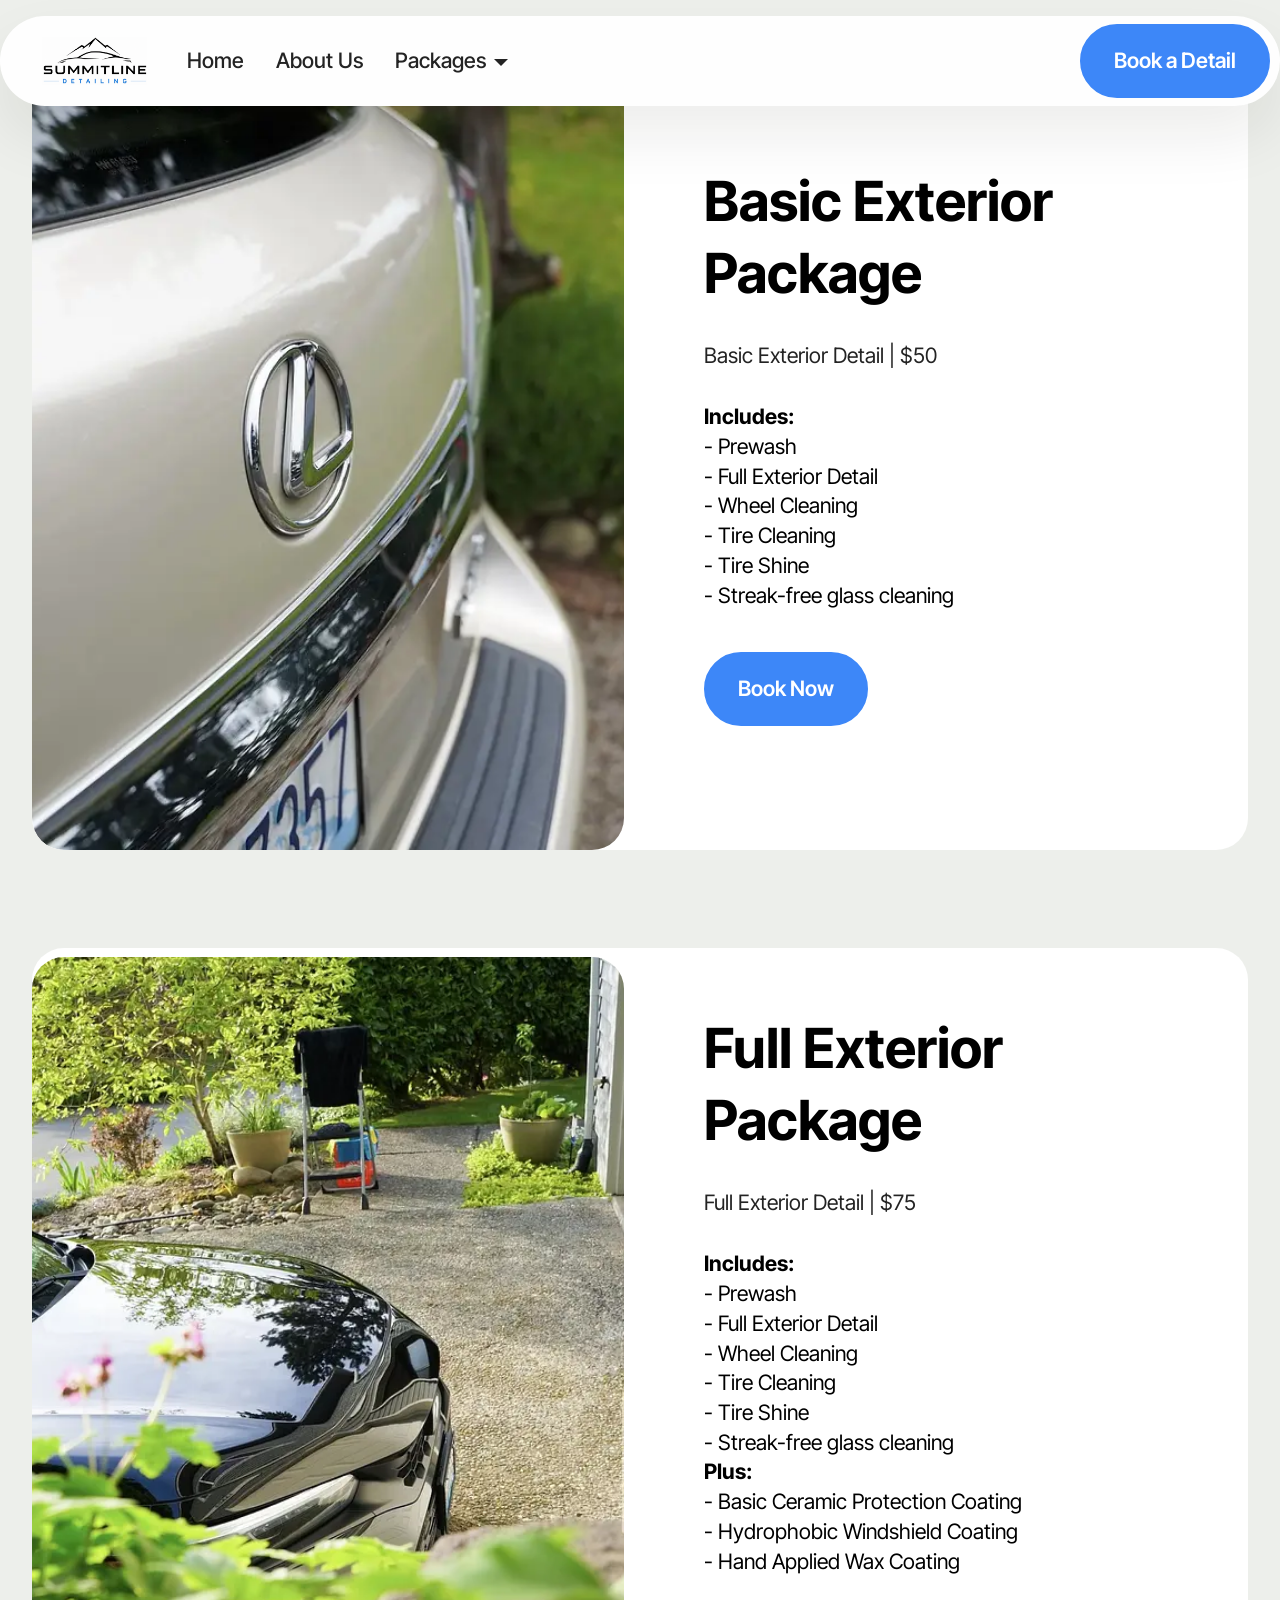
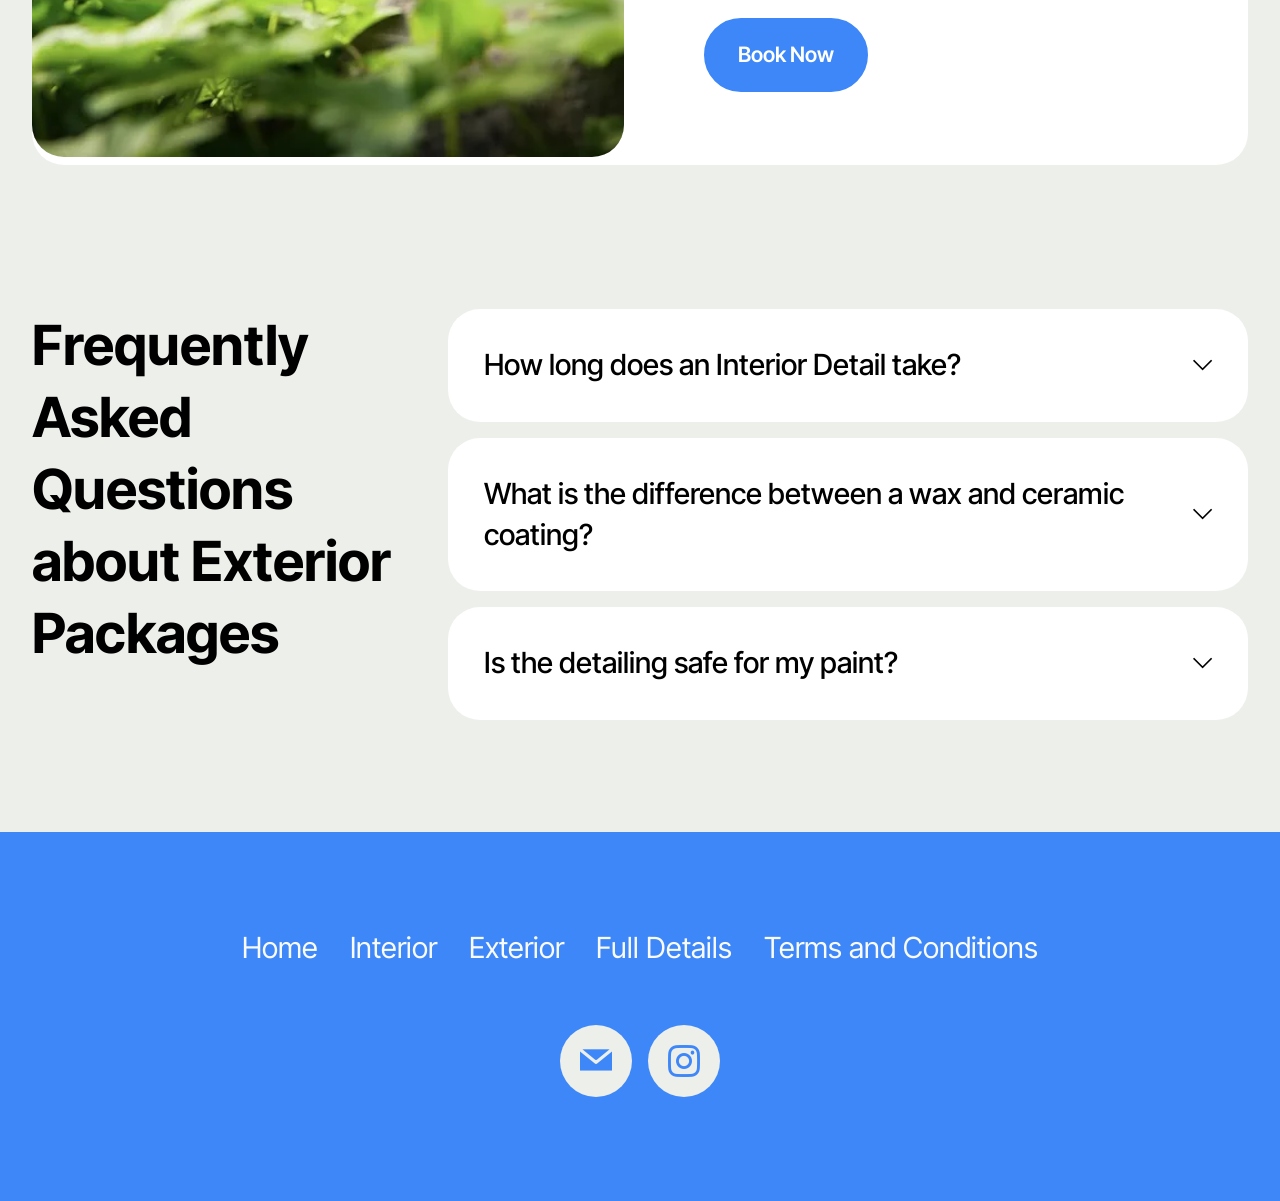
==== commit 11b6a05c: "Update Exterior-Packages.html" ====
--- a/Exterior-Packages.html
+++ b/Exterior-Packages.html
@@ -243,9 +243,7 @@
             </div>
             
         </div>
-    </div>
-</section><section class="display-7" style="padding: 0;align-items: center;justify-content: center;flex-wrap: wrap;    align-content: center;display: flex;position: relative;height: 4rem;"><a href="https://mobiri.se/" style="flex: 1 1;height: 4rem;position: absolute;width: 100%;z-index: 1;"><img alt="" style="height: 4rem;" src="[data-uri]"></a><p style="margin: 0;text-align: center;" class="display-7">&#8204;</p><a style="z-index:1" href="https://mobirise.com/drag-drop-website-builder.html">Drag and Drop Website Builder</a></section><script src="assets/bootstrap/js/bootstrap.bundle.min.js"></script>  <script src="assets/smoothscroll/smooth-scroll.js"></script>  <script src="assets/ytplayer/index.js"></script>  <script src="assets/dropdown/js/navbar-dropdown.js"></script>  <script src="assets/theme/js/script.js"></script>  
-  
+    </div>  
   
 </body>
-</html>+</html>
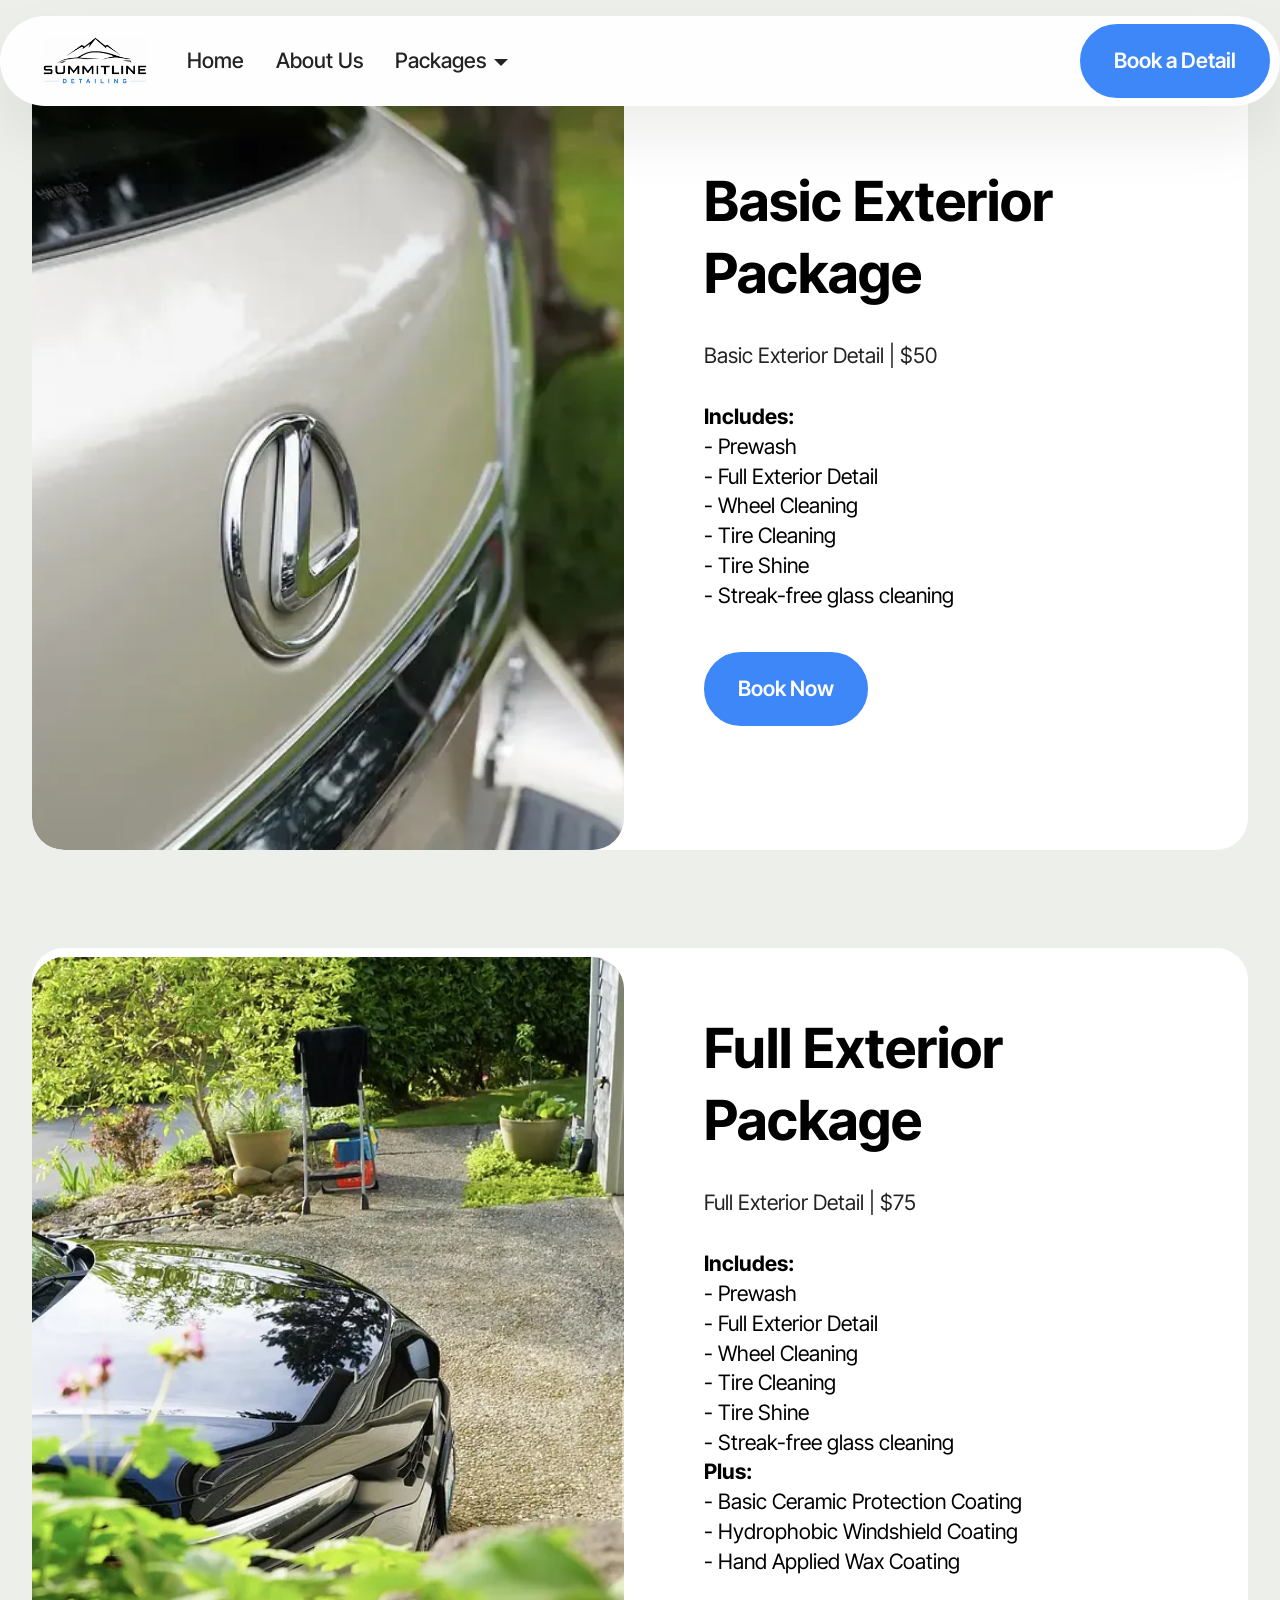
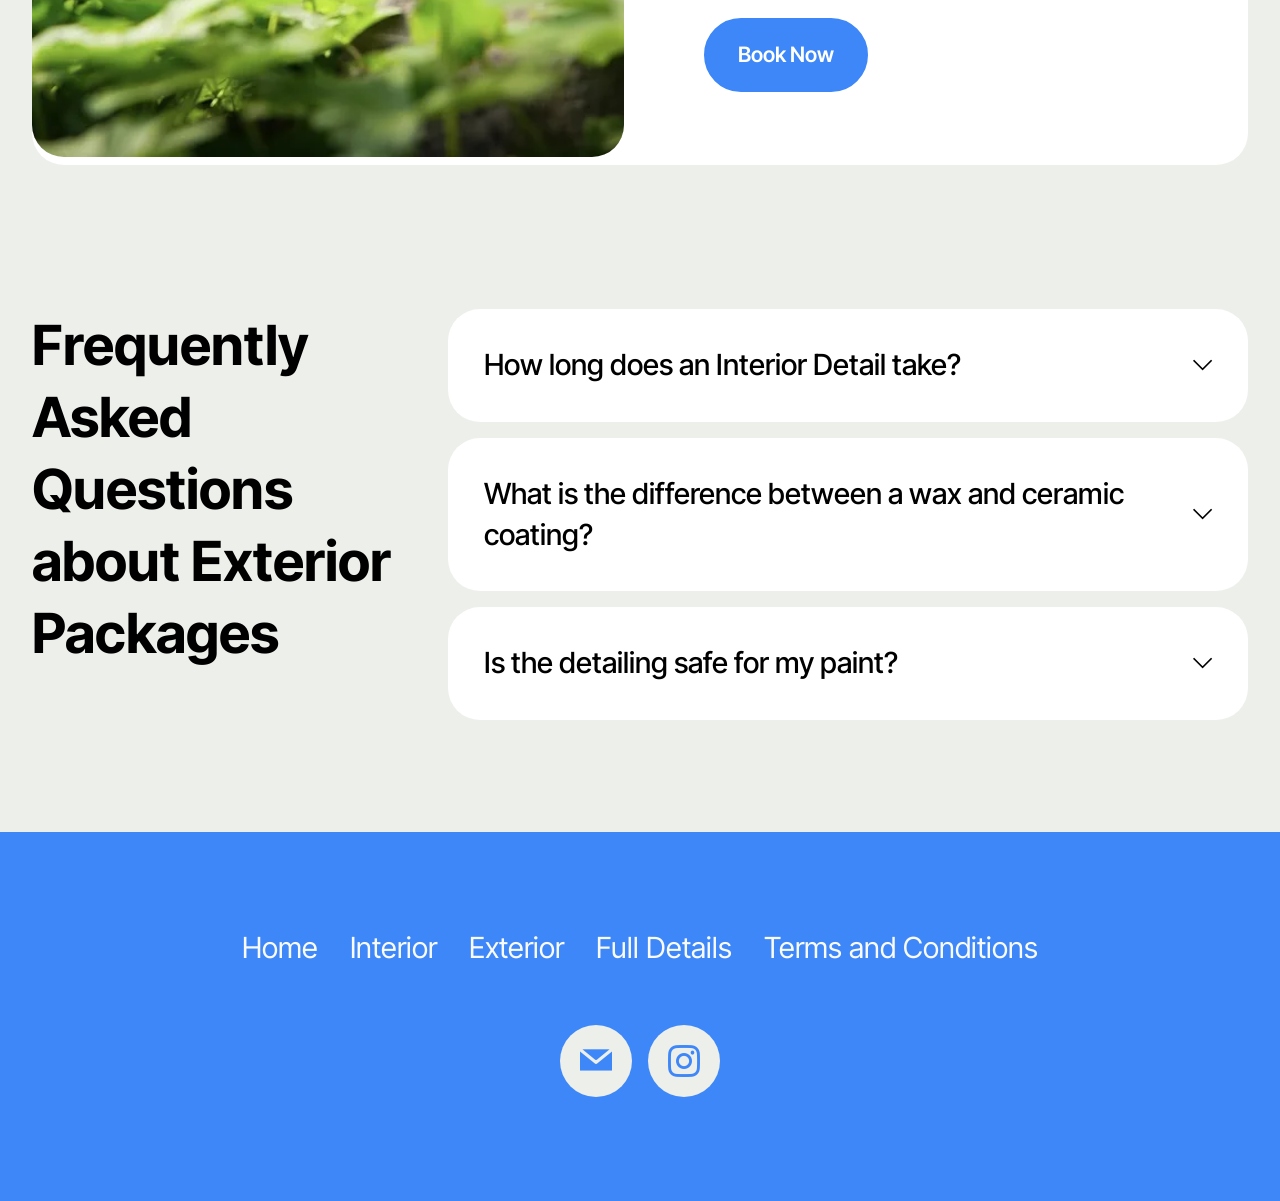
==== commit 004710b1: "Update image source in Exterior-Packages.html" ====
--- a/Exterior-Packages.html
+++ b/Exterior-Packages.html
@@ -1,7 +1,7 @@
 <!DOCTYPE html>
 <html  >
 <head>
-  <!-- Site made with Mobirise Website Builder v6.1.12, https://mobirise.com -->
+  
   <meta charset="UTF-8">
   <meta http-equiv="X-UA-Compatible" content="IE=edge">
   <meta name="generator" content="Mobirise v6.1.12, mobirise.com">
@@ -79,7 +79,7 @@
         <div class="card-wrapper">
           <div class="row">
             <div class="col-12 col-md-12 col-lg-6 image-wrapper">
-              <img class="w-100" src="assets/images/akyyej1vt6gfcha4sm4mvao1cpv3.webp" alt="Mobirise Website Builder">
+              <img class="w-100" src="assets/images/akyyej1vt6gfcha4sm4mvao1cpv3-1.webp" alt="Mobirise Website Builder">
             </div>
             <div class="col-12 col-lg col-md-12">
               <div class="text-wrapper align-left">
@@ -244,6 +244,8 @@
             
         </div>
     </div>  
-  
+	
+<script src="assets/bootstrap/js/bootstrap.bundle.min.js"></script>  <script src="assets/parallax/jarallax.js"></script>  <script src="assets/smoothscroll/smooth-scroll.js"></script>  <script src="assets/ytplayer/index.js"></script>  <script src="assets/dropdown/js/navbar-dropdown.js"></script>  <script src="assets/masonry/masonry.pkgd.min.js"></script>  <script src="assets/imagesloaded/imagesloaded.pkgd.min.js"></script>  <script src="assets/theme/js/script.js"></script>  <script src="assets/gallery/player.min.js"></script>  <script src="assets/gallery/script.js"></script>  
+
 </body>
 </html>
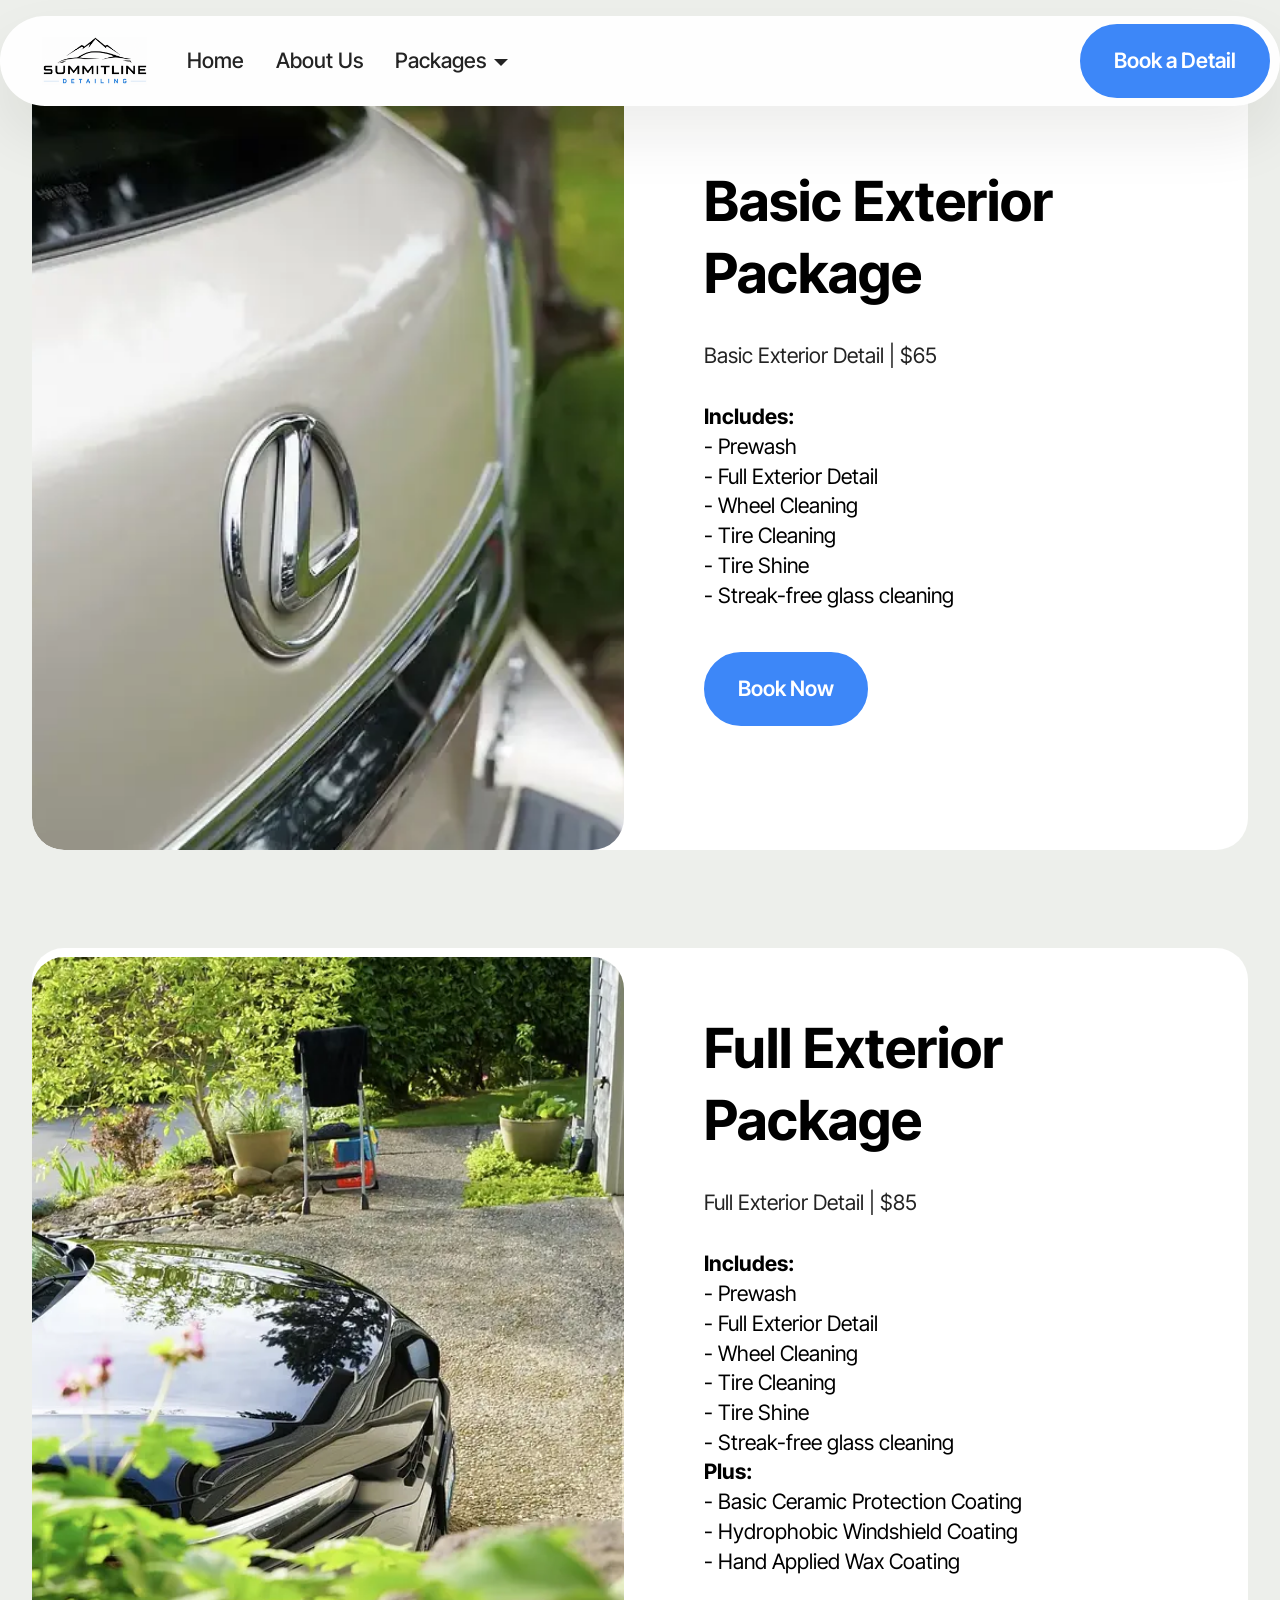
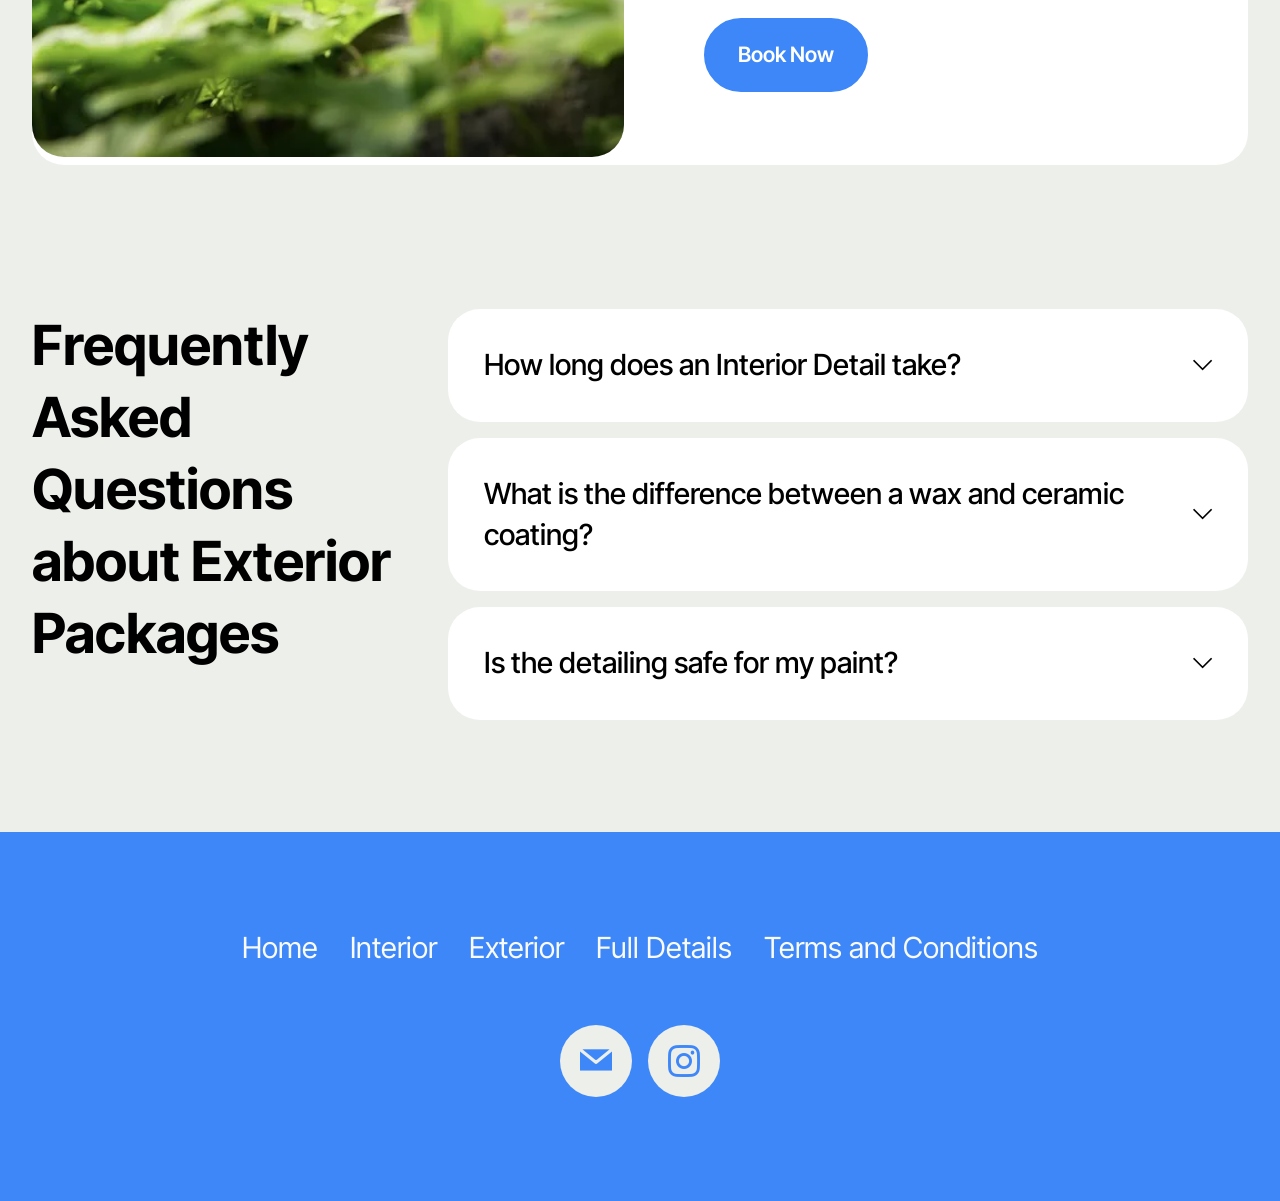
==== commit 9f3e2afd: "Adjust pricing for exterior detail packages Updated pricing for Basic and Full Exterior Packages." ====
--- a/Exterior-Packages.html
+++ b/Exterior-Packages.html
@@ -86,7 +86,7 @@
                 <h5 class="mbr-section-title mbr-fonts-style mb-4 display-2">
                   <strong>Basic Exterior Package</strong></h5>
                 <p class="price mbr-fonts-style mb-4 display-7">
-                  Basic Exterior Detail | $50</p>
+                  Basic Exterior Detail | $65</p>
                 <p class="mbr-text mbr-fonts-style mb-4 display-7"><strong>Includes:</strong><br>- Prewash
 <br>- Full Exterior Detail<br>- Wheel Cleaning
 <br>- Tire Cleaning
@@ -121,7 +121,7 @@
                 <h5 class="mbr-section-title mbr-fonts-style mb-4 display-2">
                   <strong>Full Exterior Package</strong></h5>
                 <p class="price mbr-fonts-style mb-4 display-7">
-                  Full Exterior Detail | $75</p>
+                  Full Exterior Detail | $85</p>
                 <p class="mbr-text mbr-fonts-style mb-4 display-7"><strong>Includes:
 <br></strong>- Prewash
 <br>- Full Exterior Detail
